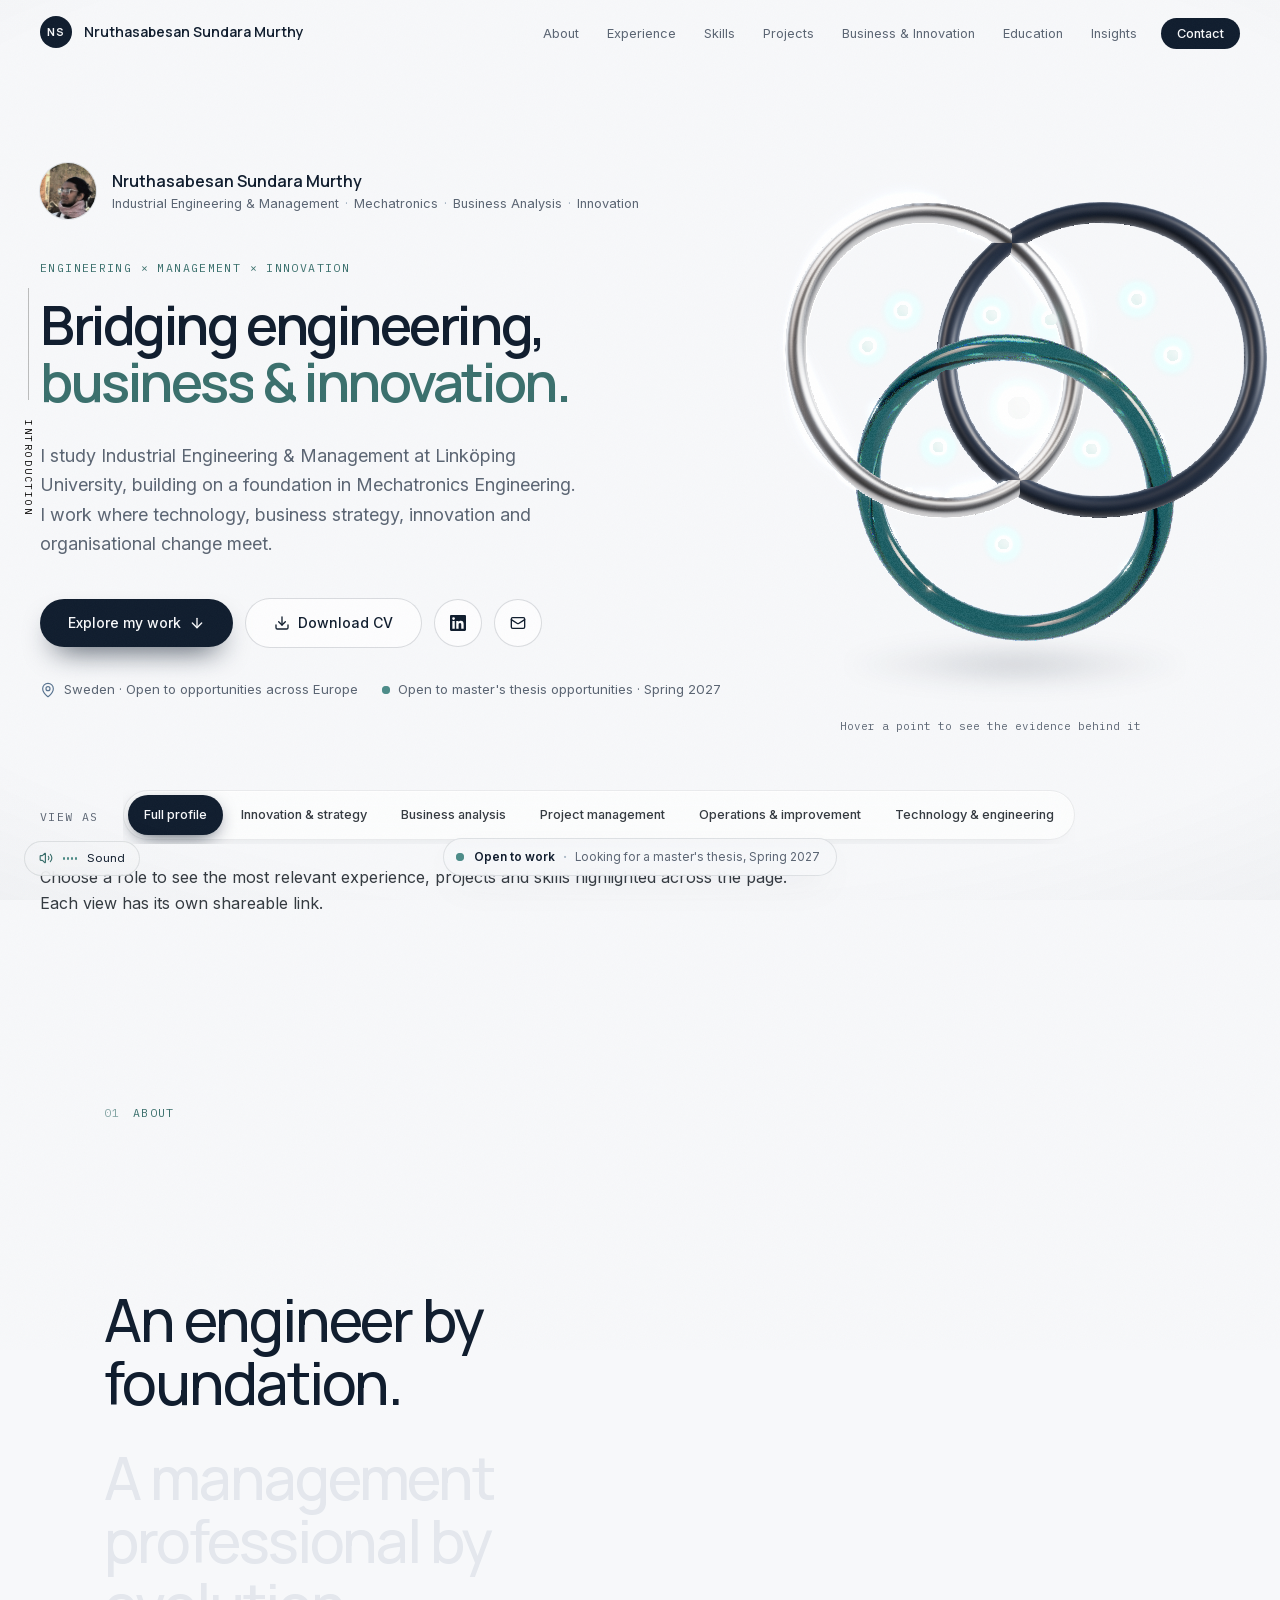
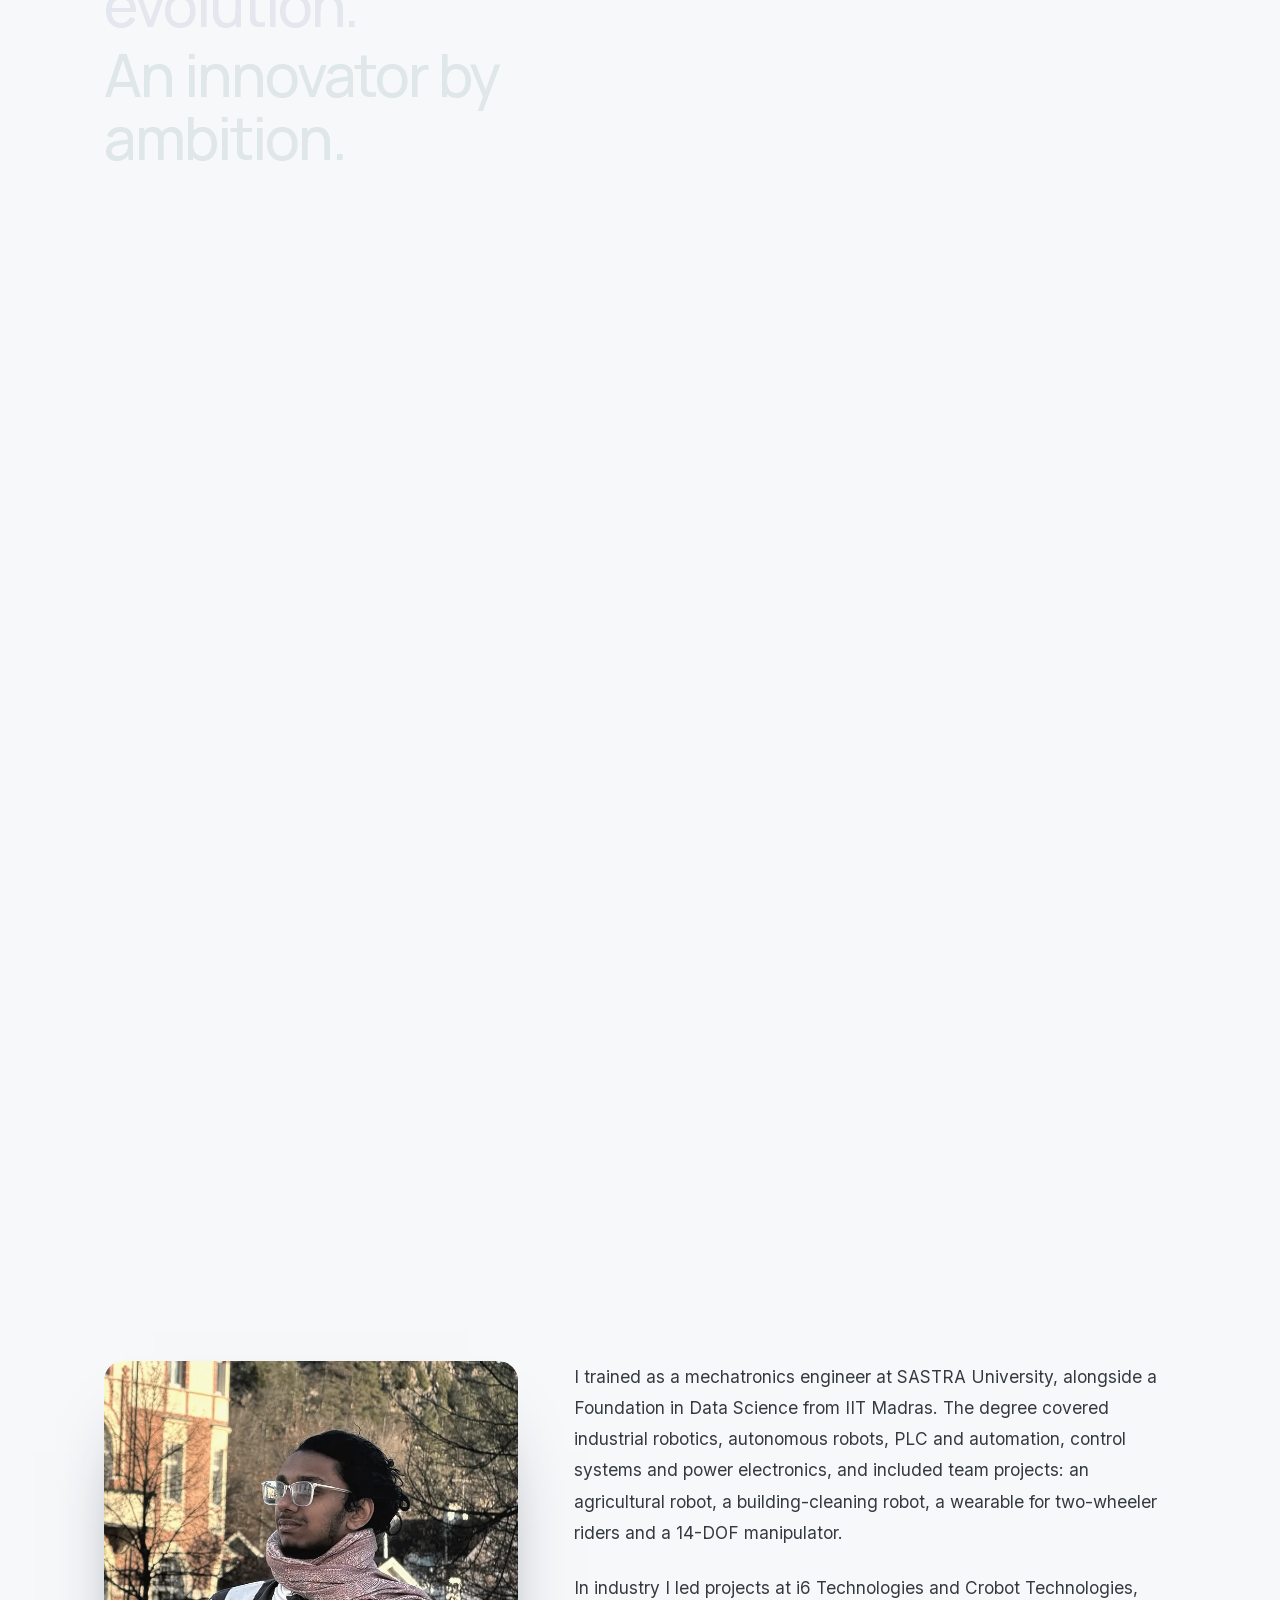
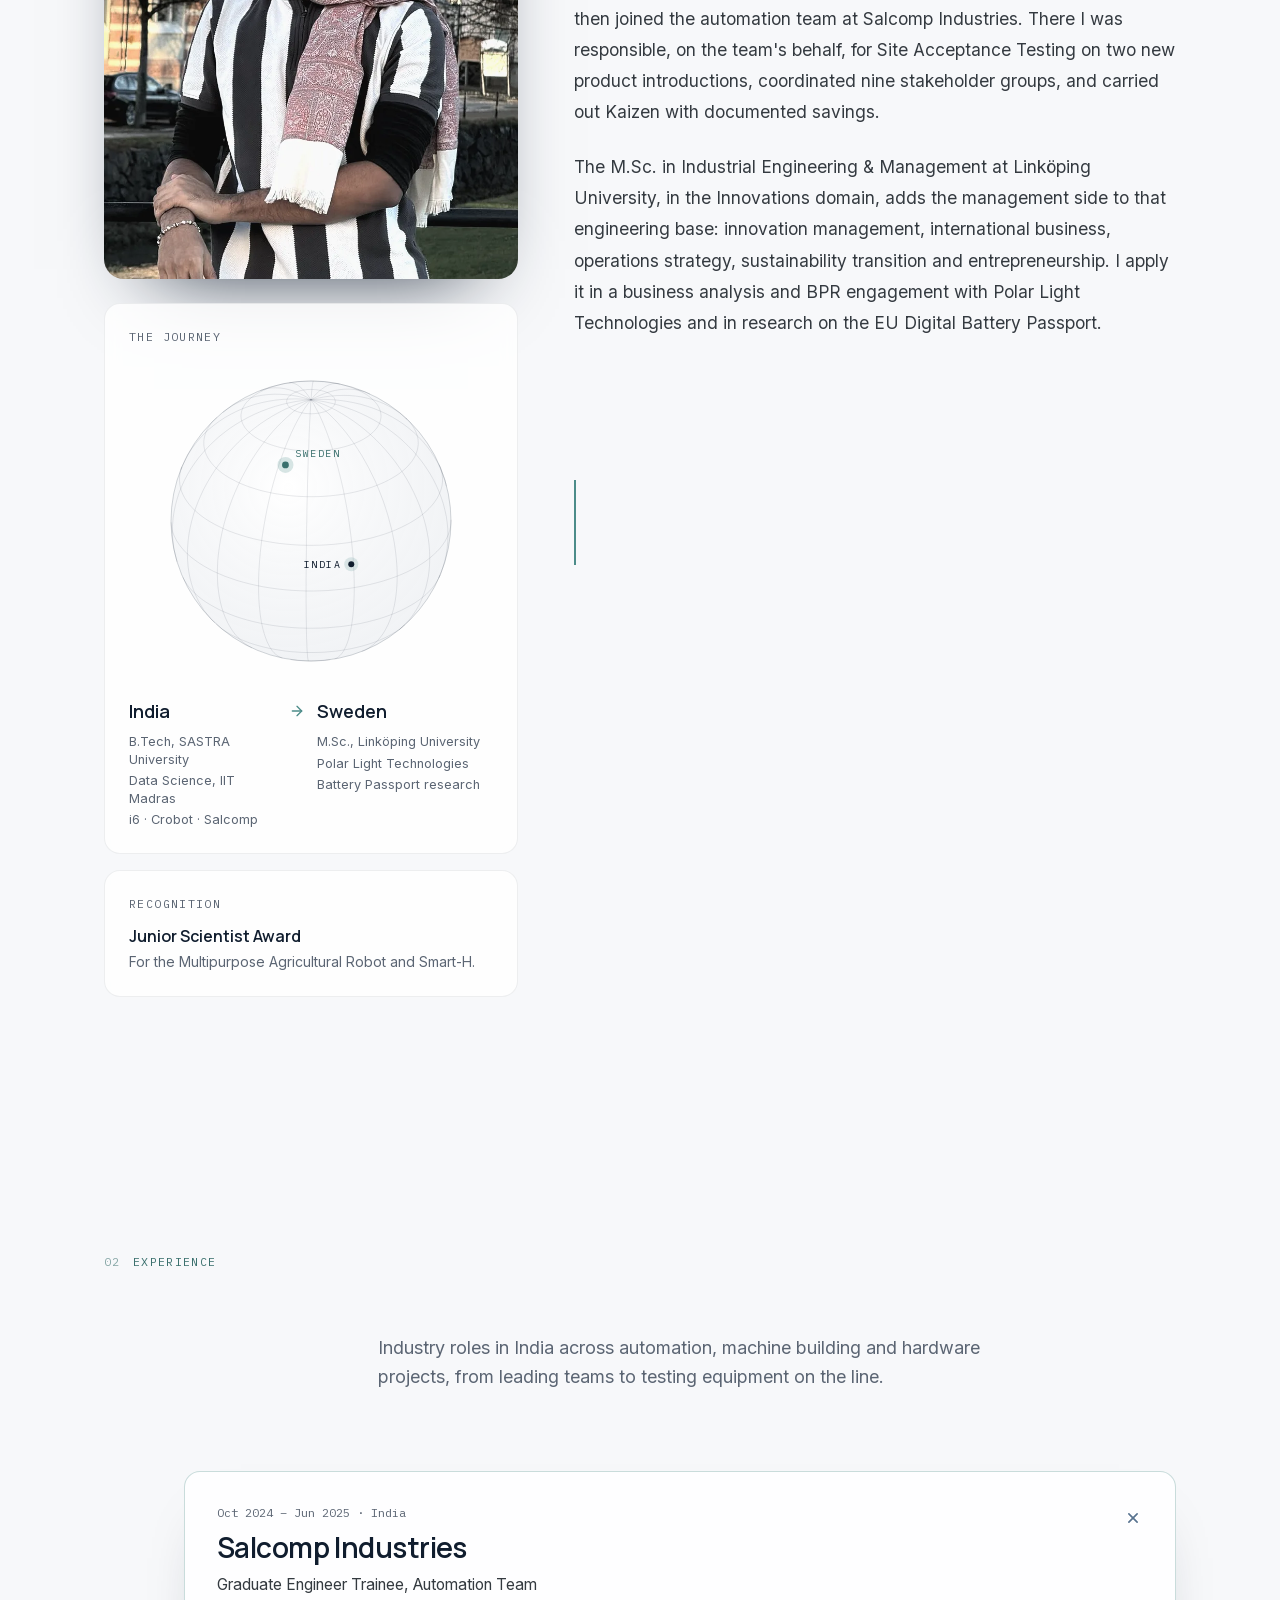
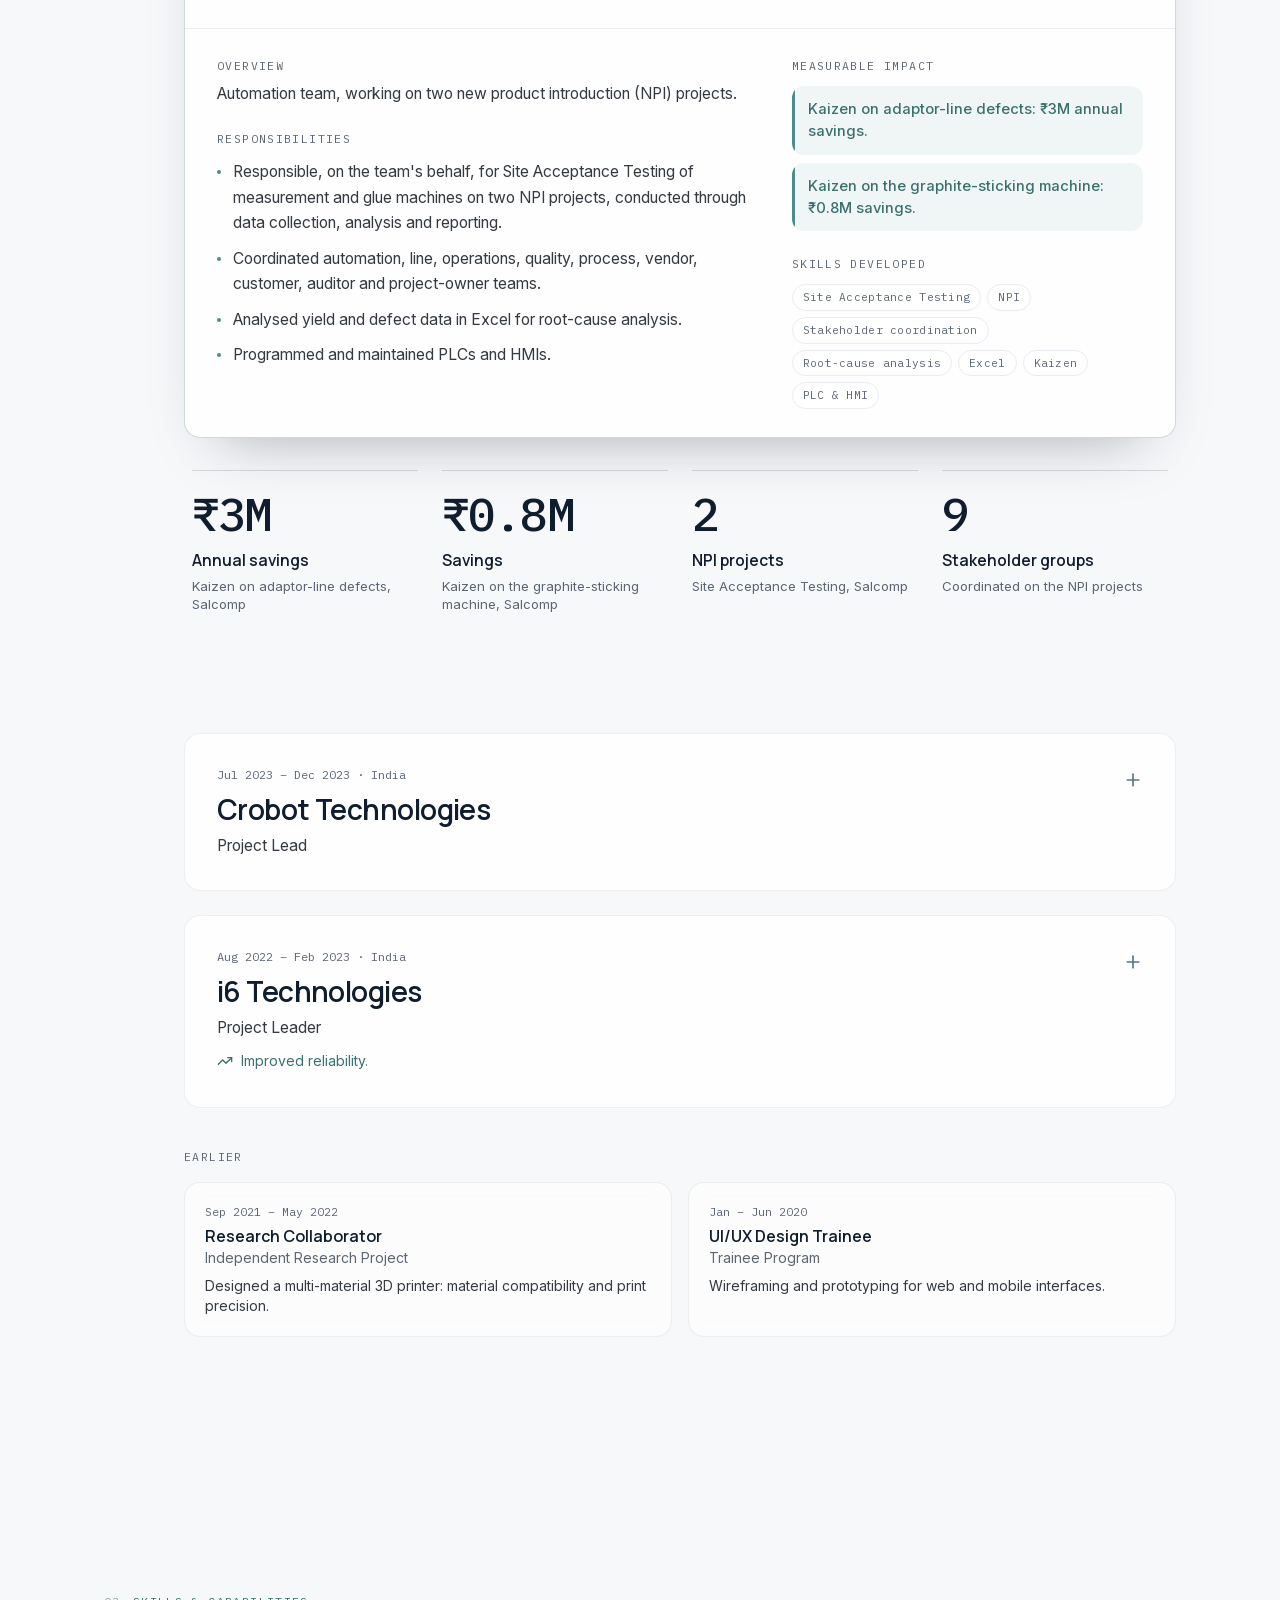
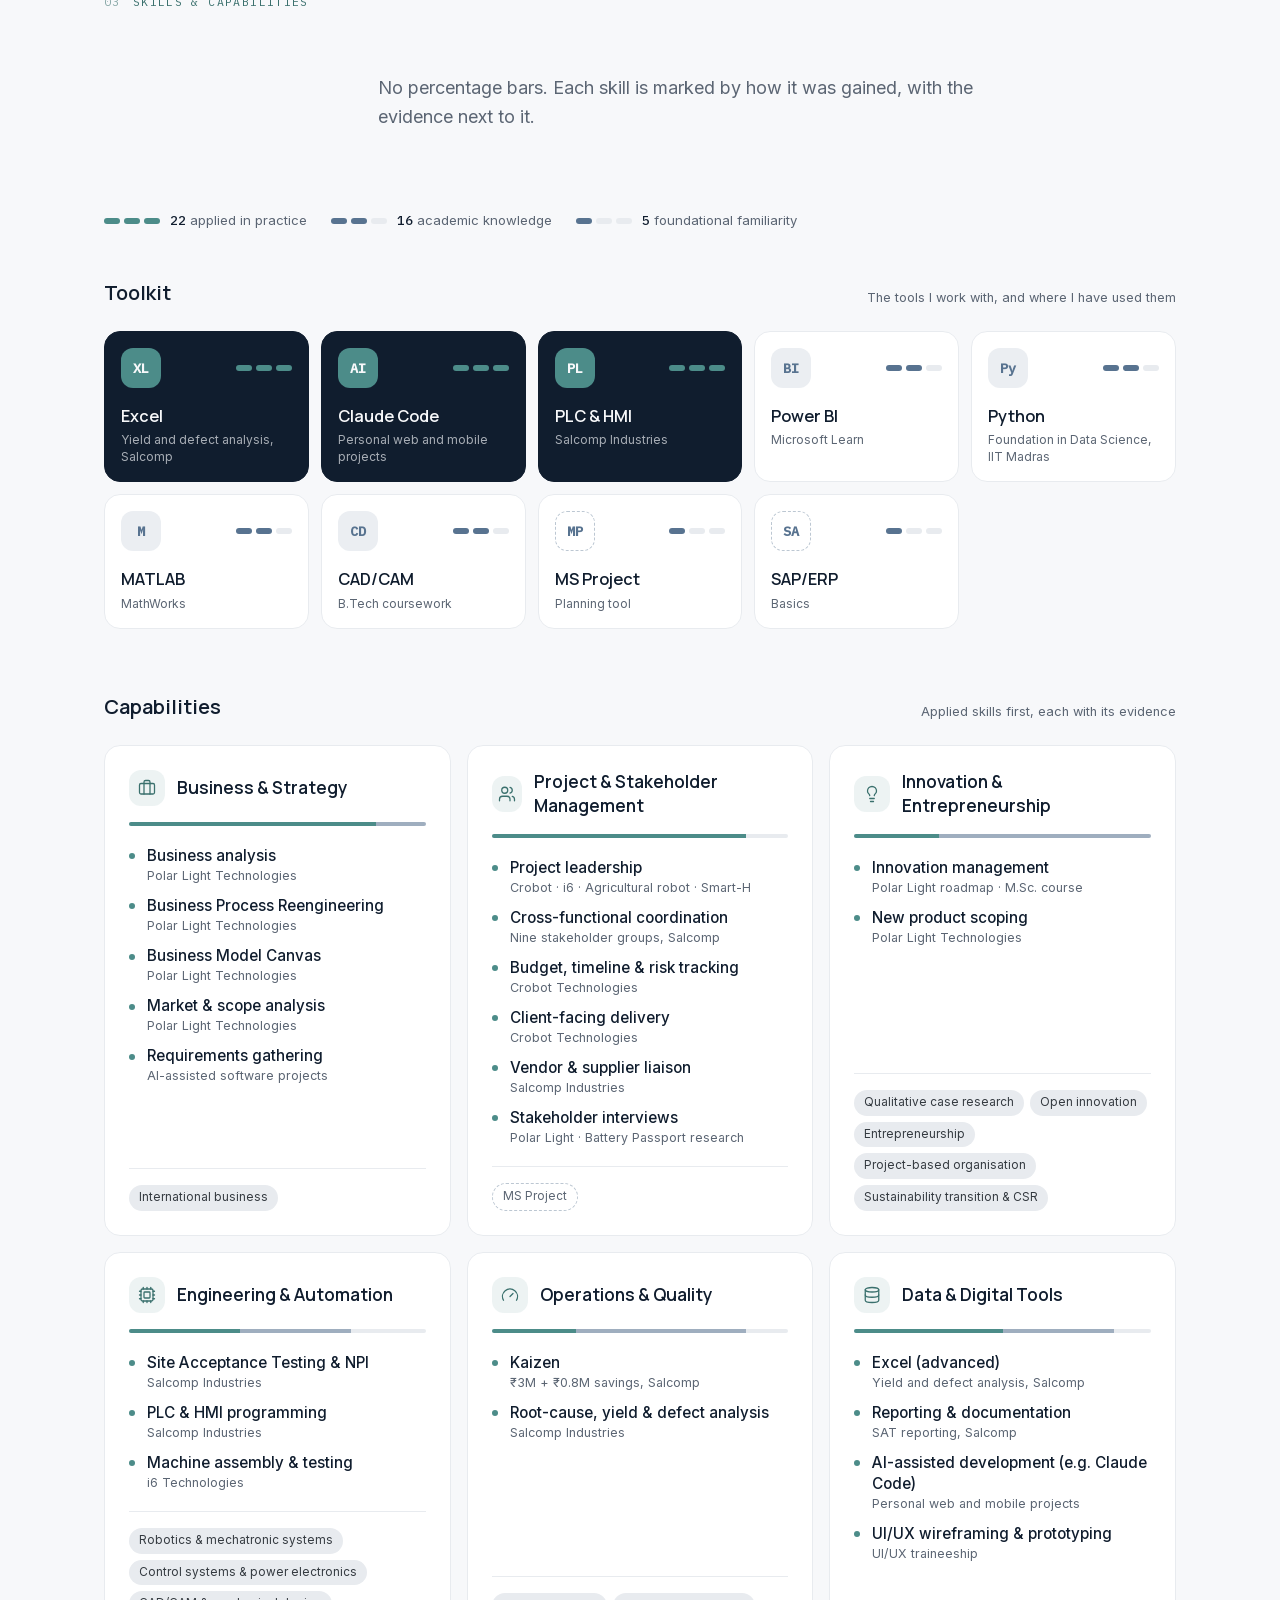
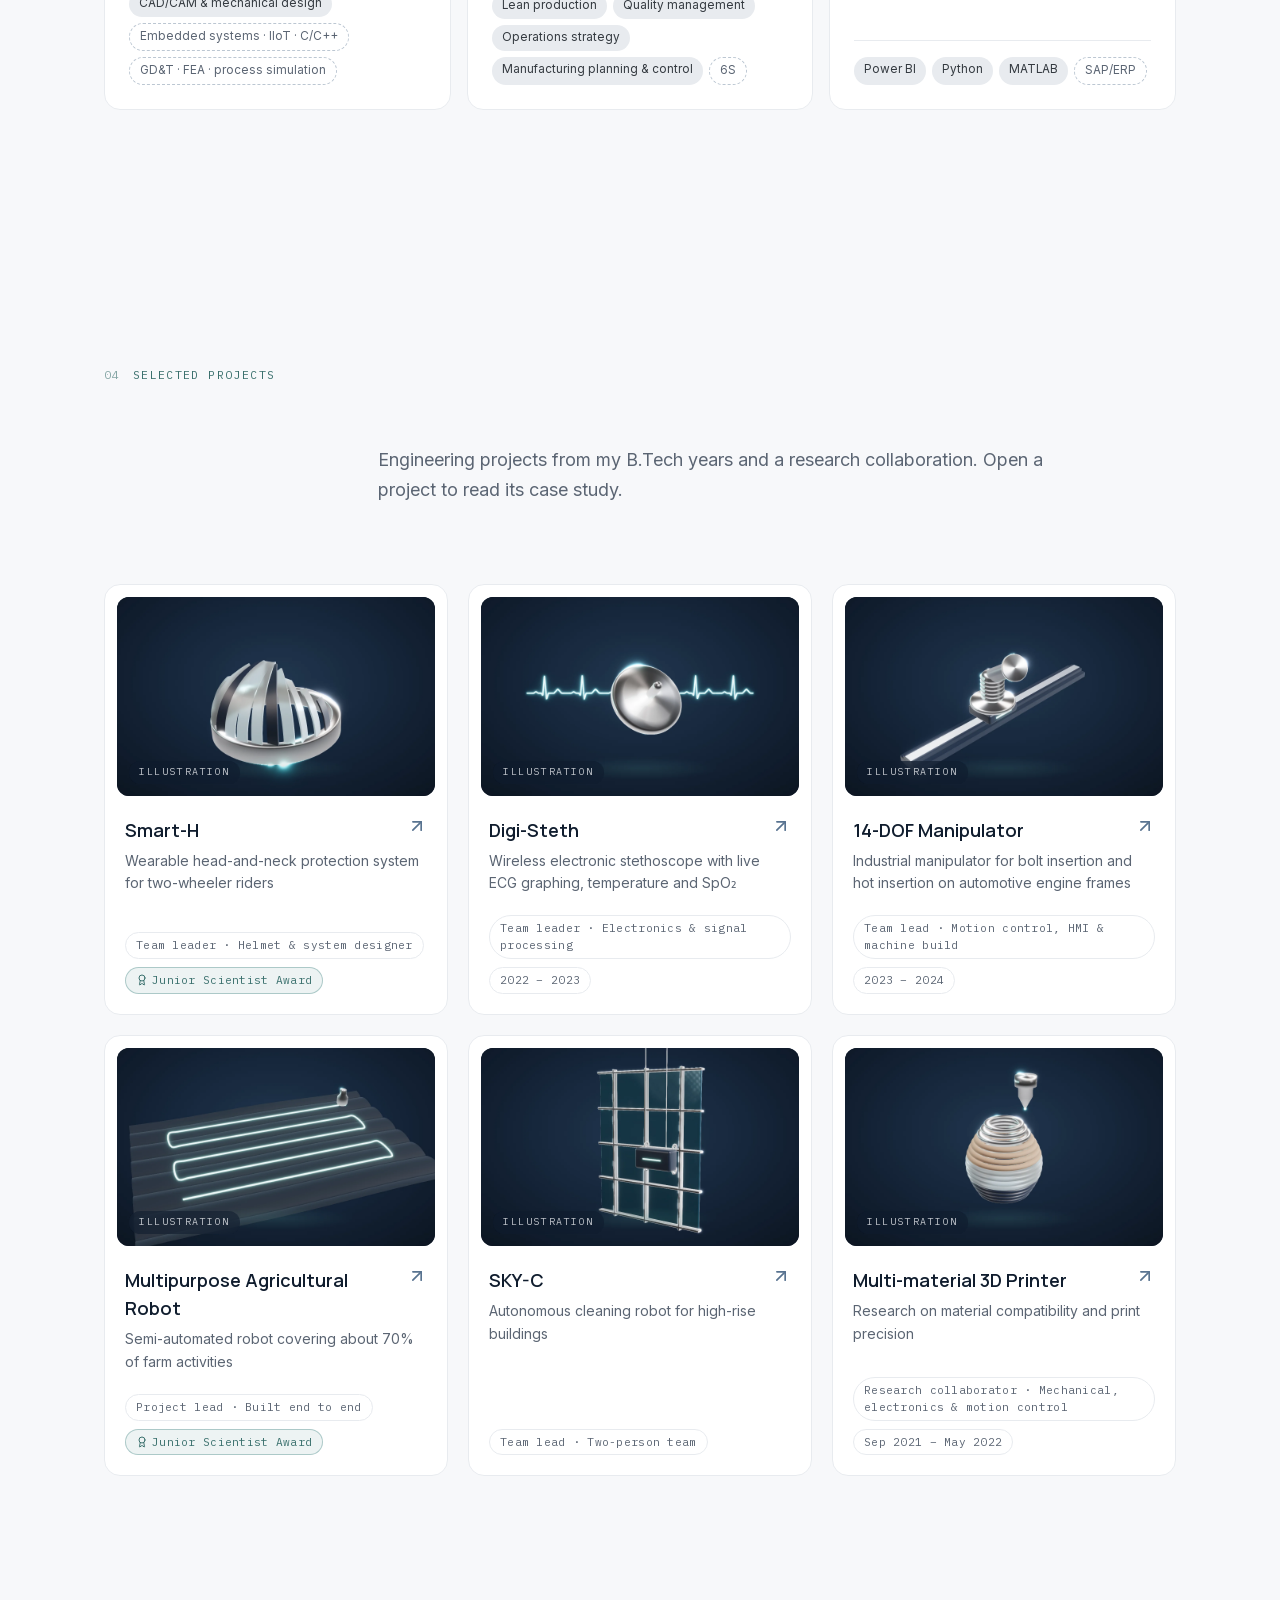
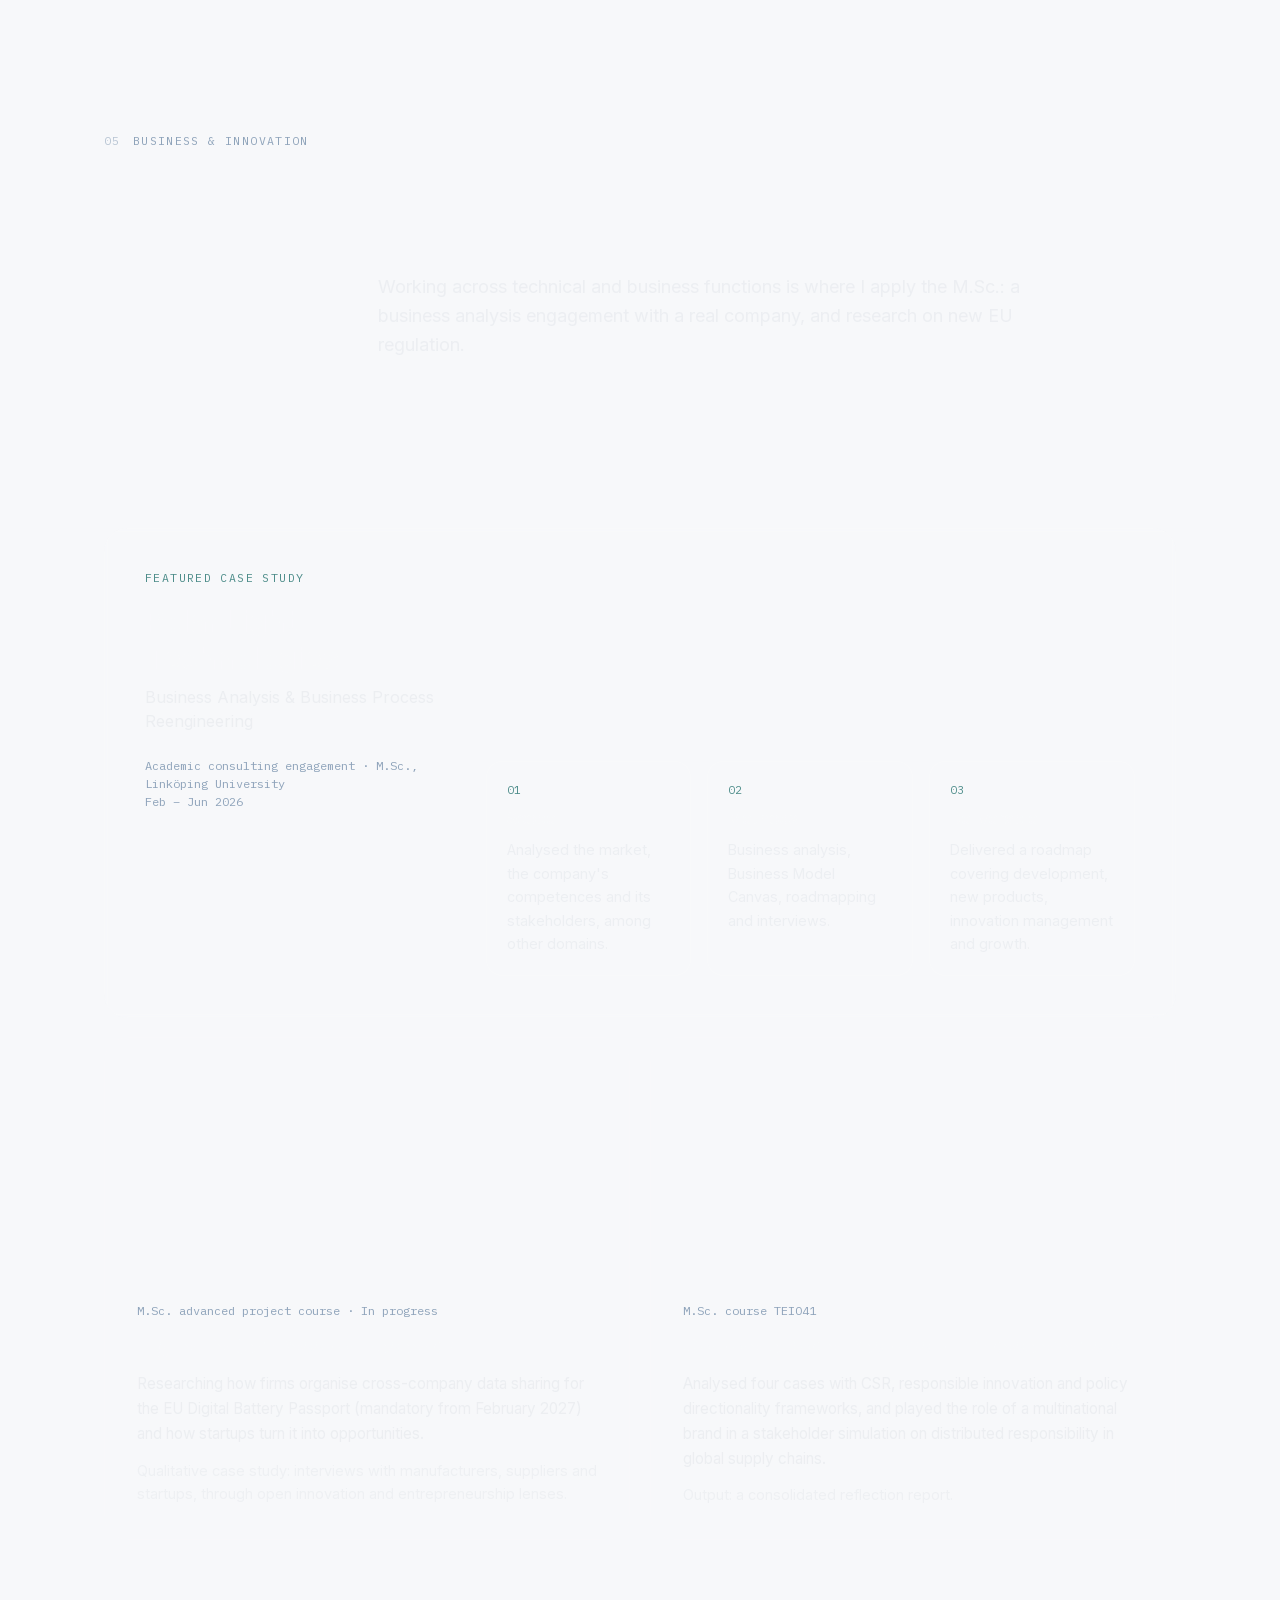
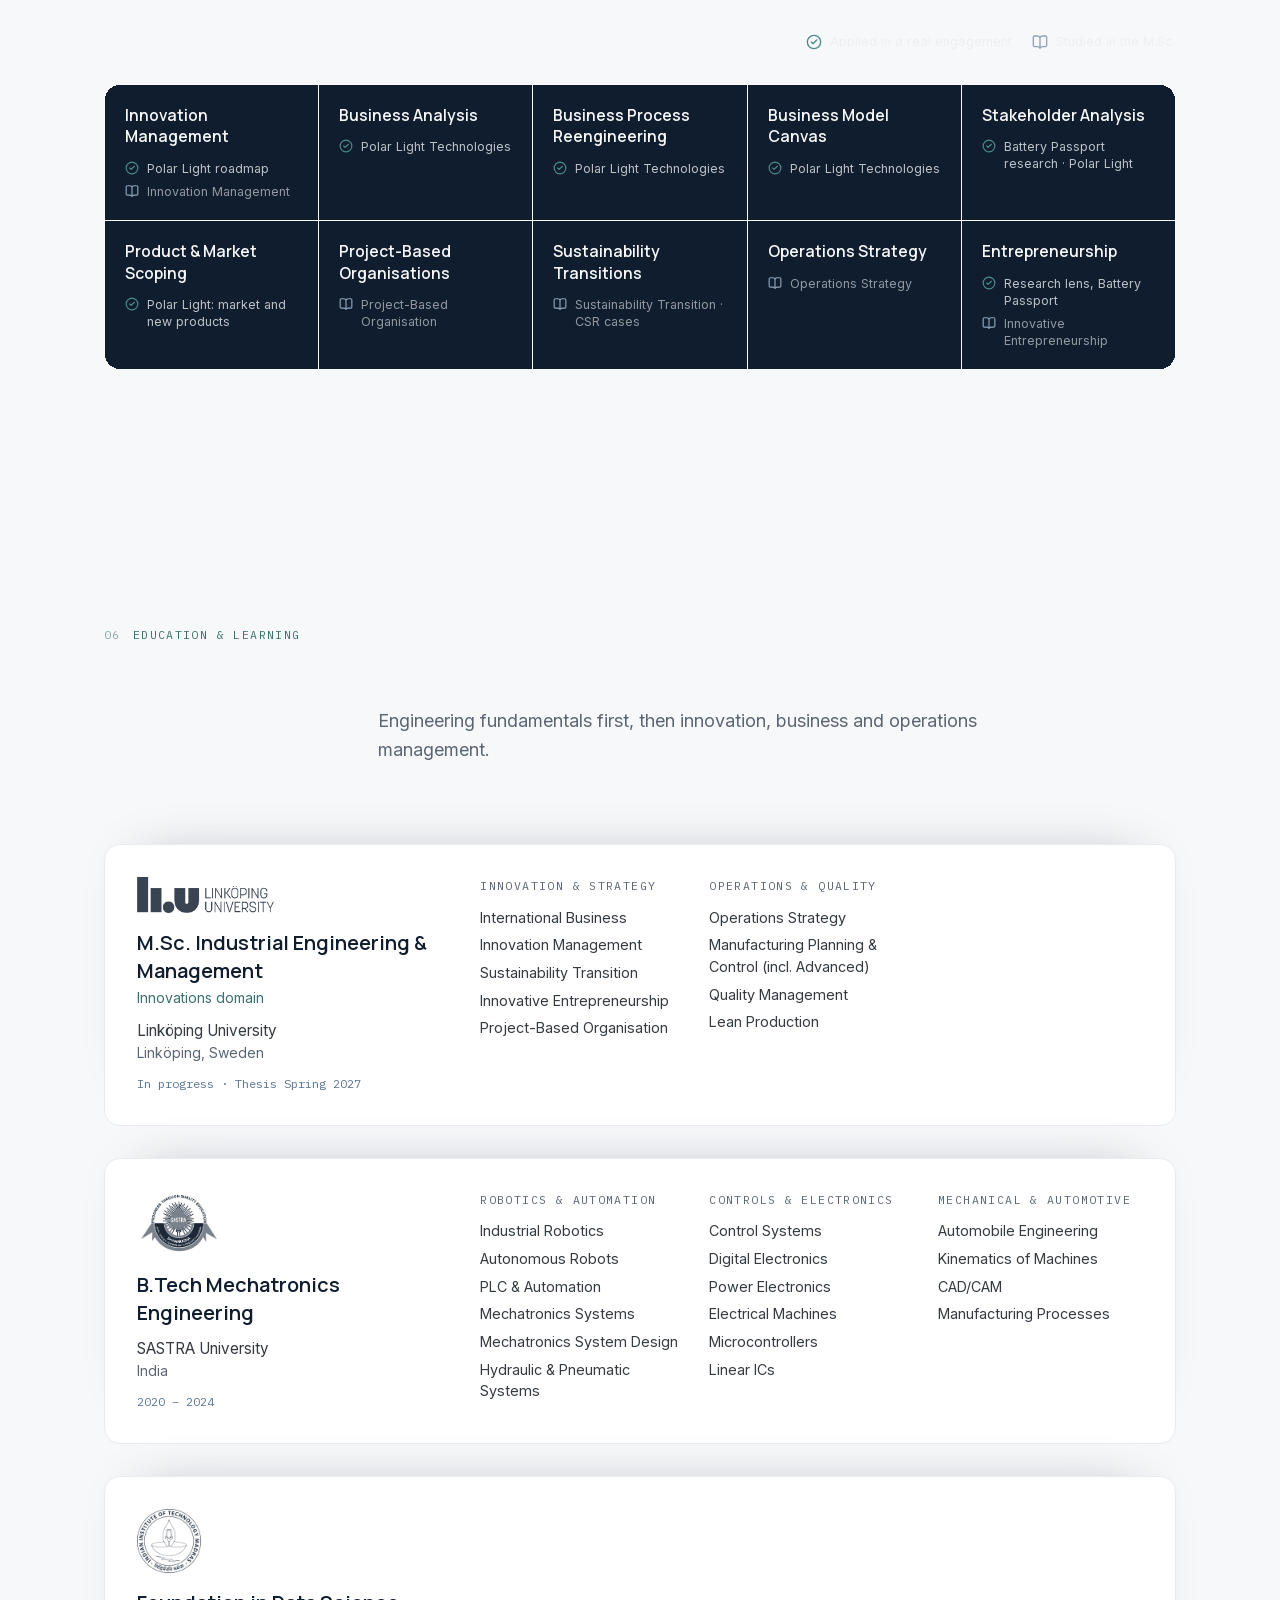
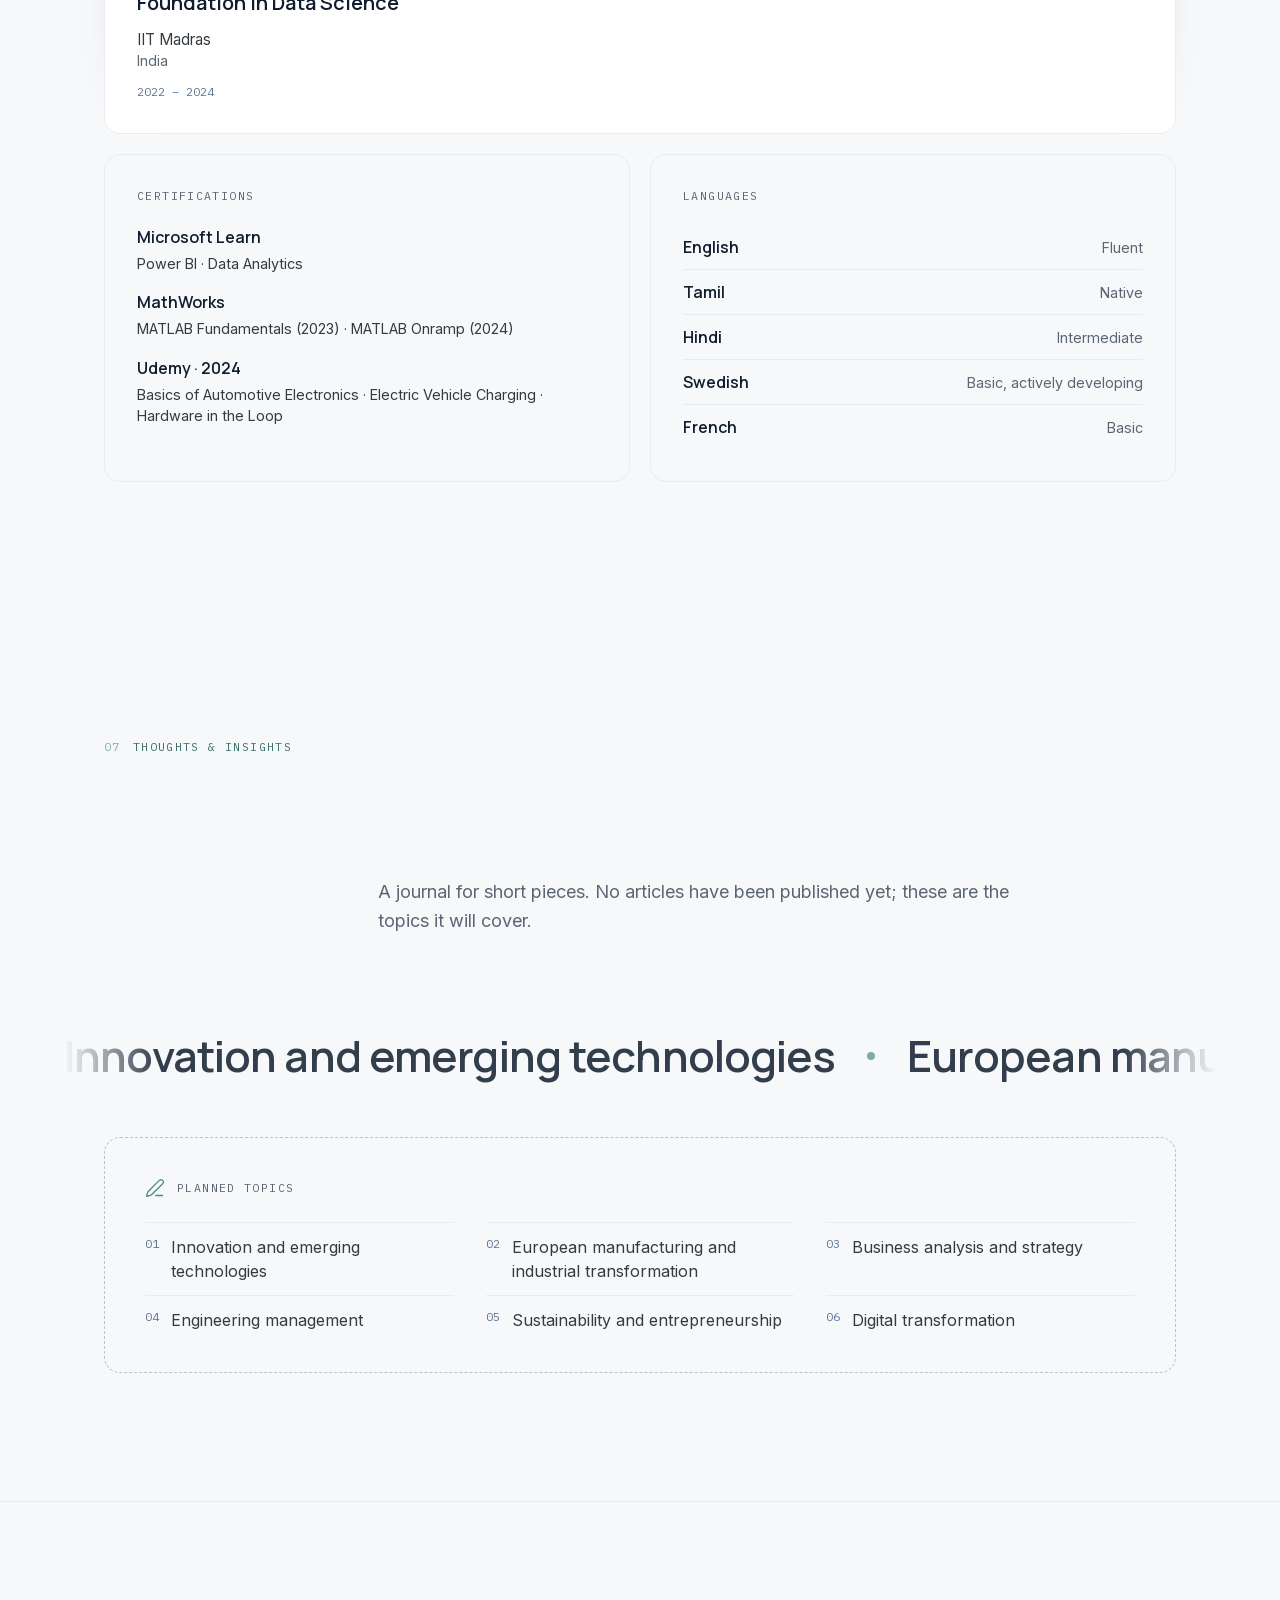
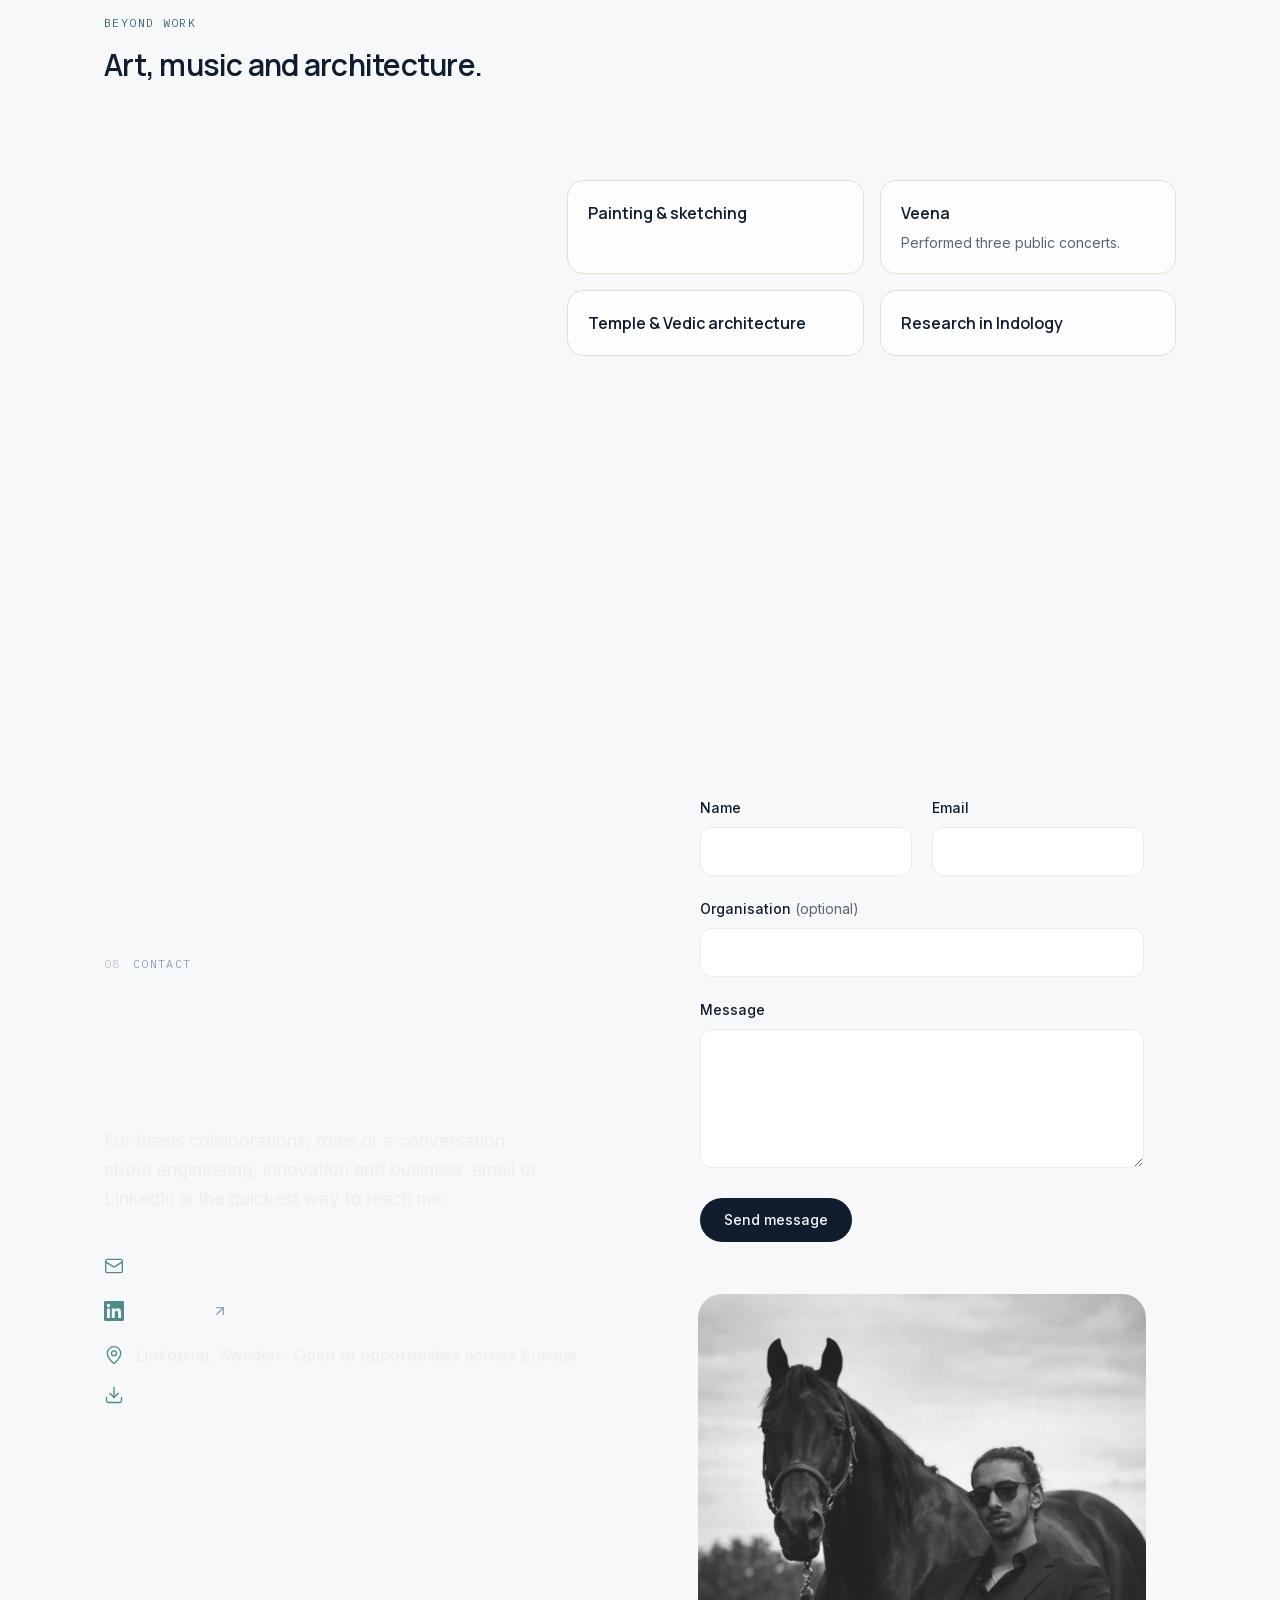
==== index.html @ ad2e7c62 "Publish portfolio website Co-Authored-By: Claude Opus 5.5 <noreply@anthropic.com>" ====
<!DOCTYPE html><html lang="en" class="hJlnFq_variable _0bjUvq_variable dgpupW_variable"><head><meta charSet="utf-8"/><meta name="viewport" content="width=device-width, initial-scale=1"/><link rel="preload" href="/_next/static/media/07c7676b89ed2778-s.p.2bn3s6zvc0dyp.woff2" as="font" crossorigin="" type="font/woff2"/><link rel="preload" href="/_next/static/media/82450a180bcad83c-s.p.0p-wng2nn8o-p.woff2" as="font" crossorigin="" type="font/woff2"/><link rel="preload" href="/_next/static/media/916cd8a3bde3edf8-s.p.0oace-s_gkfks.woff2" as="font" crossorigin="" type="font/woff2"/><link rel="preload" href="/_next/static/media/d6c1ff7e86974212-s.p.40sczeszzbjw1.woff2" as="font" crossorigin="" type="font/woff2"/><link rel="preload" href="/images/portrait-lg.webp" as="image" fetchPriority="high"/><link rel="preload" as="image" href="/images/portrait.webp"/><link rel="preload" as="image" href="/images/logos/liu.png"/><link rel="preload" as="image" href="/images/logos/sastra.png"/><link rel="preload" as="image" href="/images/logos/iitm.png"/><link rel="stylesheet" href="/_next/static/chunks/1fyu6119il3ct.css" data-precedence="next"/><link rel="preload" as="script" fetchPriority="low" href="/_next/static/chunks/13yfvoe-sf31p.js"/><script src="/_next/static/chunks/2wkd0l_l56zu4.js" async=""></script><script src="/_next/static/chunks/3kznbi606ycjy.js" async=""></script><script src="/_next/static/chunks/turbopack-2u1d16houkiyo.js" async=""></script><script src="/_next/static/chunks/1ua2kfq9s-me6.js" async=""></script><script src="/_next/static/chunks/0h8r1y0p_lgin.js" async=""></script><script src="/_next/static/chunks/3tyou1ltu_a_7.js" async=""></script><meta name="theme-color" content="#101D2E"/><title>Nruthasabesan Sundara Murthy · Engineering, Business &amp; Innovation</title><meta name="description" content="Industrial Engineering &amp; Management (Linköping University) with a foundation in Mechatronics Engineering. Business analysis, innovation, project management and engineering experience. Based in Sweden, open to opportunities across Europe."/><meta name="author" content="Nruthasabesan Sundara Murthy"/><meta name="robots" content="index, follow"/><link rel="canonical" href="https://nruthasabesan.site"/><meta property="og:title" content="Nruthasabesan Sundara Murthy · Engineering, Business &amp; Innovation"/><meta property="og:description" content="Industrial Engineering &amp; Management (Linköping University) with a foundation in Mechatronics Engineering. Business analysis, innovation, project management and engineering experience. Based in Sweden, open to opportunities across Europe."/><meta property="og:url" content="https://nruthasabesan.site"/><meta property="og:site_name" content="Nruthasabesan Sundara Murthy"/><meta property="og:locale" content="en_GB"/><meta property="og:type" content="profile"/><meta name="twitter:card" content="summary"/><meta name="twitter:title" content="Nruthasabesan Sundara Murthy"/><meta name="twitter:description" content="Industrial Engineering &amp; Management (Linköping University) with a foundation in Mechatronics Engineering. Business analysis, innovation, project management and engineering experience. Based in Sweden, open to opportunities across Europe."/><link rel="icon" href="/favicon.ico?favicon.117ezoe8m31dk.ico" sizes="48x48" type="image/x-icon"/><meta name="next-size-adjust" content=""/><script src="/_next/static/chunks/0cz1d0mv5g_q7.js" noModule=""></script></head><body><div hidden=""><!--$--><!--/$--></div><noscript><style>.preloader{display:none!important}</style></noscript><script type="application/ld+json">{"@context":"https://schema.org","@type":"Person","name":"Nruthasabesan Sundara Murthy","url":"https://nruthasabesan.site","email":"mailto:sabesannat359c@gmail.com","sameAs":["https://www.linkedin.com/in/nruthasabesan-sundara-murthy-09a334269/"],"address":{"@type":"PostalAddress","addressLocality":"Linköping","addressCountry":"SE"},"alumniOf":["Linköping University","SASTRA University","IIT Madras"]}</script><div class="preloader fixed inset-0 z-[100] bg-paper" aria-hidden="false"><p class="sr-only" role="status">Loading</p><div class="pl-meta absolute inset-x-0 bottom-8 flex items-center justify-center gap-3 font-mono text-[0.68rem] uppercase tracking-[0.22em] text-slate"><span class="tabular-nums">000</span><span class="h-px w-8 bg-slate/40"></span><span>Nruthasabesan Sundara Murthy</span></div></div><div aria-hidden="true" class="preloader pointer-events-none fixed left-0 top-0 z-[100] overflow-hidden" style="visibility:hidden"><p class="font-display text-[clamp(1.6rem,3.9vw,4rem)] font-semibold leading-[1.05] tracking-[-0.035em] text-navy md:whitespace-nowrap">Nruthasabesan Sundara Murthy</p></div><div aria-hidden="true" class="preloader intro-disc fixed z-[101]" style="left:50%;top:46%;width:min(15rem, 52vw);height:min(15rem, 52vw);transform:translate(-50%, -50%)"><div class="h-full w-full overflow-hidden rounded-full shadow-[0_30px_70px_-30px_#101d2e66]"><img src="/images/portrait-lg.webp" alt="" class="h-full w-full object-cover" style="filter:blur(18px) saturate(0.5);transform:scale(1.06)"/></div><svg class="pl-ring pointer-events-none absolute -inset-4 h-[calc(100%+2rem)] w-[calc(100%+2rem)] -rotate-90" viewBox="0 0 100 100"><circle cx="50" cy="50" r="49" fill="none" stroke="#647f9c33" stroke-width="0.5"></circle><circle cx="50" cy="50" r="49" fill="none" stroke="#4c8c89" stroke-width="0.8" stroke-linecap="round" stroke-dasharray="307.8760800517997" stroke-dashoffset="307.8760800517997"></circle></svg></div><header class="fixed inset-x-0 top-0 z-50 transition-[transform,background-color,border-color] duration-500 ease-[cubic-bezier(.22,1,.36,1)]  border-b border-transparent"><a href="#main" class="sr-only focus:not-sr-only focus:absolute focus:left-4 focus:top-4 focus:rounded focus:bg-navy focus:px-3 focus:py-2 focus:text-paper">Skip to content</a><nav aria-label="Main" class="relative z-10 mx-auto flex h-16 max-w-7xl items-center justify-between px-6 md:px-10"><a href="#top" class="group flex items-center gap-3"><span aria-hidden="true" class="grid h-8 w-8 place-items-center rounded-full font-display text-[0.7rem] font-bold tracking-wider transition-[transform,background-color,color] duration-500 group-hover:scale-105 bg-navy text-paper">NS</span><span class="hidden font-display text-sm font-semibold transition-colors duration-500 sm:inline text-navy">Nruthasabesan Sundara Murthy</span><span class="sr-only sm:hidden">Nruthasabesan Sundara Murthy</span><span class="sr-only">, back to top</span></a><ul class="hidden items-center gap-1 lg:flex"><li><a href="#about" class="relative rounded-full px-3 py-1.5 text-[0.8rem] transition-colors text-muted hover:text-navy">About</a></li><li><a href="#experience" class="relative rounded-full px-3 py-1.5 text-[0.8rem] transition-colors text-muted hover:text-navy">Experience</a></li><li><a href="#skills" class="relative rounded-full px-3 py-1.5 text-[0.8rem] transition-colors text-muted hover:text-navy">Skills</a></li><li><a href="#projects" class="relative rounded-full px-3 py-1.5 text-[0.8rem] transition-colors text-muted hover:text-navy">Projects</a></li><li><a href="#business" class="relative rounded-full px-3 py-1.5 text-[0.8rem] transition-colors text-muted hover:text-navy">Business &amp; Innovation</a></li><li><a href="#education" class="relative rounded-full px-3 py-1.5 text-[0.8rem] transition-colors text-muted hover:text-navy">Education</a></li><li><a href="#insights" class="relative rounded-full px-3 py-1.5 text-[0.8rem] transition-colors text-muted hover:text-navy">Insights</a></li><li><a href="#contact" class="ml-2 rounded-full bg-navy px-4 py-2 text-[0.8rem] font-medium text-paper transition-colors hover:bg-navy-2">Contact</a></li></ul><button class="grid h-10 w-10 place-items-center rounded-full transition-colors lg:hidden text-navy" aria-expanded="false" aria-controls="mobile-menu" aria-label="Open menu"><svg xmlns="http://www.w3.org/2000/svg" width="24" height="24" viewBox="0 0 24 24" fill="none" stroke="currentColor" stroke-width="2" stroke-linecap="round" stroke-linejoin="round" class="lucide lucide-menu h-5 w-5" aria-hidden="true"><path d="M4 5h16"></path><path d="M4 12h16"></path><path d="M4 19h16"></path></svg></button></nav></header><main id="main" class="relative z-10"><section id="top" aria-label="Introduction" class="relative"><div aria-hidden="true" class="pointer-events-none absolute inset-x-0 bottom-0 h-24"></div><div class="relative mx-auto max-w-7xl px-6 pb-14 pt-28 md:px-10 md:pt-32"><div class="grid items-center gap-y-6 lg:grid-cols-12"><div class="relative z-10 lg:col-span-7"><div class="flex items-center gap-4"><div data-intro-avatar="true" class="relative z-10 h-14 w-14 shrink-0" style="opacity:0"><img alt="Portrait of Nruthasabesan Sundara Murthy" width="56" height="56" decoding="async" data-nimg="1" class="h-14 w-14 rounded-full object-cover ring-1 ring-navy/10" style="color:transparent" src="/images/portrait.webp"/></div><div><div><p data-intro-name="true" class="font-display text-base font-semibold text-navy" style="opacity:0">Nruthasabesan Sundara Murthy</p><div style="opacity:0"><p class="mt-0.5 flex flex-wrap gap-x-1.5 text-[0.8rem] leading-snug text-muted"><span class="whitespace-nowrap">Industrial Engineering &amp; Management<span class="ml-1.5 text-slate/60">·</span></span><span class="whitespace-nowrap">Mechatronics<span class="ml-1.5 text-slate/60">·</span></span><span class="whitespace-nowrap">Business Analysis<span class="ml-1.5 text-slate/60">·</span></span><span class="whitespace-nowrap">Innovation</span></p></div></div></div></div><p class="label mt-10 text-teal-deep" style="opacity:0;transform:translateY(18px)">Engineering × Management × Innovation</p><h1 class="hero-title mt-5 font-display font-semibold text-navy"><span class="block ">Bridging engineering,</span><span class="block text-teal-deep">business &amp; innovation.</span></h1><p class="mt-8 max-w-[34rem] text-[1.12rem] leading-relaxed text-muted" style="opacity:0;transform:translateY(18px)">I study Industrial Engineering &amp; Management at Linköping University, building on a foundation in Mechatronics Engineering. I work where technology, business strategy, innovation and organisational change meet.</p><div class="mt-10 flex flex-wrap items-center gap-3" style="opacity:0;transform:translateY(18px)"><span class="inline-block will-change-transform "><a href="#experience" class="group inline-flex items-center gap-2 rounded-full bg-navy px-7 py-3.5 text-sm font-medium text-paper shadow-[0_14px_30px_-14px_#101d2e] transition hover:bg-navy-2">Explore my work<svg xmlns="http://www.w3.org/2000/svg" width="24" height="24" viewBox="0 0 24 24" fill="none" stroke="currentColor" stroke-width="2" stroke-linecap="round" stroke-linejoin="round" class="lucide lucide-arrow-down h-4 w-4 transition-transform group-hover:translate-y-0.5" aria-hidden="true"><path d="M12 5v14"></path><path d="m19 12-7 7-7-7"></path></svg></a></span><span class="inline-block will-change-transform "><a href="/cv/Nruthasabesan-Sundara-Murthy-CV.pdf" download="" class="inline-flex items-center gap-2 rounded-full border border-navy/15 bg-white/70 px-7 py-3.5 text-sm font-medium text-navy backdrop-blur transition hover:border-navy/40"><svg xmlns="http://www.w3.org/2000/svg" width="24" height="24" viewBox="0 0 24 24" fill="none" stroke="currentColor" stroke-width="2" stroke-linecap="round" stroke-linejoin="round" class="lucide lucide-download h-4 w-4" aria-hidden="true"><path d="M12 15V3"></path><path d="M21 15v4a2 2 0 0 1-2 2H5a2 2 0 0 1-2-2v-4"></path><path d="m7 10 5 5 5-5"></path></svg>Download CV</a></span><span class="inline-block will-change-transform "><a href="https://www.linkedin.com/in/nruthasabesan-sundara-murthy-09a334269/" target="_blank" rel="noopener noreferrer" aria-label="LinkedIn profile (opens in a new tab)" class="grid h-12 w-12 place-items-center rounded-full border border-navy/15 bg-white/70 text-navy backdrop-blur transition hover:border-navy/40"><svg viewBox="0 0 24 24" fill="currentColor" class="h-4 w-4" aria-hidden="true"><path d="M20.45 20.45h-3.56v-5.57c0-1.33-.02-3.04-1.85-3.04-1.86 0-2.14 1.45-2.14 2.94v5.67H9.35V9h3.41v1.56h.05c.48-.9 1.64-1.85 3.37-1.85 3.6 0 4.27 2.37 4.27 5.46v6.28zM5.34 7.43a2.06 2.06 0 1 1 0-4.13 2.06 2.06 0 0 1 0 4.13zM7.12 20.45H3.56V9h3.56v11.45zM22.22 0H1.77C.79 0 0 .77 0 1.73v20.54C0 23.23.79 24 1.77 24h20.45c.98 0 1.78-.77 1.78-1.73V1.73C24 .77 23.2 0 22.22 0z"></path></svg></a></span><span class="inline-block will-change-transform "><a href="mailto:sabesannat359c@gmail.com" aria-label="Email sabesannat359c@gmail.com" class="grid h-12 w-12 place-items-center rounded-full border border-navy/15 bg-white/70 text-navy backdrop-blur transition hover:border-navy/40"><svg xmlns="http://www.w3.org/2000/svg" width="24" height="24" viewBox="0 0 24 24" fill="none" stroke="currentColor" stroke-width="2" stroke-linecap="round" stroke-linejoin="round" class="lucide lucide-mail h-4 w-4" aria-hidden="true"><path d="m22 7-8.991 5.727a2 2 0 0 1-2.009 0L2 7"></path><rect x="2" y="4" width="20" height="16" rx="2"></rect></svg></a></span></div><div class="mt-8 flex flex-wrap items-center gap-x-6 gap-y-3 text-[0.82rem] text-muted" style="opacity:0;transform:translateY(18px)"><span class="inline-flex items-center gap-2"><svg xmlns="http://www.w3.org/2000/svg" width="24" height="24" viewBox="0 0 24 24" fill="none" stroke="currentColor" stroke-width="1.75" stroke-linecap="round" stroke-linejoin="round" class="lucide lucide-map-pin h-4 w-4 text-slate" aria-hidden="true"><path d="M20 10c0 4.993-5.539 10.193-7.399 11.799a1 1 0 0 1-1.202 0C9.539 20.193 4 14.993 4 10a8 8 0 0 1 16 0"></path><circle cx="12" cy="10" r="3"></circle></svg>Sweden · <!-- -->Open to opportunities across Europe</span><span class="inline-flex items-center gap-2"><span class="relative flex h-2 w-2"><span class="absolute inline-flex h-full w-full animate-ping rounded-full bg-teal opacity-60 motion-reduce:hidden"></span><span class="relative inline-flex h-2 w-2 rounded-full bg-teal"></span></span>Open to master&#x27;s thesis opportunities · Spring 2027</span></div></div><div class="relative lg:col-span-5"><div class="hero-anchor relative mx-auto aspect-square w-full max-w-[34rem] lg:-mr-6 lg:w-[110%] lg:max-w-none"><div aria-hidden="true" class="hero-floor"></div></div></div></div><div class="mt-14" style="opacity:0;transform:translateY(18px)"><div class="flex flex-col gap-4 lg:flex-row lg:items-center lg:gap-6"><p class="label shrink-0 text-muted">View as</p><div class="-mx-6 overflow-x-auto px-6 pb-1 [scrollbar-width:none] lg:mx-0 lg:px-0"><div role="radiogroup" aria-label="Tailor this page to a role" class="segmented"><button role="radio" aria-checked="true" tabindex="0" class="relative z-0 whitespace-nowrap rounded-full px-4 py-2.5 text-[0.8rem] font-medium transition-colors duration-300 text-paper"><span class="absolute inset-0 -z-10 rounded-full bg-navy shadow-[0_6px_20px_-8px_#101d2e]"></span>Full profile</button><button role="radio" aria-checked="false" tabindex="-1" class="relative z-0 whitespace-nowrap rounded-full px-4 py-2.5 text-[0.8rem] font-medium transition-colors duration-300 text-graphite hover:text-navy">Innovation &amp; strategy</button><button role="radio" aria-checked="false" tabindex="-1" class="relative z-0 whitespace-nowrap rounded-full px-4 py-2.5 text-[0.8rem] font-medium transition-colors duration-300 text-graphite hover:text-navy">Business analysis</button><button role="radio" aria-checked="false" tabindex="-1" class="relative z-0 whitespace-nowrap rounded-full px-4 py-2.5 text-[0.8rem] font-medium transition-colors duration-300 text-graphite hover:text-navy">Project management</button><button role="radio" aria-checked="false" tabindex="-1" class="relative z-0 whitespace-nowrap rounded-full px-4 py-2.5 text-[0.8rem] font-medium transition-colors duration-300 text-graphite hover:text-navy">Operations &amp; improvement</button><button role="radio" aria-checked="false" tabindex="-1" class="relative z-0 whitespace-nowrap rounded-full px-4 py-2.5 text-[0.8rem] font-medium transition-colors duration-300 text-graphite hover:text-navy">Technology &amp; engineering</button></div></div></div><div class="mt-5 min-h-[3.5rem] max-w-3xl"><p class="text-[1rem] leading-relaxed text-graphite" aria-live="polite" style="opacity:0;filter:blur(4px);transform:translateY(8px)">Choose a role to see the most relevant experience, projects and skills highlighted across the page. Each view has its own shareable link.</p></div></div></div></section><section id="about" aria-labelledby="about-title" class=""><div class="mx-auto max-w-6xl px-6 py-24 md:px-10 md:py-32"><div class="" style="opacity:0;transform:translateY(18px)"><div class="grid gap-6 md:grid-cols-12"><p class="label md:col-span-3 text-teal-deep"><span class="mr-3 opacity-60">01</span>About</p><div class="md:col-span-9"><h2 class="section-title font-display font-semibold text-navy" id="about-title">Who I am.</h2></div></div></div><div class="mt-14 md:mt-20"><div class="relative grid items-center gap-8 py-4 md:min-h-[62svh] md:grid-cols-12"><p class="font-display font-medium md:col-span-7"><span class="stmt-line block text-[clamp(2.1rem,4.6vw,4.4rem)] leading-[1.08] tracking-[-0.035em] text-navy ">An engineer by foundation.</span><span class="stmt-line block text-[clamp(2.1rem,4.6vw,4.4rem)] leading-[1.08] tracking-[-0.035em] text-slate mt-3">A management professional by evolution.</span><span class="stmt-line block text-[clamp(2.1rem,4.6vw,4.4rem)] leading-[1.08] tracking-[-0.035em] text-teal-deep mt-3">An innovator by ambition.</span></p><div class="md:col-span-5"><div class="relative mx-auto aspect-square w-full max-w-[26rem]" aria-hidden="true"></div></div></div><div class="mt-16 grid gap-14 md:mt-20 md:grid-cols-12"><div class="md:col-span-5"><div class="" style="opacity:0;transform:translateY(18px)"><figure class="relative mb-6 aspect-[4/5] overflow-hidden rounded-[1.25rem] shadow-[0_40px_80px_-50px_#101d2e]"><img alt="Portrait of Nruthasabesan Sundara Murthy outdoors, in a striped top and a patterned scarf" loading="lazy" decoding="async" data-nimg="fill" class="object-cover" style="position:absolute;height:100%;width:100%;left:0;top:0;right:0;bottom:0;color:transparent" src="/images/about-pro.webp"/></figure></div><div class="" style="opacity:0;transform:translateY(18px)"><div class="rounded-2xl border border-navy/[0.07] bg-white/80 p-6 backdrop-blur"><p class="label text-muted">The journey</p><div class="mx-auto mt-4 max-w-[20rem]"><svg viewBox="0 0 320 320" class="h-auto w-full" aria-hidden="true"><defs><radialGradient id="globe-shade" cx="42%" cy="38%" r="65%"><stop offset="0%" stop-color="#ffffff" stop-opacity="0.9"></stop><stop offset="100%" stop-color="#e8ebef" stop-opacity="0.6"></stop></radialGradient></defs><circle cx="160" cy="160" r="140" fill="url(#globe-shade)" stroke="#101d2e" stroke-opacity="0.18"></circle><path fill="none" stroke="#101d2e" stroke-opacity="0.12" stroke-width="0.8"></path><path fill="none" stroke="#3a706d" stroke-width="1.8" stroke-linecap="round"></path><g><circle r="7" fill="#4c8c89" fill-opacity="0.18"></circle><circle r="3" fill="#101d2e"></circle><text x="-10" y="4" text-anchor="end" class="font-mono" font-size="10" letter-spacing="1.5" fill="#101d2e">INDIA</text></g><g><circle r="8" fill="#4c8c89" fill-opacity="0.22"></circle><circle r="3.4" fill="#3a706d"></circle><text x="10" y="-8" class="font-mono" font-size="10" letter-spacing="1.5" fill="#3a706d">SWEDEN</text></g></svg></div><ol class="mt-4 flex items-stretch gap-3"><li class="flex flex-1 items-stretch gap-3"><div class="flex-1"><p class="font-display text-lg font-semibold text-navy">India</p><ul class="mt-2 space-y-1 text-[0.8rem] leading-snug text-muted"><li>B.Tech, SASTRA University</li><li>Data Science, IIT Madras</li><li>i6 · Crobot · Salcomp</li></ul></div><svg xmlns="http://www.w3.org/2000/svg" width="24" height="24" viewBox="0 0 24 24" fill="none" stroke="currentColor" stroke-width="2" stroke-linecap="round" stroke-linejoin="round" class="lucide lucide-arrow-right mt-1.5 h-4 w-4 shrink-0 text-teal" aria-label="then"><path d="M5 12h14"></path><path d="m12 5 7 7-7 7"></path></svg></li><li class="flex flex-1 items-stretch gap-3"><div class="flex-1"><p class="font-display text-lg font-semibold text-navy">Sweden</p><ul class="mt-2 space-y-1 text-[0.8rem] leading-snug text-muted"><li>M.Sc., Linköping University</li><li>Polar Light Technologies</li><li>Battery Passport research</li></ul></div></li></ol></div></div><div class="" style="opacity:0;transform:translateY(18px)"><div class="mt-4 rounded-2xl border border-navy/[0.07] bg-white/80 p-6 backdrop-blur"><p class="label text-muted">Recognition</p><p class="mt-3 font-display font-semibold text-navy">Junior Scientist Award</p><p class="mt-1 text-sm text-muted">For the <!-- -->Multipurpose Agricultural Robot and Smart-H<!-- -->.</p></div></div></div><div class="md:col-span-7"><div class="space-y-6 text-[1.08rem] leading-[1.8] text-graphite"><div class="" style="opacity:0;transform:translateY(18px)"><p>I trained as a mechatronics engineer at SASTRA University, alongside a Foundation in Data Science from IIT Madras. The degree covered industrial robotics, autonomous robots, PLC and automation, control systems and power electronics, and included team projects: an agricultural robot, a building-cleaning robot, a wearable for two-wheeler riders and a 14-DOF manipulator.</p></div><div class="" style="opacity:0;transform:translateY(18px)"><p>In industry I led projects at i6 Technologies and Crobot Technologies, then joined the automation team at Salcomp Industries. There I was responsible, on the team&#x27;s behalf, for Site Acceptance Testing on two new product introductions, coordinated nine stakeholder groups, and carried out Kaizen with documented savings.</p></div><div class="" style="opacity:0;transform:translateY(18px)"><p>The M.Sc. in Industrial Engineering &amp; Management at Linköping University, in the Innovations domain, adds the management side to that engineering base: innovation management, international business, operations strategy, sustainability transition and entrepreneurship. I apply it in a business analysis and BPR engagement with Polar Light Technologies and in research on the EU Digital Battery Passport.</p></div><div class="" style="opacity:0;transform:translateY(18px)"><p>I am building my career in Europe, with Sweden first, in roles that connect engineering, business strategy, innovation and management.</p></div></div><p class="mt-14 border-l-2 border-teal pl-6 font-display text-[clamp(1.6rem,2.6vw,2.3rem)] font-medium leading-[1.2] tracking-[-0.025em] text-navy">Not a move away from engineering. An expansion of it.</p></div></div></div></div></section><section id="experience" aria-labelledby="experience-title" class=""><div class="mx-auto max-w-6xl px-6 py-24 md:px-10 md:py-32"><div class="" style="opacity:0;transform:translateY(18px)"><div class="grid gap-6 md:grid-cols-12"><p class="label md:col-span-3 text-teal-deep"><span class="mr-3 opacity-60">02</span>Experience</p><div class="md:col-span-9"><h2 class="section-title font-display font-semibold text-navy" id="experience-title">Where I have worked.</h2><p class="mt-5 max-w-2xl text-lg leading-relaxed text-muted">Industry roles in India across automation, machine building and hardware projects, from leading teams to testing equipment on the line.</p></div></div></div><div class="mt-14 md:mt-20"><div class="relative"><div aria-hidden="true" class="absolute bottom-0 left-0 top-0 w-8 md:w-12 border-l border-mist"></div><ol class="relative"><li data-rail-stop="true" class="relative pb-6 pl-12 md:pl-20 lens-on"><span class="absolute -left-[5px] top-7 h-[9px] w-[9px] rounded-full border-2 border-teal bg-teal" aria-hidden="true"></span><div class="" style="opacity:0;transform:translateY(18px)"><div class="overflow-hidden rounded-2xl border bg-white/85 backdrop-blur transition-[box-shadow,border-color] duration-500 border-teal/30 shadow-[0_30px_60px_-36px_#101d2e66]" style="border-radius:16px"><button aria-expanded="true" aria-controls="exp-salcomp" class="flex w-full items-start justify-between gap-6 p-6 text-left md:p-8"><div><p class="font-mono text-[0.75rem] text-muted">Oct 2024 – Jun 2025<!-- --> · <!-- -->India</p><h3 class="mt-1 font-display text-[clamp(1.35rem,2.2vw,1.9rem)] font-semibold tracking-[-0.02em] text-navy">Salcomp Industries</h3><p class="mt-1 text-[0.98rem] text-graphite">Graduate Engineer Trainee, Automation Team</p></div><svg xmlns="http://www.w3.org/2000/svg" width="24" height="24" viewBox="0 0 24 24" fill="none" stroke="currentColor" stroke-width="2" stroke-linecap="round" stroke-linejoin="round" class="lucide lucide-plus mt-1 h-5 w-5 shrink-0 text-slate transition-transform duration-500 rotate-45" aria-hidden="true"><path d="M5 12h14"></path><path d="M12 5v14"></path></svg></button><div id="exp-salcomp" style="opacity:1"><div class="grid gap-8 border-t border-navy/[0.07] px-6 py-7 md:grid-cols-5 md:px-8"><div class="md:col-span-3"><p class="label text-muted">Overview</p><p class="mt-2 text-[0.98rem] text-graphite">Automation team, working on two new product introduction (NPI) projects.</p><p class="label mt-6 text-muted">Responsibilities</p><ul class="mt-3 space-y-2.5"><li class="relative pl-4 text-[0.98rem] leading-relaxed text-graphite before:absolute before:left-0 before:top-[0.7em] before:h-1 before:w-1 before:rounded-full before:bg-teal" style="opacity:1;transform:none">Responsible, on the team&#x27;s behalf, for Site Acceptance Testing of measurement and glue machines on two NPI projects, conducted through data collection, analysis and reporting.</li><li class="relative pl-4 text-[0.98rem] leading-relaxed text-graphite before:absolute before:left-0 before:top-[0.7em] before:h-1 before:w-1 before:rounded-full before:bg-teal" style="opacity:1;transform:none">Coordinated automation, line, operations, quality, process, vendor, customer, auditor and project-owner teams.</li><li class="relative pl-4 text-[0.98rem] leading-relaxed text-graphite before:absolute before:left-0 before:top-[0.7em] before:h-1 before:w-1 before:rounded-full before:bg-teal" style="opacity:1;transform:none">Analysed yield and defect data in Excel for root-cause analysis.</li><li class="relative pl-4 text-[0.98rem] leading-relaxed text-graphite before:absolute before:left-0 before:top-[0.7em] before:h-1 before:w-1 before:rounded-full before:bg-teal" style="opacity:1;transform:none">Programmed and maintained PLCs and HMIs.</li></ul></div><div class="md:col-span-2"><p class="label text-muted">Measurable impact</p><ul class="mt-3 space-y-2"><li class="relative overflow-hidden rounded-xl bg-teal/[0.08] px-4 py-3 text-[0.92rem] font-medium text-teal-deep" style="opacity:1;transform:none"><span aria-hidden="true" class="absolute inset-y-0 left-0 w-[3px] origin-top bg-teal" style="transform:none"></span>Kaizen on adaptor-line defects: ₹3M annual savings.</li><li class="relative overflow-hidden rounded-xl bg-teal/[0.08] px-4 py-3 text-[0.92rem] font-medium text-teal-deep" style="opacity:1;transform:none"><span aria-hidden="true" class="absolute inset-y-0 left-0 w-[3px] origin-top bg-teal" style="transform:none"></span>Kaizen on the graphite-sticking machine: ₹0.8M savings.</li></ul><p class="label mt-6 text-muted">Skills developed</p><div class="mt-3 flex flex-wrap gap-1.5"><span class="inline-flex items-center rounded-full border px-2.5 py-1 font-mono text-[0.7rem] tracking-wide border-mist bg-white text-muted">Site Acceptance Testing</span><span class="inline-flex items-center rounded-full border px-2.5 py-1 font-mono text-[0.7rem] tracking-wide border-mist bg-white text-muted">NPI</span><span class="inline-flex items-center rounded-full border px-2.5 py-1 font-mono text-[0.7rem] tracking-wide border-mist bg-white text-muted">Stakeholder coordination</span><span class="inline-flex items-center rounded-full border px-2.5 py-1 font-mono text-[0.7rem] tracking-wide border-mist bg-white text-muted">Root-cause analysis</span><span class="inline-flex items-center rounded-full border px-2.5 py-1 font-mono text-[0.7rem] tracking-wide border-mist bg-white text-muted">Excel</span><span class="inline-flex items-center rounded-full border px-2.5 py-1 font-mono text-[0.7rem] tracking-wide border-mist bg-white text-muted">Kaizen</span><span class="inline-flex items-center rounded-full border px-2.5 py-1 font-mono text-[0.7rem] tracking-wide border-mist bg-white text-muted">PLC &amp; HMI</span></div></div></div></div></div></div><div class="relative mt-4 px-1 pb-24 pt-4 md:px-2"><div aria-hidden="true" class="pointer-events-none absolute inset-x-0 bottom-2 h-16"></div><dl class="relative grid grid-cols-2 gap-x-6 gap-y-8 md:grid-cols-4" aria-label="Key figures at Salcomp"><div class="border-t border-navy/15 pt-5" style="opacity:0;transform:translateY(16px)"><dt class="sr-only">Annual savings</dt><dd class="font-mono text-[clamp(2.3rem,3.6vw,3.4rem)] font-medium leading-none tracking-[-0.04em] text-navy"><span class="sr-only">₹3M</span><span aria-hidden="true">₹0M</span></dd><dd class="mt-3 font-display text-[0.98rem] font-semibold text-navy">Annual savings</dd><dd class="mt-1 text-[0.82rem] leading-snug text-muted">Kaizen on adaptor-line defects, Salcomp</dd></div><div class="border-t border-navy/15 pt-5" style="opacity:0;transform:translateY(16px)"><dt class="sr-only">Savings</dt><dd class="font-mono text-[clamp(2.3rem,3.6vw,3.4rem)] font-medium leading-none tracking-[-0.04em] text-navy"><span class="sr-only">₹0.8M</span><span aria-hidden="true">₹0.0M</span></dd><dd class="mt-3 font-display text-[0.98rem] font-semibold text-navy">Savings</dd><dd class="mt-1 text-[0.82rem] leading-snug text-muted">Kaizen on the graphite-sticking machine, Salcomp</dd></div><div class="border-t border-navy/15 pt-5" style="opacity:0;transform:translateY(16px)"><dt class="sr-only">NPI projects</dt><dd class="font-mono text-[clamp(2.3rem,3.6vw,3.4rem)] font-medium leading-none tracking-[-0.04em] text-navy"><span class="sr-only">2</span><span aria-hidden="true">0</span></dd><dd class="mt-3 font-display text-[0.98rem] font-semibold text-navy">NPI projects</dd><dd class="mt-1 text-[0.82rem] leading-snug text-muted">Site Acceptance Testing, Salcomp</dd></div><div class="border-t border-navy/15 pt-5" style="opacity:0;transform:translateY(16px)"><dt class="sr-only">Stakeholder groups</dt><dd class="font-mono text-[clamp(2.3rem,3.6vw,3.4rem)] font-medium leading-none tracking-[-0.04em] text-navy"><span class="sr-only">9</span><span aria-hidden="true">0</span></dd><dd class="mt-3 font-display text-[0.98rem] font-semibold text-navy">Stakeholder groups</dd><dd class="mt-1 text-[0.82rem] leading-snug text-muted">Coordinated on the NPI projects</dd></div></dl></div></li><li data-rail-stop="true" class="relative pb-6 pl-12 md:pl-20 lens-on"><span class="absolute -left-[5px] top-7 h-[9px] w-[9px] rounded-full border-2 border-slate bg-paper" aria-hidden="true"></span><div class="" style="opacity:0;transform:translateY(18px)"><div class="overflow-hidden rounded-2xl border bg-white/85 backdrop-blur transition-[box-shadow,border-color] duration-500 border-navy/[0.07] hover:shadow-[0_18px_44px_-30px_#101d2e66]" style="border-radius:16px"><button aria-expanded="false" aria-controls="exp-crobot" class="flex w-full items-start justify-between gap-6 p-6 text-left md:p-8"><div><p class="font-mono text-[0.75rem] text-muted">Jul 2023 – Dec 2023<!-- --> · <!-- -->India</p><h3 class="mt-1 font-display text-[clamp(1.35rem,2.2vw,1.9rem)] font-semibold tracking-[-0.02em] text-navy">Crobot Technologies</h3><p class="mt-1 text-[0.98rem] text-graphite">Project Lead</p></div><svg xmlns="http://www.w3.org/2000/svg" width="24" height="24" viewBox="0 0 24 24" fill="none" stroke="currentColor" stroke-width="2" stroke-linecap="round" stroke-linejoin="round" class="lucide lucide-plus mt-1 h-5 w-5 shrink-0 text-slate transition-transform duration-500" aria-hidden="true"><path d="M5 12h14"></path><path d="M12 5v14"></path></svg></button></div></div></li><li data-rail-stop="true" class="relative pb-6 pl-12 md:pl-20 lens-on"><span class="absolute -left-[5px] top-7 h-[9px] w-[9px] rounded-full border-2 border-slate bg-paper" aria-hidden="true"></span><div class="" style="opacity:0;transform:translateY(18px)"><div class="overflow-hidden rounded-2xl border bg-white/85 backdrop-blur transition-[box-shadow,border-color] duration-500 border-navy/[0.07] hover:shadow-[0_18px_44px_-30px_#101d2e66]" style="border-radius:16px"><button aria-expanded="false" aria-controls="exp-i6" class="flex w-full items-start justify-between gap-6 p-6 text-left md:p-8"><div><p class="font-mono text-[0.75rem] text-muted">Aug 2022 – Feb 2023<!-- --> · <!-- -->India</p><h3 class="mt-1 font-display text-[clamp(1.35rem,2.2vw,1.9rem)] font-semibold tracking-[-0.02em] text-navy">i6 Technologies</h3><p class="mt-1 text-[0.98rem] text-graphite">Project Leader</p><p class="mt-3 inline-flex items-center gap-2 text-sm text-teal-deep"><svg xmlns="http://www.w3.org/2000/svg" width="24" height="24" viewBox="0 0 24 24" fill="none" stroke="currentColor" stroke-width="2" stroke-linecap="round" stroke-linejoin="round" class="lucide lucide-trending-up h-4 w-4" aria-hidden="true"><path d="M16 7h6v6"></path><path d="m22 7-8.5 8.5-5-5L2 17"></path></svg> <!-- -->Improved reliability.</p></div><svg xmlns="http://www.w3.org/2000/svg" width="24" height="24" viewBox="0 0 24 24" fill="none" stroke="currentColor" stroke-width="2" stroke-linecap="round" stroke-linejoin="round" class="lucide lucide-plus mt-1 h-5 w-5 shrink-0 text-slate transition-transform duration-500" aria-hidden="true"><path d="M5 12h14"></path><path d="M12 5v14"></path></svg></button></div></div></li><li data-rail-stop="true" class="relative pl-12 pt-4 md:pl-20"><p class="label text-muted">Earlier</p><ul class="mt-4 grid gap-4 sm:grid-cols-2"><li class="rounded-2xl border border-navy/[0.07] bg-white/60 p-5 backdrop-blur"><p class="font-mono text-[0.72rem] text-muted">Sep 2021 – May 2022</p><p class="mt-1 font-display font-semibold text-navy">Research Collaborator</p><p class="text-sm text-muted">Independent Research Project</p><p class="mt-2 text-sm text-graphite">Designed a multi-material 3D printer: material compatibility and print precision.</p></li><li class="rounded-2xl border border-navy/[0.07] bg-white/60 p-5 backdrop-blur"><p class="font-mono text-[0.72rem] text-muted">Jan – Jun 2020</p><p class="mt-1 font-display font-semibold text-navy">UI/UX Design Trainee</p><p class="text-sm text-muted">Trainee Program</p><p class="mt-2 text-sm text-graphite">Wireframing and prototyping for web and mobile interfaces.</p></li></ul></li></ol></div></div></div></section><section id="skills" aria-labelledby="skills-title" class=""><div class="mx-auto max-w-6xl px-6 py-24 md:px-10 md:py-32"><div class="" style="opacity:0;transform:translateY(18px)"><div class="grid gap-6 md:grid-cols-12"><p class="label md:col-span-3 text-teal-deep"><span class="mr-3 opacity-60">03</span>Skills &amp; capabilities</p><div class="md:col-span-9"><h2 class="section-title font-display font-semibold text-navy" id="skills-title">What I can contribute.</h2><p class="mt-5 max-w-2xl text-lg leading-relaxed text-muted">No percentage bars. Each skill is marked by how it was gained, with the evidence next to it.</p></div></div></div><div class="mt-14 md:mt-20"><div class="" style="opacity:0;transform:translateY(18px)"><p class="mb-12 flex flex-wrap items-center gap-x-6 gap-y-3 text-[0.82rem] text-muted"><span class="inline-flex items-center gap-2.5"><span class="flex gap-1" role="img" aria-label="Applied in practice" title="Applied in practice"><span class="h-1.5 w-4 rounded-full bg-teal"></span><span class="h-1.5 w-4 rounded-full bg-teal"></span><span class="h-1.5 w-4 rounded-full bg-teal"></span></span><span><span class="font-mono font-medium text-navy">22</span> <!-- -->applied in practice</span></span><span class="inline-flex items-center gap-2.5"><span class="flex gap-1" role="img" aria-label="Academic knowledge" title="Academic knowledge"><span class="h-1.5 w-4 rounded-full bg-slate"></span><span class="h-1.5 w-4 rounded-full bg-slate"></span><span class="h-1.5 w-4 rounded-full bg-mist"></span></span><span><span class="font-mono font-medium text-navy">16</span> <!-- -->academic knowledge</span></span><span class="inline-flex items-center gap-2.5"><span class="flex gap-1" role="img" aria-label="Foundational familiarity" title="Foundational familiarity"><span class="h-1.5 w-4 rounded-full bg-slate"></span><span class="h-1.5 w-4 rounded-full bg-mist"></span><span class="h-1.5 w-4 rounded-full bg-mist"></span></span><span><span class="font-mono font-medium text-navy">5</span> <!-- -->foundational familiarity</span></span></p></div><div><div class="flex flex-wrap items-end justify-between gap-3"><h3 class="font-display text-xl font-semibold text-navy">Toolkit</h3><p class="text-[0.8rem] text-muted">The tools I work with, and where I have used them</p></div><ul class="mt-6 grid grid-cols-2 gap-3 sm:grid-cols-3 lg:grid-cols-5"><li class="group relative flex flex-col rounded-2xl border p-4 transition duration-300 hover:-translate-y-0.5 hover:shadow-[0_18px_40px_-28px_#101d2e88] border-navy bg-navy text-paper" style="opacity:0;transform:translateY(14px)"><div class="flex items-center justify-between"><span aria-hidden="true" class="grid h-10 w-10 place-items-center rounded-xl font-mono text-[0.85rem] font-semibold bg-teal text-paper">XL</span><span class="flex gap-1" role="img" aria-label="Applied in practice" title="Applied in practice"><span class="h-1.5 w-4 rounded-full bg-teal"></span><span class="h-1.5 w-4 rounded-full bg-teal"></span><span class="h-1.5 w-4 rounded-full bg-teal"></span></span></div><p class="mt-4 font-display text-[1.02rem] font-semibold">Excel</p><p class="mt-1 text-[0.75rem] leading-snug text-mist/70">Yield and defect analysis, Salcomp</p></li><li class="group relative flex flex-col rounded-2xl border p-4 transition duration-300 hover:-translate-y-0.5 hover:shadow-[0_18px_40px_-28px_#101d2e88] border-navy bg-navy text-paper" style="opacity:0;transform:translateY(14px)"><div class="flex items-center justify-between"><span aria-hidden="true" class="grid h-10 w-10 place-items-center rounded-xl font-mono text-[0.85rem] font-semibold bg-teal text-paper">AI</span><span class="flex gap-1" role="img" aria-label="Applied in practice" title="Applied in practice"><span class="h-1.5 w-4 rounded-full bg-teal"></span><span class="h-1.5 w-4 rounded-full bg-teal"></span><span class="h-1.5 w-4 rounded-full bg-teal"></span></span></div><p class="mt-4 font-display text-[1.02rem] font-semibold">Claude Code</p><p class="mt-1 text-[0.75rem] leading-snug text-mist/70">Personal web and mobile projects</p></li><li class="group relative flex flex-col rounded-2xl border p-4 transition duration-300 hover:-translate-y-0.5 hover:shadow-[0_18px_40px_-28px_#101d2e88] border-navy bg-navy text-paper" style="opacity:0;transform:translateY(14px)"><div class="flex items-center justify-between"><span aria-hidden="true" class="grid h-10 w-10 place-items-center rounded-xl font-mono text-[0.85rem] font-semibold bg-teal text-paper">PL</span><span class="flex gap-1" role="img" aria-label="Applied in practice" title="Applied in practice"><span class="h-1.5 w-4 rounded-full bg-teal"></span><span class="h-1.5 w-4 rounded-full bg-teal"></span><span class="h-1.5 w-4 rounded-full bg-teal"></span></span></div><p class="mt-4 font-display text-[1.02rem] font-semibold">PLC &amp; HMI</p><p class="mt-1 text-[0.75rem] leading-snug text-mist/70">Salcomp Industries</p></li><li class="group relative flex flex-col rounded-2xl border p-4 transition duration-300 hover:-translate-y-0.5 hover:shadow-[0_18px_40px_-28px_#101d2e88] border-mist bg-white text-navy hover:border-slate/40" style="opacity:0;transform:translateY(14px)"><div class="flex items-center justify-between"><span aria-hidden="true" class="grid h-10 w-10 place-items-center rounded-xl font-mono text-[0.85rem] font-semibold bg-slate/12 text-slate">BI</span><span class="flex gap-1" role="img" aria-label="Academic knowledge" title="Academic knowledge"><span class="h-1.5 w-4 rounded-full bg-slate"></span><span class="h-1.5 w-4 rounded-full bg-slate"></span><span class="h-1.5 w-4 rounded-full bg-mist"></span></span></div><p class="mt-4 font-display text-[1.02rem] font-semibold">Power BI</p><p class="mt-1 text-[0.75rem] leading-snug text-muted">Microsoft Learn</p></li><li class="group relative flex flex-col rounded-2xl border p-4 transition duration-300 hover:-translate-y-0.5 hover:shadow-[0_18px_40px_-28px_#101d2e88] border-mist bg-white text-navy hover:border-slate/40" style="opacity:0;transform:translateY(14px)"><div class="flex items-center justify-between"><span aria-hidden="true" class="grid h-10 w-10 place-items-center rounded-xl font-mono text-[0.85rem] font-semibold bg-slate/12 text-slate">Py</span><span class="flex gap-1" role="img" aria-label="Academic knowledge" title="Academic knowledge"><span class="h-1.5 w-4 rounded-full bg-slate"></span><span class="h-1.5 w-4 rounded-full bg-slate"></span><span class="h-1.5 w-4 rounded-full bg-mist"></span></span></div><p class="mt-4 font-display text-[1.02rem] font-semibold">Python</p><p class="mt-1 text-[0.75rem] leading-snug text-muted">Foundation in Data Science, IIT Madras</p></li><li class="group relative flex flex-col rounded-2xl border p-4 transition duration-300 hover:-translate-y-0.5 hover:shadow-[0_18px_40px_-28px_#101d2e88] border-mist bg-white text-navy hover:border-slate/40" style="opacity:0;transform:translateY(14px)"><div class="flex items-center justify-between"><span aria-hidden="true" class="grid h-10 w-10 place-items-center rounded-xl font-mono text-[0.85rem] font-semibold bg-slate/12 text-slate">M</span><span class="flex gap-1" role="img" aria-label="Academic knowledge" title="Academic knowledge"><span class="h-1.5 w-4 rounded-full bg-slate"></span><span class="h-1.5 w-4 rounded-full bg-slate"></span><span class="h-1.5 w-4 rounded-full bg-mist"></span></span></div><p class="mt-4 font-display text-[1.02rem] font-semibold">MATLAB</p><p class="mt-1 text-[0.75rem] leading-snug text-muted">MathWorks</p></li><li class="group relative flex flex-col rounded-2xl border p-4 transition duration-300 hover:-translate-y-0.5 hover:shadow-[0_18px_40px_-28px_#101d2e88] border-mist bg-white text-navy hover:border-slate/40" style="opacity:0;transform:translateY(14px)"><div class="flex items-center justify-between"><span aria-hidden="true" class="grid h-10 w-10 place-items-center rounded-xl font-mono text-[0.85rem] font-semibold bg-slate/12 text-slate">CD</span><span class="flex gap-1" role="img" aria-label="Academic knowledge" title="Academic knowledge"><span class="h-1.5 w-4 rounded-full bg-slate"></span><span class="h-1.5 w-4 rounded-full bg-slate"></span><span class="h-1.5 w-4 rounded-full bg-mist"></span></span></div><p class="mt-4 font-display text-[1.02rem] font-semibold">CAD/CAM</p><p class="mt-1 text-[0.75rem] leading-snug text-muted">B.Tech coursework</p></li><li class="group relative flex flex-col rounded-2xl border p-4 transition duration-300 hover:-translate-y-0.5 hover:shadow-[0_18px_40px_-28px_#101d2e88] border-mist bg-white text-navy hover:border-slate/40" style="opacity:0;transform:translateY(14px)"><div class="flex items-center justify-between"><span aria-hidden="true" class="grid h-10 w-10 place-items-center rounded-xl font-mono text-[0.85rem] font-semibold border border-dashed border-slate/40 text-slate">MP</span><span class="flex gap-1" role="img" aria-label="Foundational familiarity" title="Foundational familiarity"><span class="h-1.5 w-4 rounded-full bg-slate"></span><span class="h-1.5 w-4 rounded-full bg-mist"></span><span class="h-1.5 w-4 rounded-full bg-mist"></span></span></div><p class="mt-4 font-display text-[1.02rem] font-semibold">MS Project</p><p class="mt-1 text-[0.75rem] leading-snug text-muted">Planning tool</p></li><li class="group relative flex flex-col rounded-2xl border p-4 transition duration-300 hover:-translate-y-0.5 hover:shadow-[0_18px_40px_-28px_#101d2e88] border-mist bg-white text-navy hover:border-slate/40" style="opacity:0;transform:translateY(14px)"><div class="flex items-center justify-between"><span aria-hidden="true" class="grid h-10 w-10 place-items-center rounded-xl font-mono text-[0.85rem] font-semibold border border-dashed border-slate/40 text-slate">SA</span><span class="flex gap-1" role="img" aria-label="Foundational familiarity" title="Foundational familiarity"><span class="h-1.5 w-4 rounded-full bg-slate"></span><span class="h-1.5 w-4 rounded-full bg-mist"></span><span class="h-1.5 w-4 rounded-full bg-mist"></span></span></div><p class="mt-4 font-display text-[1.02rem] font-semibold">SAP/ERP</p><p class="mt-1 text-[0.75rem] leading-snug text-muted">Basics</p></li></ul></div><div class="mt-16 flex flex-wrap items-end justify-between gap-3"><h3 class="font-display text-xl font-semibold text-navy">Capabilities</h3><p class="text-[0.8rem] text-muted">Applied skills first, each with its evidence</p></div><div class="mt-6 grid gap-4 md:grid-cols-2 lg:grid-cols-3"><article class="flex h-full flex-col rounded-2xl border bg-white p-6 transition duration-300 hover:border-teal/30 hover:shadow-[0_24px_50px_-34px_#101d2e80] border-mist" style="opacity:0;transform:translateY(20px)"><div class="flex items-center gap-3"><span class="grid h-9 w-9 place-items-center rounded-xl bg-teal/10 text-teal-deep"><svg xmlns="http://www.w3.org/2000/svg" width="24" height="24" viewBox="0 0 24 24" fill="none" stroke="currentColor" stroke-width="1.7" stroke-linecap="round" stroke-linejoin="round" class="lucide lucide-briefcase h-4.5 w-4.5" aria-hidden="true"><path d="M16 20V4a2 2 0 0 0-2-2h-4a2 2 0 0 0-2 2v16"></path><rect width="20" height="14" x="2" y="6" rx="2"></rect></svg></span><h3 class="font-display text-[1.08rem] font-semibold leading-snug text-navy">Business &amp; Strategy</h3></div><div class="mt-4 flex h-1 overflow-hidden rounded-full bg-mist" aria-hidden="true"><span class="bg-teal" style="width:83.33333333333334%"></span><span class="bg-slate/50" style="width:16.666666666666664%"></span></div><ul class="mt-5 space-y-3"><li class="flex gap-3"><span class="mt-[0.45rem] h-1.5 w-1.5 shrink-0 rounded-full bg-teal" aria-hidden="true"></span><div><p class="text-[0.95rem] font-medium leading-snug text-navy">Business analysis</p><p class="text-[0.78rem] leading-snug text-muted">Polar Light Technologies</p></div></li><li class="flex gap-3"><span class="mt-[0.45rem] h-1.5 w-1.5 shrink-0 rounded-full bg-teal" aria-hidden="true"></span><div><p class="text-[0.95rem] font-medium leading-snug text-navy">Business Process Reengineering</p><p class="text-[0.78rem] leading-snug text-muted">Polar Light Technologies</p></div></li><li class="flex gap-3"><span class="mt-[0.45rem] h-1.5 w-1.5 shrink-0 rounded-full bg-teal" aria-hidden="true"></span><div><p class="text-[0.95rem] font-medium leading-snug text-navy">Business Model Canvas</p><p class="text-[0.78rem] leading-snug text-muted">Polar Light Technologies</p></div></li><li class="flex gap-3"><span class="mt-[0.45rem] h-1.5 w-1.5 shrink-0 rounded-full bg-teal" aria-hidden="true"></span><div><p class="text-[0.95rem] font-medium leading-snug text-navy">Market &amp; scope analysis</p><p class="text-[0.78rem] leading-snug text-muted">Polar Light Technologies</p></div></li><li class="flex gap-3"><span class="mt-[0.45rem] h-1.5 w-1.5 shrink-0 rounded-full bg-teal" aria-hidden="true"></span><div><p class="text-[0.95rem] font-medium leading-snug text-navy">Requirements gathering</p><p class="text-[0.78rem] leading-snug text-muted">AI-assisted software projects</p></div></li></ul><div class="mt-auto pt-5"><ul class="flex flex-wrap gap-1.5 border-t border-mist pt-4"><li title="Academic knowledge · M.Sc. course" class="rounded-full px-2.5 py-1 text-[0.74rem] bg-mist text-graphite">International business<span class="sr-only"> (<!-- -->Academic knowledge<!-- -->: <!-- -->M.Sc. course<!-- -->)</span></li></ul></div></article><article class="flex h-full flex-col rounded-2xl border bg-white p-6 transition duration-300 hover:border-teal/30 hover:shadow-[0_24px_50px_-34px_#101d2e80] border-mist" style="opacity:0;transform:translateY(20px)"><div class="flex items-center gap-3"><span class="grid h-9 w-9 place-items-center rounded-xl bg-teal/10 text-teal-deep"><svg xmlns="http://www.w3.org/2000/svg" width="24" height="24" viewBox="0 0 24 24" fill="none" stroke="currentColor" stroke-width="1.7" stroke-linecap="round" stroke-linejoin="round" class="lucide lucide-users h-4.5 w-4.5" aria-hidden="true"><path d="M16 21v-2a4 4 0 0 0-4-4H6a4 4 0 0 0-4 4v2"></path><path d="M16 3.128a4 4 0 0 1 0 7.744"></path><path d="M22 21v-2a4 4 0 0 0-3-3.87"></path><circle cx="9" cy="7" r="4"></circle></svg></span><h3 class="font-display text-[1.08rem] font-semibold leading-snug text-navy">Project &amp; Stakeholder Management</h3></div><div class="mt-4 flex h-1 overflow-hidden rounded-full bg-mist" aria-hidden="true"><span class="bg-teal" style="width:85.71428571428571%"></span><span class="bg-slate/50" style="width:0%"></span></div><ul class="mt-5 space-y-3"><li class="flex gap-3"><span class="mt-[0.45rem] h-1.5 w-1.5 shrink-0 rounded-full bg-teal" aria-hidden="true"></span><div><p class="text-[0.95rem] font-medium leading-snug text-navy">Project leadership</p><p class="text-[0.78rem] leading-snug text-muted">Crobot · i6 · Agricultural robot · Smart-H</p></div></li><li class="flex gap-3"><span class="mt-[0.45rem] h-1.5 w-1.5 shrink-0 rounded-full bg-teal" aria-hidden="true"></span><div><p class="text-[0.95rem] font-medium leading-snug text-navy">Cross-functional coordination</p><p class="text-[0.78rem] leading-snug text-muted">Nine stakeholder groups, Salcomp</p></div></li><li class="flex gap-3"><span class="mt-[0.45rem] h-1.5 w-1.5 shrink-0 rounded-full bg-teal" aria-hidden="true"></span><div><p class="text-[0.95rem] font-medium leading-snug text-navy">Budget, timeline &amp; risk tracking</p><p class="text-[0.78rem] leading-snug text-muted">Crobot Technologies</p></div></li><li class="flex gap-3"><span class="mt-[0.45rem] h-1.5 w-1.5 shrink-0 rounded-full bg-teal" aria-hidden="true"></span><div><p class="text-[0.95rem] font-medium leading-snug text-navy">Client-facing delivery</p><p class="text-[0.78rem] leading-snug text-muted">Crobot Technologies</p></div></li><li class="flex gap-3"><span class="mt-[0.45rem] h-1.5 w-1.5 shrink-0 rounded-full bg-teal" aria-hidden="true"></span><div><p class="text-[0.95rem] font-medium leading-snug text-navy">Vendor &amp; supplier liaison</p><p class="text-[0.78rem] leading-snug text-muted">Salcomp Industries</p></div></li><li class="flex gap-3"><span class="mt-[0.45rem] h-1.5 w-1.5 shrink-0 rounded-full bg-teal" aria-hidden="true"></span><div><p class="text-[0.95rem] font-medium leading-snug text-navy">Stakeholder interviews</p><p class="text-[0.78rem] leading-snug text-muted">Polar Light · Battery Passport research</p></div></li></ul><div class="mt-auto pt-5"><ul class="flex flex-wrap gap-1.5 border-t border-mist pt-4"><li title="Foundational familiarity · Planning tool" class="rounded-full px-2.5 py-1 text-[0.74rem] border border-dashed border-slate/40 text-muted">MS Project<span class="sr-only"> (<!-- -->Foundational familiarity<!-- -->: <!-- -->Planning tool<!-- -->)</span></li></ul></div></article><article class="flex h-full flex-col rounded-2xl border bg-white p-6 transition duration-300 hover:border-teal/30 hover:shadow-[0_24px_50px_-34px_#101d2e80] border-mist" style="opacity:0;transform:translateY(20px)"><div class="flex items-center gap-3"><span class="grid h-9 w-9 place-items-center rounded-xl bg-teal/10 text-teal-deep"><svg xmlns="http://www.w3.org/2000/svg" width="24" height="24" viewBox="0 0 24 24" fill="none" stroke="currentColor" stroke-width="1.7" stroke-linecap="round" stroke-linejoin="round" class="lucide lucide-lightbulb h-4.5 w-4.5" aria-hidden="true"><path d="M15 14c.2-1 .7-1.7 1.5-2.5 1-.9 1.5-2.2 1.5-3.5A6 6 0 0 0 6 8c0 1 .2 2.2 1.5 3.5.7.7 1.3 1.5 1.5 2.5"></path><path d="M9 18h6"></path><path d="M10 22h4"></path></svg></span><h3 class="font-display text-[1.08rem] font-semibold leading-snug text-navy">Innovation &amp; Entrepreneurship</h3></div><div class="mt-4 flex h-1 overflow-hidden rounded-full bg-mist" aria-hidden="true"><span class="bg-teal" style="width:28.57142857142857%"></span><span class="bg-slate/50" style="width:71.42857142857143%"></span></div><ul class="mt-5 space-y-3"><li class="flex gap-3"><span class="mt-[0.45rem] h-1.5 w-1.5 shrink-0 rounded-full bg-teal" aria-hidden="true"></span><div><p class="text-[0.95rem] font-medium leading-snug text-navy">Innovation management</p><p class="text-[0.78rem] leading-snug text-muted">Polar Light roadmap · M.Sc. course</p></div></li><li class="flex gap-3"><span class="mt-[0.45rem] h-1.5 w-1.5 shrink-0 rounded-full bg-teal" aria-hidden="true"></span><div><p class="text-[0.95rem] font-medium leading-snug text-navy">New product scoping</p><p class="text-[0.78rem] leading-snug text-muted">Polar Light Technologies</p></div></li></ul><div class="mt-auto pt-5"><ul class="flex flex-wrap gap-1.5 border-t border-mist pt-4"><li title="Academic knowledge · Battery Passport research" class="rounded-full px-2.5 py-1 text-[0.74rem] bg-mist text-graphite">Qualitative case research<span class="sr-only"> (<!-- -->Academic knowledge<!-- -->: <!-- -->Battery Passport research<!-- -->)</span></li><li title="Academic knowledge · Battery Passport research" class="rounded-full px-2.5 py-1 text-[0.74rem] bg-mist text-graphite">Open innovation<span class="sr-only"> (<!-- -->Academic knowledge<!-- -->: <!-- -->Battery Passport research<!-- -->)</span></li><li title="Academic knowledge · Innovative Entrepreneurship" class="rounded-full px-2.5 py-1 text-[0.74rem] bg-mist text-graphite">Entrepreneurship<span class="sr-only"> (<!-- -->Academic knowledge<!-- -->: <!-- -->Innovative Entrepreneurship<!-- -->)</span></li><li title="Academic knowledge · M.Sc. course" class="rounded-full px-2.5 py-1 text-[0.74rem] bg-mist text-graphite">Project-based organisation<span class="sr-only"> (<!-- -->Academic knowledge<!-- -->: <!-- -->M.Sc. course<!-- -->)</span></li><li title="Academic knowledge · M.Sc. courses · CSR case analysis" class="rounded-full px-2.5 py-1 text-[0.74rem] bg-mist text-graphite">Sustainability transition &amp; CSR<span class="sr-only"> (<!-- -->Academic knowledge<!-- -->: <!-- -->M.Sc. courses · CSR case analysis<!-- -->)</span></li></ul></div></article><article class="flex h-full flex-col rounded-2xl border bg-white p-6 transition duration-300 hover:border-teal/30 hover:shadow-[0_24px_50px_-34px_#101d2e80] border-mist" style="opacity:0;transform:translateY(20px)"><div class="flex items-center gap-3"><span class="grid h-9 w-9 place-items-center rounded-xl bg-teal/10 text-teal-deep"><svg xmlns="http://www.w3.org/2000/svg" width="24" height="24" viewBox="0 0 24 24" fill="none" stroke="currentColor" stroke-width="1.7" stroke-linecap="round" stroke-linejoin="round" class="lucide lucide-cpu h-4.5 w-4.5" aria-hidden="true"><path d="M12 20v2"></path><path d="M12 2v2"></path><path d="M17 20v2"></path><path d="M17 2v2"></path><path d="M2 12h2"></path><path d="M2 17h2"></path><path d="M2 7h2"></path><path d="M20 12h2"></path><path d="M20 17h2"></path><path d="M20 7h2"></path><path d="M7 20v2"></path><path d="M7 2v2"></path><rect x="4" y="4" width="16" height="16" rx="2"></rect><rect x="8" y="8" width="8" height="8" rx="1"></rect></svg></span><h3 class="font-display text-[1.08rem] font-semibold leading-snug text-navy">Engineering &amp; Automation</h3></div><div class="mt-4 flex h-1 overflow-hidden rounded-full bg-mist" aria-hidden="true"><span class="bg-teal" style="width:37.5%"></span><span class="bg-slate/50" style="width:37.5%"></span></div><ul class="mt-5 space-y-3"><li class="flex gap-3"><span class="mt-[0.45rem] h-1.5 w-1.5 shrink-0 rounded-full bg-teal" aria-hidden="true"></span><div><p class="text-[0.95rem] font-medium leading-snug text-navy">Site Acceptance Testing &amp; NPI</p><p class="text-[0.78rem] leading-snug text-muted">Salcomp Industries</p></div></li><li class="flex gap-3"><span class="mt-[0.45rem] h-1.5 w-1.5 shrink-0 rounded-full bg-teal" aria-hidden="true"></span><div><p class="text-[0.95rem] font-medium leading-snug text-navy">PLC &amp; HMI programming</p><p class="text-[0.78rem] leading-snug text-muted">Salcomp Industries</p></div></li><li class="flex gap-3"><span class="mt-[0.45rem] h-1.5 w-1.5 shrink-0 rounded-full bg-teal" aria-hidden="true"></span><div><p class="text-[0.95rem] font-medium leading-snug text-navy">Machine assembly &amp; testing</p><p class="text-[0.78rem] leading-snug text-muted">i6 Technologies</p></div></li></ul><div class="mt-auto pt-5"><ul class="flex flex-wrap gap-1.5 border-t border-mist pt-4"><li title="Academic knowledge · B.Tech projects and coursework" class="rounded-full px-2.5 py-1 text-[0.74rem] bg-mist text-graphite">Robotics &amp; mechatronic systems<span class="sr-only"> (<!-- -->Academic knowledge<!-- -->: <!-- -->B.Tech projects and coursework<!-- -->)</span></li><li title="Academic knowledge · B.Tech coursework" class="rounded-full px-2.5 py-1 text-[0.74rem] bg-mist text-graphite">Control systems &amp; power electronics<span class="sr-only"> (<!-- -->Academic knowledge<!-- -->: <!-- -->B.Tech coursework<!-- -->)</span></li><li title="Academic knowledge · B.Tech coursework" class="rounded-full px-2.5 py-1 text-[0.74rem] bg-mist text-graphite">CAD/CAM &amp; mechanical design<span class="sr-only"> (<!-- -->Academic knowledge<!-- -->: <!-- -->B.Tech coursework<!-- -->)</span></li><li title="Foundational familiarity · Technical tools" class="rounded-full px-2.5 py-1 text-[0.74rem] border border-dashed border-slate/40 text-muted">Embedded systems · IIoT · C/C++<span class="sr-only"> (<!-- -->Foundational familiarity<!-- -->: <!-- -->Technical tools<!-- -->)</span></li><li title="Foundational familiarity · Technical tools" class="rounded-full px-2.5 py-1 text-[0.74rem] border border-dashed border-slate/40 text-muted">GD&amp;T · FEA · process simulation<span class="sr-only"> (<!-- -->Foundational familiarity<!-- -->: <!-- -->Technical tools<!-- -->)</span></li></ul></div></article><article class="flex h-full flex-col rounded-2xl border bg-white p-6 transition duration-300 hover:border-teal/30 hover:shadow-[0_24px_50px_-34px_#101d2e80] border-mist" style="opacity:0;transform:translateY(20px)"><div class="flex items-center gap-3"><span class="grid h-9 w-9 place-items-center rounded-xl bg-teal/10 text-teal-deep"><svg xmlns="http://www.w3.org/2000/svg" width="24" height="24" viewBox="0 0 24 24" fill="none" stroke="currentColor" stroke-width="1.7" stroke-linecap="round" stroke-linejoin="round" class="lucide lucide-gauge h-4.5 w-4.5" aria-hidden="true"><path d="m12 14 4-4"></path><path d="M3.34 19a10 10 0 1 1 17.32 0"></path></svg></span><h3 class="font-display text-[1.08rem] font-semibold leading-snug text-navy">Operations &amp; Quality</h3></div><div class="mt-4 flex h-1 overflow-hidden rounded-full bg-mist" aria-hidden="true"><span class="bg-teal" style="width:28.57142857142857%"></span><span class="bg-slate/50" style="width:57.14285714285714%"></span></div><ul class="mt-5 space-y-3"><li class="flex gap-3"><span class="mt-[0.45rem] h-1.5 w-1.5 shrink-0 rounded-full bg-teal" aria-hidden="true"></span><div><p class="text-[0.95rem] font-medium leading-snug text-navy">Kaizen</p><p class="text-[0.78rem] leading-snug text-muted">₹3M + ₹0.8M savings, Salcomp</p></div></li><li class="flex gap-3"><span class="mt-[0.45rem] h-1.5 w-1.5 shrink-0 rounded-full bg-teal" aria-hidden="true"></span><div><p class="text-[0.95rem] font-medium leading-snug text-navy">Root-cause, yield &amp; defect analysis</p><p class="text-[0.78rem] leading-snug text-muted">Salcomp Industries</p></div></li></ul><div class="mt-auto pt-5"><ul class="flex flex-wrap gap-1.5 border-t border-mist pt-4"><li title="Academic knowledge · M.Sc. course" class="rounded-full px-2.5 py-1 text-[0.74rem] bg-mist text-graphite">Lean production<span class="sr-only"> (<!-- -->Academic knowledge<!-- -->: <!-- -->M.Sc. course<!-- -->)</span></li><li title="Academic knowledge · M.Sc. course" class="rounded-full px-2.5 py-1 text-[0.74rem] bg-mist text-graphite">Quality management<span class="sr-only"> (<!-- -->Academic knowledge<!-- -->: <!-- -->M.Sc. course<!-- -->)</span></li><li title="Academic knowledge · M.Sc. course" class="rounded-full px-2.5 py-1 text-[0.74rem] bg-mist text-graphite">Operations strategy<span class="sr-only"> (<!-- -->Academic knowledge<!-- -->: <!-- -->M.Sc. course<!-- -->)</span></li><li title="Academic knowledge · M.Sc. courses, incl. advanced" class="rounded-full px-2.5 py-1 text-[0.74rem] bg-mist text-graphite">Manufacturing planning &amp; control<span class="sr-only"> (<!-- -->Academic knowledge<!-- -->: <!-- -->M.Sc. courses, incl. advanced<!-- -->)</span></li><li title="Foundational familiarity · Process improvement" class="rounded-full px-2.5 py-1 text-[0.74rem] border border-dashed border-slate/40 text-muted">6S<span class="sr-only"> (<!-- -->Foundational familiarity<!-- -->: <!-- -->Process improvement<!-- -->)</span></li></ul></div></article><article class="flex h-full flex-col rounded-2xl border bg-white p-6 transition duration-300 hover:border-teal/30 hover:shadow-[0_24px_50px_-34px_#101d2e80] border-mist" style="opacity:0;transform:translateY(20px)"><div class="flex items-center gap-3"><span class="grid h-9 w-9 place-items-center rounded-xl bg-teal/10 text-teal-deep"><svg xmlns="http://www.w3.org/2000/svg" width="24" height="24" viewBox="0 0 24 24" fill="none" stroke="currentColor" stroke-width="1.7" stroke-linecap="round" stroke-linejoin="round" class="lucide lucide-database h-4.5 w-4.5" aria-hidden="true"><ellipse cx="12" cy="5" rx="9" ry="3"></ellipse><path d="M3 5V19A9 3 0 0 0 21 19V5"></path><path d="M3 12A9 3 0 0 0 21 12"></path></svg></span><h3 class="font-display text-[1.08rem] font-semibold leading-snug text-navy">Data &amp; Digital Tools</h3></div><div class="mt-4 flex h-1 overflow-hidden rounded-full bg-mist" aria-hidden="true"><span class="bg-teal" style="width:50%"></span><span class="bg-slate/50" style="width:37.5%"></span></div><ul class="mt-5 space-y-3"><li class="flex gap-3"><span class="mt-[0.45rem] h-1.5 w-1.5 shrink-0 rounded-full bg-teal" aria-hidden="true"></span><div><p class="text-[0.95rem] font-medium leading-snug text-navy">Excel (advanced)</p><p class="text-[0.78rem] leading-snug text-muted">Yield and defect analysis, Salcomp</p></div></li><li class="flex gap-3"><span class="mt-[0.45rem] h-1.5 w-1.5 shrink-0 rounded-full bg-teal" aria-hidden="true"></span><div><p class="text-[0.95rem] font-medium leading-snug text-navy">Reporting &amp; documentation</p><p class="text-[0.78rem] leading-snug text-muted">SAT reporting, Salcomp</p></div></li><li class="flex gap-3"><span class="mt-[0.45rem] h-1.5 w-1.5 shrink-0 rounded-full bg-teal" aria-hidden="true"></span><div><p class="text-[0.95rem] font-medium leading-snug text-navy">AI-assisted development (e.g. Claude Code)</p><p class="text-[0.78rem] leading-snug text-muted">Personal web and mobile projects</p></div></li><li class="flex gap-3"><span class="mt-[0.45rem] h-1.5 w-1.5 shrink-0 rounded-full bg-teal" aria-hidden="true"></span><div><p class="text-[0.95rem] font-medium leading-snug text-navy">UI/UX wireframing &amp; prototyping</p><p class="text-[0.78rem] leading-snug text-muted">UI/UX traineeship</p></div></li></ul><div class="mt-auto pt-5"><ul class="flex flex-wrap gap-1.5 border-t border-mist pt-4"><li title="Academic knowledge · Microsoft Learn" class="rounded-full px-2.5 py-1 text-[0.74rem] bg-mist text-graphite">Power BI<span class="sr-only"> (<!-- -->Academic knowledge<!-- -->: <!-- -->Microsoft Learn<!-- -->)</span></li><li title="Academic knowledge · Foundation in Data Science, IIT Madras" class="rounded-full px-2.5 py-1 text-[0.74rem] bg-mist text-graphite">Python<span class="sr-only"> (<!-- -->Academic knowledge<!-- -->: <!-- -->Foundation in Data Science, IIT Madras<!-- -->)</span></li><li title="Academic knowledge · MathWorks" class="rounded-full px-2.5 py-1 text-[0.74rem] bg-mist text-graphite">MATLAB<span class="sr-only"> (<!-- -->Academic knowledge<!-- -->: <!-- -->MathWorks<!-- -->)</span></li><li title="Foundational familiarity · Basics" class="rounded-full px-2.5 py-1 text-[0.74rem] border border-dashed border-slate/40 text-muted">SAP/ERP<span class="sr-only"> (<!-- -->Foundational familiarity<!-- -->: <!-- -->Basics<!-- -->)</span></li></ul></div></article></div></div></div></section><section id="projects" aria-labelledby="projects-title" class=""><div class="mx-auto max-w-6xl px-6 py-24 md:px-10 md:py-32"><div class="" style="opacity:0;transform:translateY(18px)"><div class="grid gap-6 md:grid-cols-12"><p class="label md:col-span-3 text-teal-deep"><span class="mr-3 opacity-60">04</span>Selected projects</p><div class="md:col-span-9"><h2 class="section-title font-display font-semibold text-navy" id="projects-title">What I have built.</h2><p class="mt-5 max-w-2xl text-lg leading-relaxed text-muted">Engineering projects from my B.Tech years and a research collaboration. Open a project to read its case study.</p></div></div></div><div class="mt-14 md:mt-20"><ul class="grid gap-5 sm:grid-cols-2 lg:grid-cols-3"><li class="lens-on"><div class="h-full [perspective:1100px]" style="opacity:0;transform:translateY(18px)"><button class="group flex h-full w-full flex-col rounded-2xl border border-mist bg-white p-3 text-left transition-[box-shadow,border-color] duration-500 hover:border-teal/30 hover:shadow-[0_30px_60px_-34px_#101d2e80]" aria-haspopup="dialog" style="transform:none"><div class="aspect-[16/10] w-full"><div class="cover relative overflow-hidden bg-navy h-full w-full" style="border-radius:12px"><img src="/renders/projects/smart-h.webp" alt="Illustration for Smart-H" class="absolute inset-0 h-full w-full object-cover" loading="lazy" decoding="async"/><span class="absolute bottom-3 left-3 z-10 rounded-full bg-navy/55 px-2.5 py-1 font-mono text-[0.62rem] uppercase tracking-[0.16em] text-mist/80 backdrop-blur">Illustration</span></div></div><div class="flex flex-1 flex-col px-2 pb-2 pt-5"><div class="flex items-start justify-between gap-3"><h3 class="font-display text-lg font-semibold text-navy">Smart-H</h3><svg xmlns="http://www.w3.org/2000/svg" width="24" height="24" viewBox="0 0 24 24" fill="none" stroke="currentColor" stroke-width="2" stroke-linecap="round" stroke-linejoin="round" class="lucide lucide-arrow-up-right h-5 w-5 shrink-0 text-slate transition-transform duration-300 group-hover:-translate-y-0.5 group-hover:translate-x-0.5 group-hover:text-teal" aria-hidden="true"><path d="M7 7h10v10"></path><path d="M7 17 17 7"></path></svg></div><p class="mt-1.5 text-sm leading-relaxed text-muted">Wearable head-and-neck protection system for two-wheeler riders</p><div class="mt-auto flex flex-wrap items-center gap-2 pt-5"><span class="inline-flex items-center rounded-full border px-2.5 py-1 font-mono text-[0.7rem] tracking-wide border-mist bg-white text-muted">Team leader · Helmet &amp; system designer</span><span class="inline-flex items-center rounded-full border px-2.5 py-1 font-mono text-[0.7rem] tracking-wide border-teal/40 bg-teal/10 text-teal-deep"><svg xmlns="http://www.w3.org/2000/svg" width="24" height="24" viewBox="0 0 24 24" fill="none" stroke="currentColor" stroke-width="2" stroke-linecap="round" stroke-linejoin="round" class="lucide lucide-award mr-1 h-3 w-3" aria-hidden="true"><path d="m15.477 12.89 1.515 8.526a.5.5 0 0 1-.81.47l-3.58-2.687a1 1 0 0 0-1.197 0l-3.586 2.686a.5.5 0 0 1-.81-.469l1.514-8.526"></path><circle cx="12" cy="8" r="6"></circle></svg>Junior Scientist Award</span></div></div></button></div></li><li class="lens-on"><div class="h-full [perspective:1100px]" style="opacity:0;transform:translateY(18px)"><button class="group flex h-full w-full flex-col rounded-2xl border border-mist bg-white p-3 text-left transition-[box-shadow,border-color] duration-500 hover:border-teal/30 hover:shadow-[0_30px_60px_-34px_#101d2e80]" aria-haspopup="dialog" style="transform:none"><div class="aspect-[16/10] w-full"><div class="cover relative overflow-hidden bg-navy h-full w-full" style="border-radius:12px"><img src="/renders/projects/digi-steth.webp" alt="Illustration for Digi-Steth" class="absolute inset-0 h-full w-full object-cover" loading="lazy" decoding="async"/><span class="absolute bottom-3 left-3 z-10 rounded-full bg-navy/55 px-2.5 py-1 font-mono text-[0.62rem] uppercase tracking-[0.16em] text-mist/80 backdrop-blur">Illustration</span></div></div><div class="flex flex-1 flex-col px-2 pb-2 pt-5"><div class="flex items-start justify-between gap-3"><h3 class="font-display text-lg font-semibold text-navy">Digi-Steth</h3><svg xmlns="http://www.w3.org/2000/svg" width="24" height="24" viewBox="0 0 24 24" fill="none" stroke="currentColor" stroke-width="2" stroke-linecap="round" stroke-linejoin="round" class="lucide lucide-arrow-up-right h-5 w-5 shrink-0 text-slate transition-transform duration-300 group-hover:-translate-y-0.5 group-hover:translate-x-0.5 group-hover:text-teal" aria-hidden="true"><path d="M7 7h10v10"></path><path d="M7 17 17 7"></path></svg></div><p class="mt-1.5 text-sm leading-relaxed text-muted">Wireless electronic stethoscope with live ECG graphing, temperature and SpO₂</p><div class="mt-auto flex flex-wrap items-center gap-2 pt-5"><span class="inline-flex items-center rounded-full border px-2.5 py-1 font-mono text-[0.7rem] tracking-wide border-mist bg-white text-muted">Team leader · Electronics &amp; signal processing</span><span class="inline-flex items-center rounded-full border px-2.5 py-1 font-mono text-[0.7rem] tracking-wide border-mist bg-white text-muted">2022 – 2023</span></div></div></button></div></li><li class="lens-on"><div class="h-full [perspective:1100px]" style="opacity:0;transform:translateY(18px)"><button class="group flex h-full w-full flex-col rounded-2xl border border-mist bg-white p-3 text-left transition-[box-shadow,border-color] duration-500 hover:border-teal/30 hover:shadow-[0_30px_60px_-34px_#101d2e80]" aria-haspopup="dialog" style="transform:none"><div class="aspect-[16/10] w-full"><div class="cover relative overflow-hidden bg-navy h-full w-full" style="border-radius:12px"><img src="/renders/projects/manipulator.webp" alt="Illustration for 14-DOF Manipulator" class="absolute inset-0 h-full w-full object-cover" loading="lazy" decoding="async"/><span class="absolute bottom-3 left-3 z-10 rounded-full bg-navy/55 px-2.5 py-1 font-mono text-[0.62rem] uppercase tracking-[0.16em] text-mist/80 backdrop-blur">Illustration</span></div></div><div class="flex flex-1 flex-col px-2 pb-2 pt-5"><div class="flex items-start justify-between gap-3"><h3 class="font-display text-lg font-semibold text-navy">14-DOF Manipulator</h3><svg xmlns="http://www.w3.org/2000/svg" width="24" height="24" viewBox="0 0 24 24" fill="none" stroke="currentColor" stroke-width="2" stroke-linecap="round" stroke-linejoin="round" class="lucide lucide-arrow-up-right h-5 w-5 shrink-0 text-slate transition-transform duration-300 group-hover:-translate-y-0.5 group-hover:translate-x-0.5 group-hover:text-teal" aria-hidden="true"><path d="M7 7h10v10"></path><path d="M7 17 17 7"></path></svg></div><p class="mt-1.5 text-sm leading-relaxed text-muted">Industrial manipulator for bolt insertion and hot insertion on automotive engine frames</p><div class="mt-auto flex flex-wrap items-center gap-2 pt-5"><span class="inline-flex items-center rounded-full border px-2.5 py-1 font-mono text-[0.7rem] tracking-wide border-mist bg-white text-muted">Team lead · Motion control, HMI &amp; machine build</span><span class="inline-flex items-center rounded-full border px-2.5 py-1 font-mono text-[0.7rem] tracking-wide border-mist bg-white text-muted">2023 – 2024</span></div></div></button></div></li><li class="lens-on"><div class="h-full [perspective:1100px]" style="opacity:0;transform:translateY(18px)"><button class="group flex h-full w-full flex-col rounded-2xl border border-mist bg-white p-3 text-left transition-[box-shadow,border-color] duration-500 hover:border-teal/30 hover:shadow-[0_30px_60px_-34px_#101d2e80]" aria-haspopup="dialog" style="transform:none"><div class="aspect-[16/10] w-full"><div class="cover relative overflow-hidden bg-navy h-full w-full" style="border-radius:12px"><img src="/renders/projects/agri-robot.webp" alt="Illustration for Multipurpose Agricultural Robot" class="absolute inset-0 h-full w-full object-cover" loading="lazy" decoding="async"/><span class="absolute bottom-3 left-3 z-10 rounded-full bg-navy/55 px-2.5 py-1 font-mono text-[0.62rem] uppercase tracking-[0.16em] text-mist/80 backdrop-blur">Illustration</span></div></div><div class="flex flex-1 flex-col px-2 pb-2 pt-5"><div class="flex items-start justify-between gap-3"><h3 class="font-display text-lg font-semibold text-navy">Multipurpose Agricultural Robot</h3><svg xmlns="http://www.w3.org/2000/svg" width="24" height="24" viewBox="0 0 24 24" fill="none" stroke="currentColor" stroke-width="2" stroke-linecap="round" stroke-linejoin="round" class="lucide lucide-arrow-up-right h-5 w-5 shrink-0 text-slate transition-transform duration-300 group-hover:-translate-y-0.5 group-hover:translate-x-0.5 group-hover:text-teal" aria-hidden="true"><path d="M7 7h10v10"></path><path d="M7 17 17 7"></path></svg></div><p class="mt-1.5 text-sm leading-relaxed text-muted">Semi-automated robot covering about 70% of farm activities</p><div class="mt-auto flex flex-wrap items-center gap-2 pt-5"><span class="inline-flex items-center rounded-full border px-2.5 py-1 font-mono text-[0.7rem] tracking-wide border-mist bg-white text-muted">Project lead · Built end to end</span><span class="inline-flex items-center rounded-full border px-2.5 py-1 font-mono text-[0.7rem] tracking-wide border-teal/40 bg-teal/10 text-teal-deep"><svg xmlns="http://www.w3.org/2000/svg" width="24" height="24" viewBox="0 0 24 24" fill="none" stroke="currentColor" stroke-width="2" stroke-linecap="round" stroke-linejoin="round" class="lucide lucide-award mr-1 h-3 w-3" aria-hidden="true"><path d="m15.477 12.89 1.515 8.526a.5.5 0 0 1-.81.47l-3.58-2.687a1 1 0 0 0-1.197 0l-3.586 2.686a.5.5 0 0 1-.81-.469l1.514-8.526"></path><circle cx="12" cy="8" r="6"></circle></svg>Junior Scientist Award</span></div></div></button></div></li><li class="lens-on"><div class="h-full [perspective:1100px]" style="opacity:0;transform:translateY(18px)"><button class="group flex h-full w-full flex-col rounded-2xl border border-mist bg-white p-3 text-left transition-[box-shadow,border-color] duration-500 hover:border-teal/30 hover:shadow-[0_30px_60px_-34px_#101d2e80]" aria-haspopup="dialog" style="transform:none"><div class="aspect-[16/10] w-full"><div class="cover relative overflow-hidden bg-navy h-full w-full" style="border-radius:12px"><img src="/renders/projects/sky-c.webp" alt="Illustration for SKY-C" class="absolute inset-0 h-full w-full object-cover" loading="lazy" decoding="async"/><span class="absolute bottom-3 left-3 z-10 rounded-full bg-navy/55 px-2.5 py-1 font-mono text-[0.62rem] uppercase tracking-[0.16em] text-mist/80 backdrop-blur">Illustration</span></div></div><div class="flex flex-1 flex-col px-2 pb-2 pt-5"><div class="flex items-start justify-between gap-3"><h3 class="font-display text-lg font-semibold text-navy">SKY-C</h3><svg xmlns="http://www.w3.org/2000/svg" width="24" height="24" viewBox="0 0 24 24" fill="none" stroke="currentColor" stroke-width="2" stroke-linecap="round" stroke-linejoin="round" class="lucide lucide-arrow-up-right h-5 w-5 shrink-0 text-slate transition-transform duration-300 group-hover:-translate-y-0.5 group-hover:translate-x-0.5 group-hover:text-teal" aria-hidden="true"><path d="M7 7h10v10"></path><path d="M7 17 17 7"></path></svg></div><p class="mt-1.5 text-sm leading-relaxed text-muted">Autonomous cleaning robot for high-rise buildings</p><div class="mt-auto flex flex-wrap items-center gap-2 pt-5"><span class="inline-flex items-center rounded-full border px-2.5 py-1 font-mono text-[0.7rem] tracking-wide border-mist bg-white text-muted">Team lead · Two-person team</span></div></div></button></div></li><li class="lens-on"><div class="h-full [perspective:1100px]" style="opacity:0;transform:translateY(18px)"><button class="group flex h-full w-full flex-col rounded-2xl border border-mist bg-white p-3 text-left transition-[box-shadow,border-color] duration-500 hover:border-teal/30 hover:shadow-[0_30px_60px_-34px_#101d2e80]" aria-haspopup="dialog" style="transform:none"><div class="aspect-[16/10] w-full"><div class="cover relative overflow-hidden bg-navy h-full w-full" style="border-radius:12px"><img src="/renders/projects/printer.webp" alt="Illustration for Multi-material 3D Printer" class="absolute inset-0 h-full w-full object-cover" loading="lazy" decoding="async"/><span class="absolute bottom-3 left-3 z-10 rounded-full bg-navy/55 px-2.5 py-1 font-mono text-[0.62rem] uppercase tracking-[0.16em] text-mist/80 backdrop-blur">Illustration</span></div></div><div class="flex flex-1 flex-col px-2 pb-2 pt-5"><div class="flex items-start justify-between gap-3"><h3 class="font-display text-lg font-semibold text-navy">Multi-material 3D Printer</h3><svg xmlns="http://www.w3.org/2000/svg" width="24" height="24" viewBox="0 0 24 24" fill="none" stroke="currentColor" stroke-width="2" stroke-linecap="round" stroke-linejoin="round" class="lucide lucide-arrow-up-right h-5 w-5 shrink-0 text-slate transition-transform duration-300 group-hover:-translate-y-0.5 group-hover:translate-x-0.5 group-hover:text-teal" aria-hidden="true"><path d="M7 7h10v10"></path><path d="M7 17 17 7"></path></svg></div><p class="mt-1.5 text-sm leading-relaxed text-muted">Research on material compatibility and print precision</p><div class="mt-auto flex flex-wrap items-center gap-2 pt-5"><span class="inline-flex items-center rounded-full border px-2.5 py-1 font-mono text-[0.7rem] tracking-wide border-mist bg-white text-muted">Research collaborator · Mechanical, electronics &amp; motion control</span><span class="inline-flex items-center rounded-full border px-2.5 py-1 font-mono text-[0.7rem] tracking-wide border-mist bg-white text-muted">Sep 2021 – May 2022</span></div></div></button></div></li></ul></div></div></section><section id="business" aria-labelledby="business-title" data-world="dark" class="world-dark text-mist"><div class="mx-auto max-w-6xl px-6 py-24 md:px-10 md:py-32"><div class="" style="opacity:0;transform:translateY(18px)"><div class="grid gap-6 md:grid-cols-12"><p class="label md:col-span-3 text-slate-lt"><span class="mr-3 opacity-60">05</span>Business &amp; Innovation</p><div class="md:col-span-9"><h2 class="section-title font-display font-semibold text-paper" id="business-title">Beyond conventional engineering.</h2><p class="mt-5 max-w-2xl text-lg leading-relaxed text-mist/75">Working across technical and business functions is where I apply the M.Sc.: a business analysis engagement with a real company, and research on new EU regulation.</p></div></div></div><div class="mt-14 md:mt-20"><div aria-hidden="true" class="pointer-events-none -mt-8 mb-6 h-24 md:-mt-12 md:h-28"></div><div class="lens-on"><div class="" style="opacity:0;transform:translateY(18px)"><article class="overflow-hidden rounded-3xl border border-white/10 bg-white/[0.03] backdrop-blur-[2px]"><div class="grid gap-8 p-7 md:grid-cols-12 md:p-10"><div class="md:col-span-4"><p class="label text-teal">Featured case study</p><h3 class="mt-4 font-display text-2xl font-semibold leading-tight text-paper md:text-3xl">Polar Light Technologies</h3><p class="mt-2 text-mist/80">Business Analysis &amp; Business Process Reengineering</p><p class="mt-6 font-mono text-[0.75rem] text-slate-lt">Academic consulting engagement · M.Sc., Linköping University</p><p class="font-mono text-[0.75rem] text-slate-lt">Feb – Jun 2026</p></div><div class="md:col-span-8"><div aria-hidden="true" class="h-36 md:h-48"></div><ol class="relative grid gap-4 md:grid-cols-3"><li data-milestone="true" class="relative rounded-2xl border border-white/10 bg-white/[0.04] p-5" style="opacity:0;transform:translateY(16px)"><p class="font-mono text-[0.7rem] text-teal">0<!-- -->1</p><p class="mt-2 font-display font-semibold text-paper">Scope</p><p class="mt-2 text-[0.9rem] leading-relaxed text-mist/75">Analysed the market, the company&#x27;s competences and its stakeholders, among other domains.</p></li><li data-milestone="true" class="relative rounded-2xl border border-white/10 bg-white/[0.04] p-5" style="opacity:0;transform:translateY(16px)"><p class="font-mono text-[0.7rem] text-teal">0<!-- -->2</p><p class="mt-2 font-display font-semibold text-paper">Methods</p><p class="mt-2 text-[0.9rem] leading-relaxed text-mist/75">Business analysis, Business Model Canvas, roadmapping and interviews.</p></li><li data-milestone="true" class="relative rounded-2xl border border-white/10 bg-white/[0.04] p-5" style="opacity:0;transform:translateY(16px)"><p class="font-mono text-[0.7rem] text-teal">0<!-- -->3</p><p class="mt-2 font-display font-semibold text-paper">Deliverable</p><p class="mt-2 text-[0.9rem] leading-relaxed text-mist/75">Delivered a roadmap covering development, new products, innovation management and growth.</p></li></ol></div></div></article></div><div class="mt-5 grid gap-5 md:grid-cols-2"><div class="h-full" style="opacity:0;transform:translateY(18px)"><article class="h-full rounded-3xl border border-white/10 bg-white/[0.02] p-7 md:p-8"><div aria-hidden="true" class="-mx-2 mb-6 h-44 md:h-52"></div><p class="font-mono text-[0.75rem] text-slate-lt">M.Sc. advanced project course · In progress</p><h3 class="mt-3 font-display text-xl font-semibold text-paper">Digital Battery Passport research</h3><p class="mt-3 text-[0.95rem] leading-relaxed text-mist/80">Researching how firms organise cross-company data sharing for the EU Digital Battery Passport (mandatory from February 2027) and how startups turn it into opportunities.</p><p class="mt-3 text-[0.9rem] leading-relaxed text-mist/60">Qualitative case study: interviews with manufacturers, suppliers and startups, through open innovation and entrepreneurship lenses.</p></article></div><div class="h-full" style="opacity:0;transform:translateY(18px)"><article class="h-full rounded-3xl border border-white/10 bg-white/[0.02] p-7 md:p-8"><div aria-hidden="true" class="-mx-2 mb-6 h-44 md:h-52"></div><p class="font-mono text-[0.75rem] text-slate-lt">M.Sc. course TEIO41</p><h3 class="mt-3 font-display text-xl font-semibold text-paper">Corporate Social Responsibility case analysis</h3><p class="mt-3 text-[0.95rem] leading-relaxed text-mist/80">Analysed four cases with CSR, responsible innovation and policy directionality frameworks, and played the role of a multinational brand in a stakeholder simulation on distributed responsibility in global supply chains.</p><p class="mt-3 text-[0.9rem] leading-relaxed text-mist/60">Output: a consolidated reflection report.</p></article></div></div></div><div class="" style="opacity:0;transform:translateY(18px)"><div class="mt-20 flex flex-wrap items-end justify-between gap-4"><h3 class="font-display text-2xl font-semibold text-paper">Areas of understanding</h3><p class="flex flex-wrap gap-5 text-[0.8rem] text-mist/70"><span class="inline-flex items-center gap-2"><svg xmlns="http://www.w3.org/2000/svg" width="24" height="24" viewBox="0 0 24 24" fill="none" stroke="currentColor" stroke-width="2" stroke-linecap="round" stroke-linejoin="round" class="lucide lucide-circle-check lucide-check-circle-2 h-4 w-4 text-teal" aria-hidden="true"><circle cx="12" cy="12" r="10"></circle><path d="m16 9-5.5 5.5L8 12"></path></svg> Applied in a real engagement</span><span class="inline-flex items-center gap-2"><svg xmlns="http://www.w3.org/2000/svg" width="24" height="24" viewBox="0 0 24 24" fill="none" stroke="currentColor" stroke-width="2" stroke-linecap="round" stroke-linejoin="round" class="lucide lucide-book-open h-4 w-4 text-slate-lt" aria-hidden="true"><path d="M12 5v16"></path><path d="M20.001 19A2 2 0 0022 17V5a2 2 0 00-1.999-2L16 3.002A5 5 0 0012 5a5 5 0 00-4-2H4a2 2 0 00-2 2v12a2 2 0 001.999 2H8a5 5 0 014 2 5 5 0 014-2z"></path></svg> Studied in the M.Sc.</span></p></div></div><ul class="mt-8 grid gap-px overflow-hidden rounded-2xl border border-white/10 bg-white/10 sm:grid-cols-2 lg:grid-cols-5"><li class="group bg-navy p-5 transition-colors hover:bg-navy-2" style="opacity:0"><p class="font-display text-[0.98rem] font-semibold leading-snug text-paper">Innovation Management</p><div class="mt-3 space-y-1.5 text-[0.78rem] leading-snug"><p class="flex gap-2 text-mist/80"><svg xmlns="http://www.w3.org/2000/svg" width="24" height="24" viewBox="0 0 24 24" fill="none" stroke="currentColor" stroke-width="2" stroke-linecap="round" stroke-linejoin="round" class="lucide lucide-circle-check lucide-check-circle-2 mt-px h-3.5 w-3.5 shrink-0 text-teal" aria-label="Applied"><circle cx="12" cy="12" r="10"></circle><path d="m16 9-5.5 5.5L8 12"></path></svg>Polar Light roadmap</p><p class="flex gap-2 text-mist/60"><svg xmlns="http://www.w3.org/2000/svg" width="24" height="24" viewBox="0 0 24 24" fill="none" stroke="currentColor" stroke-width="2" stroke-linecap="round" stroke-linejoin="round" class="lucide lucide-book-open mt-px h-3.5 w-3.5 shrink-0 text-slate-lt" aria-label="Studied"><path d="M12 5v16"></path><path d="M20.001 19A2 2 0 0022 17V5a2 2 0 00-1.999-2L16 3.002A5 5 0 0012 5a5 5 0 00-4-2H4a2 2 0 00-2 2v12a2 2 0 001.999 2H8a5 5 0 014 2 5 5 0 014-2z"></path></svg>Innovation Management</p></div></li><li class="group bg-navy p-5 transition-colors hover:bg-navy-2" style="opacity:0"><p class="font-display text-[0.98rem] font-semibold leading-snug text-paper">Business Analysis</p><div class="mt-3 space-y-1.5 text-[0.78rem] leading-snug"><p class="flex gap-2 text-mist/80"><svg xmlns="http://www.w3.org/2000/svg" width="24" height="24" viewBox="0 0 24 24" fill="none" stroke="currentColor" stroke-width="2" stroke-linecap="round" stroke-linejoin="round" class="lucide lucide-circle-check lucide-check-circle-2 mt-px h-3.5 w-3.5 shrink-0 text-teal" aria-label="Applied"><circle cx="12" cy="12" r="10"></circle><path d="m16 9-5.5 5.5L8 12"></path></svg>Polar Light Technologies</p></div></li><li class="group bg-navy p-5 transition-colors hover:bg-navy-2" style="opacity:0"><p class="font-display text-[0.98rem] font-semibold leading-snug text-paper">Business Process Reengineering</p><div class="mt-3 space-y-1.5 text-[0.78rem] leading-snug"><p class="flex gap-2 text-mist/80"><svg xmlns="http://www.w3.org/2000/svg" width="24" height="24" viewBox="0 0 24 24" fill="none" stroke="currentColor" stroke-width="2" stroke-linecap="round" stroke-linejoin="round" class="lucide lucide-circle-check lucide-check-circle-2 mt-px h-3.5 w-3.5 shrink-0 text-teal" aria-label="Applied"><circle cx="12" cy="12" r="10"></circle><path d="m16 9-5.5 5.5L8 12"></path></svg>Polar Light Technologies</p></div></li><li class="group bg-navy p-5 transition-colors hover:bg-navy-2" style="opacity:0"><p class="font-display text-[0.98rem] font-semibold leading-snug text-paper">Business Model Canvas</p><div class="mt-3 space-y-1.5 text-[0.78rem] leading-snug"><p class="flex gap-2 text-mist/80"><svg xmlns="http://www.w3.org/2000/svg" width="24" height="24" viewBox="0 0 24 24" fill="none" stroke="currentColor" stroke-width="2" stroke-linecap="round" stroke-linejoin="round" class="lucide lucide-circle-check lucide-check-circle-2 mt-px h-3.5 w-3.5 shrink-0 text-teal" aria-label="Applied"><circle cx="12" cy="12" r="10"></circle><path d="m16 9-5.5 5.5L8 12"></path></svg>Polar Light Technologies</p></div></li><li class="group bg-navy p-5 transition-colors hover:bg-navy-2" style="opacity:0"><p class="font-display text-[0.98rem] font-semibold leading-snug text-paper">Stakeholder Analysis</p><div class="mt-3 space-y-1.5 text-[0.78rem] leading-snug"><p class="flex gap-2 text-mist/80"><svg xmlns="http://www.w3.org/2000/svg" width="24" height="24" viewBox="0 0 24 24" fill="none" stroke="currentColor" stroke-width="2" stroke-linecap="round" stroke-linejoin="round" class="lucide lucide-circle-check lucide-check-circle-2 mt-px h-3.5 w-3.5 shrink-0 text-teal" aria-label="Applied"><circle cx="12" cy="12" r="10"></circle><path d="m16 9-5.5 5.5L8 12"></path></svg>Battery Passport research · Polar Light</p></div></li><li class="group bg-navy p-5 transition-colors hover:bg-navy-2" style="opacity:0"><p class="font-display text-[0.98rem] font-semibold leading-snug text-paper">Product &amp; Market Scoping</p><div class="mt-3 space-y-1.5 text-[0.78rem] leading-snug"><p class="flex gap-2 text-mist/80"><svg xmlns="http://www.w3.org/2000/svg" width="24" height="24" viewBox="0 0 24 24" fill="none" stroke="currentColor" stroke-width="2" stroke-linecap="round" stroke-linejoin="round" class="lucide lucide-circle-check lucide-check-circle-2 mt-px h-3.5 w-3.5 shrink-0 text-teal" aria-label="Applied"><circle cx="12" cy="12" r="10"></circle><path d="m16 9-5.5 5.5L8 12"></path></svg>Polar Light: market and new products</p></div></li><li class="group bg-navy p-5 transition-colors hover:bg-navy-2" style="opacity:0"><p class="font-display text-[0.98rem] font-semibold leading-snug text-paper">Project-Based Organisations</p><div class="mt-3 space-y-1.5 text-[0.78rem] leading-snug"><p class="flex gap-2 text-mist/60"><svg xmlns="http://www.w3.org/2000/svg" width="24" height="24" viewBox="0 0 24 24" fill="none" stroke="currentColor" stroke-width="2" stroke-linecap="round" stroke-linejoin="round" class="lucide lucide-book-open mt-px h-3.5 w-3.5 shrink-0 text-slate-lt" aria-label="Studied"><path d="M12 5v16"></path><path d="M20.001 19A2 2 0 0022 17V5a2 2 0 00-1.999-2L16 3.002A5 5 0 0012 5a5 5 0 00-4-2H4a2 2 0 00-2 2v12a2 2 0 001.999 2H8a5 5 0 014 2 5 5 0 014-2z"></path></svg>Project-Based Organisation</p></div></li><li class="group bg-navy p-5 transition-colors hover:bg-navy-2" style="opacity:0"><p class="font-display text-[0.98rem] font-semibold leading-snug text-paper">Sustainability Transitions</p><div class="mt-3 space-y-1.5 text-[0.78rem] leading-snug"><p class="flex gap-2 text-mist/60"><svg xmlns="http://www.w3.org/2000/svg" width="24" height="24" viewBox="0 0 24 24" fill="none" stroke="currentColor" stroke-width="2" stroke-linecap="round" stroke-linejoin="round" class="lucide lucide-book-open mt-px h-3.5 w-3.5 shrink-0 text-slate-lt" aria-label="Studied"><path d="M12 5v16"></path><path d="M20.001 19A2 2 0 0022 17V5a2 2 0 00-1.999-2L16 3.002A5 5 0 0012 5a5 5 0 00-4-2H4a2 2 0 00-2 2v12a2 2 0 001.999 2H8a5 5 0 014 2 5 5 0 014-2z"></path></svg>Sustainability Transition · CSR cases</p></div></li><li class="group bg-navy p-5 transition-colors hover:bg-navy-2" style="opacity:0"><p class="font-display text-[0.98rem] font-semibold leading-snug text-paper">Operations Strategy</p><div class="mt-3 space-y-1.5 text-[0.78rem] leading-snug"><p class="flex gap-2 text-mist/60"><svg xmlns="http://www.w3.org/2000/svg" width="24" height="24" viewBox="0 0 24 24" fill="none" stroke="currentColor" stroke-width="2" stroke-linecap="round" stroke-linejoin="round" class="lucide lucide-book-open mt-px h-3.5 w-3.5 shrink-0 text-slate-lt" aria-label="Studied"><path d="M12 5v16"></path><path d="M20.001 19A2 2 0 0022 17V5a2 2 0 00-1.999-2L16 3.002A5 5 0 0012 5a5 5 0 00-4-2H4a2 2 0 00-2 2v12a2 2 0 001.999 2H8a5 5 0 014 2 5 5 0 014-2z"></path></svg>Operations Strategy</p></div></li><li class="group bg-navy p-5 transition-colors hover:bg-navy-2" style="opacity:0"><p class="font-display text-[0.98rem] font-semibold leading-snug text-paper">Entrepreneurship</p><div class="mt-3 space-y-1.5 text-[0.78rem] leading-snug"><p class="flex gap-2 text-mist/80"><svg xmlns="http://www.w3.org/2000/svg" width="24" height="24" viewBox="0 0 24 24" fill="none" stroke="currentColor" stroke-width="2" stroke-linecap="round" stroke-linejoin="round" class="lucide lucide-circle-check lucide-check-circle-2 mt-px h-3.5 w-3.5 shrink-0 text-teal" aria-label="Applied"><circle cx="12" cy="12" r="10"></circle><path d="m16 9-5.5 5.5L8 12"></path></svg>Research lens, Battery Passport</p><p class="flex gap-2 text-mist/60"><svg xmlns="http://www.w3.org/2000/svg" width="24" height="24" viewBox="0 0 24 24" fill="none" stroke="currentColor" stroke-width="2" stroke-linecap="round" stroke-linejoin="round" class="lucide lucide-book-open mt-px h-3.5 w-3.5 shrink-0 text-slate-lt" aria-label="Studied"><path d="M12 5v16"></path><path d="M20.001 19A2 2 0 0022 17V5a2 2 0 00-1.999-2L16 3.002A5 5 0 0012 5a5 5 0 00-4-2H4a2 2 0 00-2 2v12a2 2 0 001.999 2H8a5 5 0 014 2 5 5 0 014-2z"></path></svg>Innovative Entrepreneurship</p></div></li></ul></div></div></section><section id="education" aria-labelledby="education-title" class=""><div class="mx-auto max-w-6xl px-6 py-24 md:px-10 md:py-32"><div class="" style="opacity:0;transform:translateY(18px)"><div class="grid gap-6 md:grid-cols-12"><p class="label md:col-span-3 text-teal-deep"><span class="mr-3 opacity-60">06</span>Education &amp; learning</p><div class="md:col-span-9"><h2 class="section-title font-display font-semibold text-navy" id="education-title">An interdisciplinary education.</h2><p class="mt-5 max-w-2xl text-lg leading-relaxed text-muted">Engineering fundamentals first, then innovation, business and operations management.</p></div></div></div><div class="mt-14 md:mt-20"><ol class="space-y-5 md:space-y-8"><li class="md:sticky" style="top:96px"><div class="relative origin-top grid gap-6 overflow-hidden rounded-2xl border border-mist bg-white p-6 shadow-[0_-20px_50px_-40px_#101d2e66] md:grid-cols-12 md:p-8" style="transform:none"><div aria-hidden="true" class="pointer-events-none absolute inset-0 bg-paper" style="opacity:0"></div><div class="md:col-span-4"><img src="/images/logos/liu.png" alt="" aria-hidden="true" class="h-9 w-auto opacity-95"/><h3 class="mt-4 font-display text-xl font-semibold leading-snug text-navy">M.Sc. Industrial Engineering &amp; Management</h3><p class="mt-1 text-sm text-teal-deep">Innovations domain</p><p class="mt-3 text-[0.95rem] text-graphite">Linköping University</p><p class="text-sm text-muted">Linköping, Sweden</p><p class="mt-3 font-mono text-[0.75rem] text-slate">In progress · Thesis Spring 2027</p></div><div class="grid gap-6 sm:grid-cols-2 md:col-span-8 lg:grid-cols-3"><div><p class="label text-muted">Innovation &amp; Strategy</p><ul class="mt-3 space-y-1.5 text-[0.9rem] text-graphite"><li>International Business</li><li>Innovation Management</li><li>Sustainability Transition</li><li>Innovative Entrepreneurship</li><li>Project-Based Organisation</li></ul></div><div><p class="label text-muted">Operations &amp; Quality</p><ul class="mt-3 space-y-1.5 text-[0.9rem] text-graphite"><li>Operations Strategy</li><li>Manufacturing Planning &amp; Control (incl. Advanced)</li><li>Quality Management</li><li>Lean Production</li></ul></div></div></div></li><li class="md:sticky" style="top:118px"><div class="relative origin-top grid gap-6 overflow-hidden rounded-2xl border border-mist bg-white p-6 shadow-[0_-20px_50px_-40px_#101d2e66] md:grid-cols-12 md:p-8" style="transform:none"><div aria-hidden="true" class="pointer-events-none absolute inset-0 bg-paper" style="opacity:0"></div><div class="md:col-span-4"><img src="/images/logos/sastra.png" alt="" aria-hidden="true" class="h-16 w-auto opacity-95"/><h3 class="mt-4 font-display text-xl font-semibold leading-snug text-navy">B.Tech Mechatronics Engineering</h3><p class="mt-3 text-[0.95rem] text-graphite">SASTRA University</p><p class="text-sm text-muted">India</p><p class="mt-3 font-mono text-[0.75rem] text-slate">2020 – 2024</p></div><div class="grid gap-6 sm:grid-cols-2 md:col-span-8 lg:grid-cols-3"><div><p class="label text-muted">Robotics &amp; Automation</p><ul class="mt-3 space-y-1.5 text-[0.9rem] text-graphite"><li>Industrial Robotics</li><li>Autonomous Robots</li><li>PLC &amp; Automation</li><li>Mechatronics Systems</li><li>Mechatronics System Design</li><li>Hydraulic &amp; Pneumatic Systems</li></ul></div><div><p class="label text-muted">Controls &amp; Electronics</p><ul class="mt-3 space-y-1.5 text-[0.9rem] text-graphite"><li>Control Systems</li><li>Digital Electronics</li><li>Power Electronics</li><li>Electrical Machines</li><li>Microcontrollers</li><li>Linear ICs</li></ul></div><div><p class="label text-muted">Mechanical &amp; Automotive</p><ul class="mt-3 space-y-1.5 text-[0.9rem] text-graphite"><li>Automobile Engineering</li><li>Kinematics of Machines</li><li>CAD/CAM</li><li>Manufacturing Processes</li></ul></div></div></div></li><li class="md:sticky" style="top:140px"><div class="relative origin-top grid gap-6 overflow-hidden rounded-2xl border border-mist bg-white p-6 shadow-[0_-20px_50px_-40px_#101d2e66] md:grid-cols-12 md:p-8" style="transform:none"><div aria-hidden="true" class="pointer-events-none absolute inset-0 bg-paper" style="opacity:0"></div><div class="md:col-span-4"><img src="/images/logos/iitm.png" alt="" aria-hidden="true" class="h-16 w-auto opacity-95"/><h3 class="mt-4 font-display text-xl font-semibold leading-snug text-navy">Foundation in Data Science</h3><p class="mt-3 text-[0.95rem] text-graphite">IIT Madras</p><p class="text-sm text-muted">India</p><p class="mt-3 font-mono text-[0.75rem] text-slate">2022 – 2024</p></div></div></li></ol><div class="mt-5 grid gap-5 md:grid-cols-2"><div class="" style="opacity:0;transform:translateY(18px)"><div class="h-full rounded-2xl border border-mist p-6 md:p-8"><p class="label text-muted">Certifications</p><dl class="mt-5 space-y-4"><div><dt class="font-display font-semibold text-navy">Microsoft Learn</dt><dd class="mt-1 text-[0.9rem] text-graphite">Power BI · Data Analytics</dd></div><div><dt class="font-display font-semibold text-navy">MathWorks</dt><dd class="mt-1 text-[0.9rem] text-graphite">MATLAB Fundamentals (2023) · MATLAB Onramp (2024)</dd></div><div><dt class="font-display font-semibold text-navy">Udemy · 2024</dt><dd class="mt-1 text-[0.9rem] text-graphite">Basics of Automotive Electronics · Electric Vehicle Charging · Hardware in the Loop</dd></div></dl></div></div><div class="" style="opacity:0;transform:translateY(18px)"><div class="h-full rounded-2xl border border-mist p-6 md:p-8"><p class="label text-muted">Languages</p><dl class="mt-5 divide-y divide-mist"><div class="flex items-baseline justify-between gap-4 py-2.5"><dt class="font-display font-semibold text-navy">English</dt><dd class="text-right text-[0.9rem] text-muted">Fluent</dd></div><div class="flex items-baseline justify-between gap-4 py-2.5"><dt class="font-display font-semibold text-navy">Tamil</dt><dd class="text-right text-[0.9rem] text-muted">Native</dd></div><div class="flex items-baseline justify-between gap-4 py-2.5"><dt class="font-display font-semibold text-navy">Hindi</dt><dd class="text-right text-[0.9rem] text-muted">Intermediate</dd></div><div class="flex items-baseline justify-between gap-4 py-2.5"><dt class="font-display font-semibold text-navy">Swedish</dt><dd class="text-right text-[0.9rem] text-muted">Basic, actively developing</dd></div><div class="flex items-baseline justify-between gap-4 py-2.5"><dt class="font-display font-semibold text-navy">French</dt><dd class="text-right text-[0.9rem] text-muted">Basic</dd></div></dl></div></div></div></div></div></section><section id="insights" aria-labelledby="insights-title" class=""><div class="mx-auto max-w-6xl px-6 py-24 md:px-10 md:py-32"><div class="" style="opacity:0;transform:translateY(18px)"><div class="grid gap-6 md:grid-cols-12"><p class="label md:col-span-3 text-teal-deep"><span class="mr-3 opacity-60">07</span>Thoughts &amp; insights</p><div class="md:col-span-9"><h2 class="section-title font-display font-semibold text-navy" id="insights-title">Notes on innovation, industry and strategy.</h2><p class="mt-5 max-w-2xl text-lg leading-relaxed text-muted">A journal for short pieces. No articles have been published yet; these are the topics it will cover.</p></div></div></div><div class="mt-14 md:mt-20"><div class="" style="opacity:0;transform:translateY(18px)"><div aria-hidden="true" class="marquee -mx-6 mb-10 overflow-hidden py-2 md:-mx-10"><div class="marquee-track"><div class="flex shrink-0 items-center"><span class="flex items-center whitespace-nowrap font-display text-[clamp(1.8rem,3.4vw,3rem)] font-semibold tracking-[-0.02em] text-navy/85">Innovation and emerging technologies<span class="mx-8 inline-block h-2 w-2 rounded-full bg-teal/70"></span></span><span class="flex items-center whitespace-nowrap font-display text-[clamp(1.8rem,3.4vw,3rem)] font-semibold tracking-[-0.02em] text-navy/85">European manufacturing and industrial transformation<span class="mx-8 inline-block h-2 w-2 rounded-full bg-teal/70"></span></span><span class="flex items-center whitespace-nowrap font-display text-[clamp(1.8rem,3.4vw,3rem)] font-semibold tracking-[-0.02em] text-navy/85">Business analysis and strategy<span class="mx-8 inline-block h-2 w-2 rounded-full bg-teal/70"></span></span><span class="flex items-center whitespace-nowrap font-display text-[clamp(1.8rem,3.4vw,3rem)] font-semibold tracking-[-0.02em] text-navy/85">Engineering management<span class="mx-8 inline-block h-2 w-2 rounded-full bg-teal/70"></span></span><span class="flex items-center whitespace-nowrap font-display text-[clamp(1.8rem,3.4vw,3rem)] font-semibold tracking-[-0.02em] text-navy/85">Sustainability and entrepreneurship<span class="mx-8 inline-block h-2 w-2 rounded-full bg-teal/70"></span></span><span class="flex items-center whitespace-nowrap font-display text-[clamp(1.8rem,3.4vw,3rem)] font-semibold tracking-[-0.02em] text-navy/85">Digital transformation<span class="mx-8 inline-block h-2 w-2 rounded-full bg-teal/70"></span></span></div><div class="flex shrink-0 items-center"><span class="flex items-center whitespace-nowrap font-display text-[clamp(1.8rem,3.4vw,3rem)] font-semibold tracking-[-0.02em] text-navy/85">Innovation and emerging technologies<span class="mx-8 inline-block h-2 w-2 rounded-full bg-teal/70"></span></span><span class="flex items-center whitespace-nowrap font-display text-[clamp(1.8rem,3.4vw,3rem)] font-semibold tracking-[-0.02em] text-navy/85">European manufacturing and industrial transformation<span class="mx-8 inline-block h-2 w-2 rounded-full bg-teal/70"></span></span><span class="flex items-center whitespace-nowrap font-display text-[clamp(1.8rem,3.4vw,3rem)] font-semibold tracking-[-0.02em] text-navy/85">Business analysis and strategy<span class="mx-8 inline-block h-2 w-2 rounded-full bg-teal/70"></span></span><span class="flex items-center whitespace-nowrap font-display text-[clamp(1.8rem,3.4vw,3rem)] font-semibold tracking-[-0.02em] text-navy/85">Engineering management<span class="mx-8 inline-block h-2 w-2 rounded-full bg-teal/70"></span></span><span class="flex items-center whitespace-nowrap font-display text-[clamp(1.8rem,3.4vw,3rem)] font-semibold tracking-[-0.02em] text-navy/85">Sustainability and entrepreneurship<span class="mx-8 inline-block h-2 w-2 rounded-full bg-teal/70"></span></span><span class="flex items-center whitespace-nowrap font-display text-[clamp(1.8rem,3.4vw,3rem)] font-semibold tracking-[-0.02em] text-navy/85">Digital transformation<span class="mx-8 inline-block h-2 w-2 rounded-full bg-teal/70"></span></span></div></div></div><div class="rounded-2xl border border-dashed border-slate/40 p-7 md:p-10"><div class="flex items-center gap-3"><svg xmlns="http://www.w3.org/2000/svg" width="24" height="24" viewBox="0 0 24 24" fill="none" stroke="currentColor" stroke-width="1.6" stroke-linecap="round" stroke-linejoin="round" class="lucide lucide-pen-line lucide-edit-3 h-5 w-5 text-teal" aria-hidden="true"><path d="M13 21h8"></path><path d="M21.174 6.812a1 1 0 0 0-3.986-3.987L3.842 16.174a2 2 0 0 0-.5.83l-1.321 4.352a.5.5 0 0 0 .623.622l4.353-1.32a2 2 0 0 0 .83-.497z"></path></svg><p class="label text-muted">Planned topics</p></div><ul class="mt-6 grid gap-x-8 gap-y-3 sm:grid-cols-2 lg:grid-cols-3"><li class="flex gap-3 border-t border-mist pt-3 text-graphite"><span class="font-mono text-[0.75rem] text-slate">01</span>Innovation and emerging technologies</li><li class="flex gap-3 border-t border-mist pt-3 text-graphite"><span class="font-mono text-[0.75rem] text-slate">02</span>European manufacturing and industrial transformation</li><li class="flex gap-3 border-t border-mist pt-3 text-graphite"><span class="font-mono text-[0.75rem] text-slate">03</span>Business analysis and strategy</li><li class="flex gap-3 border-t border-mist pt-3 text-graphite"><span class="font-mono text-[0.75rem] text-slate">04</span>Engineering management</li><li class="flex gap-3 border-t border-mist pt-3 text-graphite"><span class="font-mono text-[0.75rem] text-slate">05</span>Sustainability and entrepreneurship</li><li class="flex gap-3 border-t border-mist pt-3 text-graphite"><span class="font-mono text-[0.75rem] text-slate">06</span>Digital transformation</li></ul></div></div></div></div></section><section aria-labelledby="beyond-title" data-world="warm" class="border-t border-mist"><div class="mx-auto max-w-6xl px-6 py-20 md:px-10 md:py-28"><div class="grid items-center gap-10 md:grid-cols-12"><div class="md:col-span-5" style="opacity:0;transform:translateY(18px)"><p class="label text-teal-deep">Beyond work</p><h2 id="beyond-title" class="mt-4 font-display text-2xl font-semibold tracking-tight text-navy md:text-3xl">Art, music and architecture.</h2><div aria-hidden="true" class="mt-6 h-[22rem] md:h-[26rem]"></div></div><ul class="grid gap-4 sm:grid-cols-2 md:col-span-7"><li><div class="h-full rounded-2xl border border-[#e7dccd] bg-white/80 p-5 backdrop-blur" style="opacity:0;transform:translateY(18px)"><p class="font-display font-semibold text-navy">Painting &amp; sketching</p></div></li><li><div class="h-full rounded-2xl border border-[#e7dccd] bg-white/80 p-5 backdrop-blur" style="opacity:0;transform:translateY(18px)"><p class="font-display font-semibold text-navy">Veena</p><p class="mt-2 text-sm text-muted">Performed three public concerts.</p></div></li><li><div class="h-full rounded-2xl border border-[#e7dccd] bg-white/80 p-5 backdrop-blur" style="opacity:0;transform:translateY(18px)"><p class="font-display font-semibold text-navy">Temple &amp; Vedic architecture</p></div></li><li><div class="h-full rounded-2xl border border-[#e7dccd] bg-white/80 p-5 backdrop-blur" style="opacity:0;transform:translateY(18px)"><p class="font-display font-semibold text-navy">Research in Indology</p></div></li></ul></div></div></section><section id="contact" aria-labelledby="contact-title" data-world="dark" class="world-dark text-mist"><div class="mx-auto max-w-6xl px-6 py-24 md:px-10 md:py-32"><div class="grid gap-14 lg:grid-cols-12"><div class="lg:col-span-6" style="opacity:0;transform:translateY(18px)"><div aria-hidden="true" class="mb-4 h-32 w-32 md:-ml-6 md:h-44 md:w-44"></div><p class="label text-slate-lt"><span class="mr-3 opacity-60">08</span>Contact</p><h2 id="contact-title" class="mt-6 font-display text-4xl font-semibold leading-[1.1] tracking-tight text-paper md:text-5xl">Let&#x27;s explore what we can build together.</h2><p class="mt-6 max-w-md text-lg leading-relaxed text-mist/75">For thesis collaborations, roles or a conversation about engineering, innovation and business, email or LinkedIn is the quickest way to reach me.</p><ul class="mt-10 space-y-4"><li><a href="mailto:sabesannat359c@gmail.com" class="group inline-flex items-center gap-3 text-paper"><svg xmlns="http://www.w3.org/2000/svg" width="24" height="24" viewBox="0 0 24 24" fill="none" stroke="currentColor" stroke-width="1.6" stroke-linecap="round" stroke-linejoin="round" class="lucide lucide-mail h-5 w-5 text-teal" aria-hidden="true"><path d="m22 7-8.991 5.727a2 2 0 0 1-2.009 0L2 7"></path><rect x="2" y="4" width="20" height="16" rx="2"></rect></svg><span class="border-b border-transparent group-hover:border-teal">sabesannat359c@gmail.com</span></a></li><li><a href="https://www.linkedin.com/in/nruthasabesan-sundara-murthy-09a334269/" target="_blank" rel="noopener noreferrer" class="group inline-flex items-center gap-3 text-paper"><svg viewBox="0 0 24 24" fill="currentColor" class="h-5 w-5 text-teal" aria-hidden="true"><path d="M20.45 20.45h-3.56v-5.57c0-1.33-.02-3.04-1.85-3.04-1.86 0-2.14 1.45-2.14 2.94v5.67H9.35V9h3.41v1.56h.05c.48-.9 1.64-1.85 3.37-1.85 3.6 0 4.27 2.37 4.27 5.46v6.28zM5.34 7.43a2.06 2.06 0 1 1 0-4.13 2.06 2.06 0 0 1 0 4.13zM7.12 20.45H3.56V9h3.56v11.45zM22.22 0H1.77C.79 0 0 .77 0 1.73v20.54C0 23.23.79 24 1.77 24h20.45c.98 0 1.78-.77 1.78-1.73V1.73C24 .77 23.2 0 22.22 0z"></path></svg><span class="border-b border-transparent group-hover:border-teal">LinkedIn</span><svg xmlns="http://www.w3.org/2000/svg" width="24" height="24" viewBox="0 0 24 24" fill="none" stroke="currentColor" stroke-width="2" stroke-linecap="round" stroke-linejoin="round" class="lucide lucide-arrow-up-right h-4 w-4 text-slate-lt" aria-hidden="true"><path d="M7 7h10v10"></path><path d="M7 17 17 7"></path></svg><span class="sr-only">(opens in a new tab)</span></a></li><li class="inline-flex items-center gap-3 text-mist/80"><svg xmlns="http://www.w3.org/2000/svg" width="24" height="24" viewBox="0 0 24 24" fill="none" stroke="currentColor" stroke-width="1.6" stroke-linecap="round" stroke-linejoin="round" class="lucide lucide-map-pin h-5 w-5 text-teal" aria-hidden="true"><path d="M20 10c0 4.993-5.539 10.193-7.399 11.799a1 1 0 0 1-1.202 0C9.539 20.193 4 14.993 4 10a8 8 0 0 1 16 0"></path><circle cx="12" cy="10" r="3"></circle></svg>Linköping, Sweden<!-- --> · <!-- -->Open to opportunities across Europe</li><li><a href="/cv/Nruthasabesan-Sundara-Murthy-CV.pdf" download="" class="group inline-flex items-center gap-3 text-paper"><svg xmlns="http://www.w3.org/2000/svg" width="24" height="24" viewBox="0 0 24 24" fill="none" stroke="currentColor" stroke-width="1.6" stroke-linecap="round" stroke-linejoin="round" class="lucide lucide-download h-5 w-5 text-teal" aria-hidden="true"><path d="M12 15V3"></path><path d="M21 15v4a2 2 0 0 1-2 2H5a2 2 0 0 1-2-2v-4"></path><path d="m7 10 5 5 5-5"></path></svg><span class="border-b border-transparent group-hover:border-teal">Download CV (PDF)</span></a></li></ul></div><div class="lg:col-span-6" style="opacity:0;transform:translateY(18px)"><form name="contact" data-netlify="true" netlify-honeypot="company-website" noValidate="" class="rounded-3xl bg-paper p-6 text-graphite md:p-8" method="POST"><input type="hidden" name="form-name" value="contact"/><p class="hidden"><label>Leave this empty <input tabindex="-1" autoComplete="off" name="company-website"/></label></p><div class="grid gap-5 sm:grid-cols-2"><div><label for="c-name" class="text-sm font-medium text-navy">Name</label><input id="c-name" autoComplete="name" class="mt-2 w-full rounded-xl border bg-white px-4 py-3 text-[0.95rem] text-navy outline-none transition placeholder:text-slate/60 focus:border-teal focus:ring-2 focus:ring-teal/20 border-mist" aria-invalid="false" name="name"/></div><div><label for="c-email" class="text-sm font-medium text-navy">Email</label><input id="c-email" type="email" autoComplete="email" class="mt-2 w-full rounded-xl border bg-white px-4 py-3 text-[0.95rem] text-navy outline-none transition placeholder:text-slate/60 focus:border-teal focus:ring-2 focus:ring-teal/20 border-mist" aria-invalid="false" name="email"/></div></div><div class="mt-5"><label for="c-org" class="text-sm font-medium text-navy">Organisation <span class="font-normal text-muted">(optional)</span></label><input id="c-org" autoComplete="organization" class="mt-2 w-full rounded-xl border bg-white px-4 py-3 text-[0.95rem] text-navy outline-none transition placeholder:text-slate/60 focus:border-teal focus:ring-2 focus:ring-teal/20 border-mist" name="organisation"/></div><div class="mt-5"><label for="c-msg" class="text-sm font-medium text-navy">Message</label><textarea id="c-msg" name="message" rows="5" class="mt-2 w-full rounded-xl border bg-white px-4 py-3 text-[0.95rem] text-navy outline-none transition placeholder:text-slate/60 focus:border-teal focus:ring-2 focus:ring-teal/20 resize-y border-mist" aria-invalid="false"></textarea></div><div class="mt-6 flex flex-wrap items-center gap-4"><button type="submit" class="inline-flex items-center gap-2 rounded-full bg-navy px-6 py-3 text-sm font-medium text-paper transition hover:bg-navy-2 disabled:opacity-60">Send message</button></div></form><figure class="relative mx-auto mt-5 aspect-[2/3] max-w-md overflow-hidden rounded-3xl"><img alt="Black-and-white portrait of Nruthasabesan Sundara Murthy, seated in an armchair beside a black horse" loading="lazy" decoding="async" data-nimg="fill" class="object-contain opacity-90" style="position:absolute;height:100%;width:100%;left:0;top:0;right:0;bottom:0;color:transparent" src="/images/about-portrait.webp"/><div aria-hidden="true" class="absolute inset-0 bg-gradient-to-t from-navy/50 via-transparent to-transparent"></div></figure></div></div></div><div aria-hidden="true" class="pointer-events-none h-28"></div><footer class="border-t border-white/10"><div class="mx-auto flex max-w-6xl flex-wrap items-center justify-between gap-4 px-6 py-8 text-[0.8rem] text-mist/80 md:px-10"><p>© <!-- -->2026<!-- --> <!-- -->Nruthasabesan Sundara Murthy</p><p class="font-mono text-[0.72rem]">Engineering × Management × Innovation</p></div></footer></section></main><div aria-hidden="true" class="pointer-events-none fixed left-5 top-1/2 z-40 hidden -translate-y-1/2 flex-col items-center gap-5 mix-blend-difference xl:flex"><div class="h-28 w-px bg-white/25"><div class="w-px origin-top bg-white" style="height:100%;transform:scaleY(0)"></div></div><div class="relative h-48 w-4 overflow-hidden font-mono text-[0.62rem] uppercase tracking-[0.2em] text-white"><span class="absolute left-0 top-0 whitespace-nowrap [writing-mode:vertical-rl]" style="transform:none">Introduction</span></div></div><div aria-hidden="true" class="pointer-events-none fixed inset-x-0 top-0 z-[60] h-[2px] xl:hidden"><div class="h-full origin-left bg-teal" style="transform:scaleX(0)"></div></div><button aria-pressed="true" aria-label="Sound (generated ambience)" title="Sound (generated ambience)" class="sound-toggle group fixed bottom-6 left-6 z-40 inline-flex h-11 items-center gap-2.5 rounded-full border border-navy/10 bg-paper/85 px-3.5 text-[0.72rem] text-navy shadow-[0_10px_30px_-18px_#101d2e88] backdrop-blur transition duration-500 hover:bg-white md:h-auto md:py-2 max-md:pointer-events-none max-md:translate-y-20 max-md:opacity-0"><svg xmlns="http://www.w3.org/2000/svg" width="24" height="24" viewBox="0 0 24 24" fill="none" stroke="currentColor" stroke-width="2" stroke-linecap="round" stroke-linejoin="round" class="lucide lucide-volume-2 h-3.5 w-3.5 text-teal-deep" aria-hidden="true"><path d="M11 4.702a.705.705 0 0 0-1.203-.498L6.413 7.587A1.4 1.4 0 0 1 5.416 8H3a1 1 0 0 0-1 1v6a1 1 0 0 0 1 1h2.416a1.4 1.4 0 0 1 .997.413l3.383 3.384A.705.705 0 0 0 11 19.298z"></path><path d="M16 9a5 5 0 0 1 0 6"></path><path d="M19.364 18.364a9 9 0 0 0 0-12.728"></path></svg><span class="flex items-end gap-[2px]" aria-hidden="true"><span class="sound-bar w-[2px] rounded-full bg-teal " style="animation-delay:0s"></span><span class="sound-bar w-[2px] rounded-full bg-teal " style="animation-delay:0.25s"></span><span class="sound-bar w-[2px] rounded-full bg-teal " style="animation-delay:0.5s"></span><span class="sound-bar w-[2px] rounded-full bg-teal " style="animation-delay:0.75s"></span></span><span aria-hidden="true" class="hidden md:inline">Sound<span class="inline-grid align-bottom transition-[grid-template-columns] duration-500 grid-cols-[0fr] group-hover:grid-cols-[1fr] group-focus-visible:grid-cols-[1fr]"><span class="overflow-hidden whitespace-nowrap text-muted"> (generated ambience)</span></span></span></button><a href="#contact" class="fixed bottom-[4.6rem] left-1/2 z-40 flex w-max max-w-[calc(100vw-2rem)] -translate-x-1/2 md:bottom-6 items-center gap-2.5 rounded-full border border-navy/10 bg-paper/90 py-2 pl-3 pr-4 text-navy max-md:gap-2 max-md:pl-2.5 max-md:pr-3 shadow-[0_14px_34px_-18px_#101d2e88] backdrop-blur transition-colors hover:bg-white md:max-w-none" style="opacity:0;transform:translateY(16px)"><span class="relative flex h-2 w-2 shrink-0" aria-hidden="true"><span class="absolute inline-flex h-full w-full animate-ping rounded-full bg-teal opacity-60 motion-reduce:hidden"></span><span class="relative inline-flex h-2 w-2 rounded-full bg-teal"></span></span><span class="flex items-center gap-2 leading-tight"><span class="whitespace-nowrap text-[0.74rem] font-semibold">Open to work</span><span class="text-slate/50" aria-hidden="true">·</span><span class="whitespace-nowrap text-[0.7rem] text-muted md:text-[0.74rem]">Looking for a master&#x27;s thesis, Spring 2027</span></span></a><div aria-hidden="true" class="grain"></div><!--$--><!--/$--><script id="_R_">(globalThis["TURBOPACK"] || (globalThis["TURBOPACK"] = [])).push({"otherChunks":["static/chunks/13yfvoe-sf31p.js","static/chunks/2wkd0l_l56zu4.js","static/chunks/3kznbi606ycjy.js"],"runtimeModuleIds":[94553]});</script><script src="/_next/static/chunks/13yfvoe-sf31p.js" async=""></script><script>(self.__next_f=self.__next_f||[]).push([0])</script><script>self.__next_f.push([1,"1:\"$Sreact.fragment\"\n3:\"/_next/static/chunks/1ua2kfq9s-me6.js\"\n4:I[39756,[\"$3\"],\"default\"]\n5:I[37457,[\"$3\"],\"default\"]\n7:\"/_next/static/chunks/0h8r1y0p_lgin.js\"\n8:\"/_next/static/chunks/3tyou1ltu_a_7.js\"\n9:I[4714,[\"$3\",\"$7\",\"$8\"],\"LensProvider\"]\na:I[51461,[\"$3\",\"$7\",\"$8\"],\"default\"]\nb:I[91060,[\"$3\",\"$7\",\"$8\"],\"default\"]\nc:I[11737,[\"$3\",\"$7\",\"$8\"],\"default\"]\nd:I[30407,[\"$3\",\"$7\",\"$8\"],\"default\"]\ne:I[42724,[\"$3\",\"$7\",\"$8\"],\"default\"]\nf:I[92349,[\"$3\",\"$7\",\"$8\"],\"default\"]\n10:I[79356,[\"$3\",\"$7\",\"$8\"],\"default\"]\n11:I[8128,[\"$3\",\"$7\",\"$8\"],\"default\"]\n12:I[78369,[\"$3\",\"$7\",\"$8\"],\"default\"]\n13:I[44413,[\"$3\",\"$7\",\"$8\"],\"default\"]\n14:I[16649,[\"$3\",\"$7\",\"$8\"],\"default\"]\n15:I[23348,[\"$3\",\"$7\",\"$8\"],\"default\"]\n16:I[97836,[\"$3\",\"$7\",\"$8\"],\"Insights\"]\n17:I[97836,[\"$3\",\"$7\",\"$8\"],\"Beyond\"]\n18:I[63971,[\"$3\",\"$7\",\"$8\"],\"default\"]\n19:I[63971,[\"$3\",\"$7\",\"$8\"],\"BackToTop\"]\n1a:I[80928,[\"$3\",\"$7\",\"$8\"],\"default\"]\n1b:I[94912,[\"$3\",\"$7\",\"$8\"],\"default\"]\n1c:I[41298,[\"$3\",\"$7\",\"$8\"],\"default\"]\n1d:I[97367,[\"$3\"],\"OutletBoundary\"]\n1e:\"$Sreact.suspense\"\n20:\"ViewportBoundary\"\n21:I[97367,[\"$3\"],\"$20\"]\n23:\"MetadataBoundary\"\n24:I[97367,[\"$3\"],\"$23\"]\n26:I[68027,[\"$3\"],\"default\",1]\n:HL[\"/_next/static/chunks/1fyu6119il3ct.css\",\"style\"]\n:HL[\"/_next/static/media/07c7676b89ed2778-s.p.2bn3s6zvc0dyp.woff2\",\"font\",{\"crossOrigin\":\"\",\"type\":\"font/woff2\"}]\n:HL[\"/_next/static/media/82450a180bcad83c-s.p.0p-wng2nn8o-p.woff2\",\"font\",{\"crossOrigin\":\"\",\"type\":\"font/woff2\"}]\n:HL[\"/_next/static/media/916cd8a3bde3edf8-s.p.0oace-s_gkfks.woff2\",\"font\",{\"crossOrigin\":\"\",\"type\":\"font/woff2\"}]\n:HL[\"/_next/static/media/d6c1ff7e86974212-s.p.40sczeszzbjw1.woff2\",\"font\",{\"crossOrigin\":\"\",\"type\":\"font/woff2\"}]\n2:[\"$\",\"style\",null,{\"children\":\".preloader{display:none!important}\"}]\n6:[[\"children\",{\"s\":\"__PAGE__\",\"h\":512,\"d\":{\"r\":[\"$\",\"$1\",\"c\",{\"children\":[[\"$\",\"$L9\",null,{\"children\":[[\"$\",\"$La\",null,{}],[\"$\",\"$Lb\",null,{}],[\"$\",\"$Lc\",null,{}],[\"$\",\"$Ld\",null,{}],[\"$\",\"$Le\",null,{}],[\"$\",\"main\",null,{\"id\":\"main\",\"className\":\"relative z-10\",\"children\":[[\"$\",\"$Lf\",null,{}],[\"$\",\"$L10\",null,{}],[\"$\",\"$L11\",null,{}],[\"$\",\"$L12\",null,{}],[\"$\",\"$L13\",null,{}],[\"$\",\"$L14\",null,{}],[\"$\",\"$L15\",null,{}],[\"$\",\"$L16\",null,{}],[\"$\",\"$L17\",null,{}],[\"$\",\"$L18\",null,{}]]}],[\"$\",\"$L19\",null,{}],[\"$\",\"$L1a\",null,{}],[\"$\",\"$L1b\",null,{}],[\"$\",\"$L1c\",null,{}],[\"$\",\"div\",null,{\"aria-hidden\":true,\"className\":\"grain\"}]]}],[[\"$\",\"script\",\"script-0\",{\"src\":\"/_next/static/chunks/0h8r1y0p_lgin.js\",\"async\":true,\"nonce\":\"$undefined\"}],[\"$\",\"script\",\"script-1\",{\"src\":\"/_next/static/chunks/3tyou1ltu_a_7.js\",\"async\":true,\"nonce\":\"$undefined\"}]],[\"$\",\"$L1d\",null,{\"children\":[\"$\",\"$1e\",null,{\"name\":\"Next.MetadataOutlet\",\"children\":\"$@1f\"}]}]]}],\"p\":false,\"v\":null}}]]\n0:{\"P\":null,\"c\":[\"\",\"\"],\"q\":\"\",\"i\":false,\"t\":{\"t\":{\"s\":\"\",\"h\":528,\"d\":{\"r\":[\"$\",\"$1\",\"c\",{\"children\":[[[\"$\",\"link\",\"0\",{\"rel\":\"stylesheet\",\"href\":\"/_next/static/chunks/1fyu6119il3ct.css\",\"precedence\":\"next\",\"crossOrigin\":\"$undefined\",\"nonce\":\"$undefined\"}],[\"$\",\"script\",\"script-0\",{\"src\":\"/_next/static/chunks/1ua2kfq9s-me6.js\",\"async\":true,\"nonce\":\"$undefined\"}]],[\"$\",\"html\",null,{\"lang\":\"en\",\"className\":\"hJlnFq_variable _0bjUvq_variable dgpupW_variable\",\"children\":[\"$\",\"body\",null,{\"children\":[[\"$\",\"noscript\",null,{\"children\":\"$2\"}],[\"$\",\"script\",null,{\"type\":\"application/ld+json\",\"dangerouslySetInnerHTML\":{\"__html\":\"{\\\"@context\\\":\\\"https://schema.org\\\",\\\"@type\\\":\\\"Person\\\",\\\"name\\\":\\\"Nruthasabesan Sundara Murthy\\\",\\\"url\\\":\\\"https://nruthasabesan.site\\\",\\\"email\\\":\\\"mailto:sabesannat359c@gmail.com\\\",\\\"sameAs\\\":[\\\"https://www.linkedin.com/in/nruthasabesan-sundara-murthy-09a334269/\\\"],\\\"address\\\":{\\\"@type\\\":\\\"PostalAddress\\\",\\\"addressLocality\\\":\\\"Linköping\\\",\\\"addressCountry\\\":\\\"SE\\\"},\\\"alumniOf\\\":[\\\"Linköping University\\\",\\\"SASTRA University\\\",\\\"IIT Madras\\\"]}\"}}],[\"$\",\"$L4\",null,{\"parallelRouterKey\":\"children\",\"error\":\"$undefined\",\"errorStyles\":\"$undefined\",\"errorScripts\":\"$undefined\",\"template\":[\"$\",\"$L5\",null,{}],\"templateStyles\":\"$undefined\",\"templateScripts\":\"$undefined\",\"notFound\":[[[\"$\",\"title\",null,{\"children\":\"404: This page could not be found.\"}],[\"$\",\"div\",null,{\"style\":{\"fontFamily\":\"system-ui,\\\"Segoe UI\\\",Roboto,Helvetica,Arial,sans-serif,\\\"Apple Color Emoji\\\",\\\"Segoe UI Emoji\\\"\",\"height\":\"100vh\",\"textAlign\":\"center\",\"display\":\"flex\",\"flexDirection\":\"column\",\"alignItems\":\"center\",\"justifyContent\":\"center\"},\"children\":[\"$\",\"div\",null,{\"children\":[[\"$\",\"style\",null,{\"dangerouslySetInnerHTML\":{\"__html\":\"body{color:#000;background:#fff;margin:0}.next-error-h1{border-right:1px solid rgba(0,0,0,.3)}@media (prefers-color-scheme:dark){body{color:#fff;background:#000}.next-error-h1{border-right:1px solid rgba(255,255,255,.3)}}\"}}],[\"$\",\"h1\",null,{\"className\":\"next-error-h1\",\"style\":{\"display\":\"inline-block\",\"margin\":\"0 20px 0 0\",\"padding\":\"0 23px 0 0\",\"fontSize\":24,\"fontWeight\":500,\"verticalAlign\":\"top\",\"lineHeight\":\"49px\"},\"children\":404}],[\"$\",\"div\",null,{\"style\":{\"display\":\"inline-block\"},\"children\":[\"$\",\"h2\",null,{\"style\":{\"fontSize\":14,\"fontWeight\":400,\"lineHeight\":\"49px\",\"margin\":0},\"children\":\"This page could not be found.\"}]}]]}]}]],[]],\"forbidden\":\"$undefined\",\"unauthorized\":\"$undefined\"}]]}]}]]}],\"p\":false,\"v\":null},\"c\":\"$Q6\"},\"h\":{\"r\":[\"$\",\"$1\",\"h\",{\"children\":[null,[\"$\",\"$L21\",null,{\"children\":\"$L22\"}],[\"$\",\"$L24\",null,{\"children\":[[\"$\",\"div\",null,{\"hidden\":true,\"children\":[\"$\",\"$1e\",null,{\"name\":\"Next.Metadata\",\"children\":\"$L25\"}]}],null]}],[\"$\",\"meta\",null,{\"name\":\"next-size-adjust\",\"content\":\"\"}]]}],\"p\":false,\"v\":null}},\"m\":\"$undefined\",\"G\":[\"$26\",[[\"$\",\"link\",\"0\",{\"rel\":\"stylesheet\",\"href\":\"/_next/static/chunks/1fyu6119il3ct.css\",\"precedence\":\"next\",\"crossOrigin\":\"$undefined\",\"nonce\":\"$undefined\"}]]],\"S\":true,\"r\":\"$undefined\",\"s\":\"$undefined\",\"a\":\"$undefined\",\"l\":\"$undefined\",\"p\":\"$undefined\",\"d\":\"$undefined\",\"b\":\"wTYZ2JVAvfTq9IHe2gOhR\"}\n22:[[\"$\",\"meta\",\"0\",{\"charSet\":\"utf-8\"}],[\"$\",\"meta\",\"1\",{\"name\":\"viewport\",\"content\":\"width=device-width, initial-scale=1\"}],[\"$\",\"meta\",\"2\",{\"name\":\"theme-color\",\"content\":\"#101D2E\"}]]\n27:I[27201,[\"$3\"],\"IconMark\"]\n1f:null\n25:[[\"$\",\"title\",\"0\",{\"children\":\"Nruthasabesan Sundara Murthy · Engineering, Business \u0026 Innovation\"}],[\"$\",\"meta\",\"1\",{\"name\":\"description\",\"content\":\"Industrial Engineering \u0026 Management (Linköping University) with a foundation in Mechatronics Engineering. Business analysis, innovation, project management and engineering experience. Based in Sweden, open to opportunities across Europe.\"}],[\"$\",\"meta\",\"2\",{\"name\":\"author\",\"content\":\"Nruthasabesan Sundara Murthy\"}],[\"$\",\"meta\",\"3\",{\"name\":\"robots\",\"content\":\"index, follow\"}],[\"$\",\"link\",\"4\",{\"rel\":\"canonical\",\"href\":\"https://nruthasabesan.site\"}],[\"$\",\"meta\",\"5\",{\"property\":\"og:title\",\"content\":\"Nruthasabesan Sundara Murthy · Engineering, Business \u0026 Innovation\"}],[\"$\",\"meta\",\"6\",{\"property\":\"og:description\",\"content\":\"Industrial Engineering \u0026 Management (Linköping University) with a foundation in Mechatronics Engineering. Business analysis, innovation, project management and engineering experience. Based in Sweden, open to opportunities across Europe.\"}],[\"$\",\"meta\",\"7\",{\"property\":\"og:url\",\"content\":\"https://nruthasabesan.site\"}],[\"$\",\"meta\",\"8\",{\"property\":\"og:site_name\",\"content\":\"Nruthasabesan Sundara Murthy\"}],[\"$\",\"meta\",\"9\",{\"property\":\"og:locale\",\"content\":\"en_GB\"}],[\"$\",\"meta\",\"10\",{\"property\":\"og:type\",\"content\":\"profile\"}],[\"$\",\"meta\",\"11\",{\"name\":\"twitter:card\",\"content\":\"summary\"}],[\"$\",\"meta\",\"12\",{\"name\":\"twitter:title\",\"content\":\"Nruthasabesan Sundara Murthy\"}],[\"$\",\"meta\",\"13\",{\"name\":\"twitter:description\",\"content\":\"Industrial Engineering \u0026 Management (Linköping University) with a foundation in Mechatronics Engineering. Business analysis, innovation, project management and engineering experience. Based in Sweden, open to opportunities across Europe.\"}],[\"$\",\"link\",\"14\",{\"rel\":\"icon\",\"href\":\"/favicon.ico?favicon.117ezoe8m31dk.ico\",\"sizes\":\"48x48\",\"type\":\"image/x-icon\"}],[\"$\",\"$L27\",\"15\",{}]]\n"])</script></body></html>
---- _next/static/chunks/1fyu6119il3ct.css ----
@font-face{font-family:Manrope;font-style:normal;font-weight:200 800;font-display:swap;src:url(../media/ffc7b595a48b6846-s.3q9gh2jvntrwt.woff2)format("woff2");unicode-range:U+460-52F,U+1C80-1C8A,U+20B4,U+2DE0-2DFF,U+A640-A69F,U+FE2E-FE2F}@font-face{font-family:Manrope;font-style:normal;font-weight:200 800;font-display:swap;src:url(../media/276a8f4fe816cb6b-s.2v2sz4qlut9s1.woff2)format("woff2");unicode-range:U+301,U+400-45F,U+490-491,U+4B0-4B1,U+2116}@font-face{font-family:Manrope;font-style:normal;font-weight:200 800;font-display:swap;src:url(../media/82b67ad56d243b47-s.09bkcrcuv-0po.woff2)format("woff2");unicode-range:U+370-377,U+37A-37F,U+384-38A,U+38C,U+38E-3A1,U+3A3-3FF}@font-face{font-family:Manrope;font-style:normal;font-weight:200 800;font-display:swap;src:url(../media/33ee198db9637ef4-s.23qr8woi9ij9e.woff2)format("woff2");unicode-range:U+102-103,U+110-111,U+128-129,U+168-169,U+1A0-1A1,U+1AF-1B0,U+300-301,U+303-304,U+308-309,U+323,U+329,U+1EA0-1EF9,U+20AB}@font-face{font-family:Manrope;font-style:normal;font-weight:200 800;font-display:swap;src:url(../media/fbb7028efdf70529-s.1_0gbi-gsbqmd.woff2)format("woff2");unicode-range:U+100-2BA,U+2BD-2C5,U+2C7-2CC,U+2CE-2D7,U+2DD-2FF,U+304,U+308,U+329,U+1D00-1DBF,U+1E00-1E9F,U+1EF2-1EFF,U+2020,U+20A0-20AB,U+20AD-20C4,U+2113,U+2C60-2C7F,U+A720-A7FF}@font-face{font-family:Manrope;font-style:normal;font-weight:200 800;font-display:swap;src:url(../media/82450a180bcad83c-s.p.0p-wng2nn8o-p.woff2)format("woff2");unicode-range:U+??,U+131,U+152-153,U+2BB-2BC,U+2C6,U+2DA,U+2DC,U+304,U+308,U+329,U+2000-206F,U+20AC,U+2122,U+2191,U+2193,U+2212,U+2215,U+FEFF,U+FFFD}@font-face{font-family:Manrope Fallback;src:local(Arial);ascent-override:103.31%;descent-override:29.07%;line-gap-override:0.0%;size-adjust:103.19%}.hJlnFq_className{font-family:Manrope,Manrope Fallback;font-style:normal}.hJlnFq_variable{--font-manrope:"Manrope", "Manrope Fallback"}
@font-face{font-family:Inter;font-style:normal;font-weight:100 900;font-display:swap;src:url(../media/46a9e2f250689b4a-s.0-dom-5bn10r2.woff2)format("woff2");unicode-range:U+460-52F,U+1C80-1C8A,U+20B4,U+2DE0-2DFF,U+A640-A69F,U+FE2E-FE2F}@font-face{font-family:Inter;font-style:normal;font-weight:100 900;font-display:swap;src:url(../media/76b70a1dbe058eb5-s.1y4-pdgsjb-pw.woff2)format("woff2");unicode-range:U+301,U+400-45F,U+490-491,U+4B0-4B1,U+2116}@font-face{font-family:Inter;font-style:normal;font-weight:100 900;font-display:swap;src:url(../media/2fb76073e23fd9e4-s.3lvt2whj97whp.woff2)format("woff2");unicode-range:U+1F??}@font-face{font-family:Inter;font-style:normal;font-weight:100 900;font-display:swap;src:url(../media/6131cbbf5549afa2-s.2uwcyprjm3xu3.woff2)format("woff2");unicode-range:U+370-377,U+37A-37F,U+384-38A,U+38C,U+38E-3A1,U+3A3-3FF}@font-face{font-family:Inter;font-style:normal;font-weight:100 900;font-display:swap;src:url(../media/45462fd7b7c12654-s.0k62hbripvv8p.woff2)format("woff2");unicode-range:U+102-103,U+110-111,U+128-129,U+168-169,U+1A0-1A1,U+1AF-1B0,U+300-301,U+303-304,U+308-309,U+323,U+329,U+1EA0-1EF9,U+20AB}@font-face{font-family:Inter;font-style:normal;font-weight:100 900;font-display:swap;src:url(../media/ba63f6a0e436df8e-s.3-6t-g6q0vh0a.woff2)format("woff2");unicode-range:U+100-2BA,U+2BD-2C5,U+2C7-2CC,U+2CE-2D7,U+2DD-2FF,U+304,U+308,U+329,U+1D00-1DBF,U+1E00-1E9F,U+1EF2-1EFF,U+2020,U+20A0-20AB,U+20AD-20C4,U+2113,U+2C60-2C7F,U+A720-A7FF}@font-face{font-family:Inter;font-style:normal;font-weight:100 900;font-display:swap;src:url(../media/07c7676b89ed2778-s.p.2bn3s6zvc0dyp.woff2)format("woff2");unicode-range:U+??,U+131,U+152-153,U+2BB-2BC,U+2C6,U+2DA,U+2DC,U+304,U+308,U+329,U+2000-206F,U+20AC,U+2122,U+2191,U+2193,U+2212,U+2215,U+FEFF,U+FFFD}@font-face{font-family:Inter Fallback;src:local(Arial);ascent-override:90.44%;descent-override:22.52%;line-gap-override:0.0%;size-adjust:107.12%}._0bjUvq_className{font-family:Inter,Inter Fallback;font-style:normal}._0bjUvq_variable{--font-inter:"Inter", "Inter Fallback"}
@font-face{font-family:IBM Plex Mono;font-style:normal;font-weight:400;font-display:swap;src:url(../media/faab88e4be272d29-s.0rgnxg2b64rzs.woff2)format("woff2");unicode-range:U+460-52F,U+1C80-1C8A,U+20B4,U+2DE0-2DFF,U+A640-A69F,U+FE2E-FE2F}@font-face{font-family:IBM Plex Mono;font-style:normal;font-weight:400;font-display:swap;src:url(../media/a45aa1001bf9176f-s.2vemzm0itqzfy.woff2)format("woff2");unicode-range:U+301,U+400-45F,U+490-491,U+4B0-4B1,U+2116}@font-face{font-family:IBM Plex Mono;font-style:normal;font-weight:400;font-display:swap;src:url(../media/41ba59f553543ecf-s.3cb5lpr2l6xud.woff2)format("woff2");unicode-range:U+102-103,U+110-111,U+128-129,U+168-169,U+1A0-1A1,U+1AF-1B0,U+300-301,U+303-304,U+308-309,U+323,U+329,U+1EA0-1EF9,U+20AB}@font-face{font-family:IBM Plex Mono;font-style:normal;font-weight:400;font-display:swap;src:url(../media/67bba87670b402d1-s.1u30mmyq6lnsd.woff2)format("woff2");unicode-range:U+100-2BA,U+2BD-2C5,U+2C7-2CC,U+2CE-2D7,U+2DD-2FF,U+304,U+308,U+329,U+1D00-1DBF,U+1E00-1E9F,U+1EF2-1EFF,U+2020,U+20A0-20AB,U+20AD-20C4,U+2113,U+2C60-2C7F,U+A720-A7FF}@font-face{font-family:IBM Plex Mono;font-style:normal;font-weight:400;font-display:swap;src:url(../media/d6c1ff7e86974212-s.p.40sczeszzbjw1.woff2)format("woff2");unicode-range:U+??,U+131,U+152-153,U+2BB-2BC,U+2C6,U+2DA,U+2DC,U+304,U+308,U+329,U+2000-206F,U+20AC,U+2122,U+2191,U+2193,U+2212,U+2215,U+FEFF,U+FFFD}@font-face{font-family:IBM Plex Mono;font-style:normal;font-weight:500;font-display:swap;src:url(../media/49b1d53681a91a99-s.1yd4_i3e35931.woff2)format("woff2");unicode-range:U+460-52F,U+1C80-1C8A,U+20B4,U+2DE0-2DFF,U+A640-A69F,U+FE2E-FE2F}@font-face{font-family:IBM Plex Mono;font-style:normal;font-weight:500;font-display:swap;src:url(../media/123d516c9baeb953-s.1qc6dx89jd2qv.woff2)format("woff2");unicode-range:U+301,U+400-45F,U+490-491,U+4B0-4B1,U+2116}@font-face{font-family:IBM Plex Mono;font-style:normal;font-weight:500;font-display:swap;src:url(../media/a74d2542cc4c775f-s.29yke99gs9qpn.woff2)format("woff2");unicode-range:U+102-103,U+110-111,U+128-129,U+168-169,U+1A0-1A1,U+1AF-1B0,U+300-301,U+303-304,U+308-309,U+323,U+329,U+1EA0-1EF9,U+20AB}@font-face{font-family:IBM Plex Mono;font-style:normal;font-weight:500;font-display:swap;src:url(../media/7ac0b1cd3e695dd0-s.1i-sca43-qwng.woff2)format("woff2");unicode-range:U+100-2BA,U+2BD-2C5,U+2C7-2CC,U+2CE-2D7,U+2DD-2FF,U+304,U+308,U+329,U+1D00-1DBF,U+1E00-1E9F,U+1EF2-1EFF,U+2020,U+20A0-20AB,U+20AD-20C4,U+2113,U+2C60-2C7F,U+A720-A7FF}@font-face{font-family:IBM Plex Mono;font-style:normal;font-weight:500;font-display:swap;src:url(../media/916cd8a3bde3edf8-s.p.0oace-s_gkfks.woff2)format("woff2");unicode-range:U+??,U+131,U+152-153,U+2BB-2BC,U+2C6,U+2DA,U+2DC,U+304,U+308,U+329,U+2000-206F,U+20AC,U+2122,U+2191,U+2193,U+2212,U+2215,U+FEFF,U+FFFD}@font-face{font-family:IBM Plex Mono Fallback;src:local(Arial);ascent-override:76.16%;descent-override:20.43%;line-gap-override:0.0%;size-adjust:134.59%}.dgpupW_className{font-family:IBM Plex Mono,IBM Plex Mono Fallback;font-style:normal}.dgpupW_variable{--font-plex-mono:"IBM Plex Mono", "IBM Plex Mono Fallback"}
@layer properties{@supports (((-webkit-hyphens:none)) and (not (margin-trim:inline))) or ((-moz-orient:inline) and (not (color:rgb(from red r g b)))){*,:before,:after,::backdrop{--tw-translate-x:0;--tw-translate-y:0;--tw-translate-z:0;--tw-rotate-x:initial;--tw-rotate-y:initial;--tw-rotate-z:initial;--tw-skew-x:initial;--tw-skew-y:initial;--tw-space-y-reverse:0;--tw-divide-y-reverse:0;--tw-border-style:solid;--tw-gradient-position:initial;--tw-gradient-from:#0000;--tw-gradient-via:#0000;--tw-gradient-to:#0000;--tw-gradient-stops:initial;--tw-gradient-via-stops:initial;--tw-gradient-from-position:0%;--tw-gradient-via-position:50%;--tw-gradient-to-position:100%;--tw-leading:initial;--tw-font-weight:initial;--tw-tracking:initial;--tw-ordinal:initial;--tw-slashed-zero:initial;--tw-numeric-figure:initial;--tw-numeric-spacing:initial;--tw-numeric-fraction:initial;--tw-shadow:0 0 #0000;--tw-shadow-color:initial;--tw-shadow-alpha:100%;--tw-inset-shadow:0 0 #0000;--tw-inset-shadow-color:initial;--tw-inset-shadow-alpha:100%;--tw-ring-color:initial;--tw-ring-shadow:0 0 #0000;--tw-inset-ring-color:initial;--tw-inset-ring-shadow:0 0 #0000;--tw-ring-inset:initial;--tw-ring-offset-width:0px;--tw-ring-offset-color:#fff;--tw-ring-offset-shadow:0 0 #0000;--tw-outline-style:solid;--tw-blur:initial;--tw-brightness:initial;--tw-contrast:initial;--tw-grayscale:initial;--tw-hue-rotate:initial;--tw-invert:initial;--tw-opacity:initial;--tw-saturate:initial;--tw-sepia:initial;--tw-drop-shadow:initial;--tw-drop-shadow-color:initial;--tw-drop-shadow-alpha:100%;--tw-drop-shadow-size:initial;--tw-backdrop-blur:initial;--tw-backdrop-brightness:initial;--tw-backdrop-contrast:initial;--tw-backdrop-grayscale:initial;--tw-backdrop-hue-rotate:initial;--tw-backdrop-invert:initial;--tw-backdrop-opacity:initial;--tw-backdrop-saturate:initial;--tw-backdrop-sepia:initial;--tw-duration:initial;--tw-ease:initial;--tw-scale-x:1;--tw-scale-y:1;--tw-scale-z:1;--tw-content:""}}}@layer theme{:root,:host{--font-sans:var(--font-inter), ui-sans-serif, system-ui, sans-serif;--font-mono:var(--font-plex-mono), ui-monospace, monospace;--color-red-400:#ff6568;--color-red-700:#bf000f;--color-white:#fff;--spacing:.25rem;--container-md:28rem;--container-2xl:42rem;--container-3xl:48rem;--container-4xl:56rem;--container-6xl:72rem;--container-7xl:80rem;--text-sm:.875rem;--text-sm--line-height:calc(1.25 / .875);--text-base:1rem;--text-base--line-height:calc(1.5 / 1);--text-lg:1.125rem;--text-lg--line-height:calc(1.75 / 1.125);--text-xl:1.25rem;--text-xl--line-height:calc(1.75 / 1.25);--text-2xl:1.5rem;--text-2xl--line-height:calc(2 / 1.5);--text-3xl:1.875rem;--text-3xl--line-height:calc(2.25 / 1.875);--text-4xl:2.25rem;--text-4xl--line-height:calc(2.5 / 2.25);--text-5xl:3rem;--text-5xl--line-height:1;--font-weight-normal:400;--font-weight-medium:500;--font-weight-semibold:600;--font-weight-bold:700;--tracking-tight:-.025em;--tracking-wide:.025em;--tracking-wider:.05em;--leading-tight:1.25;--leading-snug:1.375;--leading-relaxed:1.625;--radius-xl:.75rem;--radius-2xl:1rem;--radius-3xl:1.5rem;--animate-spin:spin 1s linear infinite;--animate-ping:ping 1s cubic-bezier(0, 0, .2, 1) infinite;--blur-md:12px;--blur-xl:24px;--default-transition-duration:.15s;--default-transition-timing-function:cubic-bezier(.4, 0, .2, 1);--default-font-family:var(--font-sans);--default-mono-font-family:var(--font-mono);--color-navy:#101d2e;--color-navy-2:#18293f;--color-paper:#f7f8fa;--color-graphite:#343a40;--color-slate:#587390;--color-slate-lt:#8ea3ba;--color-teal:#4c8c89;--color-teal-deep:#3a706d;--color-mist:#e8ebef;--color-muted:#5b6573;--font-display:var(--font-manrope), ui-sans-serif, system-ui, sans-serif}@supports (color:lab(0% 0 0)){:root,:host{--color-red-400:lab(63.7053% 60.745 31.3109);--color-red-700:lab(40.4273% 67.2623 53.7441)}}}@layer base{*,:after,:before,::backdrop{box-sizing:border-box;border:0 solid;margin:0;padding:0}::file-selector-button{box-sizing:border-box;border:0 solid;margin:0;padding:0}html,:host{-webkit-text-size-adjust:100%;tab-size:4;line-height:1.5;font-family:var(--default-font-family,-apple-system, BlinkMacSystemFont, "Segoe UI", Roboto, "Helvetica Neue", "Noto Sans", Arial, sans-serif, "Apple Color Emoji", "Segoe UI Emoji", "Segoe UI Symbol", "Noto Color Emoji");font-feature-settings:var(--default-font-feature-settings,normal);font-variation-settings:var(--default-font-variation-settings,normal);-webkit-tap-highlight-color:transparent}hr{height:0;color:inherit;border-top-width:1px}abbr:where([title]){-webkit-text-decoration:underline dotted;text-decoration:underline dotted}h1,h2,h3,h4,h5,h6{font-size:inherit;font-weight:inherit}a{color:inherit;-webkit-text-decoration:inherit;-webkit-text-decoration:inherit;-webkit-text-decoration:inherit;-webkit-text-decoration:inherit;text-decoration:inherit}b,strong{font-weight:bolder}code,kbd,samp,pre{font-family:var(--default-mono-font-family,ui-monospace, SFMono-Regular, Menlo, Monaco, Consolas, "Liberation Mono", "Courier New", monospace);font-feature-settings:var(--default-mono-font-feature-settings,normal);font-variation-settings:var(--default-mono-font-variation-settings,normal);font-size:1em}small{font-size:80%}sub,sup{vertical-align:baseline;font-size:75%;line-height:0;position:relative}sub{bottom:-.25em}sup{top:-.5em}table{text-indent:0;border-color:inherit;border-collapse:collapse}:-moz-focusring:where(:not(iframe)){outline:auto}progress{vertical-align:baseline}summary{display:list-item}ol,ul,menu{list-style:none}img,svg,video,canvas,audio,iframe,embed,object{vertical-align:middle;display:block}img,video{max-width:100%;height:auto}button,input,select,optgroup,textarea{font:inherit;font-feature-settings:inherit;font-variation-settings:inherit;letter-spacing:inherit;color:inherit;opacity:1;background-color:#0000;border-radius:0}::file-selector-button{font:inherit;font-feature-settings:inherit;font-variation-settings:inherit;letter-spacing:inherit;color:inherit;opacity:1;background-color:#0000;border-radius:0}:where(select:is([multiple],[size])) optgroup{font-weight:bolder}:where(select:is([multiple],[size])) optgroup option{padding-inline-start:20px}::file-selector-button{margin-inline-end:4px}::placeholder{opacity:1}@supports (not ((-webkit-appearance:-apple-pay-button))) or (contain-intrinsic-size:1px){::placeholder{color:currentColor}@supports (color:color-mix(in lab, red, red)){::placeholder{color:color-mix(in oklab, currentcolor 50%, transparent)}}}textarea{resize:vertical}::-webkit-search-decoration{-webkit-appearance:none}::-webkit-date-and-time-value{min-height:1lh;text-align:inherit}::-webkit-datetime-edit{display:inline-flex}::-webkit-datetime-edit-fields-wrapper{padding:0}::-webkit-datetime-edit{padding-block:0}::-webkit-datetime-edit-year-field{padding-block:0}::-webkit-datetime-edit-month-field{padding-block:0}::-webkit-datetime-edit-day-field{padding-block:0}::-webkit-datetime-edit-hour-field{padding-block:0}::-webkit-datetime-edit-minute-field{padding-block:0}::-webkit-datetime-edit-second-field{padding-block:0}::-webkit-datetime-edit-millisecond-field{padding-block:0}::-webkit-datetime-edit-meridiem-field{padding-block:0}::-webkit-calendar-picker-indicator{line-height:1}:-moz-ui-invalid{box-shadow:none}button,input:where([type=button],[type=reset],[type=submit]){appearance:button}::file-selector-button{appearance:button}::-webkit-inner-spin-button{height:auto}::-webkit-outer-spin-button{height:auto}[hidden]:where(:not([hidden=until-found])){display:none!important}}@layer components;@layer utilities{.pointer-events-auto{pointer-events:auto}.pointer-events-none{pointer-events:none}.visible{visibility:visible}.sr-only{clip-path:inset(50%);white-space:nowrap;border-width:0;width:1px;height:1px;margin:-1px;padding:0;position:absolute;overflow:hidden}.absolute{position:absolute}.fixed{position:fixed}.relative{position:relative}.static{position:static}.-inset-4{inset:calc(var(--spacing) * -4)}.inset-0{inset:0}.inset-x-0{inset-inline:0}.inset-y-0{inset-block:0}.top-0{top:0}.top-1\/2{top:50%}.top-7{top:calc(var(--spacing) * 7)}.-right-3{right:calc(var(--spacing) * -3)}.right-6{right:calc(var(--spacing) * 6)}.bottom-0{bottom:0}.bottom-2{bottom:calc(var(--spacing) * 2)}.bottom-3{bottom:calc(var(--spacing) * 3)}.bottom-6{bottom:calc(var(--spacing) * 6)}.bottom-8{bottom:calc(var(--spacing) * 8)}.bottom-\[4\.6rem\]{bottom:4.6rem}.-left-\[5px\]{left:-5px}.left-0{left:0}.left-1\/2{left:50%}.left-3{left:calc(var(--spacing) * 3)}.left-5{left:calc(var(--spacing) * 5)}.left-6{left:calc(var(--spacing) * 6)}.-z-10{z-index:calc(10 * -1)}.z-0{z-index:0}.z-10{z-index:10}.z-20{z-index:20}.z-40{z-index:40}.z-50{z-index:50}.z-\[60\]{z-index:60}.z-\[85\]{z-index:85}.z-\[100\]{z-index:100}.z-\[101\]{z-index:101}.-mx-2{margin-inline:calc(var(--spacing) * -2)}.-mx-6{margin-inline:calc(var(--spacing) * -6)}.mx-8{margin-inline:calc(var(--spacing) * 8)}.mx-auto{margin-inline:auto}.-mt-5{margin-top:calc(var(--spacing) * -5)}.-mt-8{margin-top:calc(var(--spacing) * -8)}.mt-0\.5{margin-top:calc(var(--spacing) * .5)}.mt-1{margin-top:var(--spacing)}.mt-1\.5{margin-top:calc(var(--spacing) * 1.5)}.mt-2{margin-top:calc(var(--spacing) * 2)}.mt-3{margin-top:calc(var(--spacing) * 3)}.mt-4{margin-top:calc(var(--spacing) * 4)}.mt-5{margin-top:calc(var(--spacing) * 5)}.mt-6{margin-top:calc(var(--spacing) * 6)}.mt-8{margin-top:calc(var(--spacing) * 8)}.mt-10{margin-top:calc(var(--spacing) * 10)}.mt-14{margin-top:calc(var(--spacing) * 14)}.mt-16{margin-top:calc(var(--spacing) * 16)}.mt-20{margin-top:calc(var(--spacing) * 20)}.mt-\[0\.45rem\]{margin-top:.45rem}.mt-auto{margin-top:auto}.mt-px{margin-top:1px}.mr-1{margin-right:var(--spacing)}.mr-2{margin-right:calc(var(--spacing) * 2)}.mr-3{margin-right:calc(var(--spacing) * 3)}.mb-4{margin-bottom:calc(var(--spacing) * 4)}.mb-6{margin-bottom:calc(var(--spacing) * 6)}.mb-10{margin-bottom:calc(var(--spacing) * 10)}.mb-12{margin-bottom:calc(var(--spacing) * 12)}.ml-1\.5{margin-left:calc(var(--spacing) * 1.5)}.ml-2{margin-left:calc(var(--spacing) * 2)}.block{display:block}.flex{display:flex}.grid{display:grid}.hidden{display:none}.inline-block{display:inline-block}.inline-flex{display:inline-flex}.inline-grid{display:inline-grid}.aspect-\[2\/3\]{aspect-ratio:2/3}.aspect-\[4\/5\]{aspect-ratio:4/5}.aspect-\[16\/9\]{aspect-ratio:16/9}.aspect-\[16\/10\]{aspect-ratio:16/10}.aspect-square{aspect-ratio:1}.h-1{height:var(--spacing)}.h-1\.5{height:calc(var(--spacing) * 1.5)}.h-2{height:calc(var(--spacing) * 2)}.h-3{height:calc(var(--spacing) * 3)}.h-3\.5{height:calc(var(--spacing) * 3.5)}.h-4{height:calc(var(--spacing) * 4)}.h-4\.5{height:calc(var(--spacing) * 4.5)}.h-5{height:calc(var(--spacing) * 5)}.h-8{height:calc(var(--spacing) * 8)}.h-9{height:calc(var(--spacing) * 9)}.h-10{height:calc(var(--spacing) * 10)}.h-11{height:calc(var(--spacing) * 11)}.h-12{height:calc(var(--spacing) * 12)}.h-14{height:calc(var(--spacing) * 14)}.h-16{height:calc(var(--spacing) * 16)}.h-24{height:calc(var(--spacing) * 24)}.h-28{height:calc(var(--spacing) * 28)}.h-32{height:calc(var(--spacing) * 32)}.h-36{height:calc(var(--spacing) * 36)}.h-44{height:calc(var(--spacing) * 44)}.h-48{height:calc(var(--spacing) * 48)}.h-\[2px\]{height:2px}.h-\[9px\]{height:9px}.h-\[22rem\]{height:22rem}.h-\[calc\(100\%\+2rem\)\]{height:calc(100% + 2rem)}.h-auto{height:auto}.h-full{height:100%}.h-px{height:1px}.min-h-5{min-height:calc(var(--spacing) * 5)}.min-h-\[3\.5rem\]{min-height:3.5rem}.w-1\.5{width:calc(var(--spacing) * 1.5)}.w-2{width:calc(var(--spacing) * 2)}.w-3{width:calc(var(--spacing) * 3)}.w-3\.5{width:calc(var(--spacing) * 3.5)}.w-4{width:calc(var(--spacing) * 4)}.w-4\.5{width:calc(var(--spacing) * 4.5)}.w-5{width:calc(var(--spacing) * 5)}.w-8{width:calc(var(--spacing) * 8)}.w-9{width:calc(var(--spacing) * 9)}.w-10{width:calc(var(--spacing) * 10)}.w-11{width:calc(var(--spacing) * 11)}.w-12{width:calc(var(--spacing) * 12)}.w-14{width:calc(var(--spacing) * 14)}.w-32{width:calc(var(--spacing) * 32)}.w-\[2px\]{width:2px}.w-\[3px\]{width:3px}.w-\[9px\]{width:9px}.w-\[calc\(100\%\+2rem\)\]{width:calc(100% + 2rem)}.w-auto{width:auto}.w-full{width:100%}.w-max{width:max-content}.w-px{width:1px}.max-w-2xl{max-width:var(--container-2xl)}.max-w-3xl{max-width:var(--container-3xl)}.max-w-4xl{max-width:var(--container-4xl)}.max-w-6xl{max-width:var(--container-6xl)}.max-w-7xl{max-width:var(--container-7xl)}.max-w-\[16rem\]{max-width:16rem}.max-w-\[20rem\]{max-width:20rem}.max-w-\[26rem\]{max-width:26rem}.max-w-\[34rem\]{max-width:34rem}.max-w-\[calc\(100vw-2rem\)\]{max-width:calc(100vw - 2rem)}.max-w-md{max-width:var(--container-md)}.flex-1{flex:1}.shrink-0{flex-shrink:0}.origin-left{transform-origin:0}.origin-top{transform-origin:top}.-translate-x-1\/2{--tw-translate-x:calc(calc(1 / 2 * 100%) * -1);translate:var(--tw-translate-x) var(--tw-translate-y)}.-translate-y-1\/2{--tw-translate-y:calc(calc(1 / 2 * 100%) * -1);translate:var(--tw-translate-x) var(--tw-translate-y)}.-translate-y-full{--tw-translate-y:-100%;translate:var(--tw-translate-x) var(--tw-translate-y)}.-rotate-90{rotate:-90deg}.rotate-45{rotate:45deg}.transform{transform:var(--tw-rotate-x,) var(--tw-rotate-y,) var(--tw-rotate-z,) var(--tw-skew-x,) var(--tw-skew-y,)}.animate-ping{animation:var(--animate-ping)}.animate-spin{animation:var(--animate-spin)}.cursor-default{cursor:default}.resize-y{resize:vertical}.\[scrollbar-width\:none\]{scrollbar-width:none}.list-disc{list-style-type:disc}.grid-cols-2{grid-template-columns:repeat(2,minmax(0,1fr))}.grid-cols-\[0fr\]{grid-template-columns:0fr}.grid-cols-\[1fr\]{grid-template-columns:1fr}.flex-col{flex-direction:column}.flex-wrap{flex-wrap:wrap}.place-items-center{place-items:center}.items-baseline{align-items:baseline}.items-center{align-items:center}.items-end{align-items:flex-end}.items-start{align-items:flex-start}.items-stretch{align-items:stretch}.justify-between{justify-content:space-between}.justify-center{justify-content:center}.gap-1{gap:var(--spacing)}.gap-1\.5{gap:calc(var(--spacing) * 1.5)}.gap-2{gap:calc(var(--spacing) * 2)}.gap-2\.5{gap:calc(var(--spacing) * 2.5)}.gap-3{gap:calc(var(--spacing) * 3)}.gap-4{gap:calc(var(--spacing) * 4)}.gap-5{gap:calc(var(--spacing) * 5)}.gap-6{gap:calc(var(--spacing) * 6)}.gap-8{gap:calc(var(--spacing) * 8)}.gap-10{gap:calc(var(--spacing) * 10)}.gap-14{gap:calc(var(--spacing) * 14)}.gap-\[2px\]{gap:2px}.gap-px{gap:1px}:where(.space-y-1>:not(:last-child)){--tw-space-y-reverse:0;margin-block-start:calc(var(--spacing) * var(--tw-space-y-reverse));margin-block-end:calc(var(--spacing) * calc(1 - var(--tw-space-y-reverse)))}:where(.space-y-1\.5>:not(:last-child)){--tw-space-y-reverse:0;margin-block-start:calc(calc(var(--spacing) * 1.5) * var(--tw-space-y-reverse));margin-block-end:calc(calc(var(--spacing) * 1.5) * calc(1 - var(--tw-space-y-reverse)))}:where(.space-y-2>:not(:last-child)){--tw-space-y-reverse:0;margin-block-start:calc(calc(var(--spacing) * 2) * var(--tw-space-y-reverse));margin-block-end:calc(calc(var(--spacing) * 2) * calc(1 - var(--tw-space-y-reverse)))}:where(.space-y-2\.5>:not(:last-child)){--tw-space-y-reverse:0;margin-block-start:calc(calc(var(--spacing) * 2.5) * var(--tw-space-y-reverse));margin-block-end:calc(calc(var(--spacing) * 2.5) * calc(1 - var(--tw-space-y-reverse)))}:where(.space-y-3>:not(:last-child)){--tw-space-y-reverse:0;margin-block-start:calc(calc(var(--spacing) * 3) * var(--tw-space-y-reverse));margin-block-end:calc(calc(var(--spacing) * 3) * calc(1 - var(--tw-space-y-reverse)))}:where(.space-y-4>:not(:last-child)){--tw-space-y-reverse:0;margin-block-start:calc(calc(var(--spacing) * 4) * var(--tw-space-y-reverse));margin-block-end:calc(calc(var(--spacing) * 4) * calc(1 - var(--tw-space-y-reverse)))}:where(.space-y-5>:not(:last-child)){--tw-space-y-reverse:0;margin-block-start:calc(calc(var(--spacing) * 5) * var(--tw-space-y-reverse));margin-block-end:calc(calc(var(--spacing) * 5) * calc(1 - var(--tw-space-y-reverse)))}:where(.space-y-6>:not(:last-child)){--tw-space-y-reverse:0;margin-block-start:calc(calc(var(--spacing) * 6) * var(--tw-space-y-reverse));margin-block-end:calc(calc(var(--spacing) * 6) * calc(1 - var(--tw-space-y-reverse)))}.gap-x-1\.5{column-gap:calc(var(--spacing) * 1.5)}.gap-x-6{column-gap:calc(var(--spacing) * 6)}.gap-x-8{column-gap:calc(var(--spacing) * 8)}.gap-y-3{row-gap:calc(var(--spacing) * 3)}.gap-y-6{row-gap:calc(var(--spacing) * 6)}.gap-y-8{row-gap:calc(var(--spacing) * 8)}:where(.divide-y>:not(:last-child)){--tw-divide-y-reverse:0;border-bottom-style:var(--tw-border-style);border-top-style:var(--tw-border-style);border-top-width:calc(1px * var(--tw-divide-y-reverse));border-bottom-width:calc(1px * calc(1 - var(--tw-divide-y-reverse)))}:where(.divide-mist>:not(:last-child)){border-color:var(--color-mist)}.overflow-hidden{overflow:hidden}.overflow-visible{overflow:visible}.overflow-x-auto{overflow-x:auto}.overflow-y-auto{overflow-y:auto}.overscroll-contain{overscroll-behavior:contain}.rounded{border-radius:.25rem}.rounded-2xl{border-radius:var(--radius-2xl)}.rounded-3xl{border-radius:var(--radius-3xl)}.rounded-\[1\.25rem\]{border-radius:1.25rem}.rounded-full{border-radius:2147483647px}.rounded-xl{border-radius:var(--radius-xl)}.border{border-style:var(--tw-border-style);border-width:1px}.border-2{border-style:var(--tw-border-style);border-width:2px}.border-t{border-top-style:var(--tw-border-style);border-top-width:1px}.border-b{border-bottom-style:var(--tw-border-style);border-bottom-width:1px}.border-l{border-left-style:var(--tw-border-style);border-left-width:1px}.border-l-2{border-left-style:var(--tw-border-style);border-left-width:2px}.border-dashed{--tw-border-style:dashed;border-style:dashed}.border-\[\#e7dccd\]{border-color:#e7dccd}.border-mist{border-color:var(--color-mist)}.border-navy{border-color:var(--color-navy)}.border-navy\/10{border-color:#101d2e1a}@supports (color:color-mix(in lab, red, red)){.border-navy\/10{border-color:color-mix(in oklab, var(--color-navy) 10%, transparent)}}.border-navy\/15{border-color:#101d2e26}@supports (color:color-mix(in lab, red, red)){.border-navy\/15{border-color:color-mix(in oklab, var(--color-navy) 15%, transparent)}}.border-navy\/\[0\.06\]{border-color:#101d2e0f}@supports (color:color-mix(in lab, red, red)){.border-navy\/\[0\.06\]{border-color:color-mix(in oklab, var(--color-navy) 6%, transparent)}}.border-navy\/\[0\.07\]{border-color:#101d2e12}@supports (color:color-mix(in lab, red, red)){.border-navy\/\[0\.07\]{border-color:color-mix(in oklab, var(--color-navy) 7.0%, transparent)}}.border-red-400{border-color:var(--color-red-400)}.border-slate{border-color:var(--color-slate)}.border-slate\/40{border-color:#58739066}@supports (color:color-mix(in lab, red, red)){.border-slate\/40{border-color:color-mix(in oklab, var(--color-slate) 40%, transparent)}}.border-teal{border-color:var(--color-teal)}.border-teal\/30{border-color:#4c8c894d}@supports (color:color-mix(in lab, red, red)){.border-teal\/30{border-color:color-mix(in oklab, var(--color-teal) 30%, transparent)}}.border-teal\/40{border-color:#4c8c8966}@supports (color:color-mix(in lab, red, red)){.border-teal\/40{border-color:color-mix(in oklab, var(--color-teal) 40%, transparent)}}.border-transparent{border-color:#0000}.border-white\/10{border-color:#ffffff1a}@supports (color:color-mix(in lab, red, red)){.border-white\/10{border-color:color-mix(in oklab, var(--color-white) 10%, transparent)}}.bg-mist{background-color:var(--color-mist)}.bg-navy{background-color:var(--color-navy)}.bg-navy\/45{background-color:#101d2e73}@supports (color:color-mix(in lab, red, red)){.bg-navy\/45{background-color:color-mix(in oklab, var(--color-navy) 45%, transparent)}}.bg-navy\/55{background-color:#101d2e8c}@supports (color:color-mix(in lab, red, red)){.bg-navy\/55{background-color:color-mix(in oklab, var(--color-navy) 55%, transparent)}}.bg-navy\/\[0\.06\]{background-color:#101d2e0f}@supports (color:color-mix(in lab, red, red)){.bg-navy\/\[0\.06\]{background-color:color-mix(in oklab, var(--color-navy) 6%, transparent)}}.bg-paper{background-color:var(--color-paper)}.bg-paper\/75{background-color:#f7f8fabf}@supports (color:color-mix(in lab, red, red)){.bg-paper\/75{background-color:color-mix(in oklab, var(--color-paper) 75%, transparent)}}.bg-paper\/85{background-color:#f7f8fad9}@supports (color:color-mix(in lab, red, red)){.bg-paper\/85{background-color:color-mix(in oklab, var(--color-paper) 85%, transparent)}}.bg-paper\/90{background-color:#f7f8fae6}@supports (color:color-mix(in lab, red, red)){.bg-paper\/90{background-color:color-mix(in oklab, var(--color-paper) 90%, transparent)}}.bg-slate{background-color:var(--color-slate)}.bg-slate\/12{background-color:#5873901f}@supports (color:color-mix(in lab, red, red)){.bg-slate\/12{background-color:color-mix(in oklab, var(--color-slate) 12%, transparent)}}.bg-slate\/40{background-color:#58739066}@supports (color:color-mix(in lab, red, red)){.bg-slate\/40{background-color:color-mix(in oklab, var(--color-slate) 40%, transparent)}}.bg-slate\/50{background-color:#58739080}@supports (color:color-mix(in lab, red, red)){.bg-slate\/50{background-color:color-mix(in oklab, var(--color-slate) 50%, transparent)}}.bg-teal{background-color:var(--color-teal)}.bg-teal\/10{background-color:#4c8c891a}@supports (color:color-mix(in lab, red, red)){.bg-teal\/10{background-color:color-mix(in oklab, var(--color-teal) 10%, transparent)}}.bg-teal\/60{background-color:#4c8c8999}@supports (color:color-mix(in lab, red, red)){.bg-teal\/60{background-color:color-mix(in oklab, var(--color-teal) 60%, transparent)}}.bg-teal\/70{background-color:#4c8c89b3}@supports (color:color-mix(in lab, red, red)){.bg-teal\/70{background-color:color-mix(in oklab, var(--color-teal) 70%, transparent)}}.bg-teal\/\[0\.08\]{background-color:#4c8c8914}@supports (color:color-mix(in lab, red, red)){.bg-teal\/\[0\.08\]{background-color:color-mix(in oklab, var(--color-teal) 8%, transparent)}}.bg-white{background-color:var(--color-white)}.bg-white\/10{background-color:#ffffff1a}@supports (color:color-mix(in lab, red, red)){.bg-white\/10{background-color:color-mix(in oklab, var(--color-white) 10%, transparent)}}.bg-white\/15{background-color:#ffffff26}@supports (color:color-mix(in lab, red, red)){.bg-white\/15{background-color:color-mix(in oklab, var(--color-white) 15%, transparent)}}.bg-white\/25{background-color:#ffffff40}@supports (color:color-mix(in lab, red, red)){.bg-white\/25{background-color:color-mix(in oklab, var(--color-white) 25%, transparent)}}.bg-white\/60{background-color:#fff9}@supports (color:color-mix(in lab, red, red)){.bg-white\/60{background-color:color-mix(in oklab, var(--color-white) 60%, transparent)}}.bg-white\/70{background-color:#ffffffb3}@supports (color:color-mix(in lab, red, red)){.bg-white\/70{background-color:color-mix(in oklab, var(--color-white) 70%, transparent)}}.bg-white\/80{background-color:#fffc}@supports (color:color-mix(in lab, red, red)){.bg-white\/80{background-color:color-mix(in oklab, var(--color-white) 80%, transparent)}}.bg-white\/85{background-color:#ffffffd9}@supports (color:color-mix(in lab, red, red)){.bg-white\/85{background-color:color-mix(in oklab, var(--color-white) 85%, transparent)}}.bg-white\/\[0\.02\]{background-color:#ffffff05}@supports (color:color-mix(in lab, red, red)){.bg-white\/\[0\.02\]{background-color:color-mix(in oklab, var(--color-white) 2%, transparent)}}.bg-white\/\[0\.03\]{background-color:#ffffff08}@supports (color:color-mix(in lab, red, red)){.bg-white\/\[0\.03\]{background-color:color-mix(in oklab, var(--color-white) 3%, transparent)}}.bg-white\/\[0\.04\]{background-color:#ffffff0a}@supports (color:color-mix(in lab, red, red)){.bg-white\/\[0\.04\]{background-color:color-mix(in oklab, var(--color-white) 4%, transparent)}}.bg-gradient-to-t{--tw-gradient-position:to top in oklab;background-image:linear-gradient(var(--tw-gradient-stops))}.from-navy\/50{--tw-gradient-from:#101d2e80}@supports (color:color-mix(in lab, red, red)){.from-navy\/50{--tw-gradient-from:color-mix(in oklab, var(--color-navy) 50%, transparent)}}.from-navy\/50{--tw-gradient-stops:var(--tw-gradient-via-stops,var(--tw-gradient-position), var(--tw-gradient-from) var(--tw-gradient-from-position), var(--tw-gradient-to) var(--tw-gradient-to-position))}.via-transparent{--tw-gradient-via:transparent;--tw-gradient-via-stops:var(--tw-gradient-position), var(--tw-gradient-from) var(--tw-gradient-from-position), var(--tw-gradient-via) var(--tw-gradient-via-position), var(--tw-gradient-to) var(--tw-gradient-to-position);--tw-gradient-stops:var(--tw-gradient-via-stops)}.to-transparent{--tw-gradient-to:transparent;--tw-gradient-stops:var(--tw-gradient-via-stops,var(--tw-gradient-position), var(--tw-gradient-from) var(--tw-gradient-from-position), var(--tw-gradient-to) var(--tw-gradient-to-position))}.object-contain{object-fit:contain}.object-cover{object-fit:cover}.p-2{padding:calc(var(--spacing) * 2)}.p-3{padding:calc(var(--spacing) * 3)}.p-4{padding:calc(var(--spacing) * 4)}.p-5{padding:calc(var(--spacing) * 5)}.p-6{padding:calc(var(--spacing) * 6)}.p-7{padding:calc(var(--spacing) * 7)}.px-1{padding-inline:var(--spacing)}.px-2{padding-inline:calc(var(--spacing) * 2)}.px-2\.5{padding-inline:calc(var(--spacing) * 2.5)}.px-3{padding-inline:calc(var(--spacing) * 3)}.px-3\.5{padding-inline:calc(var(--spacing) * 3.5)}.px-4{padding-inline:calc(var(--spacing) * 4)}.px-5{padding-inline:calc(var(--spacing) * 5)}.px-6{padding-inline:calc(var(--spacing) * 6)}.px-7{padding-inline:calc(var(--spacing) * 7)}.px-8{padding-inline:calc(var(--spacing) * 8)}.py-1{padding-block:var(--spacing)}.py-1\.5{padding-block:calc(var(--spacing) * 1.5)}.py-2{padding-block:calc(var(--spacing) * 2)}.py-2\.5{padding-block:calc(var(--spacing) * 2.5)}.py-3{padding-block:calc(var(--spacing) * 3)}.py-3\.5{padding-block:calc(var(--spacing) * 3.5)}.py-4{padding-block:calc(var(--spacing) * 4)}.py-6{padding-block:calc(var(--spacing) * 6)}.py-7{padding-block:calc(var(--spacing) * 7)}.py-8{padding-block:calc(var(--spacing) * 8)}.py-20{padding-block:calc(var(--spacing) * 20)}.py-24{padding-block:calc(var(--spacing) * 24)}.pt-1{padding-top:var(--spacing)}.pt-3{padding-top:calc(var(--spacing) * 3)}.pt-4{padding-top:calc(var(--spacing) * 4)}.pt-5{padding-top:calc(var(--spacing) * 5)}.pt-8{padding-top:calc(var(--spacing) * 8)}.pt-16{padding-top:calc(var(--spacing) * 16)}.pt-28{padding-top:calc(var(--spacing) * 28)}.pr-4{padding-right:calc(var(--spacing) * 4)}.pb-1{padding-bottom:var(--spacing)}.pb-2{padding-bottom:calc(var(--spacing) * 2)}.pb-6{padding-bottom:calc(var(--spacing) * 6)}.pb-12{padding-bottom:calc(var(--spacing) * 12)}.pb-14{padding-bottom:calc(var(--spacing) * 14)}.pb-24{padding-bottom:calc(var(--spacing) * 24)}.pl-3{padding-left:calc(var(--spacing) * 3)}.pl-4{padding-left:calc(var(--spacing) * 4)}.pl-5{padding-left:calc(var(--spacing) * 5)}.pl-6{padding-left:calc(var(--spacing) * 6)}.pl-12{padding-left:calc(var(--spacing) * 12)}.text-center{text-align:center}.text-left{text-align:left}.text-right{text-align:right}.align-bottom{vertical-align:bottom}.font-display{font-family:var(--font-display)}.font-mono{font-family:var(--font-mono)}.text-2xl{font-size:var(--text-2xl);line-height:var(--tw-leading,var(--text-2xl--line-height))}.text-3xl{font-size:var(--text-3xl);line-height:var(--tw-leading,var(--text-3xl--line-height))}.text-4xl{font-size:var(--text-4xl);line-height:var(--tw-leading,var(--text-4xl--line-height))}.text-5xl{font-size:var(--text-5xl);line-height:var(--tw-leading,var(--text-5xl--line-height))}.text-base{font-size:var(--text-base);line-height:var(--tw-leading,var(--text-base--line-height))}.text-lg{font-size:var(--text-lg);line-height:var(--tw-leading,var(--text-lg--line-height))}.text-sm{font-size:var(--text-sm);line-height:var(--tw-leading,var(--text-sm--line-height))}.text-xl{font-size:var(--text-xl);line-height:var(--tw-leading,var(--text-xl--line-height))}.text-\[0\.7rem\]{font-size:.7rem}.text-\[0\.8rem\]{font-size:.8rem}.text-\[0\.9rem\]{font-size:.9rem}.text-\[0\.62rem\]{font-size:.62rem}.text-\[0\.65rem\]{font-size:.65rem}.text-\[0\.68rem\]{font-size:.68rem}.text-\[0\.72rem\]{font-size:.72rem}.text-\[0\.74rem\]{font-size:.74rem}.text-\[0\.75rem\]{font-size:.75rem}.text-\[0\.78rem\]{font-size:.78rem}.text-\[0\.82rem\]{font-size:.82rem}.text-\[0\.85rem\]{font-size:.85rem}.text-\[0\.92rem\]{font-size:.92rem}.text-\[0\.95rem\]{font-size:.95rem}.text-\[0\.98rem\]{font-size:.98rem}.text-\[1\.02rem\]{font-size:1.02rem}.text-\[1\.08rem\]{font-size:1.08rem}.text-\[1\.12rem\]{font-size:1.12rem}.text-\[1rem\]{font-size:1rem}.text-\[2rem\]{font-size:2rem}.text-\[clamp\(1\.6rem\,2\.6vw\,2\.3rem\)\]{font-size:clamp(1.6rem,2.6vw,2.3rem)}.text-\[clamp\(1\.6rem\,3\.9vw\,4rem\)\]{font-size:clamp(1.6rem,3.9vw,4rem)}.text-\[clamp\(1\.8rem\,3\.4vw\,3rem\)\]{font-size:clamp(1.8rem,3.4vw,3rem)}.text-\[clamp\(1\.35rem\,2\.2vw\,1\.9rem\)\]{font-size:clamp(1.35rem,2.2vw,1.9rem)}.text-\[clamp\(2\.1rem\,4\.6vw\,4\.4rem\)\]{font-size:clamp(2.1rem,4.6vw,4.4rem)}.text-\[clamp\(2\.3rem\,3\.6vw\,3\.4rem\)\]{font-size:clamp(2.3rem,3.6vw,3.4rem)}.leading-\[1\.1\]{--tw-leading:1.1;line-height:1.1}.leading-\[1\.2\]{--tw-leading:1.2;line-height:1.2}.leading-\[1\.05\]{--tw-leading:1.05;line-height:1.05}.leading-\[1\.08\]{--tw-leading:1.08;line-height:1.08}.leading-\[1\.8\]{--tw-leading:1.8;line-height:1.8}.leading-none{--tw-leading:1;line-height:1}.leading-relaxed{--tw-leading:var(--leading-relaxed);line-height:var(--leading-relaxed)}.leading-snug{--tw-leading:var(--leading-snug);line-height:var(--leading-snug)}.leading-tight{--tw-leading:var(--leading-tight);line-height:var(--leading-tight)}.font-bold{--tw-font-weight:var(--font-weight-bold);font-weight:var(--font-weight-bold)}.font-medium{--tw-font-weight:var(--font-weight-medium);font-weight:var(--font-weight-medium)}.font-normal{--tw-font-weight:var(--font-weight-normal);font-weight:var(--font-weight-normal)}.font-semibold{--tw-font-weight:var(--font-weight-semibold);font-weight:var(--font-weight-semibold)}.tracking-\[-0\.02em\]{--tw-tracking:-.02em;letter-spacing:-.02em}.tracking-\[-0\.04em\]{--tw-tracking:-.04em;letter-spacing:-.04em}.tracking-\[-0\.025em\]{--tw-tracking:-.025em;letter-spacing:-.025em}.tracking-\[-0\.035em\]{--tw-tracking:-.035em;letter-spacing:-.035em}.tracking-\[0\.2em\]{--tw-tracking:.2em;letter-spacing:.2em}.tracking-\[0\.16em\]{--tw-tracking:.16em;letter-spacing:.16em}.tracking-\[0\.22em\]{--tw-tracking:.22em;letter-spacing:.22em}.tracking-tight{--tw-tracking:var(--tracking-tight);letter-spacing:var(--tracking-tight)}.tracking-wide{--tw-tracking:var(--tracking-wide);letter-spacing:var(--tracking-wide)}.tracking-wider{--tw-tracking:var(--tracking-wider);letter-spacing:var(--tracking-wider)}.whitespace-nowrap{white-space:nowrap}.text-graphite{color:var(--color-graphite)}.text-mist{color:var(--color-mist)}.text-mist\/60{color:#e8ebef99}@supports (color:color-mix(in lab, red, red)){.text-mist\/60{color:color-mix(in oklab, var(--color-mist) 60%, transparent)}}.text-mist\/70{color:#e8ebefb3}@supports (color:color-mix(in lab, red, red)){.text-mist\/70{color:color-mix(in oklab, var(--color-mist) 70%, transparent)}}.text-mist\/75{color:#e8ebefbf}@supports (color:color-mix(in lab, red, red)){.text-mist\/75{color:color-mix(in oklab, var(--color-mist) 75%, transparent)}}.text-mist\/80{color:#e8ebefcc}@supports (color:color-mix(in lab, red, red)){.text-mist\/80{color:color-mix(in oklab, var(--color-mist) 80%, transparent)}}.text-muted{color:var(--color-muted)}.text-navy{color:var(--color-navy)}.text-navy\/85{color:#101d2ed9}@supports (color:color-mix(in lab, red, red)){.text-navy\/85{color:color-mix(in oklab, var(--color-navy) 85%, transparent)}}.text-paper{color:var(--color-paper)}.text-red-700{color:var(--color-red-700)}.text-slate{color:var(--color-slate)}.text-slate-lt{color:var(--color-slate-lt)}.text-slate\/50{color:#58739080}@supports (color:color-mix(in lab, red, red)){.text-slate\/50{color:color-mix(in oklab, var(--color-slate) 50%, transparent)}}.text-slate\/60{color:#58739099}@supports (color:color-mix(in lab, red, red)){.text-slate\/60{color:color-mix(in oklab, var(--color-slate) 60%, transparent)}}.text-slate\/80{color:#587390cc}@supports (color:color-mix(in lab, red, red)){.text-slate\/80{color:color-mix(in oklab, var(--color-slate) 80%, transparent)}}.text-teal{color:var(--color-teal)}.text-teal-deep{color:var(--color-teal-deep)}.text-white{color:var(--color-white)}.uppercase{text-transform:uppercase}.tabular-nums{--tw-numeric-spacing:tabular-nums;font-variant-numeric:var(--tw-ordinal,) var(--tw-slashed-zero,) var(--tw-numeric-figure,) var(--tw-numeric-spacing,) var(--tw-numeric-fraction,)}.opacity-0{opacity:0}.opacity-45{opacity:.45}.opacity-60{opacity:.6}.opacity-90{opacity:.9}.opacity-95{opacity:.95}.mix-blend-difference{mix-blend-mode:difference}.mix-blend-multiply{mix-blend-mode:multiply}.shadow{--tw-shadow:0 1px 3px 0 var(--tw-shadow-color,#0000001a), 0 1px 2px -1px var(--tw-shadow-color,#0000001a);box-shadow:var(--tw-inset-shadow), var(--tw-inset-ring-shadow), var(--tw-ring-offset-shadow), var(--tw-ring-shadow), var(--tw-shadow)}.shadow-\[0_-20px_50px_-40px_\#101d2e66\]{--tw-shadow:0 -20px 50px -40px var(--tw-shadow-color,#101d2e66);box-shadow:var(--tw-inset-shadow), var(--tw-inset-ring-shadow), var(--tw-ring-offset-shadow), var(--tw-ring-shadow), var(--tw-shadow)}.shadow-\[0_6px_20px_-8px_\#101d2e\]{--tw-shadow:0 6px 20px -8px var(--tw-shadow-color,#101d2e);box-shadow:var(--tw-inset-shadow), var(--tw-inset-ring-shadow), var(--tw-ring-offset-shadow), var(--tw-ring-shadow), var(--tw-shadow)}.shadow-\[0_10px_30px_-18px_\#101d2e88\]{--tw-shadow:0 10px 30px -18px var(--tw-shadow-color,#101d2e88);box-shadow:var(--tw-inset-shadow), var(--tw-inset-ring-shadow), var(--tw-ring-offset-shadow), var(--tw-ring-shadow), var(--tw-shadow)}.shadow-\[0_14px_30px_-14px_\#101d2e\]{--tw-shadow:0 14px 30px -14px var(--tw-shadow-color,#101d2e);box-shadow:var(--tw-inset-shadow), var(--tw-inset-ring-shadow), var(--tw-ring-offset-shadow), var(--tw-ring-shadow), var(--tw-shadow)}.shadow-\[0_14px_34px_-18px_\#101d2e88\]{--tw-shadow:0 14px 34px -18px var(--tw-shadow-color,#101d2e88);box-shadow:var(--tw-inset-shadow), var(--tw-inset-ring-shadow), var(--tw-ring-offset-shadow), var(--tw-ring-shadow), var(--tw-shadow)}.shadow-\[0_30px_60px_-36px_\#101d2e66\]{--tw-shadow:0 30px 60px -36px var(--tw-shadow-color,#101d2e66);box-shadow:var(--tw-inset-shadow), var(--tw-inset-ring-shadow), var(--tw-ring-offset-shadow), var(--tw-ring-shadow), var(--tw-shadow)}.shadow-\[0_30px_70px_-30px_\#101d2e66\]{--tw-shadow:0 30px 70px -30px var(--tw-shadow-color,#101d2e66);box-shadow:var(--tw-inset-shadow), var(--tw-inset-ring-shadow), var(--tw-ring-offset-shadow), var(--tw-ring-shadow), var(--tw-shadow)}.shadow-\[0_40px_80px_-50px_\#101d2e\]{--tw-shadow:0 40px 80px -50px var(--tw-shadow-color,#101d2e);box-shadow:var(--tw-inset-shadow), var(--tw-inset-ring-shadow), var(--tw-ring-offset-shadow), var(--tw-ring-shadow), var(--tw-shadow)}.shadow-\[0_60px_120px_-40px_\#0b1422\]{--tw-shadow:0 60px 120px -40px var(--tw-shadow-color,#0b1422);box-shadow:var(--tw-inset-shadow), var(--tw-inset-ring-shadow), var(--tw-ring-offset-shadow), var(--tw-ring-shadow), var(--tw-shadow)}.shadow-lg{--tw-shadow:0 10px 15px -3px var(--tw-shadow-color,#0000001a), 0 4px 6px -4px var(--tw-shadow-color,#0000001a);box-shadow:var(--tw-inset-shadow), var(--tw-inset-ring-shadow), var(--tw-ring-offset-shadow), var(--tw-ring-shadow), var(--tw-shadow)}.ring,.ring-1{--tw-ring-shadow:var(--tw-ring-inset,) 0 0 0 calc(1px + var(--tw-ring-offset-width)) var(--tw-ring-color,currentcolor);box-shadow:var(--tw-inset-shadow), var(--tw-inset-ring-shadow), var(--tw-ring-offset-shadow), var(--tw-ring-shadow), var(--tw-shadow)}.ring-navy\/10{--tw-ring-color:#101d2e1a}@supports (color:color-mix(in lab, red, red)){.ring-navy\/10{--tw-ring-color:color-mix(in oklab, var(--color-navy) 10%, transparent)}}.outline{outline-style:var(--tw-outline-style);outline-width:1px}.blur{--tw-blur:blur(8px);filter:var(--tw-blur,) var(--tw-brightness,) var(--tw-contrast,) var(--tw-grayscale,) var(--tw-hue-rotate,) var(--tw-invert,) var(--tw-saturate,) var(--tw-sepia,) var(--tw-drop-shadow,)}.filter{filter:var(--tw-blur,) var(--tw-brightness,) var(--tw-contrast,) var(--tw-grayscale,) var(--tw-hue-rotate,) var(--tw-invert,) var(--tw-saturate,) var(--tw-sepia,) var(--tw-drop-shadow,)}.backdrop-blur{--tw-backdrop-blur:blur(8px);-webkit-backdrop-filter:var(--tw-backdrop-blur,) var(--tw-backdrop-brightness,) var(--tw-backdrop-contrast,) var(--tw-backdrop-grayscale,) var(--tw-backdrop-hue-rotate,) var(--tw-backdrop-invert,) var(--tw-backdrop-opacity,) var(--tw-backdrop-saturate,) var(--tw-backdrop-sepia,);backdrop-filter:var(--tw-backdrop-blur,) var(--tw-backdrop-brightness,) var(--tw-backdrop-contrast,) var(--tw-backdrop-grayscale,) var(--tw-backdrop-hue-rotate,) var(--tw-backdrop-invert,) var(--tw-backdrop-opacity,) var(--tw-backdrop-saturate,) var(--tw-backdrop-sepia,)}.backdrop-blur-\[2px\]{--tw-backdrop-blur:blur(2px);-webkit-backdrop-filter:var(--tw-backdrop-blur,) var(--tw-backdrop-brightness,) var(--tw-backdrop-contrast,) var(--tw-backdrop-grayscale,) var(--tw-backdrop-hue-rotate,) var(--tw-backdrop-invert,) var(--tw-backdrop-opacity,) var(--tw-backdrop-saturate,) var(--tw-backdrop-sepia,);backdrop-filter:var(--tw-backdrop-blur,) var(--tw-backdrop-brightness,) var(--tw-backdrop-contrast,) var(--tw-backdrop-grayscale,) var(--tw-backdrop-hue-rotate,) var(--tw-backdrop-invert,) var(--tw-backdrop-opacity,) var(--tw-backdrop-saturate,) var(--tw-backdrop-sepia,)}.backdrop-blur-md{--tw-backdrop-blur:blur(var(--blur-md));-webkit-backdrop-filter:var(--tw-backdrop-blur,) var(--tw-backdrop-brightness,) var(--tw-backdrop-contrast,) var(--tw-backdrop-grayscale,) var(--tw-backdrop-hue-rotate,) var(--tw-backdrop-invert,) var(--tw-backdrop-opacity,) var(--tw-backdrop-saturate,) var(--tw-backdrop-sepia,);backdrop-filter:var(--tw-backdrop-blur,) var(--tw-backdrop-brightness,) var(--tw-backdrop-contrast,) var(--tw-backdrop-grayscale,) var(--tw-backdrop-hue-rotate,) var(--tw-backdrop-invert,) var(--tw-backdrop-opacity,) var(--tw-backdrop-saturate,) var(--tw-backdrop-sepia,)}.backdrop-blur-xl{--tw-backdrop-blur:blur(var(--blur-xl));-webkit-backdrop-filter:var(--tw-backdrop-blur,) var(--tw-backdrop-brightness,) var(--tw-backdrop-contrast,) var(--tw-backdrop-grayscale,) var(--tw-backdrop-hue-rotate,) var(--tw-backdrop-invert,) var(--tw-backdrop-opacity,) var(--tw-backdrop-saturate,) var(--tw-backdrop-sepia,);backdrop-filter:var(--tw-backdrop-blur,) var(--tw-backdrop-brightness,) var(--tw-backdrop-contrast,) var(--tw-backdrop-grayscale,) var(--tw-backdrop-hue-rotate,) var(--tw-backdrop-invert,) var(--tw-backdrop-opacity,) var(--tw-backdrop-saturate,) var(--tw-backdrop-sepia,)}.transition{transition-property:color,background-color,border-color,outline-color,text-decoration-color,fill,stroke,--tw-gradient-from,--tw-gradient-via,--tw-gradient-to,opacity,box-shadow,transform,translate,scale,rotate,filter,-webkit-backdrop-filter,backdrop-filter,display,content-visibility,overlay,pointer-events;transition-timing-function:var(--tw-ease,var(--default-transition-timing-function));transition-duration:var(--tw-duration,var(--default-transition-duration))}.transition-\[box-shadow\,border-color\]{transition-property:box-shadow,border-color;transition-timing-function:var(--tw-ease,var(--default-transition-timing-function));transition-duration:var(--tw-duration,var(--default-transition-duration))}.transition-\[grid-template-columns\]{transition-property:grid-template-columns;transition-timing-function:var(--tw-ease,var(--default-transition-timing-function));transition-duration:var(--tw-duration,var(--default-transition-duration))}.transition-\[transform\,background-color\,border-color\]{transition-property:transform,background-color,border-color;transition-timing-function:var(--tw-ease,var(--default-transition-timing-function));transition-duration:var(--tw-duration,var(--default-transition-duration))}.transition-\[transform\,background-color\,color\]{transition-property:transform,background-color,color;transition-timing-function:var(--tw-ease,var(--default-transition-timing-function));transition-duration:var(--tw-duration,var(--default-transition-duration))}.transition-colors{transition-property:color,background-color,border-color,outline-color,text-decoration-color,fill,stroke,--tw-gradient-from,--tw-gradient-via,--tw-gradient-to;transition-timing-function:var(--tw-ease,var(--default-transition-timing-function));transition-duration:var(--tw-duration,var(--default-transition-duration))}.transition-transform{transition-property:transform,translate,scale,rotate;transition-timing-function:var(--tw-ease,var(--default-transition-timing-function));transition-duration:var(--tw-duration,var(--default-transition-duration))}.duration-300{--tw-duration:.3s;transition-duration:.3s}.duration-500{--tw-duration:.5s;transition-duration:.5s}.ease-\[cubic-bezier\(\.22\,1\,\.36\,1\)\]{--tw-ease:cubic-bezier(.22,1,.36,1);transition-timing-function:cubic-bezier(.22,1,.36,1)}.will-change-transform{will-change:transform}.outline-none{--tw-outline-style:none;outline-style:none}.\[perspective\:1100px\]{perspective:1100px}.\[writing-mode\:vertical-rl\]{writing-mode:vertical-rl}@media (hover:hover){.group-hover\:translate-x-0\.5:is(:where(.group):hover *){--tw-translate-x:calc(var(--spacing) * .5);translate:var(--tw-translate-x) var(--tw-translate-y)}.group-hover\:-translate-y-0\.5:is(:where(.group):hover *){--tw-translate-y:calc(var(--spacing) * -.5);translate:var(--tw-translate-x) var(--tw-translate-y)}.group-hover\:translate-y-0\.5:is(:where(.group):hover *){--tw-translate-y:calc(var(--spacing) * .5);translate:var(--tw-translate-x) var(--tw-translate-y)}.group-hover\:scale-105:is(:where(.group):hover *){--tw-scale-x:105%;--tw-scale-y:105%;--tw-scale-z:105%;scale:var(--tw-scale-x) var(--tw-scale-y)}.group-hover\:grid-cols-\[1fr\]:is(:where(.group):hover *){grid-template-columns:1fr}.group-hover\:border-teal:is(:where(.group):hover *){border-color:var(--color-teal)}.group-hover\:text-teal:is(:where(.group):hover *){color:var(--color-teal)}}.group-focus-visible\:grid-cols-\[1fr\]:is(:where(.group):focus-visible *){grid-template-columns:1fr}.placeholder\:text-slate\/60::placeholder{color:#58739099}@supports (color:color-mix(in lab, red, red)){.placeholder\:text-slate\/60::placeholder{color:color-mix(in oklab, var(--color-slate) 60%, transparent)}}.before\:absolute:before{content:var(--tw-content);position:absolute}.before\:top-\[0\.7em\]:before{content:var(--tw-content);top:.7em}.before\:left-0:before{content:var(--tw-content);left:0}.before\:h-1:before{content:var(--tw-content);height:var(--spacing)}.before\:w-1:before{content:var(--tw-content);width:var(--spacing)}.before\:rounded-full:before{content:var(--tw-content);border-radius:2147483647px}.before\:bg-teal:before{content:var(--tw-content);background-color:var(--color-teal)}@media (hover:hover){.hover\:-translate-y-0\.5:hover{--tw-translate-y:calc(var(--spacing) * -.5);translate:var(--tw-translate-x) var(--tw-translate-y)}.hover\:border-navy\/40:hover{border-color:#101d2e66}@supports (color:color-mix(in lab, red, red)){.hover\:border-navy\/40:hover{border-color:color-mix(in oklab, var(--color-navy) 40%, transparent)}}.hover\:border-slate\/40:hover{border-color:#58739066}@supports (color:color-mix(in lab, red, red)){.hover\:border-slate\/40:hover{border-color:color-mix(in oklab, var(--color-slate) 40%, transparent)}}.hover\:border-teal\/30:hover{border-color:#4c8c894d}@supports (color:color-mix(in lab, red, red)){.hover\:border-teal\/30:hover{border-color:color-mix(in oklab, var(--color-teal) 30%, transparent)}}.hover\:bg-mist:hover{background-color:var(--color-mist)}.hover\:bg-navy-2:hover{background-color:var(--color-navy-2)}.hover\:bg-white:hover{background-color:var(--color-white)}.hover\:text-navy:hover{color:var(--color-navy)}.hover\:shadow-\[0_18px_40px_-28px_\#101d2e88\]:hover{--tw-shadow:0 18px 40px -28px var(--tw-shadow-color,#101d2e88);box-shadow:var(--tw-inset-shadow), var(--tw-inset-ring-shadow), var(--tw-ring-offset-shadow), var(--tw-ring-shadow), var(--tw-shadow)}.hover\:shadow-\[0_18px_44px_-30px_\#101d2e66\]:hover{--tw-shadow:0 18px 44px -30px var(--tw-shadow-color,#101d2e66);box-shadow:var(--tw-inset-shadow), var(--tw-inset-ring-shadow), var(--tw-ring-offset-shadow), var(--tw-ring-shadow), var(--tw-shadow)}.hover\:shadow-\[0_24px_50px_-34px_\#101d2e80\]:hover{--tw-shadow:0 24px 50px -34px var(--tw-shadow-color,#101d2e80);box-shadow:var(--tw-inset-shadow), var(--tw-inset-ring-shadow), var(--tw-ring-offset-shadow), var(--tw-ring-shadow), var(--tw-shadow)}.hover\:shadow-\[0_30px_60px_-34px_\#101d2e80\]:hover{--tw-shadow:0 30px 60px -34px var(--tw-shadow-color,#101d2e80);box-shadow:var(--tw-inset-shadow), var(--tw-inset-ring-shadow), var(--tw-ring-offset-shadow), var(--tw-ring-shadow), var(--tw-shadow)}}.focus\:not-sr-only:focus{clip-path:none;white-space:normal;width:auto;height:auto;margin:0;padding:0;position:static;overflow:visible}.focus\:absolute:focus{position:absolute}.focus\:top-4:focus{top:calc(var(--spacing) * 4)}.focus\:left-4:focus{left:calc(var(--spacing) * 4)}.focus\:rounded:focus{border-radius:.25rem}.focus\:border-teal:focus{border-color:var(--color-teal)}.focus\:bg-navy:focus{background-color:var(--color-navy)}.focus\:px-3:focus{padding-inline:calc(var(--spacing) * 3)}.focus\:py-2:focus{padding-block:calc(var(--spacing) * 2)}.focus\:text-paper:focus{color:var(--color-paper)}.focus\:ring-2:focus{--tw-ring-shadow:var(--tw-ring-inset,) 0 0 0 calc(2px + var(--tw-ring-offset-width)) var(--tw-ring-color,currentcolor);box-shadow:var(--tw-inset-shadow), var(--tw-inset-ring-shadow), var(--tw-ring-offset-shadow), var(--tw-ring-shadow), var(--tw-shadow)}.focus\:ring-teal\/20:focus{--tw-ring-color:#4c8c8933}@supports (color:color-mix(in lab, red, red)){.focus\:ring-teal\/20:focus{--tw-ring-color:color-mix(in oklab, var(--color-teal) 20%, transparent)}}.disabled\:opacity-60:disabled{opacity:.6}@media (prefers-reduced-motion:reduce){.motion-reduce\:hidden{display:none}}@media not all and (min-width:48rem){.max-md\:pointer-events-none{pointer-events:none}.max-md\:translate-y-20{--tw-translate-y:calc(var(--spacing) * 20);translate:var(--tw-translate-x) var(--tw-translate-y)}.max-md\:gap-2{gap:calc(var(--spacing) * 2)}.max-md\:pr-3{padding-right:calc(var(--spacing) * 3)}.max-md\:pl-2\.5{padding-left:calc(var(--spacing) * 2.5)}.max-md\:opacity-0{opacity:0}}@media (min-width:40rem){.sm\:hidden{display:none}.sm\:inline{display:inline}.sm\:grid-cols-2{grid-template-columns:repeat(2,minmax(0,1fr))}.sm\:grid-cols-3{grid-template-columns:repeat(3,minmax(0,1fr))}}@media (min-width:48rem){.md\:sticky{position:sticky}.md\:bottom-6{bottom:calc(var(--spacing) * 6)}.md\:col-span-2{grid-column:span 2/span 2}.md\:col-span-3{grid-column:span 3/span 3}.md\:col-span-4{grid-column:span 4/span 4}.md\:col-span-5{grid-column:span 5/span 5}.md\:col-span-7{grid-column:span 7/span 7}.md\:col-span-8{grid-column:span 8/span 8}.md\:col-span-9{grid-column:span 9/span 9}.md\:-mx-10{margin-inline:calc(var(--spacing) * -10)}.md\:-mt-12{margin-top:calc(var(--spacing) * -12)}.md\:mt-20{margin-top:calc(var(--spacing) * 20)}.md\:-ml-6{margin-left:calc(var(--spacing) * -6)}.md\:block{display:block}.md\:inline{display:inline}.md\:h-28{height:calc(var(--spacing) * 28)}.md\:h-44{height:calc(var(--spacing) * 44)}.md\:h-48{height:calc(var(--spacing) * 48)}.md\:h-52{height:calc(var(--spacing) * 52)}.md\:h-\[26rem\]{height:26rem}.md\:h-auto{height:auto}.md\:min-h-\[62svh\]{min-height:62svh}.md\:w-12{width:calc(var(--spacing) * 12)}.md\:w-44{width:calc(var(--spacing) * 44)}.md\:max-w-none{max-width:none}.md\:grid-cols-2{grid-template-columns:repeat(2,minmax(0,1fr))}.md\:grid-cols-3{grid-template-columns:repeat(3,minmax(0,1fr))}.md\:grid-cols-4{grid-template-columns:repeat(4,minmax(0,1fr))}.md\:grid-cols-5{grid-template-columns:repeat(5,minmax(0,1fr))}.md\:grid-cols-12{grid-template-columns:repeat(12,minmax(0,1fr))}.md\:grid-cols-\[11rem_1fr\]{grid-template-columns:11rem 1fr}.md\:gap-8{gap:calc(var(--spacing) * 8)}:where(.md\:space-y-8>:not(:last-child)){--tw-space-y-reverse:0;margin-block-start:calc(calc(var(--spacing) * 8) * var(--tw-space-y-reverse));margin-block-end:calc(calc(var(--spacing) * 8) * calc(1 - var(--tw-space-y-reverse)))}.md\:p-8{padding:calc(var(--spacing) * 8)}.md\:p-10{padding:calc(var(--spacing) * 10)}.md\:px-2{padding-inline:calc(var(--spacing) * 2)}.md\:px-5{padding-inline:calc(var(--spacing) * 5)}.md\:px-6{padding-inline:calc(var(--spacing) * 6)}.md\:px-8{padding-inline:calc(var(--spacing) * 8)}.md\:px-10{padding-inline:calc(var(--spacing) * 10)}.md\:px-12{padding-inline:calc(var(--spacing) * 12)}.md\:py-2{padding-block:calc(var(--spacing) * 2)}.md\:py-14{padding-block:calc(var(--spacing) * 14)}.md\:py-28{padding-block:calc(var(--spacing) * 28)}.md\:py-32{padding-block:calc(var(--spacing) * 32)}.md\:pt-32{padding-top:calc(var(--spacing) * 32)}.md\:pl-20{padding-left:calc(var(--spacing) * 20)}.md\:text-3xl{font-size:var(--text-3xl);line-height:var(--tw-leading,var(--text-3xl--line-height))}.md\:text-5xl{font-size:var(--text-5xl);line-height:var(--tw-leading,var(--text-5xl--line-height))}.md\:text-\[0\.74rem\]{font-size:.74rem}.md\:text-\[2\.6rem\]{font-size:2.6rem}.md\:whitespace-nowrap{white-space:nowrap}}@media (min-width:64rem){.lg\:col-span-5{grid-column:span 5/span 5}.lg\:col-span-6{grid-column:span 6/span 6}.lg\:col-span-7{grid-column:span 7/span 7}.lg\:mx-0{margin-inline:0}.lg\:mt-10{margin-top:calc(var(--spacing) * 10)}.lg\:-mr-6{margin-right:calc(var(--spacing) * -6)}.lg\:flex{display:flex}.lg\:hidden{display:none}.lg\:w-\[110\%\]{width:110%}.lg\:max-w-none{max-width:none}.lg\:grid-cols-3{grid-template-columns:repeat(3,minmax(0,1fr))}.lg\:grid-cols-5{grid-template-columns:repeat(5,minmax(0,1fr))}.lg\:grid-cols-12{grid-template-columns:repeat(12,minmax(0,1fr))}.lg\:flex-row{flex-direction:row}.lg\:items-center{align-items:center}.lg\:gap-6{gap:calc(var(--spacing) * 6)}.lg\:px-0{padding-inline:0}}@media (min-width:80rem){.xl\:flex{display:flex}.xl\:hidden{display:none}}@media (hover:hover){.\[\@media\(hover\:hover\)\]\:block{display:block}}[data-side=left]>.\[\[data-side\=left\]\>\&\]\:-translate-x-\[calc\(100\%\+1\.25rem\)\]{--tw-translate-x:calc(calc(100% + 1.25rem) * -1);translate:var(--tw-translate-x) var(--tw-translate-y)}[data-side=right]>.\[\[data-side\=right\]\>\&\]\:ml-5{margin-left:calc(var(--spacing) * 5)}}html{scroll-padding-top:5rem}@media (prefers-reduced-motion:reduce){html{scroll-behavior:smooth}}html.is-loading,html.is-loading body{overflow:hidden}html.lenis,html.lenis body{height:auto}.lenis:not(.lenis-autoToggle).lenis-stopped{overflow:clip}.lenis [data-lenis-prevent]{overscroll-behavior:contain}body{background:#f7f8fa}@supports (color:color-mix(in lab, red, red)){body{background:color-mix(in oklab, color-mix(in oklab, var(--color-paper), #f1e6d6 calc(var(--warm,0) * 100%)), var(--color-navy) calc(var(--world,0) * 100%))}}body{color:var(--color-graphite);font-family:var(--font-sans);-webkit-font-smoothing:antialiased;text-rendering:optimizelegibility}::selection{color:var(--color-navy);background:#4c8c8933}:focus-visible{outline:2px solid var(--color-teal);outline-offset:3px;border-radius:4px}.grid-bg{background-image:linear-gradient(90deg,#101d2e0a 1px,#0000 1px),linear-gradient(#101d2e0a 1px,#0000 1px);background-size:56px 56px;-webkit-mask-image:radial-gradient(80% 70% at 60% 40%,#000 30%,#0000 75%);mask-image:radial-gradient(80% 70% at 60% 40%,#000 30%,#0000 75%)}.label{font-family:var(--font-mono);letter-spacing:.12em;text-transform:uppercase;font-size:.72rem}.placeholder-stripes{background-image:repeating-linear-gradient(135deg,#e8ebef 0 10px,#eef0f3 10px 20px)}.lens-dim{opacity:.38;filter:saturate(.4);transition:opacity .5s,filter .5s}.lens-on{opacity:1;transition:opacity .5s,filter .5s}.hero-title{letter-spacing:-.045em;font-size:clamp(2.6rem,4.25vw,4.6rem);line-height:1.04}.split-word-mask,.split-line-mask{margin-bottom:-.14em;padding-bottom:.14em}.section-title{letter-spacing:-.035em;font-size:clamp(2.1rem,4.4vw,4rem);line-height:1.06}@media (max-width:767px){.ring-label{letter-spacing:.16em;padding:.25rem .5rem;font-size:.56rem}}.ring-label{font-family:var(--font-mono);letter-spacing:.22em;text-transform:uppercase;color:var(--color-navy);background:#f7f8fab3;border-radius:999px;padding:.35rem .7rem;font-size:.68rem}@supports (color:color-mix(in lab, red, red)){.ring-label{background:color-mix(in srgb, var(--color-paper) 70%, transparent)}}.ring-label{-webkit-backdrop-filter:blur(8px);backdrop-filter:blur(8px);border:1px solid #101d2e14}@supports (color:color-mix(in lab, red, red)){.ring-label{border:1px solid color-mix(in srgb, var(--color-navy) 8%, transparent)}}.ring-label{white-space:nowrap;will-change:transform}.tooltip{-webkit-backdrop-filter:blur(14px)saturate(1.4);backdrop-filter:blur(14px)saturate(1.4);background:#ffffffd1;border:1px solid #101d2e14;border-radius:.9rem;padding:.7rem .9rem}@supports (color:color-mix(in lab, red, red)){.tooltip{border:1px solid color-mix(in srgb, var(--color-navy) 8%, transparent)}}.tooltip{box-shadow:0 18px 40px -22px #101d2e80}.segmented{background:#ffffffa6;border:1px solid #101d2e14;border-radius:999px;gap:2px;padding:4px;display:inline-flex}@supports (color:color-mix(in lab, red, red)){.segmented{border:1px solid color-mix(in srgb, var(--color-navy) 8%, transparent)}}.segmented{-webkit-backdrop-filter:blur(12px);backdrop-filter:blur(12px);box-shadow:inset 0 1px #fffc,0 10px 30px -22px #101d2e66}.grain{z-index:80;pointer-events:none;opacity:.028;background-image:url("data:image/svg+xml;utf8,<svg xmlns='http://www.w3.org/2000/svg' width='220' height='220'><filter id='n'><feTurbulence type='fractalNoise' baseFrequency='0.9' numOctaves='3' stitchTiles='stitch'/></filter><rect width='100%' height='100%' filter='url(%23n)'/></svg>");animation:1.2s steps(6,end) infinite grain;position:fixed;inset:-50%}body:after{content:"";z-index:79;pointer-events:none;background:radial-gradient(120% 90% at 50% 45%,#0000 60%,#101d2e14 100%);position:fixed;inset:0}@keyframes grain{0%{transform:translate(0)}20%{transform:translate(-3%,2%)}40%{transform:translate(2%,-4%)}60%{transform:translate(-4%,-1%)}80%{transform:translate(3%,3%)}to{transform:translate(0)}}@media (prefers-reduced-motion:reduce){.grain{animation:none}}.hero-floor{filter:blur(10px);pointer-events:none;background:radial-gradient(closest-side,#101d2e2e,#101d2e10 55%,#0000);border-radius:50%;height:9%;position:absolute;bottom:-2%;left:18%;right:18%}.num-big{font-size:clamp(3.2rem,5.2vw,5.2rem);line-height:.95}.world-dark{background:var(--color-navy)}html.tinted .world-dark{background:0 0}html.modal-open{overflow:hidden}.marquee{-webkit-mask-image:linear-gradient(90deg,#0000,#000 8% 92%,#0000);mask-image:linear-gradient(90deg,#0000,#000 8% 92%,#0000)}.marquee-track{width:max-content;animation:48s linear infinite marquee;display:flex}.marquee:hover .marquee-track{animation-play-state:paused}@keyframes marquee{to{transform:translate(-50%)}}@media (prefers-reduced-motion:reduce){.marquee-track{animation:none}}.sound-bar{height:3px;transition:height .3s}.sound-bar.is-on{animation:2.4s ease-in-out infinite alternate sound-bar}@keyframes sound-bar{0%{height:3px}to{height:11px}}@media (prefers-reduced-motion:reduce){.sound-bar.is-on{height:8px;animation:none}}@property --tw-translate-x{syntax:"*";inherits:false;initial-value:0}@property --tw-translate-y{syntax:"*";inherits:false;initial-value:0}@property --tw-translate-z{syntax:"*";inherits:false;initial-value:0}@property --tw-rotate-x{syntax:"*";inherits:false}@property --tw-rotate-y{syntax:"*";inherits:false}@property --tw-rotate-z{syntax:"*";inherits:false}@property --tw-skew-x{syntax:"*";inherits:false}@property --tw-skew-y{syntax:"*";inherits:false}@property --tw-space-y-reverse{syntax:"*";inherits:false;initial-value:0}@property --tw-divide-y-reverse{syntax:"*";inherits:false;initial-value:0}@property --tw-border-style{syntax:"*";inherits:false;initial-value:solid}@property --tw-gradient-position{syntax:"*";inherits:false}@property --tw-gradient-from{syntax:"<color>";inherits:false;initial-value:#0000}@property --tw-gradient-via{syntax:"<color>";inherits:false;initial-value:#0000}@property --tw-gradient-to{syntax:"<color>";inherits:false;initial-value:#0000}@property --tw-gradient-stops{syntax:"*";inherits:false}@property --tw-gradient-via-stops{syntax:"*";inherits:false}@property --tw-gradient-from-position{syntax:"<length-percentage>";inherits:false;initial-value:0%}@property --tw-gradient-via-position{syntax:"<length-percentage>";inherits:false;initial-value:50%}@property --tw-gradient-to-position{syntax:"<length-percentage>";inherits:false;initial-value:100%}@property --tw-leading{syntax:"*";inherits:false}@property --tw-font-weight{syntax:"*";inherits:false}@property --tw-tracking{syntax:"*";inherits:false}@property --tw-ordinal{syntax:"*";inherits:false}@property --tw-slashed-zero{syntax:"*";inherits:false}@property --tw-numeric-figure{syntax:"*";inherits:false}@property --tw-numeric-spacing{syntax:"*";inherits:false}@property --tw-numeric-fraction{syntax:"*";inherits:false}@property --tw-shadow{syntax:"*";inherits:false;initial-value:0 0 #0000}@property --tw-shadow-color{syntax:"*";inherits:false}@property --tw-shadow-alpha{syntax:"<percentage>";inherits:false;initial-value:100%}@property --tw-inset-shadow{syntax:"*";inherits:false;initial-value:0 0 #0000}@property --tw-inset-shadow-color{syntax:"*";inherits:false}@property --tw-inset-shadow-alpha{syntax:"<percentage>";inherits:false;initial-value:100%}@property --tw-ring-color{syntax:"*";inherits:false}@property --tw-ring-shadow{syntax:"*";inherits:false;initial-value:0 0 #0000}@property --tw-inset-ring-color{syntax:"*";inherits:false}@property --tw-inset-ring-shadow{syntax:"*";inherits:false;initial-value:0 0 #0000}@property --tw-ring-inset{syntax:"*";inherits:false}@property --tw-ring-offset-width{syntax:"<length>";inherits:false;initial-value:0}@property --tw-ring-offset-color{syntax:"*";inherits:false;initial-value:#fff}@property --tw-ring-offset-shadow{syntax:"*";inherits:false;initial-value:0 0 #0000}@property --tw-outline-style{syntax:"*";inherits:false;initial-value:solid}@property --tw-blur{syntax:"*";inherits:false}@property --tw-brightness{syntax:"*";inherits:false}@property --tw-contrast{syntax:"*";inherits:false}@property --tw-grayscale{syntax:"*";inherits:false}@property --tw-hue-rotate{syntax:"*";inherits:false}@property --tw-invert{syntax:"*";inherits:false}@property --tw-opacity{syntax:"*";inherits:false}@property --tw-saturate{syntax:"*";inherits:false}@property --tw-sepia{syntax:"*";inherits:false}@property --tw-drop-shadow{syntax:"*";inherits:false}@property --tw-drop-shadow-color{syntax:"*";inherits:false}@property --tw-drop-shadow-alpha{syntax:"<percentage>";inherits:false;initial-value:100%}@property --tw-drop-shadow-size{syntax:"*";inherits:false}@property --tw-backdrop-blur{syntax:"*";inherits:false}@property --tw-backdrop-brightness{syntax:"*";inherits:false}@property --tw-backdrop-contrast{syntax:"*";inherits:false}@property --tw-backdrop-grayscale{syntax:"*";inherits:false}@property --tw-backdrop-hue-rotate{syntax:"*";inherits:false}@property --tw-backdrop-invert{syntax:"*";inherits:false}@property --tw-backdrop-opacity{syntax:"*";inherits:false}@property --tw-backdrop-saturate{syntax:"*";inherits:false}@property --tw-backdrop-sepia{syntax:"*";inherits:false}@property --tw-duration{syntax:"*";inherits:false}@property --tw-ease{syntax:"*";inherits:false}@property --tw-scale-x{syntax:"*";inherits:false;initial-value:1}@property --tw-scale-y{syntax:"*";inherits:false;initial-value:1}@property --tw-scale-z{syntax:"*";inherits:false;initial-value:1}@property --tw-content{syntax:"*";inherits:false;initial-value:""}@keyframes spin{to{transform:rotate(360deg)}}@keyframes ping{75%,to{opacity:0;transform:scale(2)}}
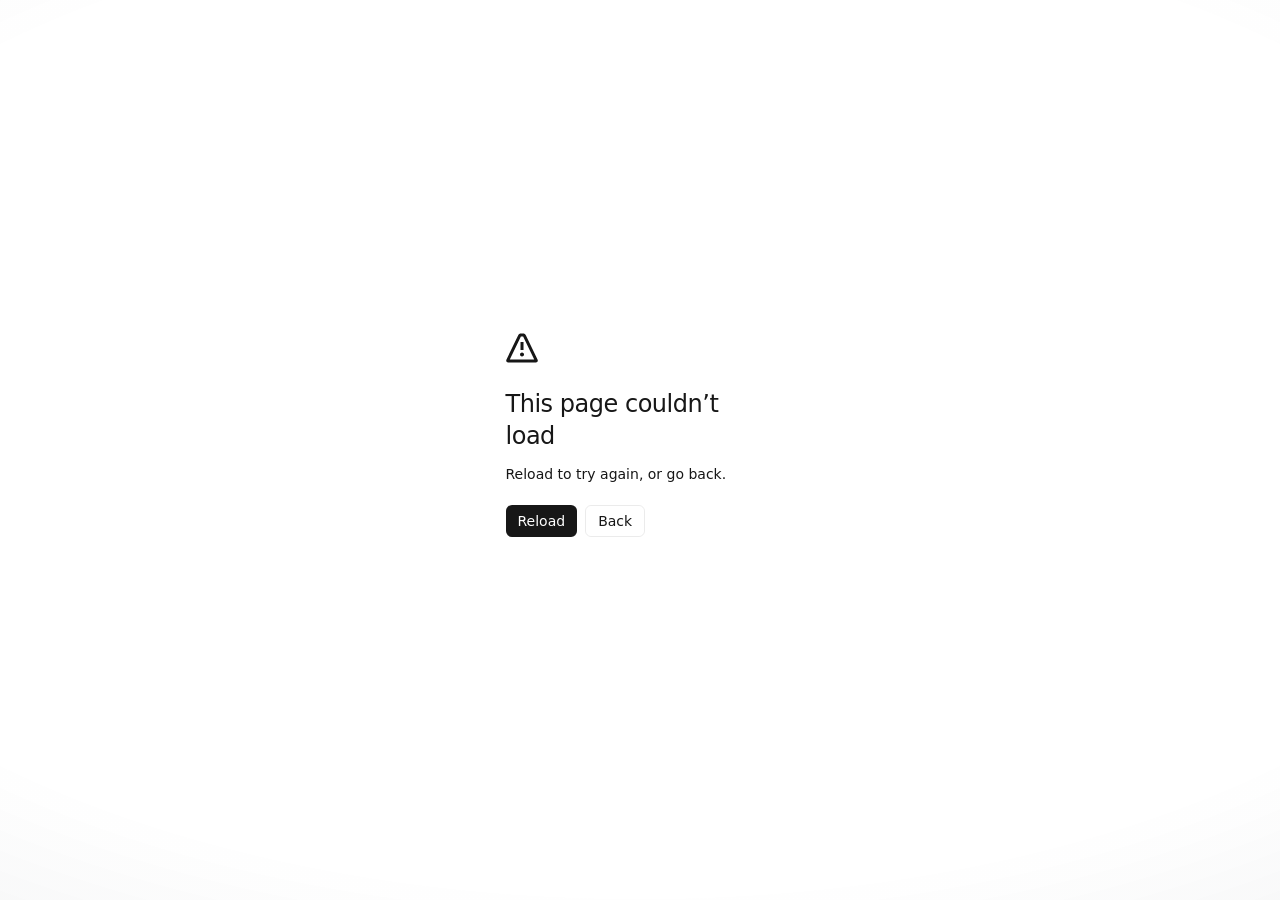
==== commit af72d660: "Update site: new opening, skills order, availability badge, Tally contact form Co-Authored-By: Claud" ====
--- a/index.html
+++ b/index.html
@@ -1 +1 @@
-<!DOCTYPE html><html lang="en" class="hJlnFq_variable _0bjUvq_variable dgpupW_variable"><head><meta charSet="utf-8"/><meta name="viewport" content="width=device-width, initial-scale=1"/><link rel="preload" href="/_next/static/media/07c7676b89ed2778-s.p.2bn3s6zvc0dyp.woff2" as="font" crossorigin="" type="font/woff2"/><link rel="preload" href="/_next/static/media/82450a180bcad83c-s.p.0p-wng2nn8o-p.woff2" as="font" crossorigin="" type="font/woff2"/><link rel="preload" href="/_next/static/media/916cd8a3bde3edf8-s.p.0oace-s_gkfks.woff2" as="font" crossorigin="" type="font/woff2"/><link rel="preload" href="/_next/static/media/d6c1ff7e86974212-s.p.40sczeszzbjw1.woff2" as="font" crossorigin="" type="font/woff2"/><link rel="preload" href="/images/portrait-lg.webp" as="image" fetchPriority="high"/><link rel="preload" as="image" href="/images/portrait.webp"/><link rel="preload" as="image" href="/images/logos/liu.png"/><link rel="preload" as="image" href="/images/logos/sastra.png"/><link rel="preload" as="image" href="/images/logos/iitm.png"/><link rel="stylesheet" href="/_next/static/chunks/1fyu6119il3ct.css" data-precedence="next"/><link rel="preload" as="script" fetchPriority="low" href="/_next/static/chunks/13yfvoe-sf31p.js"/><script src="/_next/static/chunks/2wkd0l_l56zu4.js" async=""></script><script src="/_next/static/chunks/3kznbi606ycjy.js" async=""></script><script src="/_next/static/chunks/turbopack-2u1d16houkiyo.js" async=""></script><script src="/_next/static/chunks/1ua2kfq9s-me6.js" async=""></script><script src="/_next/static/chunks/0h8r1y0p_lgin.js" async=""></script><script src="/_next/static/chunks/3tyou1ltu_a_7.js" async=""></script><meta name="theme-color" content="#101D2E"/><title>Nruthasabesan Sundara Murthy · Engineering, Business &amp; Innovation</title><meta name="description" content="Industrial Engineering &amp; Management (Linköping University) with a foundation in Mechatronics Engineering. Business analysis, innovation, project management and engineering experience. Based in Sweden, open to opportunities across Europe."/><meta name="author" content="Nruthasabesan Sundara Murthy"/><meta name="robots" content="index, follow"/><link rel="canonical" href="https://nruthasabesan.site"/><meta property="og:title" content="Nruthasabesan Sundara Murthy · Engineering, Business &amp; Innovation"/><meta property="og:description" content="Industrial Engineering &amp; Management (Linköping University) with a foundation in Mechatronics Engineering. Business analysis, innovation, project management and engineering experience. Based in Sweden, open to opportunities across Europe."/><meta property="og:url" content="https://nruthasabesan.site"/><meta property="og:site_name" content="Nruthasabesan Sundara Murthy"/><meta property="og:locale" content="en_GB"/><meta property="og:type" content="profile"/><meta name="twitter:card" content="summary"/><meta name="twitter:title" content="Nruthasabesan Sundara Murthy"/><meta name="twitter:description" content="Industrial Engineering &amp; Management (Linköping University) with a foundation in Mechatronics Engineering. Business analysis, innovation, project management and engineering experience. Based in Sweden, open to opportunities across Europe."/><link rel="icon" href="/favicon.ico?favicon.117ezoe8m31dk.ico" sizes="48x48" type="image/x-icon"/><meta name="next-size-adjust" content=""/><script src="/_next/static/chunks/0cz1d0mv5g_q7.js" noModule=""></script></head><body><div hidden=""><!--$--><!--/$--></div><noscript><style>.preloader{display:none!important}</style></noscript><script type="application/ld+json">{"@context":"https://schema.org","@type":"Person","name":"Nruthasabesan Sundara Murthy","url":"https://nruthasabesan.site","email":"mailto:sabesannat359c@gmail.com","sameAs":["https://www.linkedin.com/in/nruthasabesan-sundara-murthy-09a334269/"],"address":{"@type":"PostalAddress","addressLocality":"Linköping","addressCountry":"SE"},"alumniOf":["Linköping University","SASTRA University","IIT Madras"]}</script><div class="preloader fixed inset-0 z-[100] bg-paper" aria-hidden="false"><p class="sr-only" role="status">Loading</p><div class="pl-meta absolute inset-x-0 bottom-8 flex items-center justify-center gap-3 font-mono text-[0.68rem] uppercase tracking-[0.22em] text-slate"><span class="tabular-nums">000</span><span class="h-px w-8 bg-slate/40"></span><span>Nruthasabesan Sundara Murthy</span></div></div><div aria-hidden="true" class="preloader pointer-events-none fixed left-0 top-0 z-[100] overflow-hidden" style="visibility:hidden"><p class="font-display text-[clamp(1.6rem,3.9vw,4rem)] font-semibold leading-[1.05] tracking-[-0.035em] text-navy md:whitespace-nowrap">Nruthasabesan Sundara Murthy</p></div><div aria-hidden="true" class="preloader intro-disc fixed z-[101]" style="left:50%;top:46%;width:min(15rem, 52vw);height:min(15rem, 52vw);transform:translate(-50%, -50%)"><div class="h-full w-full overflow-hidden rounded-full shadow-[0_30px_70px_-30px_#101d2e66]"><img src="/images/portrait-lg.webp" alt="" class="h-full w-full object-cover" style="filter:blur(18px) saturate(0.5);transform:scale(1.06)"/></div><svg class="pl-ring pointer-events-none absolute -inset-4 h-[calc(100%+2rem)] w-[calc(100%+2rem)] -rotate-90" viewBox="0 0 100 100"><circle cx="50" cy="50" r="49" fill="none" stroke="#647f9c33" stroke-width="0.5"></circle><circle cx="50" cy="50" r="49" fill="none" stroke="#4c8c89" stroke-width="0.8" stroke-linecap="round" stroke-dasharray="307.8760800517997" stroke-dashoffset="307.8760800517997"></circle></svg></div><header class="fixed inset-x-0 top-0 z-50 transition-[transform,background-color,border-color] duration-500 ease-[cubic-bezier(.22,1,.36,1)]  border-b border-transparent"><a href="#main" class="sr-only focus:not-sr-only focus:absolute focus:left-4 focus:top-4 focus:rounded focus:bg-navy focus:px-3 focus:py-2 focus:text-paper">Skip to content</a><nav aria-label="Main" class="relative z-10 mx-auto flex h-16 max-w-7xl items-center justify-between px-6 md:px-10"><a href="#top" class="group flex items-center gap-3"><span aria-hidden="true" class="grid h-8 w-8 place-items-center rounded-full font-display text-[0.7rem] font-bold tracking-wider transition-[transform,background-color,color] duration-500 group-hover:scale-105 bg-navy text-paper">NS</span><span class="hidden font-display text-sm font-semibold transition-colors duration-500 sm:inline text-navy">Nruthasabesan Sundara Murthy</span><span class="sr-only sm:hidden">Nruthasabesan Sundara Murthy</span><span class="sr-only">, back to top</span></a><ul class="hidden items-center gap-1 lg:flex"><li><a href="#about" class="relative rounded-full px-3 py-1.5 text-[0.8rem] transition-colors text-muted hover:text-navy">About</a></li><li><a href="#experience" class="relative rounded-full px-3 py-1.5 text-[0.8rem] transition-colors text-muted hover:text-navy">Experience</a></li><li><a href="#skills" class="relative rounded-full px-3 py-1.5 text-[0.8rem] transition-colors text-muted hover:text-navy">Skills</a></li><li><a href="#projects" class="relative rounded-full px-3 py-1.5 text-[0.8rem] transition-colors text-muted hover:text-navy">Projects</a></li><li><a href="#business" class="relative rounded-full px-3 py-1.5 text-[0.8rem] transition-colors text-muted hover:text-navy">Business &amp; Innovation</a></li><li><a href="#education" class="relative rounded-full px-3 py-1.5 text-[0.8rem] transition-colors text-muted hover:text-navy">Education</a></li><li><a href="#insights" class="relative rounded-full px-3 py-1.5 text-[0.8rem] transition-colors text-muted hover:text-navy">Insights</a></li><li><a href="#contact" class="ml-2 rounded-full bg-navy px-4 py-2 text-[0.8rem] font-medium text-paper transition-colors hover:bg-navy-2">Contact</a></li></ul><button class="grid h-10 w-10 place-items-center rounded-full transition-colors lg:hidden text-navy" aria-expanded="false" aria-controls="mobile-menu" aria-label="Open menu"><svg xmlns="http://www.w3.org/2000/svg" width="24" height="24" viewBox="0 0 24 24" fill="none" stroke="currentColor" stroke-width="2" stroke-linecap="round" stroke-linejoin="round" class="lucide lucide-menu h-5 w-5" aria-hidden="true"><path d="M4 5h16"></path><path d="M4 12h16"></path><path d="M4 19h16"></path></svg></button></nav></header><main id="main" class="relative z-10"><section id="top" aria-label="Introduction" class="relative"><div aria-hidden="true" class="pointer-events-none absolute inset-x-0 bottom-0 h-24"></div><div class="relative mx-auto max-w-7xl px-6 pb-14 pt-28 md:px-10 md:pt-32"><div class="grid items-center gap-y-6 lg:grid-cols-12"><div class="relative z-10 lg:col-span-7"><div class="flex items-center gap-4"><div data-intro-avatar="true" class="relative z-10 h-14 w-14 shrink-0" style="opacity:0"><img alt="Portrait of Nruthasabesan Sundara Murthy" width="56" height="56" decoding="async" data-nimg="1" class="h-14 w-14 rounded-full object-cover ring-1 ring-navy/10" style="color:transparent" src="/images/portrait.webp"/></div><div><div><p data-intro-name="true" class="font-display text-base font-semibold text-navy" style="opacity:0">Nruthasabesan Sundara Murthy</p><div style="opacity:0"><p class="mt-0.5 flex flex-wrap gap-x-1.5 text-[0.8rem] leading-snug text-muted"><span class="whitespace-nowrap">Industrial Engineering &amp; Management<span class="ml-1.5 text-slate/60">·</span></span><span class="whitespace-nowrap">Mechatronics<span class="ml-1.5 text-slate/60">·</span></span><span class="whitespace-nowrap">Business Analysis<span class="ml-1.5 text-slate/60">·</span></span><span class="whitespace-nowrap">Innovation</span></p></div></div></div></div><p class="label mt-10 text-teal-deep" style="opacity:0;transform:translateY(18px)">Engineering × Management × Innovation</p><h1 class="hero-title mt-5 font-display font-semibold text-navy"><span class="block ">Bridging engineering,</span><span class="block text-teal-deep">business &amp; innovation.</span></h1><p class="mt-8 max-w-[34rem] text-[1.12rem] leading-relaxed text-muted" style="opacity:0;transform:translateY(18px)">I study Industrial Engineering &amp; Management at Linköping University, building on a foundation in Mechatronics Engineering. I work where technology, business strategy, innovation and organisational change meet.</p><div class="mt-10 flex flex-wrap items-center gap-3" style="opacity:0;transform:translateY(18px)"><span class="inline-block will-change-transform "><a href="#experience" class="group inline-flex items-center gap-2 rounded-full bg-navy px-7 py-3.5 text-sm font-medium text-paper shadow-[0_14px_30px_-14px_#101d2e] transition hover:bg-navy-2">Explore my work<svg xmlns="http://www.w3.org/2000/svg" width="24" height="24" viewBox="0 0 24 24" fill="none" stroke="currentColor" stroke-width="2" stroke-linecap="round" stroke-linejoin="round" class="lucide lucide-arrow-down h-4 w-4 transition-transform group-hover:translate-y-0.5" aria-hidden="true"><path d="M12 5v14"></path><path d="m19 12-7 7-7-7"></path></svg></a></span><span class="inline-block will-change-transform "><a href="/cv/Nruthasabesan-Sundara-Murthy-CV.pdf" download="" class="inline-flex items-center gap-2 rounded-full border border-navy/15 bg-white/70 px-7 py-3.5 text-sm font-medium text-navy backdrop-blur transition hover:border-navy/40"><svg xmlns="http://www.w3.org/2000/svg" width="24" height="24" viewBox="0 0 24 24" fill="none" stroke="currentColor" stroke-width="2" stroke-linecap="round" stroke-linejoin="round" class="lucide lucide-download h-4 w-4" aria-hidden="true"><path d="M12 15V3"></path><path d="M21 15v4a2 2 0 0 1-2 2H5a2 2 0 0 1-2-2v-4"></path><path d="m7 10 5 5 5-5"></path></svg>Download CV</a></span><span class="inline-block will-change-transform "><a href="https://www.linkedin.com/in/nruthasabesan-sundara-murthy-09a334269/" target="_blank" rel="noopener noreferrer" aria-label="LinkedIn profile (opens in a new tab)" class="grid h-12 w-12 place-items-center rounded-full border border-navy/15 bg-white/70 text-navy backdrop-blur transition hover:border-navy/40"><svg viewBox="0 0 24 24" fill="currentColor" class="h-4 w-4" aria-hidden="true"><path d="M20.45 20.45h-3.56v-5.57c0-1.33-.02-3.04-1.85-3.04-1.86 0-2.14 1.45-2.14 2.94v5.67H9.35V9h3.41v1.56h.05c.48-.9 1.64-1.85 3.37-1.85 3.6 0 4.27 2.37 4.27 5.46v6.28zM5.34 7.43a2.06 2.06 0 1 1 0-4.13 2.06 2.06 0 0 1 0 4.13zM7.12 20.45H3.56V9h3.56v11.45zM22.22 0H1.77C.79 0 0 .77 0 1.73v20.54C0 23.23.79 24 1.77 24h20.45c.98 0 1.78-.77 1.78-1.73V1.73C24 .77 23.2 0 22.22 0z"></path></svg></a></span><span class="inline-block will-change-transform "><a href="mailto:sabesannat359c@gmail.com" aria-label="Email sabesannat359c@gmail.com" class="grid h-12 w-12 place-items-center rounded-full border border-navy/15 bg-white/70 text-navy backdrop-blur transition hover:border-navy/40"><svg xmlns="http://www.w3.org/2000/svg" width="24" height="24" viewBox="0 0 24 24" fill="none" stroke="currentColor" stroke-width="2" stroke-linecap="round" stroke-linejoin="round" class="lucide lucide-mail h-4 w-4" aria-hidden="true"><path d="m22 7-8.991 5.727a2 2 0 0 1-2.009 0L2 7"></path><rect x="2" y="4" width="20" height="16" rx="2"></rect></svg></a></span></div><div class="mt-8 flex flex-wrap items-center gap-x-6 gap-y-3 text-[0.82rem] text-muted" style="opacity:0;transform:translateY(18px)"><span class="inline-flex items-center gap-2"><svg xmlns="http://www.w3.org/2000/svg" width="24" height="24" viewBox="0 0 24 24" fill="none" stroke="currentColor" stroke-width="1.75" stroke-linecap="round" stroke-linejoin="round" class="lucide lucide-map-pin h-4 w-4 text-slate" aria-hidden="true"><path d="M20 10c0 4.993-5.539 10.193-7.399 11.799a1 1 0 0 1-1.202 0C9.539 20.193 4 14.993 4 10a8 8 0 0 1 16 0"></path><circle cx="12" cy="10" r="3"></circle></svg>Sweden · <!-- -->Open to opportunities across Europe</span><span class="inline-flex items-center gap-2"><span class="relative flex h-2 w-2"><span class="absolute inline-flex h-full w-full animate-ping rounded-full bg-teal opacity-60 motion-reduce:hidden"></span><span class="relative inline-flex h-2 w-2 rounded-full bg-teal"></span></span>Open to master&#x27;s thesis opportunities · Spring 2027</span></div></div><div class="relative lg:col-span-5"><div class="hero-anchor relative mx-auto aspect-square w-full max-w-[34rem] lg:-mr-6 lg:w-[110%] lg:max-w-none"><div aria-hidden="true" class="hero-floor"></div></div></div></div><div class="mt-14" style="opacity:0;transform:translateY(18px)"><div class="flex flex-col gap-4 lg:flex-row lg:items-center lg:gap-6"><p class="label shrink-0 text-muted">View as</p><div class="-mx-6 overflow-x-auto px-6 pb-1 [scrollbar-width:none] lg:mx-0 lg:px-0"><div role="radiogroup" aria-label="Tailor this page to a role" class="segmented"><button role="radio" aria-checked="true" tabindex="0" class="relative z-0 whitespace-nowrap rounded-full px-4 py-2.5 text-[0.8rem] font-medium transition-colors duration-300 text-paper"><span class="absolute inset-0 -z-10 rounded-full bg-navy shadow-[0_6px_20px_-8px_#101d2e]"></span>Full profile</button><button role="radio" aria-checked="false" tabindex="-1" class="relative z-0 whitespace-nowrap rounded-full px-4 py-2.5 text-[0.8rem] font-medium transition-colors duration-300 text-graphite hover:text-navy">Innovation &amp; strategy</button><button role="radio" aria-checked="false" tabindex="-1" class="relative z-0 whitespace-nowrap rounded-full px-4 py-2.5 text-[0.8rem] font-medium transition-colors duration-300 text-graphite hover:text-navy">Business analysis</button><button role="radio" aria-checked="false" tabindex="-1" class="relative z-0 whitespace-nowrap rounded-full px-4 py-2.5 text-[0.8rem] font-medium transition-colors duration-300 text-graphite hover:text-navy">Project management</button><button role="radio" aria-checked="false" tabindex="-1" class="relative z-0 whitespace-nowrap rounded-full px-4 py-2.5 text-[0.8rem] font-medium transition-colors duration-300 text-graphite hover:text-navy">Operations &amp; improvement</button><button role="radio" aria-checked="false" tabindex="-1" class="relative z-0 whitespace-nowrap rounded-full px-4 py-2.5 text-[0.8rem] font-medium transition-colors duration-300 text-graphite hover:text-navy">Technology &amp; engineering</button></div></div></div><div class="mt-5 min-h-[3.5rem] max-w-3xl"><p class="text-[1rem] leading-relaxed text-graphite" aria-live="polite" style="opacity:0;filter:blur(4px);transform:translateY(8px)">Choose a role to see the most relevant experience, projects and skills highlighted across the page. Each view has its own shareable link.</p></div></div></div></section><section id="about" aria-labelledby="about-title" class=""><div class="mx-auto max-w-6xl px-6 py-24 md:px-10 md:py-32"><div class="" style="opacity:0;transform:translateY(18px)"><div class="grid gap-6 md:grid-cols-12"><p class="label md:col-span-3 text-teal-deep"><span class="mr-3 opacity-60">01</span>About</p><div class="md:col-span-9"><h2 class="section-title font-display font-semibold text-navy" id="about-title">Who I am.</h2></div></div></div><div class="mt-14 md:mt-20"><div class="relative grid items-center gap-8 py-4 md:min-h-[62svh] md:grid-cols-12"><p class="font-display font-medium md:col-span-7"><span class="stmt-line block text-[clamp(2.1rem,4.6vw,4.4rem)] leading-[1.08] tracking-[-0.035em] text-navy ">An engineer by foundation.</span><span class="stmt-line block text-[clamp(2.1rem,4.6vw,4.4rem)] leading-[1.08] tracking-[-0.035em] text-slate mt-3">A management professional by evolution.</span><span class="stmt-line block text-[clamp(2.1rem,4.6vw,4.4rem)] leading-[1.08] tracking-[-0.035em] text-teal-deep mt-3">An innovator by ambition.</span></p><div class="md:col-span-5"><div class="relative mx-auto aspect-square w-full max-w-[26rem]" aria-hidden="true"></div></div></div><div class="mt-16 grid gap-14 md:mt-20 md:grid-cols-12"><div class="md:col-span-5"><div class="" style="opacity:0;transform:translateY(18px)"><figure class="relative mb-6 aspect-[4/5] overflow-hidden rounded-[1.25rem] shadow-[0_40px_80px_-50px_#101d2e]"><img alt="Portrait of Nruthasabesan Sundara Murthy outdoors, in a striped top and a patterned scarf" loading="lazy" decoding="async" data-nimg="fill" class="object-cover" style="position:absolute;height:100%;width:100%;left:0;top:0;right:0;bottom:0;color:transparent" src="/images/about-pro.webp"/></figure></div><div class="" style="opacity:0;transform:translateY(18px)"><div class="rounded-2xl border border-navy/[0.07] bg-white/80 p-6 backdrop-blur"><p class="label text-muted">The journey</p><div class="mx-auto mt-4 max-w-[20rem]"><svg viewBox="0 0 320 320" class="h-auto w-full" aria-hidden="true"><defs><radialGradient id="globe-shade" cx="42%" cy="38%" r="65%"><stop offset="0%" stop-color="#ffffff" stop-opacity="0.9"></stop><stop offset="100%" stop-color="#e8ebef" stop-opacity="0.6"></stop></radialGradient></defs><circle cx="160" cy="160" r="140" fill="url(#globe-shade)" stroke="#101d2e" stroke-opacity="0.18"></circle><path fill="none" stroke="#101d2e" stroke-opacity="0.12" stroke-width="0.8"></path><path fill="none" stroke="#3a706d" stroke-width="1.8" stroke-linecap="round"></path><g><circle r="7" fill="#4c8c89" fill-opacity="0.18"></circle><circle r="3" fill="#101d2e"></circle><text x="-10" y="4" text-anchor="end" class="font-mono" font-size="10" letter-spacing="1.5" fill="#101d2e">INDIA</text></g><g><circle r="8" fill="#4c8c89" fill-opacity="0.22"></circle><circle r="3.4" fill="#3a706d"></circle><text x="10" y="-8" class="font-mono" font-size="10" letter-spacing="1.5" fill="#3a706d">SWEDEN</text></g></svg></div><ol class="mt-4 flex items-stretch gap-3"><li class="flex flex-1 items-stretch gap-3"><div class="flex-1"><p class="font-display text-lg font-semibold text-navy">India</p><ul class="mt-2 space-y-1 text-[0.8rem] leading-snug text-muted"><li>B.Tech, SASTRA University</li><li>Data Science, IIT Madras</li><li>i6 · Crobot · Salcomp</li></ul></div><svg xmlns="http://www.w3.org/2000/svg" width="24" height="24" viewBox="0 0 24 24" fill="none" stroke="currentColor" stroke-width="2" stroke-linecap="round" stroke-linejoin="round" class="lucide lucide-arrow-right mt-1.5 h-4 w-4 shrink-0 text-teal" aria-label="then"><path d="M5 12h14"></path><path d="m12 5 7 7-7 7"></path></svg></li><li class="flex flex-1 items-stretch gap-3"><div class="flex-1"><p class="font-display text-lg font-semibold text-navy">Sweden</p><ul class="mt-2 space-y-1 text-[0.8rem] leading-snug text-muted"><li>M.Sc., Linköping University</li><li>Polar Light Technologies</li><li>Battery Passport research</li></ul></div></li></ol></div></div><div class="" style="opacity:0;transform:translateY(18px)"><div class="mt-4 rounded-2xl border border-navy/[0.07] bg-white/80 p-6 backdrop-blur"><p class="label text-muted">Recognition</p><p class="mt-3 font-display font-semibold text-navy">Junior Scientist Award</p><p class="mt-1 text-sm text-muted">For the <!-- -->Multipurpose Agricultural Robot and Smart-H<!-- -->.</p></div></div></div><div class="md:col-span-7"><div class="space-y-6 text-[1.08rem] leading-[1.8] text-graphite"><div class="" style="opacity:0;transform:translateY(18px)"><p>I trained as a mechatronics engineer at SASTRA University, alongside a Foundation in Data Science from IIT Madras. The degree covered industrial robotics, autonomous robots, PLC and automation, control systems and power electronics, and included team projects: an agricultural robot, a building-cleaning robot, a wearable for two-wheeler riders and a 14-DOF manipulator.</p></div><div class="" style="opacity:0;transform:translateY(18px)"><p>In industry I led projects at i6 Technologies and Crobot Technologies, then joined the automation team at Salcomp Industries. There I was responsible, on the team&#x27;s behalf, for Site Acceptance Testing on two new product introductions, coordinated nine stakeholder groups, and carried out Kaizen with documented savings.</p></div><div class="" style="opacity:0;transform:translateY(18px)"><p>The M.Sc. in Industrial Engineering &amp; Management at Linköping University, in the Innovations domain, adds the management side to that engineering base: innovation management, international business, operations strategy, sustainability transition and entrepreneurship. I apply it in a business analysis and BPR engagement with Polar Light Technologies and in research on the EU Digital Battery Passport.</p></div><div class="" style="opacity:0;transform:translateY(18px)"><p>I am building my career in Europe, with Sweden first, in roles that connect engineering, business strategy, innovation and management.</p></div></div><p class="mt-14 border-l-2 border-teal pl-6 font-display text-[clamp(1.6rem,2.6vw,2.3rem)] font-medium leading-[1.2] tracking-[-0.025em] text-navy">Not a move away from engineering. An expansion of it.</p></div></div></div></div></section><section id="experience" aria-labelledby="experience-title" class=""><div class="mx-auto max-w-6xl px-6 py-24 md:px-10 md:py-32"><div class="" style="opacity:0;transform:translateY(18px)"><div class="grid gap-6 md:grid-cols-12"><p class="label md:col-span-3 text-teal-deep"><span class="mr-3 opacity-60">02</span>Experience</p><div class="md:col-span-9"><h2 class="section-title font-display font-semibold text-navy" id="experience-title">Where I have worked.</h2><p class="mt-5 max-w-2xl text-lg leading-relaxed text-muted">Industry roles in India across automation, machine building and hardware projects, from leading teams to testing equipment on the line.</p></div></div></div><div class="mt-14 md:mt-20"><div class="relative"><div aria-hidden="true" class="absolute bottom-0 left-0 top-0 w-8 md:w-12 border-l border-mist"></div><ol class="relative"><li data-rail-stop="true" class="relative pb-6 pl-12 md:pl-20 lens-on"><span class="absolute -left-[5px] top-7 h-[9px] w-[9px] rounded-full border-2 border-teal bg-teal" aria-hidden="true"></span><div class="" style="opacity:0;transform:translateY(18px)"><div class="overflow-hidden rounded-2xl border bg-white/85 backdrop-blur transition-[box-shadow,border-color] duration-500 border-teal/30 shadow-[0_30px_60px_-36px_#101d2e66]" style="border-radius:16px"><button aria-expanded="true" aria-controls="exp-salcomp" class="flex w-full items-start justify-between gap-6 p-6 text-left md:p-8"><div><p class="font-mono text-[0.75rem] text-muted">Oct 2024 – Jun 2025<!-- --> · <!-- -->India</p><h3 class="mt-1 font-display text-[clamp(1.35rem,2.2vw,1.9rem)] font-semibold tracking-[-0.02em] text-navy">Salcomp Industries</h3><p class="mt-1 text-[0.98rem] text-graphite">Graduate Engineer Trainee, Automation Team</p></div><svg xmlns="http://www.w3.org/2000/svg" width="24" height="24" viewBox="0 0 24 24" fill="none" stroke="currentColor" stroke-width="2" stroke-linecap="round" stroke-linejoin="round" class="lucide lucide-plus mt-1 h-5 w-5 shrink-0 text-slate transition-transform duration-500 rotate-45" aria-hidden="true"><path d="M5 12h14"></path><path d="M12 5v14"></path></svg></button><div id="exp-salcomp" style="opacity:1"><div class="grid gap-8 border-t border-navy/[0.07] px-6 py-7 md:grid-cols-5 md:px-8"><div class="md:col-span-3"><p class="label text-muted">Overview</p><p class="mt-2 text-[0.98rem] text-graphite">Automation team, working on two new product introduction (NPI) projects.</p><p class="label mt-6 text-muted">Responsibilities</p><ul class="mt-3 space-y-2.5"><li class="relative pl-4 text-[0.98rem] leading-relaxed text-graphite before:absolute before:left-0 before:top-[0.7em] before:h-1 before:w-1 before:rounded-full before:bg-teal" style="opacity:1;transform:none">Responsible, on the team&#x27;s behalf, for Site Acceptance Testing of measurement and glue machines on two NPI projects, conducted through data collection, analysis and reporting.</li><li class="relative pl-4 text-[0.98rem] leading-relaxed text-graphite before:absolute before:left-0 before:top-[0.7em] before:h-1 before:w-1 before:rounded-full before:bg-teal" style="opacity:1;transform:none">Coordinated automation, line, operations, quality, process, vendor, customer, auditor and project-owner teams.</li><li class="relative pl-4 text-[0.98rem] leading-relaxed text-graphite before:absolute before:left-0 before:top-[0.7em] before:h-1 before:w-1 before:rounded-full before:bg-teal" style="opacity:1;transform:none">Analysed yield and defect data in Excel for root-cause analysis.</li><li class="relative pl-4 text-[0.98rem] leading-relaxed text-graphite before:absolute before:left-0 before:top-[0.7em] before:h-1 before:w-1 before:rounded-full before:bg-teal" style="opacity:1;transform:none">Programmed and maintained PLCs and HMIs.</li></ul></div><div class="md:col-span-2"><p class="label text-muted">Measurable impact</p><ul class="mt-3 space-y-2"><li class="relative overflow-hidden rounded-xl bg-teal/[0.08] px-4 py-3 text-[0.92rem] font-medium text-teal-deep" style="opacity:1;transform:none"><span aria-hidden="true" class="absolute inset-y-0 left-0 w-[3px] origin-top bg-teal" style="transform:none"></span>Kaizen on adaptor-line defects: ₹3M annual savings.</li><li class="relative overflow-hidden rounded-xl bg-teal/[0.08] px-4 py-3 text-[0.92rem] font-medium text-teal-deep" style="opacity:1;transform:none"><span aria-hidden="true" class="absolute inset-y-0 left-0 w-[3px] origin-top bg-teal" style="transform:none"></span>Kaizen on the graphite-sticking machine: ₹0.8M savings.</li></ul><p class="label mt-6 text-muted">Skills developed</p><div class="mt-3 flex flex-wrap gap-1.5"><span class="inline-flex items-center rounded-full border px-2.5 py-1 font-mono text-[0.7rem] tracking-wide border-mist bg-white text-muted">Site Acceptance Testing</span><span class="inline-flex items-center rounded-full border px-2.5 py-1 font-mono text-[0.7rem] tracking-wide border-mist bg-white text-muted">NPI</span><span class="inline-flex items-center rounded-full border px-2.5 py-1 font-mono text-[0.7rem] tracking-wide border-mist bg-white text-muted">Stakeholder coordination</span><span class="inline-flex items-center rounded-full border px-2.5 py-1 font-mono text-[0.7rem] tracking-wide border-mist bg-white text-muted">Root-cause analysis</span><span class="inline-flex items-center rounded-full border px-2.5 py-1 font-mono text-[0.7rem] tracking-wide border-mist bg-white text-muted">Excel</span><span class="inline-flex items-center rounded-full border px-2.5 py-1 font-mono text-[0.7rem] tracking-wide border-mist bg-white text-muted">Kaizen</span><span class="inline-flex items-center rounded-full border px-2.5 py-1 font-mono text-[0.7rem] tracking-wide border-mist bg-white text-muted">PLC &amp; HMI</span></div></div></div></div></div></div><div class="relative mt-4 px-1 pb-24 pt-4 md:px-2"><div aria-hidden="true" class="pointer-events-none absolute inset-x-0 bottom-2 h-16"></div><dl class="relative grid grid-cols-2 gap-x-6 gap-y-8 md:grid-cols-4" aria-label="Key figures at Salcomp"><div class="border-t border-navy/15 pt-5" style="opacity:0;transform:translateY(16px)"><dt class="sr-only">Annual savings</dt><dd class="font-mono text-[clamp(2.3rem,3.6vw,3.4rem)] font-medium leading-none tracking-[-0.04em] text-navy"><span class="sr-only">₹3M</span><span aria-hidden="true">₹0M</span></dd><dd class="mt-3 font-display text-[0.98rem] font-semibold text-navy">Annual savings</dd><dd class="mt-1 text-[0.82rem] leading-snug text-muted">Kaizen on adaptor-line defects, Salcomp</dd></div><div class="border-t border-navy/15 pt-5" style="opacity:0;transform:translateY(16px)"><dt class="sr-only">Savings</dt><dd class="font-mono text-[clamp(2.3rem,3.6vw,3.4rem)] font-medium leading-none tracking-[-0.04em] text-navy"><span class="sr-only">₹0.8M</span><span aria-hidden="true">₹0.0M</span></dd><dd class="mt-3 font-display text-[0.98rem] font-semibold text-navy">Savings</dd><dd class="mt-1 text-[0.82rem] leading-snug text-muted">Kaizen on the graphite-sticking machine, Salcomp</dd></div><div class="border-t border-navy/15 pt-5" style="opacity:0;transform:translateY(16px)"><dt class="sr-only">NPI projects</dt><dd class="font-mono text-[clamp(2.3rem,3.6vw,3.4rem)] font-medium leading-none tracking-[-0.04em] text-navy"><span class="sr-only">2</span><span aria-hidden="true">0</span></dd><dd class="mt-3 font-display text-[0.98rem] font-semibold text-navy">NPI projects</dd><dd class="mt-1 text-[0.82rem] leading-snug text-muted">Site Acceptance Testing, Salcomp</dd></div><div class="border-t border-navy/15 pt-5" style="opacity:0;transform:translateY(16px)"><dt class="sr-only">Stakeholder groups</dt><dd class="font-mono text-[clamp(2.3rem,3.6vw,3.4rem)] font-medium leading-none tracking-[-0.04em] text-navy"><span class="sr-only">9</span><span aria-hidden="true">0</span></dd><dd class="mt-3 font-display text-[0.98rem] font-semibold text-navy">Stakeholder groups</dd><dd class="mt-1 text-[0.82rem] leading-snug text-muted">Coordinated on the NPI projects</dd></div></dl></div></li><li data-rail-stop="true" class="relative pb-6 pl-12 md:pl-20 lens-on"><span class="absolute -left-[5px] top-7 h-[9px] w-[9px] rounded-full border-2 border-slate bg-paper" aria-hidden="true"></span><div class="" style="opacity:0;transform:translateY(18px)"><div class="overflow-hidden rounded-2xl border bg-white/85 backdrop-blur transition-[box-shadow,border-color] duration-500 border-navy/[0.07] hover:shadow-[0_18px_44px_-30px_#101d2e66]" style="border-radius:16px"><button aria-expanded="false" aria-controls="exp-crobot" class="flex w-full items-start justify-between gap-6 p-6 text-left md:p-8"><div><p class="font-mono text-[0.75rem] text-muted">Jul 2023 – Dec 2023<!-- --> · <!-- -->India</p><h3 class="mt-1 font-display text-[clamp(1.35rem,2.2vw,1.9rem)] font-semibold tracking-[-0.02em] text-navy">Crobot Technologies</h3><p class="mt-1 text-[0.98rem] text-graphite">Project Lead</p></div><svg xmlns="http://www.w3.org/2000/svg" width="24" height="24" viewBox="0 0 24 24" fill="none" stroke="currentColor" stroke-width="2" stroke-linecap="round" stroke-linejoin="round" class="lucide lucide-plus mt-1 h-5 w-5 shrink-0 text-slate transition-transform duration-500" aria-hidden="true"><path d="M5 12h14"></path><path d="M12 5v14"></path></svg></button></div></div></li><li data-rail-stop="true" class="relative pb-6 pl-12 md:pl-20 lens-on"><span class="absolute -left-[5px] top-7 h-[9px] w-[9px] rounded-full border-2 border-slate bg-paper" aria-hidden="true"></span><div class="" style="opacity:0;transform:translateY(18px)"><div class="overflow-hidden rounded-2xl border bg-white/85 backdrop-blur transition-[box-shadow,border-color] duration-500 border-navy/[0.07] hover:shadow-[0_18px_44px_-30px_#101d2e66]" style="border-radius:16px"><button aria-expanded="false" aria-controls="exp-i6" class="flex w-full items-start justify-between gap-6 p-6 text-left md:p-8"><div><p class="font-mono text-[0.75rem] text-muted">Aug 2022 – Feb 2023<!-- --> · <!-- -->India</p><h3 class="mt-1 font-display text-[clamp(1.35rem,2.2vw,1.9rem)] font-semibold tracking-[-0.02em] text-navy">i6 Technologies</h3><p class="mt-1 text-[0.98rem] text-graphite">Project Leader</p><p class="mt-3 inline-flex items-center gap-2 text-sm text-teal-deep"><svg xmlns="http://www.w3.org/2000/svg" width="24" height="24" viewBox="0 0 24 24" fill="none" stroke="currentColor" stroke-width="2" stroke-linecap="round" stroke-linejoin="round" class="lucide lucide-trending-up h-4 w-4" aria-hidden="true"><path d="M16 7h6v6"></path><path d="m22 7-8.5 8.5-5-5L2 17"></path></svg> <!-- -->Improved reliability.</p></div><svg xmlns="http://www.w3.org/2000/svg" width="24" height="24" viewBox="0 0 24 24" fill="none" stroke="currentColor" stroke-width="2" stroke-linecap="round" stroke-linejoin="round" class="lucide lucide-plus mt-1 h-5 w-5 shrink-0 text-slate transition-transform duration-500" aria-hidden="true"><path d="M5 12h14"></path><path d="M12 5v14"></path></svg></button></div></div></li><li data-rail-stop="true" class="relative pl-12 pt-4 md:pl-20"><p class="label text-muted">Earlier</p><ul class="mt-4 grid gap-4 sm:grid-cols-2"><li class="rounded-2xl border border-navy/[0.07] bg-white/60 p-5 backdrop-blur"><p class="font-mono text-[0.72rem] text-muted">Sep 2021 – May 2022</p><p class="mt-1 font-display font-semibold text-navy">Research Collaborator</p><p class="text-sm text-muted">Independent Research Project</p><p class="mt-2 text-sm text-graphite">Designed a multi-material 3D printer: material compatibility and print precision.</p></li><li class="rounded-2xl border border-navy/[0.07] bg-white/60 p-5 backdrop-blur"><p class="font-mono text-[0.72rem] text-muted">Jan – Jun 2020</p><p class="mt-1 font-display font-semibold text-navy">UI/UX Design Trainee</p><p class="text-sm text-muted">Trainee Program</p><p class="mt-2 text-sm text-graphite">Wireframing and prototyping for web and mobile interfaces.</p></li></ul></li></ol></div></div></div></section><section id="skills" aria-labelledby="skills-title" class=""><div class="mx-auto max-w-6xl px-6 py-24 md:px-10 md:py-32"><div class="" style="opacity:0;transform:translateY(18px)"><div class="grid gap-6 md:grid-cols-12"><p class="label md:col-span-3 text-teal-deep"><span class="mr-3 opacity-60">03</span>Skills &amp; capabilities</p><div class="md:col-span-9"><h2 class="section-title font-display font-semibold text-navy" id="skills-title">What I can contribute.</h2><p class="mt-5 max-w-2xl text-lg leading-relaxed text-muted">No percentage bars. Each skill is marked by how it was gained, with the evidence next to it.</p></div></div></div><div class="mt-14 md:mt-20"><div class="" style="opacity:0;transform:translateY(18px)"><p class="mb-12 flex flex-wrap items-center gap-x-6 gap-y-3 text-[0.82rem] text-muted"><span class="inline-flex items-center gap-2.5"><span class="flex gap-1" role="img" aria-label="Applied in practice" title="Applied in practice"><span class="h-1.5 w-4 rounded-full bg-teal"></span><span class="h-1.5 w-4 rounded-full bg-teal"></span><span class="h-1.5 w-4 rounded-full bg-teal"></span></span><span><span class="font-mono font-medium text-navy">22</span> <!-- -->applied in practice</span></span><span class="inline-flex items-center gap-2.5"><span class="flex gap-1" role="img" aria-label="Academic knowledge" title="Academic knowledge"><span class="h-1.5 w-4 rounded-full bg-slate"></span><span class="h-1.5 w-4 rounded-full bg-slate"></span><span class="h-1.5 w-4 rounded-full bg-mist"></span></span><span><span class="font-mono font-medium text-navy">16</span> <!-- -->academic knowledge</span></span><span class="inline-flex items-center gap-2.5"><span class="flex gap-1" role="img" aria-label="Foundational familiarity" title="Foundational familiarity"><span class="h-1.5 w-4 rounded-full bg-slate"></span><span class="h-1.5 w-4 rounded-full bg-mist"></span><span class="h-1.5 w-4 rounded-full bg-mist"></span></span><span><span class="font-mono font-medium text-navy">5</span> <!-- -->foundational familiarity</span></span></p></div><div><div class="flex flex-wrap items-end justify-between gap-3"><h3 class="font-display text-xl font-semibold text-navy">Toolkit</h3><p class="text-[0.8rem] text-muted">The tools I work with, and where I have used them</p></div><ul class="mt-6 grid grid-cols-2 gap-3 sm:grid-cols-3 lg:grid-cols-5"><li class="group relative flex flex-col rounded-2xl border p-4 transition duration-300 hover:-translate-y-0.5 hover:shadow-[0_18px_40px_-28px_#101d2e88] border-navy bg-navy text-paper" style="opacity:0;transform:translateY(14px)"><div class="flex items-center justify-between"><span aria-hidden="true" class="grid h-10 w-10 place-items-center rounded-xl font-mono text-[0.85rem] font-semibold bg-teal text-paper">XL</span><span class="flex gap-1" role="img" aria-label="Applied in practice" title="Applied in practice"><span class="h-1.5 w-4 rounded-full bg-teal"></span><span class="h-1.5 w-4 rounded-full bg-teal"></span><span class="h-1.5 w-4 rounded-full bg-teal"></span></span></div><p class="mt-4 font-display text-[1.02rem] font-semibold">Excel</p><p class="mt-1 text-[0.75rem] leading-snug text-mist/70">Yield and defect analysis, Salcomp</p></li><li class="group relative flex flex-col rounded-2xl border p-4 transition duration-300 hover:-translate-y-0.5 hover:shadow-[0_18px_40px_-28px_#101d2e88] border-navy bg-navy text-paper" style="opacity:0;transform:translateY(14px)"><div class="flex items-center justify-between"><span aria-hidden="true" class="grid h-10 w-10 place-items-center rounded-xl font-mono text-[0.85rem] font-semibold bg-teal text-paper">AI</span><span class="flex gap-1" role="img" aria-label="Applied in practice" title="Applied in practice"><span class="h-1.5 w-4 rounded-full bg-teal"></span><span class="h-1.5 w-4 rounded-full bg-teal"></span><span class="h-1.5 w-4 rounded-full bg-teal"></span></span></div><p class="mt-4 font-display text-[1.02rem] font-semibold">Claude Code</p><p class="mt-1 text-[0.75rem] leading-snug text-mist/70">Personal web and mobile projects</p></li><li class="group relative flex flex-col rounded-2xl border p-4 transition duration-300 hover:-translate-y-0.5 hover:shadow-[0_18px_40px_-28px_#101d2e88] border-navy bg-navy text-paper" style="opacity:0;transform:translateY(14px)"><div class="flex items-center justify-between"><span aria-hidden="true" class="grid h-10 w-10 place-items-center rounded-xl font-mono text-[0.85rem] font-semibold bg-teal text-paper">PL</span><span class="flex gap-1" role="img" aria-label="Applied in practice" title="Applied in practice"><span class="h-1.5 w-4 rounded-full bg-teal"></span><span class="h-1.5 w-4 rounded-full bg-teal"></span><span class="h-1.5 w-4 rounded-full bg-teal"></span></span></div><p class="mt-4 font-display text-[1.02rem] font-semibold">PLC &amp; HMI</p><p class="mt-1 text-[0.75rem] leading-snug text-mist/70">Salcomp Industries</p></li><li class="group relative flex flex-col rounded-2xl border p-4 transition duration-300 hover:-translate-y-0.5 hover:shadow-[0_18px_40px_-28px_#101d2e88] border-mist bg-white text-navy hover:border-slate/40" style="opacity:0;transform:translateY(14px)"><div class="flex items-center justify-between"><span aria-hidden="true" class="grid h-10 w-10 place-items-center rounded-xl font-mono text-[0.85rem] font-semibold bg-slate/12 text-slate">BI</span><span class="flex gap-1" role="img" aria-label="Academic knowledge" title="Academic knowledge"><span class="h-1.5 w-4 rounded-full bg-slate"></span><span class="h-1.5 w-4 rounded-full bg-slate"></span><span class="h-1.5 w-4 rounded-full bg-mist"></span></span></div><p class="mt-4 font-display text-[1.02rem] font-semibold">Power BI</p><p class="mt-1 text-[0.75rem] leading-snug text-muted">Microsoft Learn</p></li><li class="group relative flex flex-col rounded-2xl border p-4 transition duration-300 hover:-translate-y-0.5 hover:shadow-[0_18px_40px_-28px_#101d2e88] border-mist bg-white text-navy hover:border-slate/40" style="opacity:0;transform:translateY(14px)"><div class="flex items-center justify-between"><span aria-hidden="true" class="grid h-10 w-10 place-items-center rounded-xl font-mono text-[0.85rem] font-semibold bg-slate/12 text-slate">Py</span><span class="flex gap-1" role="img" aria-label="Academic knowledge" title="Academic knowledge"><span class="h-1.5 w-4 rounded-full bg-slate"></span><span class="h-1.5 w-4 rounded-full bg-slate"></span><span class="h-1.5 w-4 rounded-full bg-mist"></span></span></div><p class="mt-4 font-display text-[1.02rem] font-semibold">Python</p><p class="mt-1 text-[0.75rem] leading-snug text-muted">Foundation in Data Science, IIT Madras</p></li><li class="group relative flex flex-col rounded-2xl border p-4 transition duration-300 hover:-translate-y-0.5 hover:shadow-[0_18px_40px_-28px_#101d2e88] border-mist bg-white text-navy hover:border-slate/40" style="opacity:0;transform:translateY(14px)"><div class="flex items-center justify-between"><span aria-hidden="true" class="grid h-10 w-10 place-items-center rounded-xl font-mono text-[0.85rem] font-semibold bg-slate/12 text-slate">M</span><span class="flex gap-1" role="img" aria-label="Academic knowledge" title="Academic knowledge"><span class="h-1.5 w-4 rounded-full bg-slate"></span><span class="h-1.5 w-4 rounded-full bg-slate"></span><span class="h-1.5 w-4 rounded-full bg-mist"></span></span></div><p class="mt-4 font-display text-[1.02rem] font-semibold">MATLAB</p><p class="mt-1 text-[0.75rem] leading-snug text-muted">MathWorks</p></li><li class="group relative flex flex-col rounded-2xl border p-4 transition duration-300 hover:-translate-y-0.5 hover:shadow-[0_18px_40px_-28px_#101d2e88] border-mist bg-white text-navy hover:border-slate/40" style="opacity:0;transform:translateY(14px)"><div class="flex items-center justify-between"><span aria-hidden="true" class="grid h-10 w-10 place-items-center rounded-xl font-mono text-[0.85rem] font-semibold bg-slate/12 text-slate">CD</span><span class="flex gap-1" role="img" aria-label="Academic knowledge" title="Academic knowledge"><span class="h-1.5 w-4 rounded-full bg-slate"></span><span class="h-1.5 w-4 rounded-full bg-slate"></span><span class="h-1.5 w-4 rounded-full bg-mist"></span></span></div><p class="mt-4 font-display text-[1.02rem] font-semibold">CAD/CAM</p><p class="mt-1 text-[0.75rem] leading-snug text-muted">B.Tech coursework</p></li><li class="group relative flex flex-col rounded-2xl border p-4 transition duration-300 hover:-translate-y-0.5 hover:shadow-[0_18px_40px_-28px_#101d2e88] border-mist bg-white text-navy hover:border-slate/40" style="opacity:0;transform:translateY(14px)"><div class="flex items-center justify-between"><span aria-hidden="true" class="grid h-10 w-10 place-items-center rounded-xl font-mono text-[0.85rem] font-semibold border border-dashed border-slate/40 text-slate">MP</span><span class="flex gap-1" role="img" aria-label="Foundational familiarity" title="Foundational familiarity"><span class="h-1.5 w-4 rounded-full bg-slate"></span><span class="h-1.5 w-4 rounded-full bg-mist"></span><span class="h-1.5 w-4 rounded-full bg-mist"></span></span></div><p class="mt-4 font-display text-[1.02rem] font-semibold">MS Project</p><p class="mt-1 text-[0.75rem] leading-snug text-muted">Planning tool</p></li><li class="group relative flex flex-col rounded-2xl border p-4 transition duration-300 hover:-translate-y-0.5 hover:shadow-[0_18px_40px_-28px_#101d2e88] border-mist bg-white text-navy hover:border-slate/40" style="opacity:0;transform:translateY(14px)"><div class="flex items-center justify-between"><span aria-hidden="true" class="grid h-10 w-10 place-items-center rounded-xl font-mono text-[0.85rem] font-semibold border border-dashed border-slate/40 text-slate">SA</span><span class="flex gap-1" role="img" aria-label="Foundational familiarity" title="Foundational familiarity"><span class="h-1.5 w-4 rounded-full bg-slate"></span><span class="h-1.5 w-4 rounded-full bg-mist"></span><span class="h-1.5 w-4 rounded-full bg-mist"></span></span></div><p class="mt-4 font-display text-[1.02rem] font-semibold">SAP/ERP</p><p class="mt-1 text-[0.75rem] leading-snug text-muted">Basics</p></li></ul></div><div class="mt-16 flex flex-wrap items-end justify-between gap-3"><h3 class="font-display text-xl font-semibold text-navy">Capabilities</h3><p class="text-[0.8rem] text-muted">Applied skills first, each with its evidence</p></div><div class="mt-6 grid gap-4 md:grid-cols-2 lg:grid-cols-3"><article class="flex h-full flex-col rounded-2xl border bg-white p-6 transition duration-300 hover:border-teal/30 hover:shadow-[0_24px_50px_-34px_#101d2e80] border-mist" style="opacity:0;transform:translateY(20px)"><div class="flex items-center gap-3"><span class="grid h-9 w-9 place-items-center rounded-xl bg-teal/10 text-teal-deep"><svg xmlns="http://www.w3.org/2000/svg" width="24" height="24" viewBox="0 0 24 24" fill="none" stroke="currentColor" stroke-width="1.7" stroke-linecap="round" stroke-linejoin="round" class="lucide lucide-briefcase h-4.5 w-4.5" aria-hidden="true"><path d="M16 20V4a2 2 0 0 0-2-2h-4a2 2 0 0 0-2 2v16"></path><rect width="20" height="14" x="2" y="6" rx="2"></rect></svg></span><h3 class="font-display text-[1.08rem] font-semibold leading-snug text-navy">Business &amp; Strategy</h3></div><div class="mt-4 flex h-1 overflow-hidden rounded-full bg-mist" aria-hidden="true"><span class="bg-teal" style="width:83.33333333333334%"></span><span class="bg-slate/50" style="width:16.666666666666664%"></span></div><ul class="mt-5 space-y-3"><li class="flex gap-3"><span class="mt-[0.45rem] h-1.5 w-1.5 shrink-0 rounded-full bg-teal" aria-hidden="true"></span><div><p class="text-[0.95rem] font-medium leading-snug text-navy">Business analysis</p><p class="text-[0.78rem] leading-snug text-muted">Polar Light Technologies</p></div></li><li class="flex gap-3"><span class="mt-[0.45rem] h-1.5 w-1.5 shrink-0 rounded-full bg-teal" aria-hidden="true"></span><div><p class="text-[0.95rem] font-medium leading-snug text-navy">Business Process Reengineering</p><p class="text-[0.78rem] leading-snug text-muted">Polar Light Technologies</p></div></li><li class="flex gap-3"><span class="mt-[0.45rem] h-1.5 w-1.5 shrink-0 rounded-full bg-teal" aria-hidden="true"></span><div><p class="text-[0.95rem] font-medium leading-snug text-navy">Business Model Canvas</p><p class="text-[0.78rem] leading-snug text-muted">Polar Light Technologies</p></div></li><li class="flex gap-3"><span class="mt-[0.45rem] h-1.5 w-1.5 shrink-0 rounded-full bg-teal" aria-hidden="true"></span><div><p class="text-[0.95rem] font-medium leading-snug text-navy">Market &amp; scope analysis</p><p class="text-[0.78rem] leading-snug text-muted">Polar Light Technologies</p></div></li><li class="flex gap-3"><span class="mt-[0.45rem] h-1.5 w-1.5 shrink-0 rounded-full bg-teal" aria-hidden="true"></span><div><p class="text-[0.95rem] font-medium leading-snug text-navy">Requirements gathering</p><p class="text-[0.78rem] leading-snug text-muted">AI-assisted software projects</p></div></li></ul><div class="mt-auto pt-5"><ul class="flex flex-wrap gap-1.5 border-t border-mist pt-4"><li title="Academic knowledge · M.Sc. course" class="rounded-full px-2.5 py-1 text-[0.74rem] bg-mist text-graphite">International business<span class="sr-only"> (<!-- -->Academic knowledge<!-- -->: <!-- -->M.Sc. course<!-- -->)</span></li></ul></div></article><article class="flex h-full flex-col rounded-2xl border bg-white p-6 transition duration-300 hover:border-teal/30 hover:shadow-[0_24px_50px_-34px_#101d2e80] border-mist" style="opacity:0;transform:translateY(20px)"><div class="flex items-center gap-3"><span class="grid h-9 w-9 place-items-center rounded-xl bg-teal/10 text-teal-deep"><svg xmlns="http://www.w3.org/2000/svg" width="24" height="24" viewBox="0 0 24 24" fill="none" stroke="currentColor" stroke-width="1.7" stroke-linecap="round" stroke-linejoin="round" class="lucide lucide-users h-4.5 w-4.5" aria-hidden="true"><path d="M16 21v-2a4 4 0 0 0-4-4H6a4 4 0 0 0-4 4v2"></path><path d="M16 3.128a4 4 0 0 1 0 7.744"></path><path d="M22 21v-2a4 4 0 0 0-3-3.87"></path><circle cx="9" cy="7" r="4"></circle></svg></span><h3 class="font-display text-[1.08rem] font-semibold leading-snug text-navy">Project &amp; Stakeholder Management</h3></div><div class="mt-4 flex h-1 overflow-hidden rounded-full bg-mist" aria-hidden="true"><span class="bg-teal" style="width:85.71428571428571%"></span><span class="bg-slate/50" style="width:0%"></span></div><ul class="mt-5 space-y-3"><li class="flex gap-3"><span class="mt-[0.45rem] h-1.5 w-1.5 shrink-0 rounded-full bg-teal" aria-hidden="true"></span><div><p class="text-[0.95rem] font-medium leading-snug text-navy">Project leadership</p><p class="text-[0.78rem] leading-snug text-muted">Crobot · i6 · Agricultural robot · Smart-H</p></div></li><li class="flex gap-3"><span class="mt-[0.45rem] h-1.5 w-1.5 shrink-0 rounded-full bg-teal" aria-hidden="true"></span><div><p class="text-[0.95rem] font-medium leading-snug text-navy">Cross-functional coordination</p><p class="text-[0.78rem] leading-snug text-muted">Nine stakeholder groups, Salcomp</p></div></li><li class="flex gap-3"><span class="mt-[0.45rem] h-1.5 w-1.5 shrink-0 rounded-full bg-teal" aria-hidden="true"></span><div><p class="text-[0.95rem] font-medium leading-snug text-navy">Budget, timeline &amp; risk tracking</p><p class="text-[0.78rem] leading-snug text-muted">Crobot Technologies</p></div></li><li class="flex gap-3"><span class="mt-[0.45rem] h-1.5 w-1.5 shrink-0 rounded-full bg-teal" aria-hidden="true"></span><div><p class="text-[0.95rem] font-medium leading-snug text-navy">Client-facing delivery</p><p class="text-[0.78rem] leading-snug text-muted">Crobot Technologies</p></div></li><li class="flex gap-3"><span class="mt-[0.45rem] h-1.5 w-1.5 shrink-0 rounded-full bg-teal" aria-hidden="true"></span><div><p class="text-[0.95rem] font-medium leading-snug text-navy">Vendor &amp; supplier liaison</p><p class="text-[0.78rem] leading-snug text-muted">Salcomp Industries</p></div></li><li class="flex gap-3"><span class="mt-[0.45rem] h-1.5 w-1.5 shrink-0 rounded-full bg-teal" aria-hidden="true"></span><div><p class="text-[0.95rem] font-medium leading-snug text-navy">Stakeholder interviews</p><p class="text-[0.78rem] leading-snug text-muted">Polar Light · Battery Passport research</p></div></li></ul><div class="mt-auto pt-5"><ul class="flex flex-wrap gap-1.5 border-t border-mist pt-4"><li title="Foundational familiarity · Planning tool" class="rounded-full px-2.5 py-1 text-[0.74rem] border border-dashed border-slate/40 text-muted">MS Project<span class="sr-only"> (<!-- -->Foundational familiarity<!-- -->: <!-- -->Planning tool<!-- -->)</span></li></ul></div></article><article class="flex h-full flex-col rounded-2xl border bg-white p-6 transition duration-300 hover:border-teal/30 hover:shadow-[0_24px_50px_-34px_#101d2e80] border-mist" style="opacity:0;transform:translateY(20px)"><div class="flex items-center gap-3"><span class="grid h-9 w-9 place-items-center rounded-xl bg-teal/10 text-teal-deep"><svg xmlns="http://www.w3.org/2000/svg" width="24" height="24" viewBox="0 0 24 24" fill="none" stroke="currentColor" stroke-width="1.7" stroke-linecap="round" stroke-linejoin="round" class="lucide lucide-lightbulb h-4.5 w-4.5" aria-hidden="true"><path d="M15 14c.2-1 .7-1.7 1.5-2.5 1-.9 1.5-2.2 1.5-3.5A6 6 0 0 0 6 8c0 1 .2 2.2 1.5 3.5.7.7 1.3 1.5 1.5 2.5"></path><path d="M9 18h6"></path><path d="M10 22h4"></path></svg></span><h3 class="font-display text-[1.08rem] font-semibold leading-snug text-navy">Innovation &amp; Entrepreneurship</h3></div><div class="mt-4 flex h-1 overflow-hidden rounded-full bg-mist" aria-hidden="true"><span class="bg-teal" style="width:28.57142857142857%"></span><span class="bg-slate/50" style="width:71.42857142857143%"></span></div><ul class="mt-5 space-y-3"><li class="flex gap-3"><span class="mt-[0.45rem] h-1.5 w-1.5 shrink-0 rounded-full bg-teal" aria-hidden="true"></span><div><p class="text-[0.95rem] font-medium leading-snug text-navy">Innovation management</p><p class="text-[0.78rem] leading-snug text-muted">Polar Light roadmap · M.Sc. course</p></div></li><li class="flex gap-3"><span class="mt-[0.45rem] h-1.5 w-1.5 shrink-0 rounded-full bg-teal" aria-hidden="true"></span><div><p class="text-[0.95rem] font-medium leading-snug text-navy">New product scoping</p><p class="text-[0.78rem] leading-snug text-muted">Polar Light Technologies</p></div></li></ul><div class="mt-auto pt-5"><ul class="flex flex-wrap gap-1.5 border-t border-mist pt-4"><li title="Academic knowledge · Battery Passport research" class="rounded-full px-2.5 py-1 text-[0.74rem] bg-mist text-graphite">Qualitative case research<span class="sr-only"> (<!-- -->Academic knowledge<!-- -->: <!-- -->Battery Passport research<!-- -->)</span></li><li title="Academic knowledge · Battery Passport research" class="rounded-full px-2.5 py-1 text-[0.74rem] bg-mist text-graphite">Open innovation<span class="sr-only"> (<!-- -->Academic knowledge<!-- -->: <!-- -->Battery Passport research<!-- -->)</span></li><li title="Academic knowledge · Innovative Entrepreneurship" class="rounded-full px-2.5 py-1 text-[0.74rem] bg-mist text-graphite">Entrepreneurship<span class="sr-only"> (<!-- -->Academic knowledge<!-- -->: <!-- -->Innovative Entrepreneurship<!-- -->)</span></li><li title="Academic knowledge · M.Sc. course" class="rounded-full px-2.5 py-1 text-[0.74rem] bg-mist text-graphite">Project-based organisation<span class="sr-only"> (<!-- -->Academic knowledge<!-- -->: <!-- -->M.Sc. course<!-- -->)</span></li><li title="Academic knowledge · M.Sc. courses · CSR case analysis" class="rounded-full px-2.5 py-1 text-[0.74rem] bg-mist text-graphite">Sustainability transition &amp; CSR<span class="sr-only"> (<!-- -->Academic knowledge<!-- -->: <!-- -->M.Sc. courses · CSR case analysis<!-- -->)</span></li></ul></div></article><article class="flex h-full flex-col rounded-2xl border bg-white p-6 transition duration-300 hover:border-teal/30 hover:shadow-[0_24px_50px_-34px_#101d2e80] border-mist" style="opacity:0;transform:translateY(20px)"><div class="flex items-center gap-3"><span class="grid h-9 w-9 place-items-center rounded-xl bg-teal/10 text-teal-deep"><svg xmlns="http://www.w3.org/2000/svg" width="24" height="24" viewBox="0 0 24 24" fill="none" stroke="currentColor" stroke-width="1.7" stroke-linecap="round" stroke-linejoin="round" class="lucide lucide-cpu h-4.5 w-4.5" aria-hidden="true"><path d="M12 20v2"></path><path d="M12 2v2"></path><path d="M17 20v2"></path><path d="M17 2v2"></path><path d="M2 12h2"></path><path d="M2 17h2"></path><path d="M2 7h2"></path><path d="M20 12h2"></path><path d="M20 17h2"></path><path d="M20 7h2"></path><path d="M7 20v2"></path><path d="M7 2v2"></path><rect x="4" y="4" width="16" height="16" rx="2"></rect><rect x="8" y="8" width="8" height="8" rx="1"></rect></svg></span><h3 class="font-display text-[1.08rem] font-semibold leading-snug text-navy">Engineering &amp; Automation</h3></div><div class="mt-4 flex h-1 overflow-hidden rounded-full bg-mist" aria-hidden="true"><span class="bg-teal" style="width:37.5%"></span><span class="bg-slate/50" style="width:37.5%"></span></div><ul class="mt-5 space-y-3"><li class="flex gap-3"><span class="mt-[0.45rem] h-1.5 w-1.5 shrink-0 rounded-full bg-teal" aria-hidden="true"></span><div><p class="text-[0.95rem] font-medium leading-snug text-navy">Site Acceptance Testing &amp; NPI</p><p class="text-[0.78rem] leading-snug text-muted">Salcomp Industries</p></div></li><li class="flex gap-3"><span class="mt-[0.45rem] h-1.5 w-1.5 shrink-0 rounded-full bg-teal" aria-hidden="true"></span><div><p class="text-[0.95rem] font-medium leading-snug text-navy">PLC &amp; HMI programming</p><p class="text-[0.78rem] leading-snug text-muted">Salcomp Industries</p></div></li><li class="flex gap-3"><span class="mt-[0.45rem] h-1.5 w-1.5 shrink-0 rounded-full bg-teal" aria-hidden="true"></span><div><p class="text-[0.95rem] font-medium leading-snug text-navy">Machine assembly &amp; testing</p><p class="text-[0.78rem] leading-snug text-muted">i6 Technologies</p></div></li></ul><div class="mt-auto pt-5"><ul class="flex flex-wrap gap-1.5 border-t border-mist pt-4"><li title="Academic knowledge · B.Tech projects and coursework" class="rounded-full px-2.5 py-1 text-[0.74rem] bg-mist text-graphite">Robotics &amp; mechatronic systems<span class="sr-only"> (<!-- -->Academic knowledge<!-- -->: <!-- -->B.Tech projects and coursework<!-- -->)</span></li><li title="Academic knowledge · B.Tech coursework" class="rounded-full px-2.5 py-1 text-[0.74rem] bg-mist text-graphite">Control systems &amp; power electronics<span class="sr-only"> (<!-- -->Academic knowledge<!-- -->: <!-- -->B.Tech coursework<!-- -->)</span></li><li title="Academic knowledge · B.Tech coursework" class="rounded-full px-2.5 py-1 text-[0.74rem] bg-mist text-graphite">CAD/CAM &amp; mechanical design<span class="sr-only"> (<!-- -->Academic knowledge<!-- -->: <!-- -->B.Tech coursework<!-- -->)</span></li><li title="Foundational familiarity · Technical tools" class="rounded-full px-2.5 py-1 text-[0.74rem] border border-dashed border-slate/40 text-muted">Embedded systems · IIoT · C/C++<span class="sr-only"> (<!-- -->Foundational familiarity<!-- -->: <!-- -->Technical tools<!-- -->)</span></li><li title="Foundational familiarity · Technical tools" class="rounded-full px-2.5 py-1 text-[0.74rem] border border-dashed border-slate/40 text-muted">GD&amp;T · FEA · process simulation<span class="sr-only"> (<!-- -->Foundational familiarity<!-- -->: <!-- -->Technical tools<!-- -->)</span></li></ul></div></article><article class="flex h-full flex-col rounded-2xl border bg-white p-6 transition duration-300 hover:border-teal/30 hover:shadow-[0_24px_50px_-34px_#101d2e80] border-mist" style="opacity:0;transform:translateY(20px)"><div class="flex items-center gap-3"><span class="grid h-9 w-9 place-items-center rounded-xl bg-teal/10 text-teal-deep"><svg xmlns="http://www.w3.org/2000/svg" width="24" height="24" viewBox="0 0 24 24" fill="none" stroke="currentColor" stroke-width="1.7" stroke-linecap="round" stroke-linejoin="round" class="lucide lucide-gauge h-4.5 w-4.5" aria-hidden="true"><path d="m12 14 4-4"></path><path d="M3.34 19a10 10 0 1 1 17.32 0"></path></svg></span><h3 class="font-display text-[1.08rem] font-semibold leading-snug text-navy">Operations &amp; Quality</h3></div><div class="mt-4 flex h-1 overflow-hidden rounded-full bg-mist" aria-hidden="true"><span class="bg-teal" style="width:28.57142857142857%"></span><span class="bg-slate/50" style="width:57.14285714285714%"></span></div><ul class="mt-5 space-y-3"><li class="flex gap-3"><span class="mt-[0.45rem] h-1.5 w-1.5 shrink-0 rounded-full bg-teal" aria-hidden="true"></span><div><p class="text-[0.95rem] font-medium leading-snug text-navy">Kaizen</p><p class="text-[0.78rem] leading-snug text-muted">₹3M + ₹0.8M savings, Salcomp</p></div></li><li class="flex gap-3"><span class="mt-[0.45rem] h-1.5 w-1.5 shrink-0 rounded-full bg-teal" aria-hidden="true"></span><div><p class="text-[0.95rem] font-medium leading-snug text-navy">Root-cause, yield &amp; defect analysis</p><p class="text-[0.78rem] leading-snug text-muted">Salcomp Industries</p></div></li></ul><div class="mt-auto pt-5"><ul class="flex flex-wrap gap-1.5 border-t border-mist pt-4"><li title="Academic knowledge · M.Sc. course" class="rounded-full px-2.5 py-1 text-[0.74rem] bg-mist text-graphite">Lean production<span class="sr-only"> (<!-- -->Academic knowledge<!-- -->: <!-- -->M.Sc. course<!-- -->)</span></li><li title="Academic knowledge · M.Sc. course" class="rounded-full px-2.5 py-1 text-[0.74rem] bg-mist text-graphite">Quality management<span class="sr-only"> (<!-- -->Academic knowledge<!-- -->: <!-- -->M.Sc. course<!-- -->)</span></li><li title="Academic knowledge · M.Sc. course" class="rounded-full px-2.5 py-1 text-[0.74rem] bg-mist text-graphite">Operations strategy<span class="sr-only"> (<!-- -->Academic knowledge<!-- -->: <!-- -->M.Sc. course<!-- -->)</span></li><li title="Academic knowledge · M.Sc. courses, incl. advanced" class="rounded-full px-2.5 py-1 text-[0.74rem] bg-mist text-graphite">Manufacturing planning &amp; control<span class="sr-only"> (<!-- -->Academic knowledge<!-- -->: <!-- -->M.Sc. courses, incl. advanced<!-- -->)</span></li><li title="Foundational familiarity · Process improvement" class="rounded-full px-2.5 py-1 text-[0.74rem] border border-dashed border-slate/40 text-muted">6S<span class="sr-only"> (<!-- -->Foundational familiarity<!-- -->: <!-- -->Process improvement<!-- -->)</span></li></ul></div></article><article class="flex h-full flex-col rounded-2xl border bg-white p-6 transition duration-300 hover:border-teal/30 hover:shadow-[0_24px_50px_-34px_#101d2e80] border-mist" style="opacity:0;transform:translateY(20px)"><div class="flex items-center gap-3"><span class="grid h-9 w-9 place-items-center rounded-xl bg-teal/10 text-teal-deep"><svg xmlns="http://www.w3.org/2000/svg" width="24" height="24" viewBox="0 0 24 24" fill="none" stroke="currentColor" stroke-width="1.7" stroke-linecap="round" stroke-linejoin="round" class="lucide lucide-database h-4.5 w-4.5" aria-hidden="true"><ellipse cx="12" cy="5" rx="9" ry="3"></ellipse><path d="M3 5V19A9 3 0 0 0 21 19V5"></path><path d="M3 12A9 3 0 0 0 21 12"></path></svg></span><h3 class="font-display text-[1.08rem] font-semibold leading-snug text-navy">Data &amp; Digital Tools</h3></div><div class="mt-4 flex h-1 overflow-hidden rounded-full bg-mist" aria-hidden="true"><span class="bg-teal" style="width:50%"></span><span class="bg-slate/50" style="width:37.5%"></span></div><ul class="mt-5 space-y-3"><li class="flex gap-3"><span class="mt-[0.45rem] h-1.5 w-1.5 shrink-0 rounded-full bg-teal" aria-hidden="true"></span><div><p class="text-[0.95rem] font-medium leading-snug text-navy">Excel (advanced)</p><p class="text-[0.78rem] leading-snug text-muted">Yield and defect analysis, Salcomp</p></div></li><li class="flex gap-3"><span class="mt-[0.45rem] h-1.5 w-1.5 shrink-0 rounded-full bg-teal" aria-hidden="true"></span><div><p class="text-[0.95rem] font-medium leading-snug text-navy">Reporting &amp; documentation</p><p class="text-[0.78rem] leading-snug text-muted">SAT reporting, Salcomp</p></div></li><li class="flex gap-3"><span class="mt-[0.45rem] h-1.5 w-1.5 shrink-0 rounded-full bg-teal" aria-hidden="true"></span><div><p class="text-[0.95rem] font-medium leading-snug text-navy">AI-assisted development (e.g. Claude Code)</p><p class="text-[0.78rem] leading-snug text-muted">Personal web and mobile projects</p></div></li><li class="flex gap-3"><span class="mt-[0.45rem] h-1.5 w-1.5 shrink-0 rounded-full bg-teal" aria-hidden="true"></span><div><p class="text-[0.95rem] font-medium leading-snug text-navy">UI/UX wireframing &amp; prototyping</p><p class="text-[0.78rem] leading-snug text-muted">UI/UX traineeship</p></div></li></ul><div class="mt-auto pt-5"><ul class="flex flex-wrap gap-1.5 border-t border-mist pt-4"><li title="Academic knowledge · Microsoft Learn" class="rounded-full px-2.5 py-1 text-[0.74rem] bg-mist text-graphite">Power BI<span class="sr-only"> (<!-- -->Academic knowledge<!-- -->: <!-- -->Microsoft Learn<!-- -->)</span></li><li title="Academic knowledge · Foundation in Data Science, IIT Madras" class="rounded-full px-2.5 py-1 text-[0.74rem] bg-mist text-graphite">Python<span class="sr-only"> (<!-- -->Academic knowledge<!-- -->: <!-- -->Foundation in Data Science, IIT Madras<!-- -->)</span></li><li title="Academic knowledge · MathWorks" class="rounded-full px-2.5 py-1 text-[0.74rem] bg-mist text-graphite">MATLAB<span class="sr-only"> (<!-- -->Academic knowledge<!-- -->: <!-- -->MathWorks<!-- -->)</span></li><li title="Foundational familiarity · Basics" class="rounded-full px-2.5 py-1 text-[0.74rem] border border-dashed border-slate/40 text-muted">SAP/ERP<span class="sr-only"> (<!-- -->Foundational familiarity<!-- -->: <!-- -->Basics<!-- -->)</span></li></ul></div></article></div></div></div></section><section id="projects" aria-labelledby="projects-title" class=""><div class="mx-auto max-w-6xl px-6 py-24 md:px-10 md:py-32"><div class="" style="opacity:0;transform:translateY(18px)"><div class="grid gap-6 md:grid-cols-12"><p class="label md:col-span-3 text-teal-deep"><span class="mr-3 opacity-60">04</span>Selected projects</p><div class="md:col-span-9"><h2 class="section-title font-display font-semibold text-navy" id="projects-title">What I have built.</h2><p class="mt-5 max-w-2xl text-lg leading-relaxed text-muted">Engineering projects from my B.Tech years and a research collaboration. Open a project to read its case study.</p></div></div></div><div class="mt-14 md:mt-20"><ul class="grid gap-5 sm:grid-cols-2 lg:grid-cols-3"><li class="lens-on"><div class="h-full [perspective:1100px]" style="opacity:0;transform:translateY(18px)"><button class="group flex h-full w-full flex-col rounded-2xl border border-mist bg-white p-3 text-left transition-[box-shadow,border-color] duration-500 hover:border-teal/30 hover:shadow-[0_30px_60px_-34px_#101d2e80]" aria-haspopup="dialog" style="transform:none"><div class="aspect-[16/10] w-full"><div class="cover relative overflow-hidden bg-navy h-full w-full" style="border-radius:12px"><img src="/renders/projects/smart-h.webp" alt="Illustration for Smart-H" class="absolute inset-0 h-full w-full object-cover" loading="lazy" decoding="async"/><span class="absolute bottom-3 left-3 z-10 rounded-full bg-navy/55 px-2.5 py-1 font-mono text-[0.62rem] uppercase tracking-[0.16em] text-mist/80 backdrop-blur">Illustration</span></div></div><div class="flex flex-1 flex-col px-2 pb-2 pt-5"><div class="flex items-start justify-between gap-3"><h3 class="font-display text-lg font-semibold text-navy">Smart-H</h3><svg xmlns="http://www.w3.org/2000/svg" width="24" height="24" viewBox="0 0 24 24" fill="none" stroke="currentColor" stroke-width="2" stroke-linecap="round" stroke-linejoin="round" class="lucide lucide-arrow-up-right h-5 w-5 shrink-0 text-slate transition-transform duration-300 group-hover:-translate-y-0.5 group-hover:translate-x-0.5 group-hover:text-teal" aria-hidden="true"><path d="M7 7h10v10"></path><path d="M7 17 17 7"></path></svg></div><p class="mt-1.5 text-sm leading-relaxed text-muted">Wearable head-and-neck protection system for two-wheeler riders</p><div class="mt-auto flex flex-wrap items-center gap-2 pt-5"><span class="inline-flex items-center rounded-full border px-2.5 py-1 font-mono text-[0.7rem] tracking-wide border-mist bg-white text-muted">Team leader · Helmet &amp; system designer</span><span class="inline-flex items-center rounded-full border px-2.5 py-1 font-mono text-[0.7rem] tracking-wide border-teal/40 bg-teal/10 text-teal-deep"><svg xmlns="http://www.w3.org/2000/svg" width="24" height="24" viewBox="0 0 24 24" fill="none" stroke="currentColor" stroke-width="2" stroke-linecap="round" stroke-linejoin="round" class="lucide lucide-award mr-1 h-3 w-3" aria-hidden="true"><path d="m15.477 12.89 1.515 8.526a.5.5 0 0 1-.81.47l-3.58-2.687a1 1 0 0 0-1.197 0l-3.586 2.686a.5.5 0 0 1-.81-.469l1.514-8.526"></path><circle cx="12" cy="8" r="6"></circle></svg>Junior Scientist Award</span></div></div></button></div></li><li class="lens-on"><div class="h-full [perspective:1100px]" style="opacity:0;transform:translateY(18px)"><button class="group flex h-full w-full flex-col rounded-2xl border border-mist bg-white p-3 text-left transition-[box-shadow,border-color] duration-500 hover:border-teal/30 hover:shadow-[0_30px_60px_-34px_#101d2e80]" aria-haspopup="dialog" style="transform:none"><div class="aspect-[16/10] w-full"><div class="cover relative overflow-hidden bg-navy h-full w-full" style="border-radius:12px"><img src="/renders/projects/digi-steth.webp" alt="Illustration for Digi-Steth" class="absolute inset-0 h-full w-full object-cover" loading="lazy" decoding="async"/><span class="absolute bottom-3 left-3 z-10 rounded-full bg-navy/55 px-2.5 py-1 font-mono text-[0.62rem] uppercase tracking-[0.16em] text-mist/80 backdrop-blur">Illustration</span></div></div><div class="flex flex-1 flex-col px-2 pb-2 pt-5"><div class="flex items-start justify-between gap-3"><h3 class="font-display text-lg font-semibold text-navy">Digi-Steth</h3><svg xmlns="http://www.w3.org/2000/svg" width="24" height="24" viewBox="0 0 24 24" fill="none" stroke="currentColor" stroke-width="2" stroke-linecap="round" stroke-linejoin="round" class="lucide lucide-arrow-up-right h-5 w-5 shrink-0 text-slate transition-transform duration-300 group-hover:-translate-y-0.5 group-hover:translate-x-0.5 group-hover:text-teal" aria-hidden="true"><path d="M7 7h10v10"></path><path d="M7 17 17 7"></path></svg></div><p class="mt-1.5 text-sm leading-relaxed text-muted">Wireless electronic stethoscope with live ECG graphing, temperature and SpO₂</p><div class="mt-auto flex flex-wrap items-center gap-2 pt-5"><span class="inline-flex items-center rounded-full border px-2.5 py-1 font-mono text-[0.7rem] tracking-wide border-mist bg-white text-muted">Team leader · Electronics &amp; signal processing</span><span class="inline-flex items-center rounded-full border px-2.5 py-1 font-mono text-[0.7rem] tracking-wide border-mist bg-white text-muted">2022 – 2023</span></div></div></button></div></li><li class="lens-on"><div class="h-full [perspective:1100px]" style="opacity:0;transform:translateY(18px)"><button class="group flex h-full w-full flex-col rounded-2xl border border-mist bg-white p-3 text-left transition-[box-shadow,border-color] duration-500 hover:border-teal/30 hover:shadow-[0_30px_60px_-34px_#101d2e80]" aria-haspopup="dialog" style="transform:none"><div class="aspect-[16/10] w-full"><div class="cover relative overflow-hidden bg-navy h-full w-full" style="border-radius:12px"><img src="/renders/projects/manipulator.webp" alt="Illustration for 14-DOF Manipulator" class="absolute inset-0 h-full w-full object-cover" loading="lazy" decoding="async"/><span class="absolute bottom-3 left-3 z-10 rounded-full bg-navy/55 px-2.5 py-1 font-mono text-[0.62rem] uppercase tracking-[0.16em] text-mist/80 backdrop-blur">Illustration</span></div></div><div class="flex flex-1 flex-col px-2 pb-2 pt-5"><div class="flex items-start justify-between gap-3"><h3 class="font-display text-lg font-semibold text-navy">14-DOF Manipulator</h3><svg xmlns="http://www.w3.org/2000/svg" width="24" height="24" viewBox="0 0 24 24" fill="none" stroke="currentColor" stroke-width="2" stroke-linecap="round" stroke-linejoin="round" class="lucide lucide-arrow-up-right h-5 w-5 shrink-0 text-slate transition-transform duration-300 group-hover:-translate-y-0.5 group-hover:translate-x-0.5 group-hover:text-teal" aria-hidden="true"><path d="M7 7h10v10"></path><path d="M7 17 17 7"></path></svg></div><p class="mt-1.5 text-sm leading-relaxed text-muted">Industrial manipulator for bolt insertion and hot insertion on automotive engine frames</p><div class="mt-auto flex flex-wrap items-center gap-2 pt-5"><span class="inline-flex items-center rounded-full border px-2.5 py-1 font-mono text-[0.7rem] tracking-wide border-mist bg-white text-muted">Team lead · Motion control, HMI &amp; machine build</span><span class="inline-flex items-center rounded-full border px-2.5 py-1 font-mono text-[0.7rem] tracking-wide border-mist bg-white text-muted">2023 – 2024</span></div></div></button></div></li><li class="lens-on"><div class="h-full [perspective:1100px]" style="opacity:0;transform:translateY(18px)"><button class="group flex h-full w-full flex-col rounded-2xl border border-mist bg-white p-3 text-left transition-[box-shadow,border-color] duration-500 hover:border-teal/30 hover:shadow-[0_30px_60px_-34px_#101d2e80]" aria-haspopup="dialog" style="transform:none"><div class="aspect-[16/10] w-full"><div class="cover relative overflow-hidden bg-navy h-full w-full" style="border-radius:12px"><img src="/renders/projects/agri-robot.webp" alt="Illustration for Multipurpose Agricultural Robot" class="absolute inset-0 h-full w-full object-cover" loading="lazy" decoding="async"/><span class="absolute bottom-3 left-3 z-10 rounded-full bg-navy/55 px-2.5 py-1 font-mono text-[0.62rem] uppercase tracking-[0.16em] text-mist/80 backdrop-blur">Illustration</span></div></div><div class="flex flex-1 flex-col px-2 pb-2 pt-5"><div class="flex items-start justify-between gap-3"><h3 class="font-display text-lg font-semibold text-navy">Multipurpose Agricultural Robot</h3><svg xmlns="http://www.w3.org/2000/svg" width="24" height="24" viewBox="0 0 24 24" fill="none" stroke="currentColor" stroke-width="2" stroke-linecap="round" stroke-linejoin="round" class="lucide lucide-arrow-up-right h-5 w-5 shrink-0 text-slate transition-transform duration-300 group-hover:-translate-y-0.5 group-hover:translate-x-0.5 group-hover:text-teal" aria-hidden="true"><path d="M7 7h10v10"></path><path d="M7 17 17 7"></path></svg></div><p class="mt-1.5 text-sm leading-relaxed text-muted">Semi-automated robot covering about 70% of farm activities</p><div class="mt-auto flex flex-wrap items-center gap-2 pt-5"><span class="inline-flex items-center rounded-full border px-2.5 py-1 font-mono text-[0.7rem] tracking-wide border-mist bg-white text-muted">Project lead · Built end to end</span><span class="inline-flex items-center rounded-full border px-2.5 py-1 font-mono text-[0.7rem] tracking-wide border-teal/40 bg-teal/10 text-teal-deep"><svg xmlns="http://www.w3.org/2000/svg" width="24" height="24" viewBox="0 0 24 24" fill="none" stroke="currentColor" stroke-width="2" stroke-linecap="round" stroke-linejoin="round" class="lucide lucide-award mr-1 h-3 w-3" aria-hidden="true"><path d="m15.477 12.89 1.515 8.526a.5.5 0 0 1-.81.47l-3.58-2.687a1 1 0 0 0-1.197 0l-3.586 2.686a.5.5 0 0 1-.81-.469l1.514-8.526"></path><circle cx="12" cy="8" r="6"></circle></svg>Junior Scientist Award</span></div></div></button></div></li><li class="lens-on"><div class="h-full [perspective:1100px]" style="opacity:0;transform:translateY(18px)"><button class="group flex h-full w-full flex-col rounded-2xl border border-mist bg-white p-3 text-left transition-[box-shadow,border-color] duration-500 hover:border-teal/30 hover:shadow-[0_30px_60px_-34px_#101d2e80]" aria-haspopup="dialog" style="transform:none"><div class="aspect-[16/10] w-full"><div class="cover relative overflow-hidden bg-navy h-full w-full" style="border-radius:12px"><img src="/renders/projects/sky-c.webp" alt="Illustration for SKY-C" class="absolute inset-0 h-full w-full object-cover" loading="lazy" decoding="async"/><span class="absolute bottom-3 left-3 z-10 rounded-full bg-navy/55 px-2.5 py-1 font-mono text-[0.62rem] uppercase tracking-[0.16em] text-mist/80 backdrop-blur">Illustration</span></div></div><div class="flex flex-1 flex-col px-2 pb-2 pt-5"><div class="flex items-start justify-between gap-3"><h3 class="font-display text-lg font-semibold text-navy">SKY-C</h3><svg xmlns="http://www.w3.org/2000/svg" width="24" height="24" viewBox="0 0 24 24" fill="none" stroke="currentColor" stroke-width="2" stroke-linecap="round" stroke-linejoin="round" class="lucide lucide-arrow-up-right h-5 w-5 shrink-0 text-slate transition-transform duration-300 group-hover:-translate-y-0.5 group-hover:translate-x-0.5 group-hover:text-teal" aria-hidden="true"><path d="M7 7h10v10"></path><path d="M7 17 17 7"></path></svg></div><p class="mt-1.5 text-sm leading-relaxed text-muted">Autonomous cleaning robot for high-rise buildings</p><div class="mt-auto flex flex-wrap items-center gap-2 pt-5"><span class="inline-flex items-center rounded-full border px-2.5 py-1 font-mono text-[0.7rem] tracking-wide border-mist bg-white text-muted">Team lead · Two-person team</span></div></div></button></div></li><li class="lens-on"><div class="h-full [perspective:1100px]" style="opacity:0;transform:translateY(18px)"><button class="group flex h-full w-full flex-col rounded-2xl border border-mist bg-white p-3 text-left transition-[box-shadow,border-color] duration-500 hover:border-teal/30 hover:shadow-[0_30px_60px_-34px_#101d2e80]" aria-haspopup="dialog" style="transform:none"><div class="aspect-[16/10] w-full"><div class="cover relative overflow-hidden bg-navy h-full w-full" style="border-radius:12px"><img src="/renders/projects/printer.webp" alt="Illustration for Multi-material 3D Printer" class="absolute inset-0 h-full w-full object-cover" loading="lazy" decoding="async"/><span class="absolute bottom-3 left-3 z-10 rounded-full bg-navy/55 px-2.5 py-1 font-mono text-[0.62rem] uppercase tracking-[0.16em] text-mist/80 backdrop-blur">Illustration</span></div></div><div class="flex flex-1 flex-col px-2 pb-2 pt-5"><div class="flex items-start justify-between gap-3"><h3 class="font-display text-lg font-semibold text-navy">Multi-material 3D Printer</h3><svg xmlns="http://www.w3.org/2000/svg" width="24" height="24" viewBox="0 0 24 24" fill="none" stroke="currentColor" stroke-width="2" stroke-linecap="round" stroke-linejoin="round" class="lucide lucide-arrow-up-right h-5 w-5 shrink-0 text-slate transition-transform duration-300 group-hover:-translate-y-0.5 group-hover:translate-x-0.5 group-hover:text-teal" aria-hidden="true"><path d="M7 7h10v10"></path><path d="M7 17 17 7"></path></svg></div><p class="mt-1.5 text-sm leading-relaxed text-muted">Research on material compatibility and print precision</p><div class="mt-auto flex flex-wrap items-center gap-2 pt-5"><span class="inline-flex items-center rounded-full border px-2.5 py-1 font-mono text-[0.7rem] tracking-wide border-mist bg-white text-muted">Research collaborator · Mechanical, electronics &amp; motion control</span><span class="inline-flex items-center rounded-full border px-2.5 py-1 font-mono text-[0.7rem] tracking-wide border-mist bg-white text-muted">Sep 2021 – May 2022</span></div></div></button></div></li></ul></div></div></section><section id="business" aria-labelledby="business-title" data-world="dark" class="world-dark text-mist"><div class="mx-auto max-w-6xl px-6 py-24 md:px-10 md:py-32"><div class="" style="opacity:0;transform:translateY(18px)"><div class="grid gap-6 md:grid-cols-12"><p class="label md:col-span-3 text-slate-lt"><span class="mr-3 opacity-60">05</span>Business &amp; Innovation</p><div class="md:col-span-9"><h2 class="section-title font-display font-semibold text-paper" id="business-title">Beyond conventional engineering.</h2><p class="mt-5 max-w-2xl text-lg leading-relaxed text-mist/75">Working across technical and business functions is where I apply the M.Sc.: a business analysis engagement with a real company, and research on new EU regulation.</p></div></div></div><div class="mt-14 md:mt-20"><div aria-hidden="true" class="pointer-events-none -mt-8 mb-6 h-24 md:-mt-12 md:h-28"></div><div class="lens-on"><div class="" style="opacity:0;transform:translateY(18px)"><article class="overflow-hidden rounded-3xl border border-white/10 bg-white/[0.03] backdrop-blur-[2px]"><div class="grid gap-8 p-7 md:grid-cols-12 md:p-10"><div class="md:col-span-4"><p class="label text-teal">Featured case study</p><h3 class="mt-4 font-display text-2xl font-semibold leading-tight text-paper md:text-3xl">Polar Light Technologies</h3><p class="mt-2 text-mist/80">Business Analysis &amp; Business Process Reengineering</p><p class="mt-6 font-mono text-[0.75rem] text-slate-lt">Academic consulting engagement · M.Sc., Linköping University</p><p class="font-mono text-[0.75rem] text-slate-lt">Feb – Jun 2026</p></div><div class="md:col-span-8"><div aria-hidden="true" class="h-36 md:h-48"></div><ol class="relative grid gap-4 md:grid-cols-3"><li data-milestone="true" class="relative rounded-2xl border border-white/10 bg-white/[0.04] p-5" style="opacity:0;transform:translateY(16px)"><p class="font-mono text-[0.7rem] text-teal">0<!-- -->1</p><p class="mt-2 font-display font-semibold text-paper">Scope</p><p class="mt-2 text-[0.9rem] leading-relaxed text-mist/75">Analysed the market, the company&#x27;s competences and its stakeholders, among other domains.</p></li><li data-milestone="true" class="relative rounded-2xl border border-white/10 bg-white/[0.04] p-5" style="opacity:0;transform:translateY(16px)"><p class="font-mono text-[0.7rem] text-teal">0<!-- -->2</p><p class="mt-2 font-display font-semibold text-paper">Methods</p><p class="mt-2 text-[0.9rem] leading-relaxed text-mist/75">Business analysis, Business Model Canvas, roadmapping and interviews.</p></li><li data-milestone="true" class="relative rounded-2xl border border-white/10 bg-white/[0.04] p-5" style="opacity:0;transform:translateY(16px)"><p class="font-mono text-[0.7rem] text-teal">0<!-- -->3</p><p class="mt-2 font-display font-semibold text-paper">Deliverable</p><p class="mt-2 text-[0.9rem] leading-relaxed text-mist/75">Delivered a roadmap covering development, new products, innovation management and growth.</p></li></ol></div></div></article></div><div class="mt-5 grid gap-5 md:grid-cols-2"><div class="h-full" style="opacity:0;transform:translateY(18px)"><article class="h-full rounded-3xl border border-white/10 bg-white/[0.02] p-7 md:p-8"><div aria-hidden="true" class="-mx-2 mb-6 h-44 md:h-52"></div><p class="font-mono text-[0.75rem] text-slate-lt">M.Sc. advanced project course · In progress</p><h3 class="mt-3 font-display text-xl font-semibold text-paper">Digital Battery Passport research</h3><p class="mt-3 text-[0.95rem] leading-relaxed text-mist/80">Researching how firms organise cross-company data sharing for the EU Digital Battery Passport (mandatory from February 2027) and how startups turn it into opportunities.</p><p class="mt-3 text-[0.9rem] leading-relaxed text-mist/60">Qualitative case study: interviews with manufacturers, suppliers and startups, through open innovation and entrepreneurship lenses.</p></article></div><div class="h-full" style="opacity:0;transform:translateY(18px)"><article class="h-full rounded-3xl border border-white/10 bg-white/[0.02] p-7 md:p-8"><div aria-hidden="true" class="-mx-2 mb-6 h-44 md:h-52"></div><p class="font-mono text-[0.75rem] text-slate-lt">M.Sc. course TEIO41</p><h3 class="mt-3 font-display text-xl font-semibold text-paper">Corporate Social Responsibility case analysis</h3><p class="mt-3 text-[0.95rem] leading-relaxed text-mist/80">Analysed four cases with CSR, responsible innovation and policy directionality frameworks, and played the role of a multinational brand in a stakeholder simulation on distributed responsibility in global supply chains.</p><p class="mt-3 text-[0.9rem] leading-relaxed text-mist/60">Output: a consolidated reflection report.</p></article></div></div></div><div class="" style="opacity:0;transform:translateY(18px)"><div class="mt-20 flex flex-wrap items-end justify-between gap-4"><h3 class="font-display text-2xl font-semibold text-paper">Areas of understanding</h3><p class="flex flex-wrap gap-5 text-[0.8rem] text-mist/70"><span class="inline-flex items-center gap-2"><svg xmlns="http://www.w3.org/2000/svg" width="24" height="24" viewBox="0 0 24 24" fill="none" stroke="currentColor" stroke-width="2" stroke-linecap="round" stroke-linejoin="round" class="lucide lucide-circle-check lucide-check-circle-2 h-4 w-4 text-teal" aria-hidden="true"><circle cx="12" cy="12" r="10"></circle><path d="m16 9-5.5 5.5L8 12"></path></svg> Applied in a real engagement</span><span class="inline-flex items-center gap-2"><svg xmlns="http://www.w3.org/2000/svg" width="24" height="24" viewBox="0 0 24 24" fill="none" stroke="currentColor" stroke-width="2" stroke-linecap="round" stroke-linejoin="round" class="lucide lucide-book-open h-4 w-4 text-slate-lt" aria-hidden="true"><path d="M12 5v16"></path><path d="M20.001 19A2 2 0 0022 17V5a2 2 0 00-1.999-2L16 3.002A5 5 0 0012 5a5 5 0 00-4-2H4a2 2 0 00-2 2v12a2 2 0 001.999 2H8a5 5 0 014 2 5 5 0 014-2z"></path></svg> Studied in the M.Sc.</span></p></div></div><ul class="mt-8 grid gap-px overflow-hidden rounded-2xl border border-white/10 bg-white/10 sm:grid-cols-2 lg:grid-cols-5"><li class="group bg-navy p-5 transition-colors hover:bg-navy-2" style="opacity:0"><p class="font-display text-[0.98rem] font-semibold leading-snug text-paper">Innovation Management</p><div class="mt-3 space-y-1.5 text-[0.78rem] leading-snug"><p class="flex gap-2 text-mist/80"><svg xmlns="http://www.w3.org/2000/svg" width="24" height="24" viewBox="0 0 24 24" fill="none" stroke="currentColor" stroke-width="2" stroke-linecap="round" stroke-linejoin="round" class="lucide lucide-circle-check lucide-check-circle-2 mt-px h-3.5 w-3.5 shrink-0 text-teal" aria-label="Applied"><circle cx="12" cy="12" r="10"></circle><path d="m16 9-5.5 5.5L8 12"></path></svg>Polar Light roadmap</p><p class="flex gap-2 text-mist/60"><svg xmlns="http://www.w3.org/2000/svg" width="24" height="24" viewBox="0 0 24 24" fill="none" stroke="currentColor" stroke-width="2" stroke-linecap="round" stroke-linejoin="round" class="lucide lucide-book-open mt-px h-3.5 w-3.5 shrink-0 text-slate-lt" aria-label="Studied"><path d="M12 5v16"></path><path d="M20.001 19A2 2 0 0022 17V5a2 2 0 00-1.999-2L16 3.002A5 5 0 0012 5a5 5 0 00-4-2H4a2 2 0 00-2 2v12a2 2 0 001.999 2H8a5 5 0 014 2 5 5 0 014-2z"></path></svg>Innovation Management</p></div></li><li class="group bg-navy p-5 transition-colors hover:bg-navy-2" style="opacity:0"><p class="font-display text-[0.98rem] font-semibold leading-snug text-paper">Business Analysis</p><div class="mt-3 space-y-1.5 text-[0.78rem] leading-snug"><p class="flex gap-2 text-mist/80"><svg xmlns="http://www.w3.org/2000/svg" width="24" height="24" viewBox="0 0 24 24" fill="none" stroke="currentColor" stroke-width="2" stroke-linecap="round" stroke-linejoin="round" class="lucide lucide-circle-check lucide-check-circle-2 mt-px h-3.5 w-3.5 shrink-0 text-teal" aria-label="Applied"><circle cx="12" cy="12" r="10"></circle><path d="m16 9-5.5 5.5L8 12"></path></svg>Polar Light Technologies</p></div></li><li class="group bg-navy p-5 transition-colors hover:bg-navy-2" style="opacity:0"><p class="font-display text-[0.98rem] font-semibold leading-snug text-paper">Business Process Reengineering</p><div class="mt-3 space-y-1.5 text-[0.78rem] leading-snug"><p class="flex gap-2 text-mist/80"><svg xmlns="http://www.w3.org/2000/svg" width="24" height="24" viewBox="0 0 24 24" fill="none" stroke="currentColor" stroke-width="2" stroke-linecap="round" stroke-linejoin="round" class="lucide lucide-circle-check lucide-check-circle-2 mt-px h-3.5 w-3.5 shrink-0 text-teal" aria-label="Applied"><circle cx="12" cy="12" r="10"></circle><path d="m16 9-5.5 5.5L8 12"></path></svg>Polar Light Technologies</p></div></li><li class="group bg-navy p-5 transition-colors hover:bg-navy-2" style="opacity:0"><p class="font-display text-[0.98rem] font-semibold leading-snug text-paper">Business Model Canvas</p><div class="mt-3 space-y-1.5 text-[0.78rem] leading-snug"><p class="flex gap-2 text-mist/80"><svg xmlns="http://www.w3.org/2000/svg" width="24" height="24" viewBox="0 0 24 24" fill="none" stroke="currentColor" stroke-width="2" stroke-linecap="round" stroke-linejoin="round" class="lucide lucide-circle-check lucide-check-circle-2 mt-px h-3.5 w-3.5 shrink-0 text-teal" aria-label="Applied"><circle cx="12" cy="12" r="10"></circle><path d="m16 9-5.5 5.5L8 12"></path></svg>Polar Light Technologies</p></div></li><li class="group bg-navy p-5 transition-colors hover:bg-navy-2" style="opacity:0"><p class="font-display text-[0.98rem] font-semibold leading-snug text-paper">Stakeholder Analysis</p><div class="mt-3 space-y-1.5 text-[0.78rem] leading-snug"><p class="flex gap-2 text-mist/80"><svg xmlns="http://www.w3.org/2000/svg" width="24" height="24" viewBox="0 0 24 24" fill="none" stroke="currentColor" stroke-width="2" stroke-linecap="round" stroke-linejoin="round" class="lucide lucide-circle-check lucide-check-circle-2 mt-px h-3.5 w-3.5 shrink-0 text-teal" aria-label="Applied"><circle cx="12" cy="12" r="10"></circle><path d="m16 9-5.5 5.5L8 12"></path></svg>Battery Passport research · Polar Light</p></div></li><li class="group bg-navy p-5 transition-colors hover:bg-navy-2" style="opacity:0"><p class="font-display text-[0.98rem] font-semibold leading-snug text-paper">Product &amp; Market Scoping</p><div class="mt-3 space-y-1.5 text-[0.78rem] leading-snug"><p class="flex gap-2 text-mist/80"><svg xmlns="http://www.w3.org/2000/svg" width="24" height="24" viewBox="0 0 24 24" fill="none" stroke="currentColor" stroke-width="2" stroke-linecap="round" stroke-linejoin="round" class="lucide lucide-circle-check lucide-check-circle-2 mt-px h-3.5 w-3.5 shrink-0 text-teal" aria-label="Applied"><circle cx="12" cy="12" r="10"></circle><path d="m16 9-5.5 5.5L8 12"></path></svg>Polar Light: market and new products</p></div></li><li class="group bg-navy p-5 transition-colors hover:bg-navy-2" style="opacity:0"><p class="font-display text-[0.98rem] font-semibold leading-snug text-paper">Project-Based Organisations</p><div class="mt-3 space-y-1.5 text-[0.78rem] leading-snug"><p class="flex gap-2 text-mist/60"><svg xmlns="http://www.w3.org/2000/svg" width="24" height="24" viewBox="0 0 24 24" fill="none" stroke="currentColor" stroke-width="2" stroke-linecap="round" stroke-linejoin="round" class="lucide lucide-book-open mt-px h-3.5 w-3.5 shrink-0 text-slate-lt" aria-label="Studied"><path d="M12 5v16"></path><path d="M20.001 19A2 2 0 0022 17V5a2 2 0 00-1.999-2L16 3.002A5 5 0 0012 5a5 5 0 00-4-2H4a2 2 0 00-2 2v12a2 2 0 001.999 2H8a5 5 0 014 2 5 5 0 014-2z"></path></svg>Project-Based Organisation</p></div></li><li class="group bg-navy p-5 transition-colors hover:bg-navy-2" style="opacity:0"><p class="font-display text-[0.98rem] font-semibold leading-snug text-paper">Sustainability Transitions</p><div class="mt-3 space-y-1.5 text-[0.78rem] leading-snug"><p class="flex gap-2 text-mist/60"><svg xmlns="http://www.w3.org/2000/svg" width="24" height="24" viewBox="0 0 24 24" fill="none" stroke="currentColor" stroke-width="2" stroke-linecap="round" stroke-linejoin="round" class="lucide lucide-book-open mt-px h-3.5 w-3.5 shrink-0 text-slate-lt" aria-label="Studied"><path d="M12 5v16"></path><path d="M20.001 19A2 2 0 0022 17V5a2 2 0 00-1.999-2L16 3.002A5 5 0 0012 5a5 5 0 00-4-2H4a2 2 0 00-2 2v12a2 2 0 001.999 2H8a5 5 0 014 2 5 5 0 014-2z"></path></svg>Sustainability Transition · CSR cases</p></div></li><li class="group bg-navy p-5 transition-colors hover:bg-navy-2" style="opacity:0"><p class="font-display text-[0.98rem] font-semibold leading-snug text-paper">Operations Strategy</p><div class="mt-3 space-y-1.5 text-[0.78rem] leading-snug"><p class="flex gap-2 text-mist/60"><svg xmlns="http://www.w3.org/2000/svg" width="24" height="24" viewBox="0 0 24 24" fill="none" stroke="currentColor" stroke-width="2" stroke-linecap="round" stroke-linejoin="round" class="lucide lucide-book-open mt-px h-3.5 w-3.5 shrink-0 text-slate-lt" aria-label="Studied"><path d="M12 5v16"></path><path d="M20.001 19A2 2 0 0022 17V5a2 2 0 00-1.999-2L16 3.002A5 5 0 0012 5a5 5 0 00-4-2H4a2 2 0 00-2 2v12a2 2 0 001.999 2H8a5 5 0 014 2 5 5 0 014-2z"></path></svg>Operations Strategy</p></div></li><li class="group bg-navy p-5 transition-colors hover:bg-navy-2" style="opacity:0"><p class="font-display text-[0.98rem] font-semibold leading-snug text-paper">Entrepreneurship</p><div class="mt-3 space-y-1.5 text-[0.78rem] leading-snug"><p class="flex gap-2 text-mist/80"><svg xmlns="http://www.w3.org/2000/svg" width="24" height="24" viewBox="0 0 24 24" fill="none" stroke="currentColor" stroke-width="2" stroke-linecap="round" stroke-linejoin="round" class="lucide lucide-circle-check lucide-check-circle-2 mt-px h-3.5 w-3.5 shrink-0 text-teal" aria-label="Applied"><circle cx="12" cy="12" r="10"></circle><path d="m16 9-5.5 5.5L8 12"></path></svg>Research lens, Battery Passport</p><p class="flex gap-2 text-mist/60"><svg xmlns="http://www.w3.org/2000/svg" width="24" height="24" viewBox="0 0 24 24" fill="none" stroke="currentColor" stroke-width="2" stroke-linecap="round" stroke-linejoin="round" class="lucide lucide-book-open mt-px h-3.5 w-3.5 shrink-0 text-slate-lt" aria-label="Studied"><path d="M12 5v16"></path><path d="M20.001 19A2 2 0 0022 17V5a2 2 0 00-1.999-2L16 3.002A5 5 0 0012 5a5 5 0 00-4-2H4a2 2 0 00-2 2v12a2 2 0 001.999 2H8a5 5 0 014 2 5 5 0 014-2z"></path></svg>Innovative Entrepreneurship</p></div></li></ul></div></div></section><section id="education" aria-labelledby="education-title" class=""><div class="mx-auto max-w-6xl px-6 py-24 md:px-10 md:py-32"><div class="" style="opacity:0;transform:translateY(18px)"><div class="grid gap-6 md:grid-cols-12"><p class="label md:col-span-3 text-teal-deep"><span class="mr-3 opacity-60">06</span>Education &amp; learning</p><div class="md:col-span-9"><h2 class="section-title font-display font-semibold text-navy" id="education-title">An interdisciplinary education.</h2><p class="mt-5 max-w-2xl text-lg leading-relaxed text-muted">Engineering fundamentals first, then innovation, business and operations management.</p></div></div></div><div class="mt-14 md:mt-20"><ol class="space-y-5 md:space-y-8"><li class="md:sticky" style="top:96px"><div class="relative origin-top grid gap-6 overflow-hidden rounded-2xl border border-mist bg-white p-6 shadow-[0_-20px_50px_-40px_#101d2e66] md:grid-cols-12 md:p-8" style="transform:none"><div aria-hidden="true" class="pointer-events-none absolute inset-0 bg-paper" style="opacity:0"></div><div class="md:col-span-4"><img src="/images/logos/liu.png" alt="" aria-hidden="true" class="h-9 w-auto opacity-95"/><h3 class="mt-4 font-display text-xl font-semibold leading-snug text-navy">M.Sc. Industrial Engineering &amp; Management</h3><p class="mt-1 text-sm text-teal-deep">Innovations domain</p><p class="mt-3 text-[0.95rem] text-graphite">Linköping University</p><p class="text-sm text-muted">Linköping, Sweden</p><p class="mt-3 font-mono text-[0.75rem] text-slate">In progress · Thesis Spring 2027</p></div><div class="grid gap-6 sm:grid-cols-2 md:col-span-8 lg:grid-cols-3"><div><p class="label text-muted">Innovation &amp; Strategy</p><ul class="mt-3 space-y-1.5 text-[0.9rem] text-graphite"><li>International Business</li><li>Innovation Management</li><li>Sustainability Transition</li><li>Innovative Entrepreneurship</li><li>Project-Based Organisation</li></ul></div><div><p class="label text-muted">Operations &amp; Quality</p><ul class="mt-3 space-y-1.5 text-[0.9rem] text-graphite"><li>Operations Strategy</li><li>Manufacturing Planning &amp; Control (incl. Advanced)</li><li>Quality Management</li><li>Lean Production</li></ul></div></div></div></li><li class="md:sticky" style="top:118px"><div class="relative origin-top grid gap-6 overflow-hidden rounded-2xl border border-mist bg-white p-6 shadow-[0_-20px_50px_-40px_#101d2e66] md:grid-cols-12 md:p-8" style="transform:none"><div aria-hidden="true" class="pointer-events-none absolute inset-0 bg-paper" style="opacity:0"></div><div class="md:col-span-4"><img src="/images/logos/sastra.png" alt="" aria-hidden="true" class="h-16 w-auto opacity-95"/><h3 class="mt-4 font-display text-xl font-semibold leading-snug text-navy">B.Tech Mechatronics Engineering</h3><p class="mt-3 text-[0.95rem] text-graphite">SASTRA University</p><p class="text-sm text-muted">India</p><p class="mt-3 font-mono text-[0.75rem] text-slate">2020 – 2024</p></div><div class="grid gap-6 sm:grid-cols-2 md:col-span-8 lg:grid-cols-3"><div><p class="label text-muted">Robotics &amp; Automation</p><ul class="mt-3 space-y-1.5 text-[0.9rem] text-graphite"><li>Industrial Robotics</li><li>Autonomous Robots</li><li>PLC &amp; Automation</li><li>Mechatronics Systems</li><li>Mechatronics System Design</li><li>Hydraulic &amp; Pneumatic Systems</li></ul></div><div><p class="label text-muted">Controls &amp; Electronics</p><ul class="mt-3 space-y-1.5 text-[0.9rem] text-graphite"><li>Control Systems</li><li>Digital Electronics</li><li>Power Electronics</li><li>Electrical Machines</li><li>Microcontrollers</li><li>Linear ICs</li></ul></div><div><p class="label text-muted">Mechanical &amp; Automotive</p><ul class="mt-3 space-y-1.5 text-[0.9rem] text-graphite"><li>Automobile Engineering</li><li>Kinematics of Machines</li><li>CAD/CAM</li><li>Manufacturing Processes</li></ul></div></div></div></li><li class="md:sticky" style="top:140px"><div class="relative origin-top grid gap-6 overflow-hidden rounded-2xl border border-mist bg-white p-6 shadow-[0_-20px_50px_-40px_#101d2e66] md:grid-cols-12 md:p-8" style="transform:none"><div aria-hidden="true" class="pointer-events-none absolute inset-0 bg-paper" style="opacity:0"></div><div class="md:col-span-4"><img src="/images/logos/iitm.png" alt="" aria-hidden="true" class="h-16 w-auto opacity-95"/><h3 class="mt-4 font-display text-xl font-semibold leading-snug text-navy">Foundation in Data Science</h3><p class="mt-3 text-[0.95rem] text-graphite">IIT Madras</p><p class="text-sm text-muted">India</p><p class="mt-3 font-mono text-[0.75rem] text-slate">2022 – 2024</p></div></div></li></ol><div class="mt-5 grid gap-5 md:grid-cols-2"><div class="" style="opacity:0;transform:translateY(18px)"><div class="h-full rounded-2xl border border-mist p-6 md:p-8"><p class="label text-muted">Certifications</p><dl class="mt-5 space-y-4"><div><dt class="font-display font-semibold text-navy">Microsoft Learn</dt><dd class="mt-1 text-[0.9rem] text-graphite">Power BI · Data Analytics</dd></div><div><dt class="font-display font-semibold text-navy">MathWorks</dt><dd class="mt-1 text-[0.9rem] text-graphite">MATLAB Fundamentals (2023) · MATLAB Onramp (2024)</dd></div><div><dt class="font-display font-semibold text-navy">Udemy · 2024</dt><dd class="mt-1 text-[0.9rem] text-graphite">Basics of Automotive Electronics · Electric Vehicle Charging · Hardware in the Loop</dd></div></dl></div></div><div class="" style="opacity:0;transform:translateY(18px)"><div class="h-full rounded-2xl border border-mist p-6 md:p-8"><p class="label text-muted">Languages</p><dl class="mt-5 divide-y divide-mist"><div class="flex items-baseline justify-between gap-4 py-2.5"><dt class="font-display font-semibold text-navy">English</dt><dd class="text-right text-[0.9rem] text-muted">Fluent</dd></div><div class="flex items-baseline justify-between gap-4 py-2.5"><dt class="font-display font-semibold text-navy">Tamil</dt><dd class="text-right text-[0.9rem] text-muted">Native</dd></div><div class="flex items-baseline justify-between gap-4 py-2.5"><dt class="font-display font-semibold text-navy">Hindi</dt><dd class="text-right text-[0.9rem] text-muted">Intermediate</dd></div><div class="flex items-baseline justify-between gap-4 py-2.5"><dt class="font-display font-semibold text-navy">Swedish</dt><dd class="text-right text-[0.9rem] text-muted">Basic, actively developing</dd></div><div class="flex items-baseline justify-between gap-4 py-2.5"><dt class="font-display font-semibold text-navy">French</dt><dd class="text-right text-[0.9rem] text-muted">Basic</dd></div></dl></div></div></div></div></div></section><section id="insights" aria-labelledby="insights-title" class=""><div class="mx-auto max-w-6xl px-6 py-24 md:px-10 md:py-32"><div class="" style="opacity:0;transform:translateY(18px)"><div class="grid gap-6 md:grid-cols-12"><p class="label md:col-span-3 text-teal-deep"><span class="mr-3 opacity-60">07</span>Thoughts &amp; insights</p><div class="md:col-span-9"><h2 class="section-title font-display font-semibold text-navy" id="insights-title">Notes on innovation, industry and strategy.</h2><p class="mt-5 max-w-2xl text-lg leading-relaxed text-muted">A journal for short pieces. No articles have been published yet; these are the topics it will cover.</p></div></div></div><div class="mt-14 md:mt-20"><div class="" style="opacity:0;transform:translateY(18px)"><div aria-hidden="true" class="marquee -mx-6 mb-10 overflow-hidden py-2 md:-mx-10"><div class="marquee-track"><div class="flex shrink-0 items-center"><span class="flex items-center whitespace-nowrap font-display text-[clamp(1.8rem,3.4vw,3rem)] font-semibold tracking-[-0.02em] text-navy/85">Innovation and emerging technologies<span class="mx-8 inline-block h-2 w-2 rounded-full bg-teal/70"></span></span><span class="flex items-center whitespace-nowrap font-display text-[clamp(1.8rem,3.4vw,3rem)] font-semibold tracking-[-0.02em] text-navy/85">European manufacturing and industrial transformation<span class="mx-8 inline-block h-2 w-2 rounded-full bg-teal/70"></span></span><span class="flex items-center whitespace-nowrap font-display text-[clamp(1.8rem,3.4vw,3rem)] font-semibold tracking-[-0.02em] text-navy/85">Business analysis and strategy<span class="mx-8 inline-block h-2 w-2 rounded-full bg-teal/70"></span></span><span class="flex items-center whitespace-nowrap font-display text-[clamp(1.8rem,3.4vw,3rem)] font-semibold tracking-[-0.02em] text-navy/85">Engineering management<span class="mx-8 inline-block h-2 w-2 rounded-full bg-teal/70"></span></span><span class="flex items-center whitespace-nowrap font-display text-[clamp(1.8rem,3.4vw,3rem)] font-semibold tracking-[-0.02em] text-navy/85">Sustainability and entrepreneurship<span class="mx-8 inline-block h-2 w-2 rounded-full bg-teal/70"></span></span><span class="flex items-center whitespace-nowrap font-display text-[clamp(1.8rem,3.4vw,3rem)] font-semibold tracking-[-0.02em] text-navy/85">Digital transformation<span class="mx-8 inline-block h-2 w-2 rounded-full bg-teal/70"></span></span></div><div class="flex shrink-0 items-center"><span class="flex items-center whitespace-nowrap font-display text-[clamp(1.8rem,3.4vw,3rem)] font-semibold tracking-[-0.02em] text-navy/85">Innovation and emerging technologies<span class="mx-8 inline-block h-2 w-2 rounded-full bg-teal/70"></span></span><span class="flex items-center whitespace-nowrap font-display text-[clamp(1.8rem,3.4vw,3rem)] font-semibold tracking-[-0.02em] text-navy/85">European manufacturing and industrial transformation<span class="mx-8 inline-block h-2 w-2 rounded-full bg-teal/70"></span></span><span class="flex items-center whitespace-nowrap font-display text-[clamp(1.8rem,3.4vw,3rem)] font-semibold tracking-[-0.02em] text-navy/85">Business analysis and strategy<span class="mx-8 inline-block h-2 w-2 rounded-full bg-teal/70"></span></span><span class="flex items-center whitespace-nowrap font-display text-[clamp(1.8rem,3.4vw,3rem)] font-semibold tracking-[-0.02em] text-navy/85">Engineering management<span class="mx-8 inline-block h-2 w-2 rounded-full bg-teal/70"></span></span><span class="flex items-center whitespace-nowrap font-display text-[clamp(1.8rem,3.4vw,3rem)] font-semibold tracking-[-0.02em] text-navy/85">Sustainability and entrepreneurship<span class="mx-8 inline-block h-2 w-2 rounded-full bg-teal/70"></span></span><span class="flex items-center whitespace-nowrap font-display text-[clamp(1.8rem,3.4vw,3rem)] font-semibold tracking-[-0.02em] text-navy/85">Digital transformation<span class="mx-8 inline-block h-2 w-2 rounded-full bg-teal/70"></span></span></div></div></div><div class="rounded-2xl border border-dashed border-slate/40 p-7 md:p-10"><div class="flex items-center gap-3"><svg xmlns="http://www.w3.org/2000/svg" width="24" height="24" viewBox="0 0 24 24" fill="none" stroke="currentColor" stroke-width="1.6" stroke-linecap="round" stroke-linejoin="round" class="lucide lucide-pen-line lucide-edit-3 h-5 w-5 text-teal" aria-hidden="true"><path d="M13 21h8"></path><path d="M21.174 6.812a1 1 0 0 0-3.986-3.987L3.842 16.174a2 2 0 0 0-.5.83l-1.321 4.352a.5.5 0 0 0 .623.622l4.353-1.32a2 2 0 0 0 .83-.497z"></path></svg><p class="label text-muted">Planned topics</p></div><ul class="mt-6 grid gap-x-8 gap-y-3 sm:grid-cols-2 lg:grid-cols-3"><li class="flex gap-3 border-t border-mist pt-3 text-graphite"><span class="font-mono text-[0.75rem] text-slate">01</span>Innovation and emerging technologies</li><li class="flex gap-3 border-t border-mist pt-3 text-graphite"><span class="font-mono text-[0.75rem] text-slate">02</span>European manufacturing and industrial transformation</li><li class="flex gap-3 border-t border-mist pt-3 text-graphite"><span class="font-mono text-[0.75rem] text-slate">03</span>Business analysis and strategy</li><li class="flex gap-3 border-t border-mist pt-3 text-graphite"><span class="font-mono text-[0.75rem] text-slate">04</span>Engineering management</li><li class="flex gap-3 border-t border-mist pt-3 text-graphite"><span class="font-mono text-[0.75rem] text-slate">05</span>Sustainability and entrepreneurship</li><li class="flex gap-3 border-t border-mist pt-3 text-graphite"><span class="font-mono text-[0.75rem] text-slate">06</span>Digital transformation</li></ul></div></div></div></div></section><section aria-labelledby="beyond-title" data-world="warm" class="border-t border-mist"><div class="mx-auto max-w-6xl px-6 py-20 md:px-10 md:py-28"><div class="grid items-center gap-10 md:grid-cols-12"><div class="md:col-span-5" style="opacity:0;transform:translateY(18px)"><p class="label text-teal-deep">Beyond work</p><h2 id="beyond-title" class="mt-4 font-display text-2xl font-semibold tracking-tight text-navy md:text-3xl">Art, music and architecture.</h2><div aria-hidden="true" class="mt-6 h-[22rem] md:h-[26rem]"></div></div><ul class="grid gap-4 sm:grid-cols-2 md:col-span-7"><li><div class="h-full rounded-2xl border border-[#e7dccd] bg-white/80 p-5 backdrop-blur" style="opacity:0;transform:translateY(18px)"><p class="font-display font-semibold text-navy">Painting &amp; sketching</p></div></li><li><div class="h-full rounded-2xl border border-[#e7dccd] bg-white/80 p-5 backdrop-blur" style="opacity:0;transform:translateY(18px)"><p class="font-display font-semibold text-navy">Veena</p><p class="mt-2 text-sm text-muted">Performed three public concerts.</p></div></li><li><div class="h-full rounded-2xl border border-[#e7dccd] bg-white/80 p-5 backdrop-blur" style="opacity:0;transform:translateY(18px)"><p class="font-display font-semibold text-navy">Temple &amp; Vedic architecture</p></div></li><li><div class="h-full rounded-2xl border border-[#e7dccd] bg-white/80 p-5 backdrop-blur" style="opacity:0;transform:translateY(18px)"><p class="font-display font-semibold text-navy">Research in Indology</p></div></li></ul></div></div></section><section id="contact" aria-labelledby="contact-title" data-world="dark" class="world-dark text-mist"><div class="mx-auto max-w-6xl px-6 py-24 md:px-10 md:py-32"><div class="grid gap-14 lg:grid-cols-12"><div class="lg:col-span-6" style="opacity:0;transform:translateY(18px)"><div aria-hidden="true" class="mb-4 h-32 w-32 md:-ml-6 md:h-44 md:w-44"></div><p class="label text-slate-lt"><span class="mr-3 opacity-60">08</span>Contact</p><h2 id="contact-title" class="mt-6 font-display text-4xl font-semibold leading-[1.1] tracking-tight text-paper md:text-5xl">Let&#x27;s explore what we can build together.</h2><p class="mt-6 max-w-md text-lg leading-relaxed text-mist/75">For thesis collaborations, roles or a conversation about engineering, innovation and business, email or LinkedIn is the quickest way to reach me.</p><ul class="mt-10 space-y-4"><li><a href="mailto:sabesannat359c@gmail.com" class="group inline-flex items-center gap-3 text-paper"><svg xmlns="http://www.w3.org/2000/svg" width="24" height="24" viewBox="0 0 24 24" fill="none" stroke="currentColor" stroke-width="1.6" stroke-linecap="round" stroke-linejoin="round" class="lucide lucide-mail h-5 w-5 text-teal" aria-hidden="true"><path d="m22 7-8.991 5.727a2 2 0 0 1-2.009 0L2 7"></path><rect x="2" y="4" width="20" height="16" rx="2"></rect></svg><span class="border-b border-transparent group-hover:border-teal">sabesannat359c@gmail.com</span></a></li><li><a href="https://www.linkedin.com/in/nruthasabesan-sundara-murthy-09a334269/" target="_blank" rel="noopener noreferrer" class="group inline-flex items-center gap-3 text-paper"><svg viewBox="0 0 24 24" fill="currentColor" class="h-5 w-5 text-teal" aria-hidden="true"><path d="M20.45 20.45h-3.56v-5.57c0-1.33-.02-3.04-1.85-3.04-1.86 0-2.14 1.45-2.14 2.94v5.67H9.35V9h3.41v1.56h.05c.48-.9 1.64-1.85 3.37-1.85 3.6 0 4.27 2.37 4.27 5.46v6.28zM5.34 7.43a2.06 2.06 0 1 1 0-4.13 2.06 2.06 0 0 1 0 4.13zM7.12 20.45H3.56V9h3.56v11.45zM22.22 0H1.77C.79 0 0 .77 0 1.73v20.54C0 23.23.79 24 1.77 24h20.45c.98 0 1.78-.77 1.78-1.73V1.73C24 .77 23.2 0 22.22 0z"></path></svg><span class="border-b border-transparent group-hover:border-teal">LinkedIn</span><svg xmlns="http://www.w3.org/2000/svg" width="24" height="24" viewBox="0 0 24 24" fill="none" stroke="currentColor" stroke-width="2" stroke-linecap="round" stroke-linejoin="round" class="lucide lucide-arrow-up-right h-4 w-4 text-slate-lt" aria-hidden="true"><path d="M7 7h10v10"></path><path d="M7 17 17 7"></path></svg><span class="sr-only">(opens in a new tab)</span></a></li><li class="inline-flex items-center gap-3 text-mist/80"><svg xmlns="http://www.w3.org/2000/svg" width="24" height="24" viewBox="0 0 24 24" fill="none" stroke="currentColor" stroke-width="1.6" stroke-linecap="round" stroke-linejoin="round" class="lucide lucide-map-pin h-5 w-5 text-teal" aria-hidden="true"><path d="M20 10c0 4.993-5.539 10.193-7.399 11.799a1 1 0 0 1-1.202 0C9.539 20.193 4 14.993 4 10a8 8 0 0 1 16 0"></path><circle cx="12" cy="10" r="3"></circle></svg>Linköping, Sweden<!-- --> · <!-- -->Open to opportunities across Europe</li><li><a href="/cv/Nruthasabesan-Sundara-Murthy-CV.pdf" download="" class="group inline-flex items-center gap-3 text-paper"><svg xmlns="http://www.w3.org/2000/svg" width="24" height="24" viewBox="0 0 24 24" fill="none" stroke="currentColor" stroke-width="1.6" stroke-linecap="round" stroke-linejoin="round" class="lucide lucide-download h-5 w-5 text-teal" aria-hidden="true"><path d="M12 15V3"></path><path d="M21 15v4a2 2 0 0 1-2 2H5a2 2 0 0 1-2-2v-4"></path><path d="m7 10 5 5 5-5"></path></svg><span class="border-b border-transparent group-hover:border-teal">Download CV (PDF)</span></a></li></ul></div><div class="lg:col-span-6" style="opacity:0;transform:translateY(18px)"><form name="contact" data-netlify="true" netlify-honeypot="company-website" noValidate="" class="rounded-3xl bg-paper p-6 text-graphite md:p-8" method="POST"><input type="hidden" name="form-name" value="contact"/><p class="hidden"><label>Leave this empty <input tabindex="-1" autoComplete="off" name="company-website"/></label></p><div class="grid gap-5 sm:grid-cols-2"><div><label for="c-name" class="text-sm font-medium text-navy">Name</label><input id="c-name" autoComplete="name" class="mt-2 w-full rounded-xl border bg-white px-4 py-3 text-[0.95rem] text-navy outline-none transition placeholder:text-slate/60 focus:border-teal focus:ring-2 focus:ring-teal/20 border-mist" aria-invalid="false" name="name"/></div><div><label for="c-email" class="text-sm font-medium text-navy">Email</label><input id="c-email" type="email" autoComplete="email" class="mt-2 w-full rounded-xl border bg-white px-4 py-3 text-[0.95rem] text-navy outline-none transition placeholder:text-slate/60 focus:border-teal focus:ring-2 focus:ring-teal/20 border-mist" aria-invalid="false" name="email"/></div></div><div class="mt-5"><label for="c-org" class="text-sm font-medium text-navy">Organisation <span class="font-normal text-muted">(optional)</span></label><input id="c-org" autoComplete="organization" class="mt-2 w-full rounded-xl border bg-white px-4 py-3 text-[0.95rem] text-navy outline-none transition placeholder:text-slate/60 focus:border-teal focus:ring-2 focus:ring-teal/20 border-mist" name="organisation"/></div><div class="mt-5"><label for="c-msg" class="text-sm font-medium text-navy">Message</label><textarea id="c-msg" name="message" rows="5" class="mt-2 w-full rounded-xl border bg-white px-4 py-3 text-[0.95rem] text-navy outline-none transition placeholder:text-slate/60 focus:border-teal focus:ring-2 focus:ring-teal/20 resize-y border-mist" aria-invalid="false"></textarea></div><div class="mt-6 flex flex-wrap items-center gap-4"><button type="submit" class="inline-flex items-center gap-2 rounded-full bg-navy px-6 py-3 text-sm font-medium text-paper transition hover:bg-navy-2 disabled:opacity-60">Send message</button></div></form><figure class="relative mx-auto mt-5 aspect-[2/3] max-w-md overflow-hidden rounded-3xl"><img alt="Black-and-white portrait of Nruthasabesan Sundara Murthy, seated in an armchair beside a black horse" loading="lazy" decoding="async" data-nimg="fill" class="object-contain opacity-90" style="position:absolute;height:100%;width:100%;left:0;top:0;right:0;bottom:0;color:transparent" src="/images/about-portrait.webp"/><div aria-hidden="true" class="absolute inset-0 bg-gradient-to-t from-navy/50 via-transparent to-transparent"></div></figure></div></div></div><div aria-hidden="true" class="pointer-events-none h-28"></div><footer class="border-t border-white/10"><div class="mx-auto flex max-w-6xl flex-wrap items-center justify-between gap-4 px-6 py-8 text-[0.8rem] text-mist/80 md:px-10"><p>© <!-- -->2026<!-- --> <!-- -->Nruthasabesan Sundara Murthy</p><p class="font-mono text-[0.72rem]">Engineering × Management × Innovation</p></div></footer></section></main><div aria-hidden="true" class="pointer-events-none fixed left-5 top-1/2 z-40 hidden -translate-y-1/2 flex-col items-center gap-5 mix-blend-difference xl:flex"><div class="h-28 w-px bg-white/25"><div class="w-px origin-top bg-white" style="height:100%;transform:scaleY(0)"></div></div><div class="relative h-48 w-4 overflow-hidden font-mono text-[0.62rem] uppercase tracking-[0.2em] text-white"><span class="absolute left-0 top-0 whitespace-nowrap [writing-mode:vertical-rl]" style="transform:none">Introduction</span></div></div><div aria-hidden="true" class="pointer-events-none fixed inset-x-0 top-0 z-[60] h-[2px] xl:hidden"><div class="h-full origin-left bg-teal" style="transform:scaleX(0)"></div></div><button aria-pressed="true" aria-label="Sound (generated ambience)" title="Sound (generated ambience)" class="sound-toggle group fixed bottom-6 left-6 z-40 inline-flex h-11 items-center gap-2.5 rounded-full border border-navy/10 bg-paper/85 px-3.5 text-[0.72rem] text-navy shadow-[0_10px_30px_-18px_#101d2e88] backdrop-blur transition duration-500 hover:bg-white md:h-auto md:py-2 max-md:pointer-events-none max-md:translate-y-20 max-md:opacity-0"><svg xmlns="http://www.w3.org/2000/svg" width="24" height="24" viewBox="0 0 24 24" fill="none" stroke="currentColor" stroke-width="2" stroke-linecap="round" stroke-linejoin="round" class="lucide lucide-volume-2 h-3.5 w-3.5 text-teal-deep" aria-hidden="true"><path d="M11 4.702a.705.705 0 0 0-1.203-.498L6.413 7.587A1.4 1.4 0 0 1 5.416 8H3a1 1 0 0 0-1 1v6a1 1 0 0 0 1 1h2.416a1.4 1.4 0 0 1 .997.413l3.383 3.384A.705.705 0 0 0 11 19.298z"></path><path d="M16 9a5 5 0 0 1 0 6"></path><path d="M19.364 18.364a9 9 0 0 0 0-12.728"></path></svg><span class="flex items-end gap-[2px]" aria-hidden="true"><span class="sound-bar w-[2px] rounded-full bg-teal " style="animation-delay:0s"></span><span class="sound-bar w-[2px] rounded-full bg-teal " style="animation-delay:0.25s"></span><span class="sound-bar w-[2px] rounded-full bg-teal " style="animation-delay:0.5s"></span><span class="sound-bar w-[2px] rounded-full bg-teal " style="animation-delay:0.75s"></span></span><span aria-hidden="true" class="hidden md:inline">Sound<span class="inline-grid align-bottom transition-[grid-template-columns] duration-500 grid-cols-[0fr] group-hover:grid-cols-[1fr] group-focus-visible:grid-cols-[1fr]"><span class="overflow-hidden whitespace-nowrap text-muted"> (generated ambience)</span></span></span></button><a href="#contact" class="fixed bottom-[4.6rem] left-1/2 z-40 flex w-max max-w-[calc(100vw-2rem)] -translate-x-1/2 md:bottom-6 items-center gap-2.5 rounded-full border border-navy/10 bg-paper/90 py-2 pl-3 pr-4 text-navy max-md:gap-2 max-md:pl-2.5 max-md:pr-3 shadow-[0_14px_34px_-18px_#101d2e88] backdrop-blur transition-colors hover:bg-white md:max-w-none" style="opacity:0;transform:translateY(16px)"><span class="relative flex h-2 w-2 shrink-0" aria-hidden="true"><span class="absolute inline-flex h-full w-full animate-ping rounded-full bg-teal opacity-60 motion-reduce:hidden"></span><span class="relative inline-flex h-2 w-2 rounded-full bg-teal"></span></span><span class="flex items-center gap-2 leading-tight"><span class="whitespace-nowrap text-[0.74rem] font-semibold">Open to work</span><span class="text-slate/50" aria-hidden="true">·</span><span class="whitespace-nowrap text-[0.7rem] text-muted md:text-[0.74rem]">Looking for a master&#x27;s thesis, Spring 2027</span></span></a><div aria-hidden="true" class="grain"></div><!--$--><!--/$--><script id="_R_">(globalThis["TURBOPACK"] || (globalThis["TURBOPACK"] = [])).push({"otherChunks":["static/chunks/13yfvoe-sf31p.js","static/chunks/2wkd0l_l56zu4.js","static/chunks/3kznbi606ycjy.js"],"runtimeModuleIds":[94553]});</script><script src="/_next/static/chunks/13yfvoe-sf31p.js" async=""></script><script>(self.__next_f=self.__next_f||[]).push([0])</script><script>self.__next_f.push([1,"1:\"$Sreact.fragment\"\n3:\"/_next/static/chunks/1ua2kfq9s-me6.js\"\n4:I[39756,[\"$3\"],\"default\"]\n5:I[37457,[\"$3\"],\"default\"]\n7:\"/_next/static/chunks/0h8r1y0p_lgin.js\"\n8:\"/_next/static/chunks/3tyou1ltu_a_7.js\"\n9:I[4714,[\"$3\",\"$7\",\"$8\"],\"LensProvider\"]\na:I[51461,[\"$3\",\"$7\",\"$8\"],\"default\"]\nb:I[91060,[\"$3\",\"$7\",\"$8\"],\"default\"]\nc:I[11737,[\"$3\",\"$7\",\"$8\"],\"default\"]\nd:I[30407,[\"$3\",\"$7\",\"$8\"],\"default\"]\ne:I[42724,[\"$3\",\"$7\",\"$8\"],\"default\"]\nf:I[92349,[\"$3\",\"$7\",\"$8\"],\"default\"]\n10:I[79356,[\"$3\",\"$7\",\"$8\"],\"default\"]\n11:I[8128,[\"$3\",\"$7\",\"$8\"],\"default\"]\n12:I[78369,[\"$3\",\"$7\",\"$8\"],\"default\"]\n13:I[44413,[\"$3\",\"$7\",\"$8\"],\"default\"]\n14:I[16649,[\"$3\",\"$7\",\"$8\"],\"default\"]\n15:I[23348,[\"$3\",\"$7\",\"$8\"],\"default\"]\n16:I[97836,[\"$3\",\"$7\",\"$8\"],\"Insights\"]\n17:I[97836,[\"$3\",\"$7\",\"$8\"],\"Beyond\"]\n18:I[63971,[\"$3\",\"$7\",\"$8\"],\"default\"]\n19:I[63971,[\"$3\",\"$7\",\"$8\"],\"BackToTop\"]\n1a:I[80928,[\"$3\",\"$7\",\"$8\"],\"default\"]\n1b:I[94912,[\"$3\",\"$7\",\"$8\"],\"default\"]\n1c:I[41298,[\"$3\",\"$7\",\"$8\"],\"default\"]\n1d:I[97367,[\"$3\"],\"OutletBoundary\"]\n1e:\"$Sreact.suspense\"\n20:\"ViewportBoundary\"\n21:I[97367,[\"$3\"],\"$20\"]\n23:\"MetadataBoundary\"\n24:I[97367,[\"$3\"],\"$23\"]\n26:I[68027,[\"$3\"],\"default\",1]\n:HL[\"/_next/static/chunks/1fyu6119il3ct.css\",\"style\"]\n:HL[\"/_next/static/media/07c7676b89ed2778-s.p.2bn3s6zvc0dyp.woff2\",\"font\",{\"crossOrigin\":\"\",\"type\":\"font/woff2\"}]\n:HL[\"/_next/static/media/82450a180bcad83c-s.p.0p-wng2nn8o-p.woff2\",\"font\",{\"crossOrigin\":\"\",\"type\":\"font/woff2\"}]\n:HL[\"/_next/static/media/916cd8a3bde3edf8-s.p.0oace-s_gkfks.woff2\",\"font\",{\"crossOrigin\":\"\",\"type\":\"font/woff2\"}]\n:HL[\"/_next/static/media/d6c1ff7e86974212-s.p.40sczeszzbjw1.woff2\",\"font\",{\"crossOrigin\":\"\",\"type\":\"font/woff2\"}]\n2:[\"$\",\"style\",null,{\"children\":\".preloader{display:none!important}\"}]\n6:[[\"children\",{\"s\":\"__PAGE__\",\"h\":512,\"d\":{\"r\":[\"$\",\"$1\",\"c\",{\"children\":[[\"$\",\"$L9\",null,{\"children\":[[\"$\",\"$La\",null,{}],[\"$\",\"$Lb\",null,{}],[\"$\",\"$Lc\",null,{}],[\"$\",\"$Ld\",null,{}],[\"$\",\"$Le\",null,{}],[\"$\",\"main\",null,{\"id\":\"main\",\"className\":\"relative z-10\",\"children\":[[\"$\",\"$Lf\",null,{}],[\"$\",\"$L10\",null,{}],[\"$\",\"$L11\",null,{}],[\"$\",\"$L12\",null,{}],[\"$\",\"$L13\",null,{}],[\"$\",\"$L14\",null,{}],[\"$\",\"$L15\",null,{}],[\"$\",\"$L16\",null,{}],[\"$\",\"$L17\",null,{}],[\"$\",\"$L18\",null,{}]]}],[\"$\",\"$L19\",null,{}],[\"$\",\"$L1a\",null,{}],[\"$\",\"$L1b\",null,{}],[\"$\",\"$L1c\",null,{}],[\"$\",\"div\",null,{\"aria-hidden\":true,\"className\":\"grain\"}]]}],[[\"$\",\"script\",\"script-0\",{\"src\":\"/_next/static/chunks/0h8r1y0p_lgin.js\",\"async\":true,\"nonce\":\"$undefined\"}],[\"$\",\"script\",\"script-1\",{\"src\":\"/_next/static/chunks/3tyou1ltu_a_7.js\",\"async\":true,\"nonce\":\"$undefined\"}]],[\"$\",\"$L1d\",null,{\"children\":[\"$\",\"$1e\",null,{\"name\":\"Next.MetadataOutlet\",\"children\":\"$@1f\"}]}]]}],\"p\":false,\"v\":null}}]]\n0:{\"P\":null,\"c\":[\"\",\"\"],\"q\":\"\",\"i\":false,\"t\":{\"t\":{\"s\":\"\",\"h\":528,\"d\":{\"r\":[\"$\",\"$1\",\"c\",{\"children\":[[[\"$\",\"link\",\"0\",{\"rel\":\"stylesheet\",\"href\":\"/_next/static/chunks/1fyu6119il3ct.css\",\"precedence\":\"next\",\"crossOrigin\":\"$undefined\",\"nonce\":\"$undefined\"}],[\"$\",\"script\",\"script-0\",{\"src\":\"/_next/static/chunks/1ua2kfq9s-me6.js\",\"async\":true,\"nonce\":\"$undefined\"}]],[\"$\",\"html\",null,{\"lang\":\"en\",\"className\":\"hJlnFq_variable _0bjUvq_variable dgpupW_variable\",\"children\":[\"$\",\"body\",null,{\"children\":[[\"$\",\"noscript\",null,{\"children\":\"$2\"}],[\"$\",\"script\",null,{\"type\":\"application/ld+json\",\"dangerouslySetInnerHTML\":{\"__html\":\"{\\\"@context\\\":\\\"https://schema.org\\\",\\\"@type\\\":\\\"Person\\\",\\\"name\\\":\\\"Nruthasabesan Sundara Murthy\\\",\\\"url\\\":\\\"https://nruthasabesan.site\\\",\\\"email\\\":\\\"mailto:sabesannat359c@gmail.com\\\",\\\"sameAs\\\":[\\\"https://www.linkedin.com/in/nruthasabesan-sundara-murthy-09a334269/\\\"],\\\"address\\\":{\\\"@type\\\":\\\"PostalAddress\\\",\\\"addressLocality\\\":\\\"Linköping\\\",\\\"addressCountry\\\":\\\"SE\\\"},\\\"alumniOf\\\":[\\\"Linköping University\\\",\\\"SASTRA University\\\",\\\"IIT Madras\\\"]}\"}}],[\"$\",\"$L4\",null,{\"parallelRouterKey\":\"children\",\"error\":\"$undefined\",\"errorStyles\":\"$undefined\",\"errorScripts\":\"$undefined\",\"template\":[\"$\",\"$L5\",null,{}],\"templateStyles\":\"$undefined\",\"templateScripts\":\"$undefined\",\"notFound\":[[[\"$\",\"title\",null,{\"children\":\"404: This page could not be found.\"}],[\"$\",\"div\",null,{\"style\":{\"fontFamily\":\"system-ui,\\\"Segoe UI\\\",Roboto,Helvetica,Arial,sans-serif,\\\"Apple Color Emoji\\\",\\\"Segoe UI Emoji\\\"\",\"height\":\"100vh\",\"textAlign\":\"center\",\"display\":\"flex\",\"flexDirection\":\"column\",\"alignItems\":\"center\",\"justifyContent\":\"center\"},\"children\":[\"$\",\"div\",null,{\"children\":[[\"$\",\"style\",null,{\"dangerouslySetInnerHTML\":{\"__html\":\"body{color:#000;background:#fff;margin:0}.next-error-h1{border-right:1px solid rgba(0,0,0,.3)}@media (prefers-color-scheme:dark){body{color:#fff;background:#000}.next-error-h1{border-right:1px solid rgba(255,255,255,.3)}}\"}}],[\"$\",\"h1\",null,{\"className\":\"next-error-h1\",\"style\":{\"display\":\"inline-block\",\"margin\":\"0 20px 0 0\",\"padding\":\"0 23px 0 0\",\"fontSize\":24,\"fontWeight\":500,\"verticalAlign\":\"top\",\"lineHeight\":\"49px\"},\"children\":404}],[\"$\",\"div\",null,{\"style\":{\"display\":\"inline-block\"},\"children\":[\"$\",\"h2\",null,{\"style\":{\"fontSize\":14,\"fontWeight\":400,\"lineHeight\":\"49px\",\"margin\":0},\"children\":\"This page could not be found.\"}]}]]}]}]],[]],\"forbidden\":\"$undefined\",\"unauthorized\":\"$undefined\"}]]}]}]]}],\"p\":false,\"v\":null},\"c\":\"$Q6\"},\"h\":{\"r\":[\"$\",\"$1\",\"h\",{\"children\":[null,[\"$\",\"$L21\",null,{\"children\":\"$L22\"}],[\"$\",\"$L24\",null,{\"children\":[[\"$\",\"div\",null,{\"hidden\":true,\"children\":[\"$\",\"$1e\",null,{\"name\":\"Next.Metadata\",\"children\":\"$L25\"}]}],null]}],[\"$\",\"meta\",null,{\"name\":\"next-size-adjust\",\"content\":\"\"}]]}],\"p\":false,\"v\":null}},\"m\":\"$undefined\",\"G\":[\"$26\",[[\"$\",\"link\",\"0\",{\"rel\":\"stylesheet\",\"href\":\"/_next/static/chunks/1fyu6119il3ct.css\",\"precedence\":\"next\",\"crossOrigin\":\"$undefined\",\"nonce\":\"$undefined\"}]]],\"S\":true,\"r\":\"$undefined\",\"s\":\"$undefined\",\"a\":\"$undefined\",\"l\":\"$undefined\",\"p\":\"$undefined\",\"d\":\"$undefined\",\"b\":\"wTYZ2JVAvfTq9IHe2gOhR\"}\n22:[[\"$\",\"meta\",\"0\",{\"charSet\":\"utf-8\"}],[\"$\",\"meta\",\"1\",{\"name\":\"viewport\",\"content\":\"width=device-width, initial-scale=1\"}],[\"$\",\"meta\",\"2\",{\"name\":\"theme-color\",\"content\":\"#101D2E\"}]]\n27:I[27201,[\"$3\"],\"IconMark\"]\n1f:null\n25:[[\"$\",\"title\",\"0\",{\"children\":\"Nruthasabesan Sundara Murthy · Engineering, Business \u0026 Innovation\"}],[\"$\",\"meta\",\"1\",{\"name\":\"description\",\"content\":\"Industrial Engineering \u0026 Management (Linköping University) with a foundation in Mechatronics Engineering. Business analysis, innovation, project management and engineering experience. Based in Sweden, open to opportunities across Europe.\"}],[\"$\",\"meta\",\"2\",{\"name\":\"author\",\"content\":\"Nruthasabesan Sundara Murthy\"}],[\"$\",\"meta\",\"3\",{\"name\":\"robots\",\"content\":\"index, follow\"}],[\"$\",\"link\",\"4\",{\"rel\":\"canonical\",\"href\":\"https://nruthasabesan.site\"}],[\"$\",\"meta\",\"5\",{\"property\":\"og:title\",\"content\":\"Nruthasabesan Sundara Murthy · Engineering, Business \u0026 Innovation\"}],[\"$\",\"meta\",\"6\",{\"property\":\"og:description\",\"content\":\"Industrial Engineering \u0026 Management (Linköping University) with a foundation in Mechatronics Engineering. Business analysis, innovation, project management and engineering experience. Based in Sweden, open to opportunities across Europe.\"}],[\"$\",\"meta\",\"7\",{\"property\":\"og:url\",\"content\":\"https://nruthasabesan.site\"}],[\"$\",\"meta\",\"8\",{\"property\":\"og:site_name\",\"content\":\"Nruthasabesan Sundara Murthy\"}],[\"$\",\"meta\",\"9\",{\"property\":\"og:locale\",\"content\":\"en_GB\"}],[\"$\",\"meta\",\"10\",{\"property\":\"og:type\",\"content\":\"profile\"}],[\"$\",\"meta\",\"11\",{\"name\":\"twitter:card\",\"content\":\"summary\"}],[\"$\",\"meta\",\"12\",{\"name\":\"twitter:title\",\"content\":\"Nruthasabesan Sundara Murthy\"}],[\"$\",\"meta\",\"13\",{\"name\":\"twitter:description\",\"content\":\"Industrial Engineering \u0026 Management (Linköping University) with a foundation in Mechatronics Engineering. Business analysis, innovation, project management and engineering experience. Based in Sweden, open to opportunities across Europe.\"}],[\"$\",\"link\",\"14\",{\"rel\":\"icon\",\"href\":\"/favicon.ico?favicon.117ezoe8m31dk.ico\",\"sizes\":\"48x48\",\"type\":\"image/x-icon\"}],[\"$\",\"$L27\",\"15\",{}]]\n"])</script></body></html>+<!DOCTYPE html><html lang="en" class="hJlnFq_variable _0bjUvq_variable dgpupW_variable"><head><meta charSet="utf-8"/><meta name="viewport" content="width=device-width, initial-scale=1"/><link rel="preload" href="/_next/static/media/07c7676b89ed2778-s.p.2bn3s6zvc0dyp.woff2" as="font" crossorigin="" type="font/woff2"/><link rel="preload" href="/_next/static/media/82450a180bcad83c-s.p.0p-wng2nn8o-p.woff2" as="font" crossorigin="" type="font/woff2"/><link rel="preload" href="/_next/static/media/916cd8a3bde3edf8-s.p.0oace-s_gkfks.woff2" as="font" crossorigin="" type="font/woff2"/><link rel="preload" href="/_next/static/media/d6c1ff7e86974212-s.p.40sczeszzbjw1.woff2" as="font" crossorigin="" type="font/woff2"/><link rel="preload" href="/images/portrait-lg.webp" as="image" fetchPriority="high"/><link rel="preload" as="image" href="/images/portrait.webp"/><link rel="preload" as="image" href="/images/logos/liu.png"/><link rel="preload" as="image" href="/images/logos/sastra.png"/><link rel="preload" as="image" href="/images/logos/iitm.png"/><link rel="stylesheet" href="/_next/static/chunks/0crr9_min1eny.css" data-precedence="next"/><link rel="preload" as="script" fetchPriority="low" href="/_next/static/chunks/13yfvoe-sf31p.js"/><script src="/_next/static/chunks/2wkd0l_l56zu4.js" async=""></script><script src="/_next/static/chunks/3kznbi606ycjy.js" async=""></script><script src="/_next/static/chunks/turbopack-2u1d16houkiyo.js" async=""></script><script src="/_next/static/chunks/1ua2kfq9s-me6.js" async=""></script><script src="/_next/static/chunks/1le5wsw43-6v5.js" async=""></script><script src="/_next/static/chunks/1k_sk1545pmf5.js" async=""></script><meta name="theme-color" content="#101D2E"/><title>Nruthasabesan Sundara Murthy · Engineering, Business &amp; Innovation</title><meta name="description" content="Industrial Engineering &amp; Management (Linköping University) with a foundation in Mechatronics Engineering. Business analysis, innovation, project management and engineering experience. Based in Sweden, open to opportunities across Europe."/><meta name="author" content="Nruthasabesan Sundara Murthy"/><meta name="robots" content="index, follow"/><link rel="canonical" href="https://nruthasabesan.site"/><meta property="og:title" content="Nruthasabesan Sundara Murthy · Engineering, Business &amp; Innovation"/><meta property="og:description" content="Industrial Engineering &amp; Management (Linköping University) with a foundation in Mechatronics Engineering. Business analysis, innovation, project management and engineering experience. Based in Sweden, open to opportunities across Europe."/><meta property="og:url" content="https://nruthasabesan.site"/><meta property="og:site_name" content="Nruthasabesan Sundara Murthy"/><meta property="og:locale" content="en_GB"/><meta property="og:type" content="profile"/><meta name="twitter:card" content="summary"/><meta name="twitter:title" content="Nruthasabesan Sundara Murthy"/><meta name="twitter:description" content="Industrial Engineering &amp; Management (Linköping University) with a foundation in Mechatronics Engineering. Business analysis, innovation, project management and engineering experience. Based in Sweden, open to opportunities across Europe."/><link rel="icon" href="/favicon.ico?favicon.117ezoe8m31dk.ico" sizes="48x48" type="image/x-icon"/><meta name="next-size-adjust" content=""/><script src="/_next/static/chunks/0cz1d0mv5g_q7.js" noModule=""></script></head><body><div hidden=""><!--$--><!--/$--></div><noscript><style>.preloader{display:none!important}</style></noscript><script type="application/ld+json">{"@context":"https://schema.org","@type":"Person","name":"Nruthasabesan Sundara Murthy","url":"https://nruthasabesan.site","email":"mailto:sabesannat359c@gmail.com","sameAs":["https://www.linkedin.com/in/nruthasabesan-sundara-murthy-09a334269/"],"address":{"@type":"PostalAddress","addressLocality":"Linköping","addressCountry":"SE"},"alumniOf":["Linköping University","SASTRA University","IIT Madras"]}</script><div class="preloader fixed inset-0 z-[100] bg-paper" aria-hidden="false"><p class="sr-only" role="status">Loading</p><div class="pl-meta absolute inset-x-0 bottom-8 flex items-center justify-center gap-3 font-mono text-[0.68rem] uppercase tracking-[0.22em] text-slate"><span class="tabular-nums">000</span><span class="h-px w-8 bg-slate/40"></span><span>Nruthasabesan Sundara Murthy</span></div></div><div aria-hidden="true" class="preloader pointer-events-none fixed left-0 top-0 z-[100] overflow-hidden" style="visibility:hidden"><p class="font-display text-[clamp(1.6rem,3.9vw,4rem)] font-semibold leading-[1.05] tracking-[-0.035em] text-navy md:whitespace-nowrap">Nruthasabesan Sundara Murthy</p></div><div aria-hidden="true" class="preloader intro-disc fixed z-[101]" style="left:50%;top:46%;width:min(15rem, 52vw);height:min(15rem, 52vw);transform:translate(-50%, -50%)"><div class="h-full w-full overflow-hidden rounded-full shadow-[0_30px_70px_-30px_#101d2e66]"><img src="/images/portrait-lg.webp" alt="" class="h-full w-full object-cover" style="filter:blur(18px) saturate(0.5);transform:scale(1.06)"/></div><svg class="pl-ring pointer-events-none absolute -inset-4 h-[calc(100%+2rem)] w-[calc(100%+2rem)] -rotate-90" viewBox="0 0 100 100"><circle cx="50" cy="50" r="49" fill="none" stroke="#647f9c33" stroke-width="0.5"></circle><circle cx="50" cy="50" r="49" fill="none" stroke="#4c8c89" stroke-width="0.8" stroke-linecap="round" stroke-dasharray="307.8760800517997" stroke-dashoffset="307.8760800517997"></circle></svg></div><header class="fixed inset-x-0 top-0 z-50 transition-[transform,background-color,border-color] duration-500 ease-[cubic-bezier(.22,1,.36,1)]  border-b border-transparent"><a href="#main" class="sr-only focus:not-sr-only focus:absolute focus:left-4 focus:top-4 focus:rounded focus:bg-navy focus:px-3 focus:py-2 focus:text-paper">Skip to content</a><nav aria-label="Main" class="relative z-10 mx-auto flex h-16 max-w-7xl items-center justify-between px-6 md:px-10"><a href="#top" class="group flex items-center gap-3"><span aria-hidden="true" class="grid h-8 w-8 place-items-center rounded-full font-display text-[0.7rem] font-bold tracking-wider transition-[transform,background-color,color] duration-500 group-hover:scale-105 bg-navy text-paper">NS</span><span class="hidden font-display text-sm font-semibold transition-colors duration-500 sm:inline text-navy">Nruthasabesan Sundara Murthy</span><span class="sr-only sm:hidden">Nruthasabesan Sundara Murthy</span><span class="sr-only">, back to top</span></a><ul class="hidden items-center gap-1 lg:flex"><li><a href="#about" class="relative rounded-full px-3 py-1.5 text-[0.8rem] transition-colors text-muted hover:text-navy">About</a></li><li><a href="#experience" class="relative rounded-full px-3 py-1.5 text-[0.8rem] transition-colors text-muted hover:text-navy">Experience</a></li><li><a href="#skills" class="relative rounded-full px-3 py-1.5 text-[0.8rem] transition-colors text-muted hover:text-navy">Skills</a></li><li><a href="#projects" class="relative rounded-full px-3 py-1.5 text-[0.8rem] transition-colors text-muted hover:text-navy">Projects</a></li><li><a href="#business" class="relative rounded-full px-3 py-1.5 text-[0.8rem] transition-colors text-muted hover:text-navy">Business &amp; Innovation</a></li><li><a href="#education" class="relative rounded-full px-3 py-1.5 text-[0.8rem] transition-colors text-muted hover:text-navy">Education</a></li><li><a href="#insights" class="relative rounded-full px-3 py-1.5 text-[0.8rem] transition-colors text-muted hover:text-navy">Insights</a></li><li><a href="#contact" class="ml-2 rounded-full bg-navy px-4 py-2 text-[0.8rem] font-medium text-paper transition-colors hover:bg-navy-2">Contact</a></li></ul><button class="grid h-10 w-10 place-items-center rounded-full transition-colors lg:hidden text-navy" aria-expanded="false" aria-controls="mobile-menu" aria-label="Open menu"><svg xmlns="http://www.w3.org/2000/svg" width="24" height="24" viewBox="0 0 24 24" fill="none" stroke="currentColor" stroke-width="2" stroke-linecap="round" stroke-linejoin="round" class="lucide lucide-menu h-5 w-5" aria-hidden="true"><path d="M4 5h16"></path><path d="M4 12h16"></path><path d="M4 19h16"></path></svg></button></nav></header><main id="main" class="relative z-10"><section id="top" aria-label="Introduction" class="relative"><div aria-hidden="true" class="pointer-events-none absolute inset-x-0 bottom-0 h-24"></div><div class="relative mx-auto max-w-7xl px-6 pb-14 pt-28 md:px-10 md:pt-32"><div class="grid items-center gap-y-6 lg:grid-cols-12"><div class="relative z-10 lg:col-span-7"><div class="flex items-center gap-4"><div data-intro-avatar="true" class="relative z-10 h-14 w-14 shrink-0" style="opacity:0"><img alt="Portrait of Nruthasabesan Sundara Murthy" width="56" height="56" decoding="async" data-nimg="1" class="h-14 w-14 rounded-full object-cover ring-1 ring-navy/10" style="color:transparent" src="/images/portrait.webp"/></div><div><div><p data-intro-name="true" class="font-display text-base font-semibold text-navy" style="opacity:0">Nruthasabesan Sundara Murthy</p><div style="opacity:0"><p class="mt-0.5 flex flex-wrap gap-x-1.5 text-[0.8rem] leading-snug text-muted"><span class="whitespace-nowrap">Industrial Engineering &amp; Management<span class="ml-1.5 text-slate/60">·</span></span><span class="whitespace-nowrap">Mechatronics<span class="ml-1.5 text-slate/60">·</span></span><span class="whitespace-nowrap">Business Analysis<span class="ml-1.5 text-slate/60">·</span></span><span class="whitespace-nowrap">Innovation</span></p></div></div></div></div><p class="label mt-10 text-teal-deep" style="opacity:0;transform:translateY(18px)">Engineering × Management × Innovation</p><h1 class="hero-title mt-5 font-display font-semibold text-navy"><span class="block ">Bridging engineering,</span><span class="block text-teal-deep">business &amp; innovation.</span></h1><p class="mt-8 max-w-[34rem] text-[1.12rem] leading-relaxed text-muted" style="opacity:0;transform:translateY(18px)">I study Industrial Engineering &amp; Management at Linköping University, building on a foundation in Mechatronics Engineering. I work where technology, business strategy, innovation and organisational change meet.</p><div class="mt-10 flex flex-wrap items-center gap-3" style="opacity:0;transform:translateY(18px)"><span class="inline-block will-change-transform "><a href="#experience" class="group inline-flex items-center gap-2 rounded-full bg-navy px-7 py-3.5 text-sm font-medium text-paper shadow-[0_14px_30px_-14px_#101d2e] transition hover:bg-navy-2">Explore my work<svg xmlns="http://www.w3.org/2000/svg" width="24" height="24" viewBox="0 0 24 24" fill="none" stroke="currentColor" stroke-width="2" stroke-linecap="round" stroke-linejoin="round" class="lucide lucide-arrow-down h-4 w-4 transition-transform group-hover:translate-y-0.5" aria-hidden="true"><path d="M12 5v14"></path><path d="m19 12-7 7-7-7"></path></svg></a></span><span class="inline-block will-change-transform "><a href="/cv/Nruthasabesan-Sundara-Murthy-CV.pdf" download="" class="inline-flex items-center gap-2 rounded-full border border-navy/15 bg-white/70 px-7 py-3.5 text-sm font-medium text-navy backdrop-blur transition hover:border-navy/40"><svg xmlns="http://www.w3.org/2000/svg" width="24" height="24" viewBox="0 0 24 24" fill="none" stroke="currentColor" stroke-width="2" stroke-linecap="round" stroke-linejoin="round" class="lucide lucide-download h-4 w-4" aria-hidden="true"><path d="M12 15V3"></path><path d="M21 15v4a2 2 0 0 1-2 2H5a2 2 0 0 1-2-2v-4"></path><path d="m7 10 5 5 5-5"></path></svg>Download CV</a></span><span class="inline-block will-change-transform "><a href="https://www.linkedin.com/in/nruthasabesan-sundara-murthy-09a334269/" target="_blank" rel="noopener noreferrer" aria-label="LinkedIn profile (opens in a new tab)" class="grid h-12 w-12 place-items-center rounded-full border border-navy/15 bg-white/70 text-navy backdrop-blur transition hover:border-navy/40"><svg viewBox="0 0 24 24" fill="currentColor" class="h-4 w-4" aria-hidden="true"><path d="M20.45 20.45h-3.56v-5.57c0-1.33-.02-3.04-1.85-3.04-1.86 0-2.14 1.45-2.14 2.94v5.67H9.35V9h3.41v1.56h.05c.48-.9 1.64-1.85 3.37-1.85 3.6 0 4.27 2.37 4.27 5.46v6.28zM5.34 7.43a2.06 2.06 0 1 1 0-4.13 2.06 2.06 0 0 1 0 4.13zM7.12 20.45H3.56V9h3.56v11.45zM22.22 0H1.77C.79 0 0 .77 0 1.73v20.54C0 23.23.79 24 1.77 24h20.45c.98 0 1.78-.77 1.78-1.73V1.73C24 .77 23.2 0 22.22 0z"></path></svg></a></span><span class="inline-block will-change-transform "><a href="mailto:sabesannat359c@gmail.com" aria-label="Email sabesannat359c@gmail.com" class="grid h-12 w-12 place-items-center rounded-full border border-navy/15 bg-white/70 text-navy backdrop-blur transition hover:border-navy/40"><svg xmlns="http://www.w3.org/2000/svg" width="24" height="24" viewBox="0 0 24 24" fill="none" stroke="currentColor" stroke-width="2" stroke-linecap="round" stroke-linejoin="round" class="lucide lucide-mail h-4 w-4" aria-hidden="true"><path d="m22 7-8.991 5.727a2 2 0 0 1-2.009 0L2 7"></path><rect x="2" y="4" width="20" height="16" rx="2"></rect></svg></a></span></div><div class="mt-8 flex flex-wrap items-center gap-x-6 gap-y-3 text-[0.82rem] text-muted" style="opacity:0;transform:translateY(18px)"><span class="inline-flex items-center gap-2"><svg xmlns="http://www.w3.org/2000/svg" width="24" height="24" viewBox="0 0 24 24" fill="none" stroke="currentColor" stroke-width="1.75" stroke-linecap="round" stroke-linejoin="round" class="lucide lucide-map-pin h-4 w-4 text-slate" aria-hidden="true"><path d="M20 10c0 4.993-5.539 10.193-7.399 11.799a1 1 0 0 1-1.202 0C9.539 20.193 4 14.993 4 10a8 8 0 0 1 16 0"></path><circle cx="12" cy="10" r="3"></circle></svg>Sweden · <!-- -->Open to opportunities across Europe</span><span class="inline-flex items-center gap-2"><span class="relative flex h-2 w-2"><span class="absolute inline-flex h-full w-full animate-ping rounded-full bg-teal opacity-60 motion-reduce:hidden"></span><span class="relative inline-flex h-2 w-2 rounded-full bg-teal"></span></span>Open to master&#x27;s thesis opportunities · Spring 2027</span></div></div><div class="relative lg:col-span-5"><div class="hero-anchor relative mx-auto aspect-square w-full max-w-[34rem] lg:-mr-6 lg:w-[110%] lg:max-w-none"><div aria-hidden="true" class="hero-floor"></div></div></div></div><div class="mt-14" style="opacity:0;transform:translateY(18px)"><div class="flex flex-col gap-4 lg:flex-row lg:items-center lg:gap-6"><p class="label shrink-0 text-muted">View as</p><div class="-mx-6 overflow-x-auto px-6 pb-1 [scrollbar-width:none] lg:mx-0 lg:px-0"><div role="radiogroup" aria-label="Tailor this page to a role" class="segmented"><button role="radio" aria-checked="true" tabindex="0" class="relative z-0 whitespace-nowrap rounded-full px-4 py-2.5 text-[0.8rem] font-medium transition-colors duration-300 text-paper"><span class="absolute inset-0 -z-10 rounded-full bg-navy shadow-[0_6px_20px_-8px_#101d2e]"></span>Full profile</button><button role="radio" aria-checked="false" tabindex="-1" class="relative z-0 whitespace-nowrap rounded-full px-4 py-2.5 text-[0.8rem] font-medium transition-colors duration-300 text-graphite hover:text-navy">Innovation &amp; strategy</button><button role="radio" aria-checked="false" tabindex="-1" class="relative z-0 whitespace-nowrap rounded-full px-4 py-2.5 text-[0.8rem] font-medium transition-colors duration-300 text-graphite hover:text-navy">Business analysis</button><button role="radio" aria-checked="false" tabindex="-1" class="relative z-0 whitespace-nowrap rounded-full px-4 py-2.5 text-[0.8rem] font-medium transition-colors duration-300 text-graphite hover:text-navy">Project management</button><button role="radio" aria-checked="false" tabindex="-1" class="relative z-0 whitespace-nowrap rounded-full px-4 py-2.5 text-[0.8rem] font-medium transition-colors duration-300 text-graphite hover:text-navy">Operations &amp; improvement</button><button role="radio" aria-checked="false" tabindex="-1" class="relative z-0 whitespace-nowrap rounded-full px-4 py-2.5 text-[0.8rem] font-medium transition-colors duration-300 text-graphite hover:text-navy">Technology &amp; engineering</button></div></div></div><div class="mt-5 min-h-[3.5rem] max-w-3xl"><p class="text-[1rem] leading-relaxed text-graphite" aria-live="polite" style="opacity:0;filter:blur(4px);transform:translateY(8px)">Choose a role to see the most relevant experience, projects and skills highlighted across the page. Each view has its own shareable link.</p></div></div></div></section><section id="about" aria-labelledby="about-title" class=""><div class="mx-auto max-w-6xl px-6 py-24 md:px-10 md:py-32"><div class="" style="opacity:0;transform:translateY(18px)"><div class="grid gap-6 md:grid-cols-12"><p class="label md:col-span-3 text-teal-deep"><span class="mr-3 opacity-60">01</span>About</p><div class="md:col-span-9"><h2 class="section-title font-display font-semibold text-navy" id="about-title">Who I am.</h2></div></div></div><div class="mt-14 md:mt-20"><div class="relative grid items-center gap-8 py-4 md:min-h-[62svh] md:grid-cols-12"><p class="font-display font-medium md:col-span-7"><span class="stmt-line block text-[clamp(2.1rem,4.6vw,4.4rem)] leading-[1.08] tracking-[-0.035em] text-navy ">An engineer by foundation.</span><span class="stmt-line block text-[clamp(2.1rem,4.6vw,4.4rem)] leading-[1.08] tracking-[-0.035em] text-slate mt-3">A management professional by evolution.</span><span class="stmt-line block text-[clamp(2.1rem,4.6vw,4.4rem)] leading-[1.08] tracking-[-0.035em] text-teal-deep mt-3">An innovator by ambition.</span></p><div class="md:col-span-5"><div class="relative mx-auto aspect-square w-full max-w-[26rem]" aria-hidden="true"></div></div></div><div class="mt-16 grid gap-14 md:mt-20 md:grid-cols-12"><div class="md:col-span-5"><div class="" style="opacity:0;transform:translateY(18px)"><figure class="relative mb-6 aspect-[4/5] overflow-hidden rounded-[1.25rem] shadow-[0_40px_80px_-50px_#101d2e]"><img alt="Portrait of Nruthasabesan Sundara Murthy outdoors, in a striped top and a patterned scarf" loading="lazy" decoding="async" data-nimg="fill" class="object-cover" style="position:absolute;height:100%;width:100%;left:0;top:0;right:0;bottom:0;color:transparent" src="/images/about-pro.webp"/></figure></div><div class="" style="opacity:0;transform:translateY(18px)"><div class="rounded-2xl border border-navy/[0.07] bg-white/80 p-6 backdrop-blur"><p class="label text-muted">The journey</p><div class="mx-auto mt-4 max-w-[20rem]"><svg viewBox="0 0 320 320" class="h-auto w-full" aria-hidden="true"><defs><radialGradient id="globe-shade" cx="42%" cy="38%" r="65%"><stop offset="0%" stop-color="#ffffff" stop-opacity="0.9"></stop><stop offset="100%" stop-color="#e8ebef" stop-opacity="0.6"></stop></radialGradient></defs><circle cx="160" cy="160" r="140" fill="url(#globe-shade)" stroke="#101d2e" stroke-opacity="0.18"></circle><path fill="none" stroke="#101d2e" stroke-opacity="0.12" stroke-width="0.8"></path><path fill="none" stroke="#3a706d" stroke-width="1.8" stroke-linecap="round"></path><g><circle r="7" fill="#4c8c89" fill-opacity="0.18"></circle><circle r="3" fill="#101d2e"></circle><text x="-10" y="4" text-anchor="end" class="font-mono" font-size="10" letter-spacing="1.5" fill="#101d2e">INDIA</text></g><g><circle r="8" fill="#4c8c89" fill-opacity="0.22"></circle><circle r="3.4" fill="#3a706d"></circle><text x="10" y="-8" class="font-mono" font-size="10" letter-spacing="1.5" fill="#3a706d">SWEDEN</text></g></svg></div><ol class="mt-4 flex items-stretch gap-3"><li class="flex flex-1 items-stretch gap-3"><div class="flex-1"><p class="font-display text-lg font-semibold text-navy">India</p><ul class="mt-2 space-y-1 text-[0.8rem] leading-snug text-muted"><li>B.Tech, SASTRA University</li><li>Data Science, IIT Madras</li><li>i6 · Crobot · Salcomp</li></ul></div><svg xmlns="http://www.w3.org/2000/svg" width="24" height="24" viewBox="0 0 24 24" fill="none" stroke="currentColor" stroke-width="2" stroke-linecap="round" stroke-linejoin="round" class="lucide lucide-arrow-right mt-1.5 h-4 w-4 shrink-0 text-teal" aria-label="then"><path d="M5 12h14"></path><path d="m12 5 7 7-7 7"></path></svg></li><li class="flex flex-1 items-stretch gap-3"><div class="flex-1"><p class="font-display text-lg font-semibold text-navy">Sweden</p><ul class="mt-2 space-y-1 text-[0.8rem] leading-snug text-muted"><li>M.Sc., Linköping University</li><li>Polar Light Technologies</li><li>Battery Passport research</li></ul></div></li></ol></div></div><div class="" style="opacity:0;transform:translateY(18px)"><div class="mt-4 rounded-2xl border border-navy/[0.07] bg-white/80 p-6 backdrop-blur"><p class="label text-muted">Recognition</p><p class="mt-3 font-display font-semibold text-navy">Junior Scientist Award</p><p class="mt-1 text-sm text-muted">For the <!-- -->Multipurpose Agricultural Robot and Smart-H<!-- -->.</p></div></div></div><div class="md:col-span-7"><div class="space-y-6 text-[1.08rem] leading-[1.8] text-graphite"><div class="" style="opacity:0;transform:translateY(18px)"><p>I trained as a mechatronics engineer at SASTRA University, alongside a Foundation in Data Science from IIT Madras. The degree covered industrial robotics, autonomous robots, PLC and automation, control systems and power electronics, and included team projects: an agricultural robot, a building-cleaning robot, a wearable for two-wheeler riders and a 14-DOF manipulator.</p></div><div class="" style="opacity:0;transform:translateY(18px)"><p>In industry I led projects at i6 Technologies and Crobot Technologies, then joined the automation team at Salcomp Industries. There I was responsible, on the team&#x27;s behalf, for Site Acceptance Testing on two new product introductions, coordinated nine stakeholder groups, and carried out Kaizen with documented savings.</p></div><div class="" style="opacity:0;transform:translateY(18px)"><p>The M.Sc. in Industrial Engineering &amp; Management at Linköping University, in the Innovations domain, adds the management side to that engineering base: innovation management, international business, operations strategy, sustainability transition and entrepreneurship. I apply it in a business analysis and BPR engagement with Polar Light Technologies and in research on the EU Digital Battery Passport.</p></div><div class="" style="opacity:0;transform:translateY(18px)"><p>I am building my career in Europe, with Sweden first, in roles that connect engineering, business strategy, innovation and management.</p></div></div><p class="mt-14 border-l-2 border-teal pl-6 font-display text-[clamp(1.6rem,2.6vw,2.3rem)] font-medium leading-[1.2] tracking-[-0.025em] text-navy">Not a move away from engineering. An expansion of it.</p></div></div></div></div></section><section id="experience" aria-labelledby="experience-title" class=""><div class="mx-auto max-w-6xl px-6 py-24 md:px-10 md:py-32"><div class="" style="opacity:0;transform:translateY(18px)"><div class="grid gap-6 md:grid-cols-12"><p class="label md:col-span-3 text-teal-deep"><span class="mr-3 opacity-60">02</span>Experience</p><div class="md:col-span-9"><h2 class="section-title font-display font-semibold text-navy" id="experience-title">Where I have worked.</h2><p class="mt-5 max-w-2xl text-lg leading-relaxed text-muted">Industry roles in India across automation, machine building and hardware projects, from leading teams to testing equipment on the line.</p></div></div></div><div class="mt-14 md:mt-20"><div class="relative"><div aria-hidden="true" class="absolute bottom-0 left-0 top-0 w-8 md:w-12 border-l border-mist"></div><ol class="relative"><li data-rail-stop="true" class="relative pb-6 pl-12 md:pl-20 lens-on"><span class="absolute -left-[5px] top-7 h-[9px] w-[9px] rounded-full border-2 border-teal bg-teal" aria-hidden="true"></span><div class="" style="opacity:0;transform:translateY(18px)"><div class="overflow-hidden rounded-2xl border bg-white/85 backdrop-blur transition-[box-shadow,border-color] duration-500 border-teal/30 shadow-[0_30px_60px_-36px_#101d2e66]" style="border-radius:16px"><button aria-expanded="true" aria-controls="exp-salcomp" class="flex w-full items-start justify-between gap-6 p-6 text-left md:p-8"><div><p class="font-mono text-[0.75rem] text-muted">Oct 2024 – Jun 2025<!-- --> · <!-- -->India</p><h3 class="mt-1 font-display text-[clamp(1.35rem,2.2vw,1.9rem)] font-semibold tracking-[-0.02em] text-navy">Salcomp Industries</h3><p class="mt-1 text-[0.98rem] text-graphite">Graduate Engineer Trainee, Automation Team</p></div><svg xmlns="http://www.w3.org/2000/svg" width="24" height="24" viewBox="0 0 24 24" fill="none" stroke="currentColor" stroke-width="2" stroke-linecap="round" stroke-linejoin="round" class="lucide lucide-plus mt-1 h-5 w-5 shrink-0 text-slate transition-transform duration-500 rotate-45" aria-hidden="true"><path d="M5 12h14"></path><path d="M12 5v14"></path></svg></button><div id="exp-salcomp" style="opacity:1"><div class="grid gap-8 border-t border-navy/[0.07] px-6 py-7 md:grid-cols-5 md:px-8"><div class="md:col-span-3"><p class="label text-muted">Overview</p><p class="mt-2 text-[0.98rem] text-graphite">Automation team, working on two new product introduction (NPI) projects.</p><p class="label mt-6 text-muted">Responsibilities</p><ul class="mt-3 space-y-2.5"><li class="relative pl-4 text-[0.98rem] leading-relaxed text-graphite before:absolute before:left-0 before:top-[0.7em] before:h-1 before:w-1 before:rounded-full before:bg-teal" style="opacity:1;transform:none">Responsible, on the team&#x27;s behalf, for Site Acceptance Testing of measurement and glue machines on two NPI projects, conducted through data collection, analysis and reporting.</li><li class="relative pl-4 text-[0.98rem] leading-relaxed text-graphite before:absolute before:left-0 before:top-[0.7em] before:h-1 before:w-1 before:rounded-full before:bg-teal" style="opacity:1;transform:none">Coordinated automation, line, operations, quality, process, vendor, customer, auditor and project-owner teams.</li><li class="relative pl-4 text-[0.98rem] leading-relaxed text-graphite before:absolute before:left-0 before:top-[0.7em] before:h-1 before:w-1 before:rounded-full before:bg-teal" style="opacity:1;transform:none">Analysed yield and defect data in Excel for root-cause analysis.</li><li class="relative pl-4 text-[0.98rem] leading-relaxed text-graphite before:absolute before:left-0 before:top-[0.7em] before:h-1 before:w-1 before:rounded-full before:bg-teal" style="opacity:1;transform:none">Programmed and maintained PLCs and HMIs.</li></ul></div><div class="md:col-span-2"><p class="label text-muted">Measurable impact</p><ul class="mt-3 space-y-2"><li class="relative overflow-hidden rounded-xl bg-teal/[0.08] px-4 py-3 text-[0.92rem] font-medium text-teal-deep" style="opacity:1;transform:none"><span aria-hidden="true" class="absolute inset-y-0 left-0 w-[3px] origin-top bg-teal" style="transform:none"></span>Kaizen on adaptor-line defects: ₹3M annual savings.</li><li class="relative overflow-hidden rounded-xl bg-teal/[0.08] px-4 py-3 text-[0.92rem] font-medium text-teal-deep" style="opacity:1;transform:none"><span aria-hidden="true" class="absolute inset-y-0 left-0 w-[3px] origin-top bg-teal" style="transform:none"></span>Kaizen on the graphite-sticking machine: ₹0.8M savings.</li></ul><p class="label mt-6 text-muted">Skills developed</p><div class="mt-3 flex flex-wrap gap-1.5"><span class="inline-flex items-center rounded-full border px-2.5 py-1 font-mono text-[0.7rem] tracking-wide border-mist bg-white text-muted">Site Acceptance Testing</span><span class="inline-flex items-center rounded-full border px-2.5 py-1 font-mono text-[0.7rem] tracking-wide border-mist bg-white text-muted">NPI</span><span class="inline-flex items-center rounded-full border px-2.5 py-1 font-mono text-[0.7rem] tracking-wide border-mist bg-white text-muted">Stakeholder coordination</span><span class="inline-flex items-center rounded-full border px-2.5 py-1 font-mono text-[0.7rem] tracking-wide border-mist bg-white text-muted">Root-cause analysis</span><span class="inline-flex items-center rounded-full border px-2.5 py-1 font-mono text-[0.7rem] tracking-wide border-mist bg-white text-muted">Excel</span><span class="inline-flex items-center rounded-full border px-2.5 py-1 font-mono text-[0.7rem] tracking-wide border-mist bg-white text-muted">Kaizen</span><span class="inline-flex items-center rounded-full border px-2.5 py-1 font-mono text-[0.7rem] tracking-wide border-mist bg-white text-muted">PLC &amp; HMI</span></div></div></div></div></div></div><div class="relative mt-4 px-1 pb-24 pt-4 md:px-2"><div aria-hidden="true" class="pointer-events-none absolute inset-x-0 bottom-2 h-16"></div><dl class="relative grid grid-cols-2 gap-x-6 gap-y-8 md:grid-cols-4" aria-label="Key figures at Salcomp"><div class="border-t border-navy/15 pt-5" style="opacity:0;transform:translateY(16px)"><dt class="sr-only">Annual savings</dt><dd class="font-mono text-[clamp(2.3rem,3.6vw,3.4rem)] font-medium leading-none tracking-[-0.04em] text-navy"><span class="sr-only">₹3M</span><span aria-hidden="true">₹0M</span></dd><dd class="mt-3 font-display text-[0.98rem] font-semibold text-navy">Annual savings</dd><dd class="mt-1 text-[0.82rem] leading-snug text-muted">Kaizen on adaptor-line defects, Salcomp</dd></div><div class="border-t border-navy/15 pt-5" style="opacity:0;transform:translateY(16px)"><dt class="sr-only">Savings</dt><dd class="font-mono text-[clamp(2.3rem,3.6vw,3.4rem)] font-medium leading-none tracking-[-0.04em] text-navy"><span class="sr-only">₹0.8M</span><span aria-hidden="true">₹0.0M</span></dd><dd class="mt-3 font-display text-[0.98rem] font-semibold text-navy">Savings</dd><dd class="mt-1 text-[0.82rem] leading-snug text-muted">Kaizen on the graphite-sticking machine, Salcomp</dd></div><div class="border-t border-navy/15 pt-5" style="opacity:0;transform:translateY(16px)"><dt class="sr-only">NPI projects</dt><dd class="font-mono text-[clamp(2.3rem,3.6vw,3.4rem)] font-medium leading-none tracking-[-0.04em] text-navy"><span class="sr-only">2</span><span aria-hidden="true">0</span></dd><dd class="mt-3 font-display text-[0.98rem] font-semibold text-navy">NPI projects</dd><dd class="mt-1 text-[0.82rem] leading-snug text-muted">Site Acceptance Testing, Salcomp</dd></div><div class="border-t border-navy/15 pt-5" style="opacity:0;transform:translateY(16px)"><dt class="sr-only">Stakeholder groups</dt><dd class="font-mono text-[clamp(2.3rem,3.6vw,3.4rem)] font-medium leading-none tracking-[-0.04em] text-navy"><span class="sr-only">9</span><span aria-hidden="true">0</span></dd><dd class="mt-3 font-display text-[0.98rem] font-semibold text-navy">Stakeholder groups</dd><dd class="mt-1 text-[0.82rem] leading-snug text-muted">Coordinated on the NPI projects</dd></div></dl></div></li><li data-rail-stop="true" class="relative pb-6 pl-12 md:pl-20 lens-on"><span class="absolute -left-[5px] top-7 h-[9px] w-[9px] rounded-full border-2 border-slate bg-paper" aria-hidden="true"></span><div class="" style="opacity:0;transform:translateY(18px)"><div class="overflow-hidden rounded-2xl border bg-white/85 backdrop-blur transition-[box-shadow,border-color] duration-500 border-navy/[0.07] hover:shadow-[0_18px_44px_-30px_#101d2e66]" style="border-radius:16px"><button aria-expanded="false" aria-controls="exp-crobot" class="flex w-full items-start justify-between gap-6 p-6 text-left md:p-8"><div><p class="font-mono text-[0.75rem] text-muted">Jul 2023 – Dec 2023<!-- --> · <!-- -->India</p><h3 class="mt-1 font-display text-[clamp(1.35rem,2.2vw,1.9rem)] font-semibold tracking-[-0.02em] text-navy">Crobot Technologies</h3><p class="mt-1 text-[0.98rem] text-graphite">Project Lead</p></div><svg xmlns="http://www.w3.org/2000/svg" width="24" height="24" viewBox="0 0 24 24" fill="none" stroke="currentColor" stroke-width="2" stroke-linecap="round" stroke-linejoin="round" class="lucide lucide-plus mt-1 h-5 w-5 shrink-0 text-slate transition-transform duration-500" aria-hidden="true"><path d="M5 12h14"></path><path d="M12 5v14"></path></svg></button></div></div></li><li data-rail-stop="true" class="relative pb-6 pl-12 md:pl-20 lens-on"><span class="absolute -left-[5px] top-7 h-[9px] w-[9px] rounded-full border-2 border-slate bg-paper" aria-hidden="true"></span><div class="" style="opacity:0;transform:translateY(18px)"><div class="overflow-hidden rounded-2xl border bg-white/85 backdrop-blur transition-[box-shadow,border-color] duration-500 border-navy/[0.07] hover:shadow-[0_18px_44px_-30px_#101d2e66]" style="border-radius:16px"><button aria-expanded="false" aria-controls="exp-i6" class="flex w-full items-start justify-between gap-6 p-6 text-left md:p-8"><div><p class="font-mono text-[0.75rem] text-muted">Aug 2022 – Feb 2023<!-- --> · <!-- -->India</p><h3 class="mt-1 font-display text-[clamp(1.35rem,2.2vw,1.9rem)] font-semibold tracking-[-0.02em] text-navy">i6 Technologies</h3><p class="mt-1 text-[0.98rem] text-graphite">Project Leader</p><p class="mt-3 inline-flex items-center gap-2 text-sm text-teal-deep"><svg xmlns="http://www.w3.org/2000/svg" width="24" height="24" viewBox="0 0 24 24" fill="none" stroke="currentColor" stroke-width="2" stroke-linecap="round" stroke-linejoin="round" class="lucide lucide-trending-up h-4 w-4" aria-hidden="true"><path d="M16 7h6v6"></path><path d="m22 7-8.5 8.5-5-5L2 17"></path></svg> <!-- -->Improved reliability.</p></div><svg xmlns="http://www.w3.org/2000/svg" width="24" height="24" viewBox="0 0 24 24" fill="none" stroke="currentColor" stroke-width="2" stroke-linecap="round" stroke-linejoin="round" class="lucide lucide-plus mt-1 h-5 w-5 shrink-0 text-slate transition-transform duration-500" aria-hidden="true"><path d="M5 12h14"></path><path d="M12 5v14"></path></svg></button></div></div></li><li data-rail-stop="true" class="relative pl-12 pt-4 md:pl-20"><p class="label text-muted">Earlier</p><ul class="mt-4 grid gap-4 sm:grid-cols-2"><li class="rounded-2xl border border-navy/[0.07] bg-white/60 p-5 backdrop-blur"><p class="font-mono text-[0.72rem] text-muted">Sep 2021 – May 2022</p><p class="mt-1 font-display font-semibold text-navy">Research Collaborator</p><p class="text-sm text-muted">Independent Research Project</p><p class="mt-2 text-sm text-graphite">Designed a multi-material 3D printer: material compatibility and print precision.</p></li><li class="rounded-2xl border border-navy/[0.07] bg-white/60 p-5 backdrop-blur"><p class="font-mono text-[0.72rem] text-muted">Jan – Jun 2020</p><p class="mt-1 font-display font-semibold text-navy">UI/UX Design Trainee</p><p class="text-sm text-muted">Trainee Program</p><p class="mt-2 text-sm text-graphite">Wireframing and prototyping for web and mobile interfaces.</p></li></ul></li></ol></div></div></div></section><section id="skills" aria-labelledby="skills-title" class=""><div class="mx-auto max-w-6xl px-6 py-24 md:px-10 md:py-32"><div class="" style="opacity:0;transform:translateY(18px)"><div class="grid gap-6 md:grid-cols-12"><p class="label md:col-span-3 text-teal-deep"><span class="mr-3 opacity-60">03</span>Skills &amp; capabilities</p><div class="md:col-span-9"><h2 class="section-title font-display font-semibold text-navy" id="skills-title">What I can contribute.</h2><p class="mt-5 max-w-2xl text-lg leading-relaxed text-muted">No percentage bars. Each skill is marked by how it was gained, with the evidence next to it.</p></div></div></div><div class="mt-14 md:mt-20"><div class="" style="opacity:0;transform:translateY(18px)"><p class="mb-12 flex flex-wrap items-center gap-x-6 gap-y-3 text-[0.82rem] text-muted"><span class="inline-flex items-center gap-2.5"><span class="flex gap-1" role="img" aria-label="Applied in practice" title="Applied in practice"><span class="h-1.5 w-4 rounded-full bg-teal"></span><span class="h-1.5 w-4 rounded-full bg-teal"></span><span class="h-1.5 w-4 rounded-full bg-teal"></span></span><span><span class="font-mono font-medium text-navy">22</span> <!-- -->applied in practice</span></span><span class="inline-flex items-center gap-2.5"><span class="flex gap-1" role="img" aria-label="Academic knowledge" title="Academic knowledge"><span class="h-1.5 w-4 rounded-full bg-slate"></span><span class="h-1.5 w-4 rounded-full bg-slate"></span><span class="h-1.5 w-4 rounded-full bg-mist"></span></span><span><span class="font-mono font-medium text-navy">16</span> <!-- -->academic knowledge</span></span><span class="inline-flex items-center gap-2.5"><span class="flex gap-1" role="img" aria-label="Foundational familiarity" title="Foundational familiarity"><span class="h-1.5 w-4 rounded-full bg-slate"></span><span class="h-1.5 w-4 rounded-full bg-mist"></span><span class="h-1.5 w-4 rounded-full bg-mist"></span></span><span><span class="font-mono font-medium text-navy">5</span> <!-- -->foundational familiarity</span></span></p></div><div><div class="flex flex-wrap items-end justify-between gap-3"><h3 class="font-display text-xl font-semibold text-navy">Toolkit</h3><p class="text-[0.8rem] text-muted">The tools I work with, and where I have used them</p></div><ul class="mt-6 grid grid-cols-2 gap-3 sm:grid-cols-3 lg:grid-cols-5"><li class="group relative flex flex-col rounded-2xl border p-4 transition duration-300 hover:-translate-y-0.5 hover:shadow-[0_18px_40px_-28px_#101d2e88] border-navy bg-navy text-paper" style="opacity:0;transform:translateY(14px)"><div class="flex items-center justify-between"><span aria-hidden="true" class="grid h-10 w-10 place-items-center rounded-xl font-mono text-[0.85rem] font-semibold bg-teal text-paper">XL</span><span class="flex gap-1" role="img" aria-label="Applied in practice" title="Applied in practice"><span class="h-1.5 w-4 rounded-full bg-teal"></span><span class="h-1.5 w-4 rounded-full bg-teal"></span><span class="h-1.5 w-4 rounded-full bg-teal"></span></span></div><p class="mt-4 font-display text-[1.02rem] font-semibold">Excel</p><p class="mt-1 text-[0.75rem] leading-snug text-mist/70">Yield and defect analysis, Salcomp</p></li><li class="group relative flex flex-col rounded-2xl border p-4 transition duration-300 hover:-translate-y-0.5 hover:shadow-[0_18px_40px_-28px_#101d2e88] border-navy bg-navy text-paper" style="opacity:0;transform:translateY(14px)"><div class="flex items-center justify-between"><span aria-hidden="true" class="grid h-10 w-10 place-items-center rounded-xl font-mono text-[0.85rem] font-semibold bg-teal text-paper">AI</span><span class="flex gap-1" role="img" aria-label="Applied in practice" title="Applied in practice"><span class="h-1.5 w-4 rounded-full bg-teal"></span><span class="h-1.5 w-4 rounded-full bg-teal"></span><span class="h-1.5 w-4 rounded-full bg-teal"></span></span></div><p class="mt-4 font-display text-[1.02rem] font-semibold">Claude Code</p><p class="mt-1 text-[0.75rem] leading-snug text-mist/70">Personal web and mobile projects</p></li><li class="group relative flex flex-col rounded-2xl border p-4 transition duration-300 hover:-translate-y-0.5 hover:shadow-[0_18px_40px_-28px_#101d2e88] border-navy bg-navy text-paper" style="opacity:0;transform:translateY(14px)"><div class="flex items-center justify-between"><span aria-hidden="true" class="grid h-10 w-10 place-items-center rounded-xl font-mono text-[0.85rem] font-semibold bg-teal text-paper">PL</span><span class="flex gap-1" role="img" aria-label="Applied in practice" title="Applied in practice"><span class="h-1.5 w-4 rounded-full bg-teal"></span><span class="h-1.5 w-4 rounded-full bg-teal"></span><span class="h-1.5 w-4 rounded-full bg-teal"></span></span></div><p class="mt-4 font-display text-[1.02rem] font-semibold">PLC &amp; HMI</p><p class="mt-1 text-[0.75rem] leading-snug text-mist/70">Salcomp Industries</p></li><li class="group relative flex flex-col rounded-2xl border p-4 transition duration-300 hover:-translate-y-0.5 hover:shadow-[0_18px_40px_-28px_#101d2e88] border-mist bg-white text-navy hover:border-slate/40" style="opacity:0;transform:translateY(14px)"><div class="flex items-center justify-between"><span aria-hidden="true" class="grid h-10 w-10 place-items-center rounded-xl font-mono text-[0.85rem] font-semibold bg-slate/12 text-slate">BI</span><span class="flex gap-1" role="img" aria-label="Academic knowledge" title="Academic knowledge"><span class="h-1.5 w-4 rounded-full bg-slate"></span><span class="h-1.5 w-4 rounded-full bg-slate"></span><span class="h-1.5 w-4 rounded-full bg-mist"></span></span></div><p class="mt-4 font-display text-[1.02rem] font-semibold">Power BI</p><p class="mt-1 text-[0.75rem] leading-snug text-muted">Microsoft Learn</p></li><li class="group relative flex flex-col rounded-2xl border p-4 transition duration-300 hover:-translate-y-0.5 hover:shadow-[0_18px_40px_-28px_#101d2e88] border-mist bg-white text-navy hover:border-slate/40" style="opacity:0;transform:translateY(14px)"><div class="flex items-center justify-between"><span aria-hidden="true" class="grid h-10 w-10 place-items-center rounded-xl font-mono text-[0.85rem] font-semibold bg-slate/12 text-slate">Py</span><span class="flex gap-1" role="img" aria-label="Academic knowledge" title="Academic knowledge"><span class="h-1.5 w-4 rounded-full bg-slate"></span><span class="h-1.5 w-4 rounded-full bg-slate"></span><span class="h-1.5 w-4 rounded-full bg-mist"></span></span></div><p class="mt-4 font-display text-[1.02rem] font-semibold">Python</p><p class="mt-1 text-[0.75rem] leading-snug text-muted">Foundation in Data Science, IIT Madras</p></li><li class="group relative flex flex-col rounded-2xl border p-4 transition duration-300 hover:-translate-y-0.5 hover:shadow-[0_18px_40px_-28px_#101d2e88] border-mist bg-white text-navy hover:border-slate/40" style="opacity:0;transform:translateY(14px)"><div class="flex items-center justify-between"><span aria-hidden="true" class="grid h-10 w-10 place-items-center rounded-xl font-mono text-[0.85rem] font-semibold bg-slate/12 text-slate">M</span><span class="flex gap-1" role="img" aria-label="Academic knowledge" title="Academic knowledge"><span class="h-1.5 w-4 rounded-full bg-slate"></span><span class="h-1.5 w-4 rounded-full bg-slate"></span><span class="h-1.5 w-4 rounded-full bg-mist"></span></span></div><p class="mt-4 font-display text-[1.02rem] font-semibold">MATLAB</p><p class="mt-1 text-[0.75rem] leading-snug text-muted">MathWorks</p></li><li class="group relative flex flex-col rounded-2xl border p-4 transition duration-300 hover:-translate-y-0.5 hover:shadow-[0_18px_40px_-28px_#101d2e88] border-mist bg-white text-navy hover:border-slate/40" style="opacity:0;transform:translateY(14px)"><div class="flex items-center justify-between"><span aria-hidden="true" class="grid h-10 w-10 place-items-center rounded-xl font-mono text-[0.85rem] font-semibold bg-slate/12 text-slate">CD</span><span class="flex gap-1" role="img" aria-label="Academic knowledge" title="Academic knowledge"><span class="h-1.5 w-4 rounded-full bg-slate"></span><span class="h-1.5 w-4 rounded-full bg-slate"></span><span class="h-1.5 w-4 rounded-full bg-mist"></span></span></div><p class="mt-4 font-display text-[1.02rem] font-semibold">CAD/CAM</p><p class="mt-1 text-[0.75rem] leading-snug text-muted">B.Tech coursework</p></li><li class="group relative flex flex-col rounded-2xl border p-4 transition duration-300 hover:-translate-y-0.5 hover:shadow-[0_18px_40px_-28px_#101d2e88] border-mist bg-white text-navy hover:border-slate/40" style="opacity:0;transform:translateY(14px)"><div class="flex items-center justify-between"><span aria-hidden="true" class="grid h-10 w-10 place-items-center rounded-xl font-mono text-[0.85rem] font-semibold border border-dashed border-slate/40 text-slate">MP</span><span class="flex gap-1" role="img" aria-label="Foundational familiarity" title="Foundational familiarity"><span class="h-1.5 w-4 rounded-full bg-slate"></span><span class="h-1.5 w-4 rounded-full bg-mist"></span><span class="h-1.5 w-4 rounded-full bg-mist"></span></span></div><p class="mt-4 font-display text-[1.02rem] font-semibold">MS Project</p><p class="mt-1 text-[0.75rem] leading-snug text-muted">Planning tool</p></li><li class="group relative flex flex-col rounded-2xl border p-4 transition duration-300 hover:-translate-y-0.5 hover:shadow-[0_18px_40px_-28px_#101d2e88] border-mist bg-white text-navy hover:border-slate/40" style="opacity:0;transform:translateY(14px)"><div class="flex items-center justify-between"><span aria-hidden="true" class="grid h-10 w-10 place-items-center rounded-xl font-mono text-[0.85rem] font-semibold border border-dashed border-slate/40 text-slate">SA</span><span class="flex gap-1" role="img" aria-label="Foundational familiarity" title="Foundational familiarity"><span class="h-1.5 w-4 rounded-full bg-slate"></span><span class="h-1.5 w-4 rounded-full bg-mist"></span><span class="h-1.5 w-4 rounded-full bg-mist"></span></span></div><p class="mt-4 font-display text-[1.02rem] font-semibold">SAP/ERP</p><p class="mt-1 text-[0.75rem] leading-snug text-muted">Basics</p></li></ul></div><div class="mt-16 flex flex-wrap items-end justify-between gap-3"><h3 class="font-display text-xl font-semibold text-navy">Capabilities</h3><p class="text-[0.8rem] text-muted">Applied skills first, each with its evidence</p></div><div class="mt-6 grid gap-4 md:grid-cols-2 lg:grid-cols-3"><article class="flex h-full flex-col rounded-2xl border bg-white p-6 transition duration-300 hover:border-teal/30 hover:shadow-[0_24px_50px_-34px_#101d2e80] border-mist" style="opacity:0;transform:translateY(20px)"><div class="flex items-center gap-3"><span class="grid h-9 w-9 place-items-center rounded-xl bg-teal/10 text-teal-deep"><svg xmlns="http://www.w3.org/2000/svg" width="24" height="24" viewBox="0 0 24 24" fill="none" stroke="currentColor" stroke-width="1.7" stroke-linecap="round" stroke-linejoin="round" class="lucide lucide-briefcase h-4.5 w-4.5" aria-hidden="true"><path d="M16 20V4a2 2 0 0 0-2-2h-4a2 2 0 0 0-2 2v16"></path><rect width="20" height="14" x="2" y="6" rx="2"></rect></svg></span><h3 class="font-display text-[1.08rem] font-semibold leading-snug text-navy">Business &amp; Strategy</h3></div><div class="mt-4 flex h-1 overflow-hidden rounded-full bg-mist" aria-hidden="true"><span class="bg-teal" style="width:83.33333333333334%"></span><span class="bg-slate/50" style="width:16.666666666666664%"></span></div><ul class="mt-5 space-y-3"><li class="flex gap-3"><span class="mt-[0.45rem] h-1.5 w-1.5 shrink-0 rounded-full bg-teal" aria-hidden="true"></span><div><p class="text-[0.95rem] font-medium leading-snug text-navy">Business analysis</p><p class="text-[0.78rem] leading-snug text-muted">Polar Light Technologies</p></div></li><li class="flex gap-3"><span class="mt-[0.45rem] h-1.5 w-1.5 shrink-0 rounded-full bg-teal" aria-hidden="true"></span><div><p class="text-[0.95rem] font-medium leading-snug text-navy">Business Process Reengineering</p><p class="text-[0.78rem] leading-snug text-muted">Polar Light Technologies</p></div></li><li class="flex gap-3"><span class="mt-[0.45rem] h-1.5 w-1.5 shrink-0 rounded-full bg-teal" aria-hidden="true"></span><div><p class="text-[0.95rem] font-medium leading-snug text-navy">Business Model Canvas</p><p class="text-[0.78rem] leading-snug text-muted">Polar Light Technologies</p></div></li><li class="flex gap-3"><span class="mt-[0.45rem] h-1.5 w-1.5 shrink-0 rounded-full bg-teal" aria-hidden="true"></span><div><p class="text-[0.95rem] font-medium leading-snug text-navy">Market &amp; scope analysis</p><p class="text-[0.78rem] leading-snug text-muted">Polar Light Technologies</p></div></li><li class="flex gap-3"><span class="mt-[0.45rem] h-1.5 w-1.5 shrink-0 rounded-full bg-teal" aria-hidden="true"></span><div><p class="text-[0.95rem] font-medium leading-snug text-navy">Requirements gathering</p><p class="text-[0.78rem] leading-snug text-muted">AI-assisted software projects</p></div></li></ul><div class="mt-auto pt-5"><ul class="flex flex-wrap gap-1.5 border-t border-mist pt-4"><li title="Academic knowledge · M.Sc. course" class="rounded-full px-2.5 py-1 text-[0.74rem] bg-mist text-graphite">International business<span class="sr-only"> (<!-- -->Academic knowledge<!-- -->: <!-- -->M.Sc. course<!-- -->)</span></li></ul></div></article><article class="flex h-full flex-col rounded-2xl border bg-white p-6 transition duration-300 hover:border-teal/30 hover:shadow-[0_24px_50px_-34px_#101d2e80] border-mist" style="opacity:0;transform:translateY(20px)"><div class="flex items-center gap-3"><span class="grid h-9 w-9 place-items-center rounded-xl bg-teal/10 text-teal-deep"><svg xmlns="http://www.w3.org/2000/svg" width="24" height="24" viewBox="0 0 24 24" fill="none" stroke="currentColor" stroke-width="1.7" stroke-linecap="round" stroke-linejoin="round" class="lucide lucide-users h-4.5 w-4.5" aria-hidden="true"><path d="M16 21v-2a4 4 0 0 0-4-4H6a4 4 0 0 0-4 4v2"></path><path d="M16 3.128a4 4 0 0 1 0 7.744"></path><path d="M22 21v-2a4 4 0 0 0-3-3.87"></path><circle cx="9" cy="7" r="4"></circle></svg></span><h3 class="font-display text-[1.08rem] font-semibold leading-snug text-navy">Project &amp; Stakeholder Management</h3></div><div class="mt-4 flex h-1 overflow-hidden rounded-full bg-mist" aria-hidden="true"><span class="bg-teal" style="width:85.71428571428571%"></span><span class="bg-slate/50" style="width:0%"></span></div><ul class="mt-5 space-y-3"><li class="flex gap-3"><span class="mt-[0.45rem] h-1.5 w-1.5 shrink-0 rounded-full bg-teal" aria-hidden="true"></span><div><p class="text-[0.95rem] font-medium leading-snug text-navy">Project leadership</p><p class="text-[0.78rem] leading-snug text-muted">Crobot · i6 · Agricultural robot · Smart-H</p></div></li><li class="flex gap-3"><span class="mt-[0.45rem] h-1.5 w-1.5 shrink-0 rounded-full bg-teal" aria-hidden="true"></span><div><p class="text-[0.95rem] font-medium leading-snug text-navy">Cross-functional coordination</p><p class="text-[0.78rem] leading-snug text-muted">Nine stakeholder groups, Salcomp</p></div></li><li class="flex gap-3"><span class="mt-[0.45rem] h-1.5 w-1.5 shrink-0 rounded-full bg-teal" aria-hidden="true"></span><div><p class="text-[0.95rem] font-medium leading-snug text-navy">Budget, timeline &amp; risk tracking</p><p class="text-[0.78rem] leading-snug text-muted">Crobot Technologies</p></div></li><li class="flex gap-3"><span class="mt-[0.45rem] h-1.5 w-1.5 shrink-0 rounded-full bg-teal" aria-hidden="true"></span><div><p class="text-[0.95rem] font-medium leading-snug text-navy">Client-facing delivery</p><p class="text-[0.78rem] leading-snug text-muted">Crobot Technologies</p></div></li><li class="flex gap-3"><span class="mt-[0.45rem] h-1.5 w-1.5 shrink-0 rounded-full bg-teal" aria-hidden="true"></span><div><p class="text-[0.95rem] font-medium leading-snug text-navy">Vendor &amp; supplier liaison</p><p class="text-[0.78rem] leading-snug text-muted">Salcomp Industries</p></div></li><li class="flex gap-3"><span class="mt-[0.45rem] h-1.5 w-1.5 shrink-0 rounded-full bg-teal" aria-hidden="true"></span><div><p class="text-[0.95rem] font-medium leading-snug text-navy">Stakeholder interviews</p><p class="text-[0.78rem] leading-snug text-muted">Polar Light · Battery Passport research</p></div></li></ul><div class="mt-auto pt-5"><ul class="flex flex-wrap gap-1.5 border-t border-mist pt-4"><li title="Foundational familiarity · Planning tool" class="rounded-full px-2.5 py-1 text-[0.74rem] border border-dashed border-slate/40 text-muted">MS Project<span class="sr-only"> (<!-- -->Foundational familiarity<!-- -->: <!-- -->Planning tool<!-- -->)</span></li></ul></div></article><article class="flex h-full flex-col rounded-2xl border bg-white p-6 transition duration-300 hover:border-teal/30 hover:shadow-[0_24px_50px_-34px_#101d2e80] border-mist" style="opacity:0;transform:translateY(20px)"><div class="flex items-center gap-3"><span class="grid h-9 w-9 place-items-center rounded-xl bg-teal/10 text-teal-deep"><svg xmlns="http://www.w3.org/2000/svg" width="24" height="24" viewBox="0 0 24 24" fill="none" stroke="currentColor" stroke-width="1.7" stroke-linecap="round" stroke-linejoin="round" class="lucide lucide-lightbulb h-4.5 w-4.5" aria-hidden="true"><path d="M15 14c.2-1 .7-1.7 1.5-2.5 1-.9 1.5-2.2 1.5-3.5A6 6 0 0 0 6 8c0 1 .2 2.2 1.5 3.5.7.7 1.3 1.5 1.5 2.5"></path><path d="M9 18h6"></path><path d="M10 22h4"></path></svg></span><h3 class="font-display text-[1.08rem] font-semibold leading-snug text-navy">Innovation &amp; Entrepreneurship</h3></div><div class="mt-4 flex h-1 overflow-hidden rounded-full bg-mist" aria-hidden="true"><span class="bg-teal" style="width:28.57142857142857%"></span><span class="bg-slate/50" style="width:71.42857142857143%"></span></div><ul class="mt-5 space-y-3"><li class="flex gap-3"><span class="mt-[0.45rem] h-1.5 w-1.5 shrink-0 rounded-full bg-teal" aria-hidden="true"></span><div><p class="text-[0.95rem] font-medium leading-snug text-navy">Innovation management</p><p class="text-[0.78rem] leading-snug text-muted">Polar Light roadmap · M.Sc. course</p></div></li><li class="flex gap-3"><span class="mt-[0.45rem] h-1.5 w-1.5 shrink-0 rounded-full bg-teal" aria-hidden="true"></span><div><p class="text-[0.95rem] font-medium leading-snug text-navy">New product scoping</p><p class="text-[0.78rem] leading-snug text-muted">Polar Light Technologies</p></div></li></ul><div class="mt-auto pt-5"><ul class="flex flex-wrap gap-1.5 border-t border-mist pt-4"><li title="Academic knowledge · Battery Passport research" class="rounded-full px-2.5 py-1 text-[0.74rem] bg-mist text-graphite">Qualitative case research<span class="sr-only"> (<!-- -->Academic knowledge<!-- -->: <!-- -->Battery Passport research<!-- -->)</span></li><li title="Academic knowledge · Battery Passport research" class="rounded-full px-2.5 py-1 text-[0.74rem] bg-mist text-graphite">Open innovation<span class="sr-only"> (<!-- -->Academic knowledge<!-- -->: <!-- -->Battery Passport research<!-- -->)</span></li><li title="Academic knowledge · Innovative Entrepreneurship" class="rounded-full px-2.5 py-1 text-[0.74rem] bg-mist text-graphite">Entrepreneurship<span class="sr-only"> (<!-- -->Academic knowledge<!-- -->: <!-- -->Innovative Entrepreneurship<!-- -->)</span></li><li title="Academic knowledge · M.Sc. course" class="rounded-full px-2.5 py-1 text-[0.74rem] bg-mist text-graphite">Project-based organisation<span class="sr-only"> (<!-- -->Academic knowledge<!-- -->: <!-- -->M.Sc. course<!-- -->)</span></li><li title="Academic knowledge · M.Sc. courses · CSR case analysis" class="rounded-full px-2.5 py-1 text-[0.74rem] bg-mist text-graphite">Sustainability transition &amp; CSR<span class="sr-only"> (<!-- -->Academic knowledge<!-- -->: <!-- -->M.Sc. courses · CSR case analysis<!-- -->)</span></li></ul></div></article><article class="flex h-full flex-col rounded-2xl border bg-white p-6 transition duration-300 hover:border-teal/30 hover:shadow-[0_24px_50px_-34px_#101d2e80] border-mist" style="opacity:0;transform:translateY(20px)"><div class="flex items-center gap-3"><span class="grid h-9 w-9 place-items-center rounded-xl bg-teal/10 text-teal-deep"><svg xmlns="http://www.w3.org/2000/svg" width="24" height="24" viewBox="0 0 24 24" fill="none" stroke="currentColor" stroke-width="1.7" stroke-linecap="round" stroke-linejoin="round" class="lucide lucide-cpu h-4.5 w-4.5" aria-hidden="true"><path d="M12 20v2"></path><path d="M12 2v2"></path><path d="M17 20v2"></path><path d="M17 2v2"></path><path d="M2 12h2"></path><path d="M2 17h2"></path><path d="M2 7h2"></path><path d="M20 12h2"></path><path d="M20 17h2"></path><path d="M20 7h2"></path><path d="M7 20v2"></path><path d="M7 2v2"></path><rect x="4" y="4" width="16" height="16" rx="2"></rect><rect x="8" y="8" width="8" height="8" rx="1"></rect></svg></span><h3 class="font-display text-[1.08rem] font-semibold leading-snug text-navy">Engineering &amp; Automation</h3></div><div class="mt-4 flex h-1 overflow-hidden rounded-full bg-mist" aria-hidden="true"><span class="bg-teal" style="width:37.5%"></span><span class="bg-slate/50" style="width:37.5%"></span></div><ul class="mt-5 space-y-3"><li class="flex gap-3"><span class="mt-[0.45rem] h-1.5 w-1.5 shrink-0 rounded-full bg-teal" aria-hidden="true"></span><div><p class="text-[0.95rem] font-medium leading-snug text-navy">Site Acceptance Testing &amp; NPI</p><p class="text-[0.78rem] leading-snug text-muted">Salcomp Industries</p></div></li><li class="flex gap-3"><span class="mt-[0.45rem] h-1.5 w-1.5 shrink-0 rounded-full bg-teal" aria-hidden="true"></span><div><p class="text-[0.95rem] font-medium leading-snug text-navy">PLC &amp; HMI programming</p><p class="text-[0.78rem] leading-snug text-muted">Salcomp Industries</p></div></li><li class="flex gap-3"><span class="mt-[0.45rem] h-1.5 w-1.5 shrink-0 rounded-full bg-teal" aria-hidden="true"></span><div><p class="text-[0.95rem] font-medium leading-snug text-navy">Machine assembly &amp; testing</p><p class="text-[0.78rem] leading-snug text-muted">i6 Technologies</p></div></li></ul><div class="mt-auto pt-5"><ul class="flex flex-wrap gap-1.5 border-t border-mist pt-4"><li title="Academic knowledge · B.Tech projects and coursework" class="rounded-full px-2.5 py-1 text-[0.74rem] bg-mist text-graphite">Robotics &amp; mechatronic systems<span class="sr-only"> (<!-- -->Academic knowledge<!-- -->: <!-- -->B.Tech projects and coursework<!-- -->)</span></li><li title="Academic knowledge · B.Tech coursework" class="rounded-full px-2.5 py-1 text-[0.74rem] bg-mist text-graphite">Control systems &amp; power electronics<span class="sr-only"> (<!-- -->Academic knowledge<!-- -->: <!-- -->B.Tech coursework<!-- -->)</span></li><li title="Academic knowledge · B.Tech coursework" class="rounded-full px-2.5 py-1 text-[0.74rem] bg-mist text-graphite">CAD/CAM &amp; mechanical design<span class="sr-only"> (<!-- -->Academic knowledge<!-- -->: <!-- -->B.Tech coursework<!-- -->)</span></li><li title="Foundational familiarity · Technical tools" class="rounded-full px-2.5 py-1 text-[0.74rem] border border-dashed border-slate/40 text-muted">Embedded systems · IIoT · C/C++<span class="sr-only"> (<!-- -->Foundational familiarity<!-- -->: <!-- -->Technical tools<!-- -->)</span></li><li title="Foundational familiarity · Technical tools" class="rounded-full px-2.5 py-1 text-[0.74rem] border border-dashed border-slate/40 text-muted">GD&amp;T · FEA · process simulation<span class="sr-only"> (<!-- -->Foundational familiarity<!-- -->: <!-- -->Technical tools<!-- -->)</span></li></ul></div></article><article class="flex h-full flex-col rounded-2xl border bg-white p-6 transition duration-300 hover:border-teal/30 hover:shadow-[0_24px_50px_-34px_#101d2e80] border-mist" style="opacity:0;transform:translateY(20px)"><div class="flex items-center gap-3"><span class="grid h-9 w-9 place-items-center rounded-xl bg-teal/10 text-teal-deep"><svg xmlns="http://www.w3.org/2000/svg" width="24" height="24" viewBox="0 0 24 24" fill="none" stroke="currentColor" stroke-width="1.7" stroke-linecap="round" stroke-linejoin="round" class="lucide lucide-gauge h-4.5 w-4.5" aria-hidden="true"><path d="m12 14 4-4"></path><path d="M3.34 19a10 10 0 1 1 17.32 0"></path></svg></span><h3 class="font-display text-[1.08rem] font-semibold leading-snug text-navy">Operations &amp; Quality</h3></div><div class="mt-4 flex h-1 overflow-hidden rounded-full bg-mist" aria-hidden="true"><span class="bg-teal" style="width:28.57142857142857%"></span><span class="bg-slate/50" style="width:57.14285714285714%"></span></div><ul class="mt-5 space-y-3"><li class="flex gap-3"><span class="mt-[0.45rem] h-1.5 w-1.5 shrink-0 rounded-full bg-teal" aria-hidden="true"></span><div><p class="text-[0.95rem] font-medium leading-snug text-navy">Kaizen</p><p class="text-[0.78rem] leading-snug text-muted">₹3M + ₹0.8M savings, Salcomp</p></div></li><li class="flex gap-3"><span class="mt-[0.45rem] h-1.5 w-1.5 shrink-0 rounded-full bg-teal" aria-hidden="true"></span><div><p class="text-[0.95rem] font-medium leading-snug text-navy">Root-cause, yield &amp; defect analysis</p><p class="text-[0.78rem] leading-snug text-muted">Salcomp Industries</p></div></li></ul><div class="mt-auto pt-5"><ul class="flex flex-wrap gap-1.5 border-t border-mist pt-4"><li title="Academic knowledge · M.Sc. course" class="rounded-full px-2.5 py-1 text-[0.74rem] bg-mist text-graphite">Lean production<span class="sr-only"> (<!-- -->Academic knowledge<!-- -->: <!-- -->M.Sc. course<!-- -->)</span></li><li title="Academic knowledge · M.Sc. course" class="rounded-full px-2.5 py-1 text-[0.74rem] bg-mist text-graphite">Quality management<span class="sr-only"> (<!-- -->Academic knowledge<!-- -->: <!-- -->M.Sc. course<!-- -->)</span></li><li title="Academic knowledge · M.Sc. course" class="rounded-full px-2.5 py-1 text-[0.74rem] bg-mist text-graphite">Operations strategy<span class="sr-only"> (<!-- -->Academic knowledge<!-- -->: <!-- -->M.Sc. course<!-- -->)</span></li><li title="Academic knowledge · M.Sc. courses, incl. advanced" class="rounded-full px-2.5 py-1 text-[0.74rem] bg-mist text-graphite">Manufacturing planning &amp; control<span class="sr-only"> (<!-- -->Academic knowledge<!-- -->: <!-- -->M.Sc. courses, incl. advanced<!-- -->)</span></li><li title="Foundational familiarity · Process improvement" class="rounded-full px-2.5 py-1 text-[0.74rem] border border-dashed border-slate/40 text-muted">6S<span class="sr-only"> (<!-- -->Foundational familiarity<!-- -->: <!-- -->Process improvement<!-- -->)</span></li></ul></div></article><article class="flex h-full flex-col rounded-2xl border bg-white p-6 transition duration-300 hover:border-teal/30 hover:shadow-[0_24px_50px_-34px_#101d2e80] border-mist" style="opacity:0;transform:translateY(20px)"><div class="flex items-center gap-3"><span class="grid h-9 w-9 place-items-center rounded-xl bg-teal/10 text-teal-deep"><svg xmlns="http://www.w3.org/2000/svg" width="24" height="24" viewBox="0 0 24 24" fill="none" stroke="currentColor" stroke-width="1.7" stroke-linecap="round" stroke-linejoin="round" class="lucide lucide-database h-4.5 w-4.5" aria-hidden="true"><ellipse cx="12" cy="5" rx="9" ry="3"></ellipse><path d="M3 5V19A9 3 0 0 0 21 19V5"></path><path d="M3 12A9 3 0 0 0 21 12"></path></svg></span><h3 class="font-display text-[1.08rem] font-semibold leading-snug text-navy">Data &amp; Digital Tools</h3></div><div class="mt-4 flex h-1 overflow-hidden rounded-full bg-mist" aria-hidden="true"><span class="bg-teal" style="width:50%"></span><span class="bg-slate/50" style="width:37.5%"></span></div><ul class="mt-5 space-y-3"><li class="flex gap-3"><span class="mt-[0.45rem] h-1.5 w-1.5 shrink-0 rounded-full bg-teal" aria-hidden="true"></span><div><p class="text-[0.95rem] font-medium leading-snug text-navy">Excel (advanced)</p><p class="text-[0.78rem] leading-snug text-muted">Yield and defect analysis, Salcomp</p></div></li><li class="flex gap-3"><span class="mt-[0.45rem] h-1.5 w-1.5 shrink-0 rounded-full bg-teal" aria-hidden="true"></span><div><p class="text-[0.95rem] font-medium leading-snug text-navy">Reporting &amp; documentation</p><p class="text-[0.78rem] leading-snug text-muted">SAT reporting, Salcomp</p></div></li><li class="flex gap-3"><span class="mt-[0.45rem] h-1.5 w-1.5 shrink-0 rounded-full bg-teal" aria-hidden="true"></span><div><p class="text-[0.95rem] font-medium leading-snug text-navy">AI-assisted development (e.g. Claude Code)</p><p class="text-[0.78rem] leading-snug text-muted">Personal web and mobile projects</p></div></li><li class="flex gap-3"><span class="mt-[0.45rem] h-1.5 w-1.5 shrink-0 rounded-full bg-teal" aria-hidden="true"></span><div><p class="text-[0.95rem] font-medium leading-snug text-navy">UI/UX wireframing &amp; prototyping</p><p class="text-[0.78rem] leading-snug text-muted">UI/UX traineeship</p></div></li></ul><div class="mt-auto pt-5"><ul class="flex flex-wrap gap-1.5 border-t border-mist pt-4"><li title="Academic knowledge · Microsoft Learn" class="rounded-full px-2.5 py-1 text-[0.74rem] bg-mist text-graphite">Power BI<span class="sr-only"> (<!-- -->Academic knowledge<!-- -->: <!-- -->Microsoft Learn<!-- -->)</span></li><li title="Academic knowledge · Foundation in Data Science, IIT Madras" class="rounded-full px-2.5 py-1 text-[0.74rem] bg-mist text-graphite">Python<span class="sr-only"> (<!-- -->Academic knowledge<!-- -->: <!-- -->Foundation in Data Science, IIT Madras<!-- -->)</span></li><li title="Academic knowledge · MathWorks" class="rounded-full px-2.5 py-1 text-[0.74rem] bg-mist text-graphite">MATLAB<span class="sr-only"> (<!-- -->Academic knowledge<!-- -->: <!-- -->MathWorks<!-- -->)</span></li><li title="Foundational familiarity · Basics" class="rounded-full px-2.5 py-1 text-[0.74rem] border border-dashed border-slate/40 text-muted">SAP/ERP<span class="sr-only"> (<!-- -->Foundational familiarity<!-- -->: <!-- -->Basics<!-- -->)</span></li></ul></div></article></div></div></div></section><section id="projects" aria-labelledby="projects-title" class=""><div class="mx-auto max-w-6xl px-6 py-24 md:px-10 md:py-32"><div class="" style="opacity:0;transform:translateY(18px)"><div class="grid gap-6 md:grid-cols-12"><p class="label md:col-span-3 text-teal-deep"><span class="mr-3 opacity-60">04</span>Selected projects</p><div class="md:col-span-9"><h2 class="section-title font-display font-semibold text-navy" id="projects-title">What I have built.</h2><p class="mt-5 max-w-2xl text-lg leading-relaxed text-muted">Engineering projects from my B.Tech years and a research collaboration. Open a project to read its case study.</p></div></div></div><div class="mt-14 md:mt-20"><ul class="grid gap-5 sm:grid-cols-2 lg:grid-cols-3"><li class="lens-on"><div class="h-full [perspective:1100px]" style="opacity:0;transform:translateY(18px)"><button class="group flex h-full w-full flex-col rounded-2xl border border-mist bg-white p-3 text-left transition-[box-shadow,border-color] duration-500 hover:border-teal/30 hover:shadow-[0_30px_60px_-34px_#101d2e80]" aria-haspopup="dialog" style="transform:none"><div class="aspect-[16/10] w-full"><div class="cover relative overflow-hidden bg-navy h-full w-full" style="border-radius:12px"><img src="/renders/projects/smart-h.webp" alt="Illustration for Smart-H" class="absolute inset-0 h-full w-full object-cover" loading="lazy" decoding="async"/><span class="absolute bottom-3 left-3 z-10 rounded-full bg-navy/55 px-2.5 py-1 font-mono text-[0.62rem] uppercase tracking-[0.16em] text-mist/80 backdrop-blur">Illustration</span></div></div><div class="flex flex-1 flex-col px-2 pb-2 pt-5"><div class="flex items-start justify-between gap-3"><h3 class="font-display text-lg font-semibold text-navy">Smart-H</h3><svg xmlns="http://www.w3.org/2000/svg" width="24" height="24" viewBox="0 0 24 24" fill="none" stroke="currentColor" stroke-width="2" stroke-linecap="round" stroke-linejoin="round" class="lucide lucide-arrow-up-right h-5 w-5 shrink-0 text-slate transition-transform duration-300 group-hover:-translate-y-0.5 group-hover:translate-x-0.5 group-hover:text-teal" aria-hidden="true"><path d="M7 7h10v10"></path><path d="M7 17 17 7"></path></svg></div><p class="mt-1.5 text-sm leading-relaxed text-muted">Wearable head-and-neck protection system for two-wheeler riders</p><div class="mt-auto flex flex-wrap items-center gap-2 pt-5"><span class="inline-flex items-center rounded-full border px-2.5 py-1 font-mono text-[0.7rem] tracking-wide border-mist bg-white text-muted">Team leader · Helmet &amp; system designer</span><span class="inline-flex items-center rounded-full border px-2.5 py-1 font-mono text-[0.7rem] tracking-wide border-teal/40 bg-teal/10 text-teal-deep"><svg xmlns="http://www.w3.org/2000/svg" width="24" height="24" viewBox="0 0 24 24" fill="none" stroke="currentColor" stroke-width="2" stroke-linecap="round" stroke-linejoin="round" class="lucide lucide-award mr-1 h-3 w-3" aria-hidden="true"><path d="m15.477 12.89 1.515 8.526a.5.5 0 0 1-.81.47l-3.58-2.687a1 1 0 0 0-1.197 0l-3.586 2.686a.5.5 0 0 1-.81-.469l1.514-8.526"></path><circle cx="12" cy="8" r="6"></circle></svg>Junior Scientist Award</span></div></div></button></div></li><li class="lens-on"><div class="h-full [perspective:1100px]" style="opacity:0;transform:translateY(18px)"><button class="group flex h-full w-full flex-col rounded-2xl border border-mist bg-white p-3 text-left transition-[box-shadow,border-color] duration-500 hover:border-teal/30 hover:shadow-[0_30px_60px_-34px_#101d2e80]" aria-haspopup="dialog" style="transform:none"><div class="aspect-[16/10] w-full"><div class="cover relative overflow-hidden bg-navy h-full w-full" style="border-radius:12px"><img src="/renders/projects/digi-steth.webp" alt="Illustration for Digi-Steth" class="absolute inset-0 h-full w-full object-cover" loading="lazy" decoding="async"/><span class="absolute bottom-3 left-3 z-10 rounded-full bg-navy/55 px-2.5 py-1 font-mono text-[0.62rem] uppercase tracking-[0.16em] text-mist/80 backdrop-blur">Illustration</span></div></div><div class="flex flex-1 flex-col px-2 pb-2 pt-5"><div class="flex items-start justify-between gap-3"><h3 class="font-display text-lg font-semibold text-navy">Digi-Steth</h3><svg xmlns="http://www.w3.org/2000/svg" width="24" height="24" viewBox="0 0 24 24" fill="none" stroke="currentColor" stroke-width="2" stroke-linecap="round" stroke-linejoin="round" class="lucide lucide-arrow-up-right h-5 w-5 shrink-0 text-slate transition-transform duration-300 group-hover:-translate-y-0.5 group-hover:translate-x-0.5 group-hover:text-teal" aria-hidden="true"><path d="M7 7h10v10"></path><path d="M7 17 17 7"></path></svg></div><p class="mt-1.5 text-sm leading-relaxed text-muted">Wireless electronic stethoscope with live ECG graphing, temperature and SpO₂</p><div class="mt-auto flex flex-wrap items-center gap-2 pt-5"><span class="inline-flex items-center rounded-full border px-2.5 py-1 font-mono text-[0.7rem] tracking-wide border-mist bg-white text-muted">Team leader · Electronics &amp; signal processing</span><span class="inline-flex items-center rounded-full border px-2.5 py-1 font-mono text-[0.7rem] tracking-wide border-mist bg-white text-muted">2022 – 2023</span></div></div></button></div></li><li class="lens-on"><div class="h-full [perspective:1100px]" style="opacity:0;transform:translateY(18px)"><button class="group flex h-full w-full flex-col rounded-2xl border border-mist bg-white p-3 text-left transition-[box-shadow,border-color] duration-500 hover:border-teal/30 hover:shadow-[0_30px_60px_-34px_#101d2e80]" aria-haspopup="dialog" style="transform:none"><div class="aspect-[16/10] w-full"><div class="cover relative overflow-hidden bg-navy h-full w-full" style="border-radius:12px"><img src="/renders/projects/manipulator.webp" alt="Illustration for 14-DOF Manipulator" class="absolute inset-0 h-full w-full object-cover" loading="lazy" decoding="async"/><span class="absolute bottom-3 left-3 z-10 rounded-full bg-navy/55 px-2.5 py-1 font-mono text-[0.62rem] uppercase tracking-[0.16em] text-mist/80 backdrop-blur">Illustration</span></div></div><div class="flex flex-1 flex-col px-2 pb-2 pt-5"><div class="flex items-start justify-between gap-3"><h3 class="font-display text-lg font-semibold text-navy">14-DOF Manipulator</h3><svg xmlns="http://www.w3.org/2000/svg" width="24" height="24" viewBox="0 0 24 24" fill="none" stroke="currentColor" stroke-width="2" stroke-linecap="round" stroke-linejoin="round" class="lucide lucide-arrow-up-right h-5 w-5 shrink-0 text-slate transition-transform duration-300 group-hover:-translate-y-0.5 group-hover:translate-x-0.5 group-hover:text-teal" aria-hidden="true"><path d="M7 7h10v10"></path><path d="M7 17 17 7"></path></svg></div><p class="mt-1.5 text-sm leading-relaxed text-muted">Industrial manipulator for bolt insertion and hot insertion on automotive engine frames</p><div class="mt-auto flex flex-wrap items-center gap-2 pt-5"><span class="inline-flex items-center rounded-full border px-2.5 py-1 font-mono text-[0.7rem] tracking-wide border-mist bg-white text-muted">Team lead · Motion control, HMI &amp; machine build</span><span class="inline-flex items-center rounded-full border px-2.5 py-1 font-mono text-[0.7rem] tracking-wide border-mist bg-white text-muted">2023 – 2024</span></div></div></button></div></li><li class="lens-on"><div class="h-full [perspective:1100px]" style="opacity:0;transform:translateY(18px)"><button class="group flex h-full w-full flex-col rounded-2xl border border-mist bg-white p-3 text-left transition-[box-shadow,border-color] duration-500 hover:border-teal/30 hover:shadow-[0_30px_60px_-34px_#101d2e80]" aria-haspopup="dialog" style="transform:none"><div class="aspect-[16/10] w-full"><div class="cover relative overflow-hidden bg-navy h-full w-full" style="border-radius:12px"><img src="/renders/projects/agri-robot.webp" alt="Illustration for Multipurpose Agricultural Robot" class="absolute inset-0 h-full w-full object-cover" loading="lazy" decoding="async"/><span class="absolute bottom-3 left-3 z-10 rounded-full bg-navy/55 px-2.5 py-1 font-mono text-[0.62rem] uppercase tracking-[0.16em] text-mist/80 backdrop-blur">Illustration</span></div></div><div class="flex flex-1 flex-col px-2 pb-2 pt-5"><div class="flex items-start justify-between gap-3"><h3 class="font-display text-lg font-semibold text-navy">Multipurpose Agricultural Robot</h3><svg xmlns="http://www.w3.org/2000/svg" width="24" height="24" viewBox="0 0 24 24" fill="none" stroke="currentColor" stroke-width="2" stroke-linecap="round" stroke-linejoin="round" class="lucide lucide-arrow-up-right h-5 w-5 shrink-0 text-slate transition-transform duration-300 group-hover:-translate-y-0.5 group-hover:translate-x-0.5 group-hover:text-teal" aria-hidden="true"><path d="M7 7h10v10"></path><path d="M7 17 17 7"></path></svg></div><p class="mt-1.5 text-sm leading-relaxed text-muted">Semi-automated robot covering about 70% of farm activities</p><div class="mt-auto flex flex-wrap items-center gap-2 pt-5"><span class="inline-flex items-center rounded-full border px-2.5 py-1 font-mono text-[0.7rem] tracking-wide border-mist bg-white text-muted">Project lead · Built end to end</span><span class="inline-flex items-center rounded-full border px-2.5 py-1 font-mono text-[0.7rem] tracking-wide border-teal/40 bg-teal/10 text-teal-deep"><svg xmlns="http://www.w3.org/2000/svg" width="24" height="24" viewBox="0 0 24 24" fill="none" stroke="currentColor" stroke-width="2" stroke-linecap="round" stroke-linejoin="round" class="lucide lucide-award mr-1 h-3 w-3" aria-hidden="true"><path d="m15.477 12.89 1.515 8.526a.5.5 0 0 1-.81.47l-3.58-2.687a1 1 0 0 0-1.197 0l-3.586 2.686a.5.5 0 0 1-.81-.469l1.514-8.526"></path><circle cx="12" cy="8" r="6"></circle></svg>Junior Scientist Award</span></div></div></button></div></li><li class="lens-on"><div class="h-full [perspective:1100px]" style="opacity:0;transform:translateY(18px)"><button class="group flex h-full w-full flex-col rounded-2xl border border-mist bg-white p-3 text-left transition-[box-shadow,border-color] duration-500 hover:border-teal/30 hover:shadow-[0_30px_60px_-34px_#101d2e80]" aria-haspopup="dialog" style="transform:none"><div class="aspect-[16/10] w-full"><div class="cover relative overflow-hidden bg-navy h-full w-full" style="border-radius:12px"><img src="/renders/projects/sky-c.webp" alt="Illustration for SKY-C" class="absolute inset-0 h-full w-full object-cover" loading="lazy" decoding="async"/><span class="absolute bottom-3 left-3 z-10 rounded-full bg-navy/55 px-2.5 py-1 font-mono text-[0.62rem] uppercase tracking-[0.16em] text-mist/80 backdrop-blur">Illustration</span></div></div><div class="flex flex-1 flex-col px-2 pb-2 pt-5"><div class="flex items-start justify-between gap-3"><h3 class="font-display text-lg font-semibold text-navy">SKY-C</h3><svg xmlns="http://www.w3.org/2000/svg" width="24" height="24" viewBox="0 0 24 24" fill="none" stroke="currentColor" stroke-width="2" stroke-linecap="round" stroke-linejoin="round" class="lucide lucide-arrow-up-right h-5 w-5 shrink-0 text-slate transition-transform duration-300 group-hover:-translate-y-0.5 group-hover:translate-x-0.5 group-hover:text-teal" aria-hidden="true"><path d="M7 7h10v10"></path><path d="M7 17 17 7"></path></svg></div><p class="mt-1.5 text-sm leading-relaxed text-muted">Autonomous cleaning robot for high-rise buildings</p><div class="mt-auto flex flex-wrap items-center gap-2 pt-5"><span class="inline-flex items-center rounded-full border px-2.5 py-1 font-mono text-[0.7rem] tracking-wide border-mist bg-white text-muted">Team lead · Two-person team</span></div></div></button></div></li><li class="lens-on"><div class="h-full [perspective:1100px]" style="opacity:0;transform:translateY(18px)"><button class="group flex h-full w-full flex-col rounded-2xl border border-mist bg-white p-3 text-left transition-[box-shadow,border-color] duration-500 hover:border-teal/30 hover:shadow-[0_30px_60px_-34px_#101d2e80]" aria-haspopup="dialog" style="transform:none"><div class="aspect-[16/10] w-full"><div class="cover relative overflow-hidden bg-navy h-full w-full" style="border-radius:12px"><img src="/renders/projects/printer.webp" alt="Illustration for Multi-material 3D Printer" class="absolute inset-0 h-full w-full object-cover" loading="lazy" decoding="async"/><span class="absolute bottom-3 left-3 z-10 rounded-full bg-navy/55 px-2.5 py-1 font-mono text-[0.62rem] uppercase tracking-[0.16em] text-mist/80 backdrop-blur">Illustration</span></div></div><div class="flex flex-1 flex-col px-2 pb-2 pt-5"><div class="flex items-start justify-between gap-3"><h3 class="font-display text-lg font-semibold text-navy">Multi-material 3D Printer</h3><svg xmlns="http://www.w3.org/2000/svg" width="24" height="24" viewBox="0 0 24 24" fill="none" stroke="currentColor" stroke-width="2" stroke-linecap="round" stroke-linejoin="round" class="lucide lucide-arrow-up-right h-5 w-5 shrink-0 text-slate transition-transform duration-300 group-hover:-translate-y-0.5 group-hover:translate-x-0.5 group-hover:text-teal" aria-hidden="true"><path d="M7 7h10v10"></path><path d="M7 17 17 7"></path></svg></div><p class="mt-1.5 text-sm leading-relaxed text-muted">Research on material compatibility and print precision</p><div class="mt-auto flex flex-wrap items-center gap-2 pt-5"><span class="inline-flex items-center rounded-full border px-2.5 py-1 font-mono text-[0.7rem] tracking-wide border-mist bg-white text-muted">Research collaborator · Mechanical, electronics &amp; motion control</span><span class="inline-flex items-center rounded-full border px-2.5 py-1 font-mono text-[0.7rem] tracking-wide border-mist bg-white text-muted">Sep 2021 – May 2022</span></div></div></button></div></li></ul></div></div></section><section id="business" aria-labelledby="business-title" data-world="dark" class="world-dark text-mist"><div class="mx-auto max-w-6xl px-6 py-24 md:px-10 md:py-32"><div class="" style="opacity:0;transform:translateY(18px)"><div class="grid gap-6 md:grid-cols-12"><p class="label md:col-span-3 text-slate-lt"><span class="mr-3 opacity-60">05</span>Business &amp; Innovation</p><div class="md:col-span-9"><h2 class="section-title font-display font-semibold text-paper" id="business-title">Beyond conventional engineering.</h2><p class="mt-5 max-w-2xl text-lg leading-relaxed text-mist/75">Working across technical and business functions is where I apply the M.Sc.: a business analysis engagement with a real company, and research on new EU regulation.</p></div></div></div><div class="mt-14 md:mt-20"><div aria-hidden="true" class="pointer-events-none -mt-8 mb-6 h-24 md:-mt-12 md:h-28"></div><div class="lens-on"><div class="" style="opacity:0;transform:translateY(18px)"><article class="overflow-hidden rounded-3xl border border-white/10 bg-white/[0.03] backdrop-blur-[2px]"><div class="grid gap-8 p-7 md:grid-cols-12 md:p-10"><div class="md:col-span-4"><p class="label text-teal">Featured case study</p><h3 class="mt-4 font-display text-2xl font-semibold leading-tight text-paper md:text-3xl">Polar Light Technologies</h3><p class="mt-2 text-mist/80">Business Analysis &amp; Business Process Reengineering</p><p class="mt-6 font-mono text-[0.75rem] text-slate-lt">Academic consulting engagement · M.Sc., Linköping University</p><p class="font-mono text-[0.75rem] text-slate-lt">Feb – Jun 2026</p></div><div class="md:col-span-8"><div aria-hidden="true" class="h-36 md:h-48"></div><ol class="relative grid gap-4 md:grid-cols-3"><li data-milestone="true" class="relative rounded-2xl border border-white/10 bg-white/[0.04] p-5" style="opacity:0;transform:translateY(16px)"><p class="font-mono text-[0.7rem] text-teal">0<!-- -->1</p><p class="mt-2 font-display font-semibold text-paper">Scope</p><p class="mt-2 text-[0.9rem] leading-relaxed text-mist/75">Analysed the market, the company&#x27;s competences and its stakeholders, among other domains.</p></li><li data-milestone="true" class="relative rounded-2xl border border-white/10 bg-white/[0.04] p-5" style="opacity:0;transform:translateY(16px)"><p class="font-mono text-[0.7rem] text-teal">0<!-- -->2</p><p class="mt-2 font-display font-semibold text-paper">Methods</p><p class="mt-2 text-[0.9rem] leading-relaxed text-mist/75">Business analysis, Business Model Canvas, roadmapping and interviews.</p></li><li data-milestone="true" class="relative rounded-2xl border border-white/10 bg-white/[0.04] p-5" style="opacity:0;transform:translateY(16px)"><p class="font-mono text-[0.7rem] text-teal">0<!-- -->3</p><p class="mt-2 font-display font-semibold text-paper">Deliverable</p><p class="mt-2 text-[0.9rem] leading-relaxed text-mist/75">Delivered a roadmap covering development, new products, innovation management and growth.</p></li></ol></div></div></article></div><div class="mt-5 grid gap-5 md:grid-cols-2"><div class="h-full" style="opacity:0;transform:translateY(18px)"><article class="h-full rounded-3xl border border-white/10 bg-white/[0.02] p-7 md:p-8"><div aria-hidden="true" class="-mx-2 mb-6 h-44 md:h-52"></div><p class="font-mono text-[0.75rem] text-slate-lt">M.Sc. advanced project course · In progress</p><h3 class="mt-3 font-display text-xl font-semibold text-paper">Digital Battery Passport research</h3><p class="mt-3 text-[0.95rem] leading-relaxed text-mist/80">Researching how firms organise cross-company data sharing for the EU Digital Battery Passport (mandatory from February 2027) and how startups turn it into opportunities.</p><p class="mt-3 text-[0.9rem] leading-relaxed text-mist/60">Qualitative case study: interviews with manufacturers, suppliers and startups, through open innovation and entrepreneurship lenses.</p></article></div><div class="h-full" style="opacity:0;transform:translateY(18px)"><article class="h-full rounded-3xl border border-white/10 bg-white/[0.02] p-7 md:p-8"><div aria-hidden="true" class="-mx-2 mb-6 h-44 md:h-52"></div><p class="font-mono text-[0.75rem] text-slate-lt">M.Sc. course TEIO41</p><h3 class="mt-3 font-display text-xl font-semibold text-paper">Corporate Social Responsibility case analysis</h3><p class="mt-3 text-[0.95rem] leading-relaxed text-mist/80">Analysed four cases with CSR, responsible innovation and policy directionality frameworks, and played the role of a multinational brand in a stakeholder simulation on distributed responsibility in global supply chains.</p><p class="mt-3 text-[0.9rem] leading-relaxed text-mist/60">Output: a consolidated reflection report.</p></article></div></div></div><div class="" style="opacity:0;transform:translateY(18px)"><div class="mt-20 flex flex-wrap items-end justify-between gap-4"><h3 class="font-display text-2xl font-semibold text-paper">Areas of understanding</h3><p class="flex flex-wrap gap-5 text-[0.8rem] text-mist/70"><span class="inline-flex items-center gap-2"><svg xmlns="http://www.w3.org/2000/svg" width="24" height="24" viewBox="0 0 24 24" fill="none" stroke="currentColor" stroke-width="2" stroke-linecap="round" stroke-linejoin="round" class="lucide lucide-circle-check lucide-check-circle-2 h-4 w-4 text-teal" aria-hidden="true"><circle cx="12" cy="12" r="10"></circle><path d="m16 9-5.5 5.5L8 12"></path></svg> Applied in a real engagement</span><span class="inline-flex items-center gap-2"><svg xmlns="http://www.w3.org/2000/svg" width="24" height="24" viewBox="0 0 24 24" fill="none" stroke="currentColor" stroke-width="2" stroke-linecap="round" stroke-linejoin="round" class="lucide lucide-book-open h-4 w-4 text-slate-lt" aria-hidden="true"><path d="M12 5v16"></path><path d="M20.001 19A2 2 0 0022 17V5a2 2 0 00-1.999-2L16 3.002A5 5 0 0012 5a5 5 0 00-4-2H4a2 2 0 00-2 2v12a2 2 0 001.999 2H8a5 5 0 014 2 5 5 0 014-2z"></path></svg> Studied in the M.Sc.</span></p></div></div><ul class="mt-8 grid gap-px overflow-hidden rounded-2xl border border-white/10 bg-white/10 sm:grid-cols-2 lg:grid-cols-5"><li class="group bg-navy p-5 transition-colors hover:bg-navy-2" style="opacity:0"><p class="font-display text-[0.98rem] font-semibold leading-snug text-paper">Innovation Management</p><div class="mt-3 space-y-1.5 text-[0.78rem] leading-snug"><p class="flex gap-2 text-mist/80"><svg xmlns="http://www.w3.org/2000/svg" width="24" height="24" viewBox="0 0 24 24" fill="none" stroke="currentColor" stroke-width="2" stroke-linecap="round" stroke-linejoin="round" class="lucide lucide-circle-check lucide-check-circle-2 mt-px h-3.5 w-3.5 shrink-0 text-teal" aria-label="Applied"><circle cx="12" cy="12" r="10"></circle><path d="m16 9-5.5 5.5L8 12"></path></svg>Polar Light roadmap</p><p class="flex gap-2 text-mist/60"><svg xmlns="http://www.w3.org/2000/svg" width="24" height="24" viewBox="0 0 24 24" fill="none" stroke="currentColor" stroke-width="2" stroke-linecap="round" stroke-linejoin="round" class="lucide lucide-book-open mt-px h-3.5 w-3.5 shrink-0 text-slate-lt" aria-label="Studied"><path d="M12 5v16"></path><path d="M20.001 19A2 2 0 0022 17V5a2 2 0 00-1.999-2L16 3.002A5 5 0 0012 5a5 5 0 00-4-2H4a2 2 0 00-2 2v12a2 2 0 001.999 2H8a5 5 0 014 2 5 5 0 014-2z"></path></svg>Innovation Management</p></div></li><li class="group bg-navy p-5 transition-colors hover:bg-navy-2" style="opacity:0"><p class="font-display text-[0.98rem] font-semibold leading-snug text-paper">Business Analysis</p><div class="mt-3 space-y-1.5 text-[0.78rem] leading-snug"><p class="flex gap-2 text-mist/80"><svg xmlns="http://www.w3.org/2000/svg" width="24" height="24" viewBox="0 0 24 24" fill="none" stroke="currentColor" stroke-width="2" stroke-linecap="round" stroke-linejoin="round" class="lucide lucide-circle-check lucide-check-circle-2 mt-px h-3.5 w-3.5 shrink-0 text-teal" aria-label="Applied"><circle cx="12" cy="12" r="10"></circle><path d="m16 9-5.5 5.5L8 12"></path></svg>Polar Light Technologies</p></div></li><li class="group bg-navy p-5 transition-colors hover:bg-navy-2" style="opacity:0"><p class="font-display text-[0.98rem] font-semibold leading-snug text-paper">Business Process Reengineering</p><div class="mt-3 space-y-1.5 text-[0.78rem] leading-snug"><p class="flex gap-2 text-mist/80"><svg xmlns="http://www.w3.org/2000/svg" width="24" height="24" viewBox="0 0 24 24" fill="none" stroke="currentColor" stroke-width="2" stroke-linecap="round" stroke-linejoin="round" class="lucide lucide-circle-check lucide-check-circle-2 mt-px h-3.5 w-3.5 shrink-0 text-teal" aria-label="Applied"><circle cx="12" cy="12" r="10"></circle><path d="m16 9-5.5 5.5L8 12"></path></svg>Polar Light Technologies</p></div></li><li class="group bg-navy p-5 transition-colors hover:bg-navy-2" style="opacity:0"><p class="font-display text-[0.98rem] font-semibold leading-snug text-paper">Business Model Canvas</p><div class="mt-3 space-y-1.5 text-[0.78rem] leading-snug"><p class="flex gap-2 text-mist/80"><svg xmlns="http://www.w3.org/2000/svg" width="24" height="24" viewBox="0 0 24 24" fill="none" stroke="currentColor" stroke-width="2" stroke-linecap="round" stroke-linejoin="round" class="lucide lucide-circle-check lucide-check-circle-2 mt-px h-3.5 w-3.5 shrink-0 text-teal" aria-label="Applied"><circle cx="12" cy="12" r="10"></circle><path d="m16 9-5.5 5.5L8 12"></path></svg>Polar Light Technologies</p></div></li><li class="group bg-navy p-5 transition-colors hover:bg-navy-2" style="opacity:0"><p class="font-display text-[0.98rem] font-semibold leading-snug text-paper">Stakeholder Analysis</p><div class="mt-3 space-y-1.5 text-[0.78rem] leading-snug"><p class="flex gap-2 text-mist/80"><svg xmlns="http://www.w3.org/2000/svg" width="24" height="24" viewBox="0 0 24 24" fill="none" stroke="currentColor" stroke-width="2" stroke-linecap="round" stroke-linejoin="round" class="lucide lucide-circle-check lucide-check-circle-2 mt-px h-3.5 w-3.5 shrink-0 text-teal" aria-label="Applied"><circle cx="12" cy="12" r="10"></circle><path d="m16 9-5.5 5.5L8 12"></path></svg>Battery Passport research · Polar Light</p></div></li><li class="group bg-navy p-5 transition-colors hover:bg-navy-2" style="opacity:0"><p class="font-display text-[0.98rem] font-semibold leading-snug text-paper">Product &amp; Market Scoping</p><div class="mt-3 space-y-1.5 text-[0.78rem] leading-snug"><p class="flex gap-2 text-mist/80"><svg xmlns="http://www.w3.org/2000/svg" width="24" height="24" viewBox="0 0 24 24" fill="none" stroke="currentColor" stroke-width="2" stroke-linecap="round" stroke-linejoin="round" class="lucide lucide-circle-check lucide-check-circle-2 mt-px h-3.5 w-3.5 shrink-0 text-teal" aria-label="Applied"><circle cx="12" cy="12" r="10"></circle><path d="m16 9-5.5 5.5L8 12"></path></svg>Polar Light: market and new products</p></div></li><li class="group bg-navy p-5 transition-colors hover:bg-navy-2" style="opacity:0"><p class="font-display text-[0.98rem] font-semibold leading-snug text-paper">Project-Based Organisations</p><div class="mt-3 space-y-1.5 text-[0.78rem] leading-snug"><p class="flex gap-2 text-mist/60"><svg xmlns="http://www.w3.org/2000/svg" width="24" height="24" viewBox="0 0 24 24" fill="none" stroke="currentColor" stroke-width="2" stroke-linecap="round" stroke-linejoin="round" class="lucide lucide-book-open mt-px h-3.5 w-3.5 shrink-0 text-slate-lt" aria-label="Studied"><path d="M12 5v16"></path><path d="M20.001 19A2 2 0 0022 17V5a2 2 0 00-1.999-2L16 3.002A5 5 0 0012 5a5 5 0 00-4-2H4a2 2 0 00-2 2v12a2 2 0 001.999 2H8a5 5 0 014 2 5 5 0 014-2z"></path></svg>Project-Based Organisation</p></div></li><li class="group bg-navy p-5 transition-colors hover:bg-navy-2" style="opacity:0"><p class="font-display text-[0.98rem] font-semibold leading-snug text-paper">Sustainability Transitions</p><div class="mt-3 space-y-1.5 text-[0.78rem] leading-snug"><p class="flex gap-2 text-mist/60"><svg xmlns="http://www.w3.org/2000/svg" width="24" height="24" viewBox="0 0 24 24" fill="none" stroke="currentColor" stroke-width="2" stroke-linecap="round" stroke-linejoin="round" class="lucide lucide-book-open mt-px h-3.5 w-3.5 shrink-0 text-slate-lt" aria-label="Studied"><path d="M12 5v16"></path><path d="M20.001 19A2 2 0 0022 17V5a2 2 0 00-1.999-2L16 3.002A5 5 0 0012 5a5 5 0 00-4-2H4a2 2 0 00-2 2v12a2 2 0 001.999 2H8a5 5 0 014 2 5 5 0 014-2z"></path></svg>Sustainability Transition · CSR cases</p></div></li><li class="group bg-navy p-5 transition-colors hover:bg-navy-2" style="opacity:0"><p class="font-display text-[0.98rem] font-semibold leading-snug text-paper">Operations Strategy</p><div class="mt-3 space-y-1.5 text-[0.78rem] leading-snug"><p class="flex gap-2 text-mist/60"><svg xmlns="http://www.w3.org/2000/svg" width="24" height="24" viewBox="0 0 24 24" fill="none" stroke="currentColor" stroke-width="2" stroke-linecap="round" stroke-linejoin="round" class="lucide lucide-book-open mt-px h-3.5 w-3.5 shrink-0 text-slate-lt" aria-label="Studied"><path d="M12 5v16"></path><path d="M20.001 19A2 2 0 0022 17V5a2 2 0 00-1.999-2L16 3.002A5 5 0 0012 5a5 5 0 00-4-2H4a2 2 0 00-2 2v12a2 2 0 001.999 2H8a5 5 0 014 2 5 5 0 014-2z"></path></svg>Operations Strategy</p></div></li><li class="group bg-navy p-5 transition-colors hover:bg-navy-2" style="opacity:0"><p class="font-display text-[0.98rem] font-semibold leading-snug text-paper">Entrepreneurship</p><div class="mt-3 space-y-1.5 text-[0.78rem] leading-snug"><p class="flex gap-2 text-mist/80"><svg xmlns="http://www.w3.org/2000/svg" width="24" height="24" viewBox="0 0 24 24" fill="none" stroke="currentColor" stroke-width="2" stroke-linecap="round" stroke-linejoin="round" class="lucide lucide-circle-check lucide-check-circle-2 mt-px h-3.5 w-3.5 shrink-0 text-teal" aria-label="Applied"><circle cx="12" cy="12" r="10"></circle><path d="m16 9-5.5 5.5L8 12"></path></svg>Research lens, Battery Passport</p><p class="flex gap-2 text-mist/60"><svg xmlns="http://www.w3.org/2000/svg" width="24" height="24" viewBox="0 0 24 24" fill="none" stroke="currentColor" stroke-width="2" stroke-linecap="round" stroke-linejoin="round" class="lucide lucide-book-open mt-px h-3.5 w-3.5 shrink-0 text-slate-lt" aria-label="Studied"><path d="M12 5v16"></path><path d="M20.001 19A2 2 0 0022 17V5a2 2 0 00-1.999-2L16 3.002A5 5 0 0012 5a5 5 0 00-4-2H4a2 2 0 00-2 2v12a2 2 0 001.999 2H8a5 5 0 014 2 5 5 0 014-2z"></path></svg>Innovative Entrepreneurship</p></div></li></ul></div></div></section><section id="education" aria-labelledby="education-title" class=""><div class="mx-auto max-w-6xl px-6 py-24 md:px-10 md:py-32"><div class="" style="opacity:0;transform:translateY(18px)"><div class="grid gap-6 md:grid-cols-12"><p class="label md:col-span-3 text-teal-deep"><span class="mr-3 opacity-60">06</span>Education &amp; learning</p><div class="md:col-span-9"><h2 class="section-title font-display font-semibold text-navy" id="education-title">An interdisciplinary education.</h2><p class="mt-5 max-w-2xl text-lg leading-relaxed text-muted">Engineering fundamentals first, then innovation, business and operations management.</p></div></div></div><div class="mt-14 md:mt-20"><ol class="space-y-5 md:space-y-8"><li class="md:sticky" style="top:96px"><div class="relative origin-top grid gap-6 overflow-hidden rounded-2xl border border-mist bg-white p-6 shadow-[0_-20px_50px_-40px_#101d2e66] md:grid-cols-12 md:p-8" style="transform:none"><div aria-hidden="true" class="pointer-events-none absolute inset-0 bg-paper" style="opacity:0"></div><div class="md:col-span-4"><img src="/images/logos/liu.png" alt="" aria-hidden="true" class="h-9 w-auto opacity-95"/><h3 class="mt-4 font-display text-xl font-semibold leading-snug text-navy">M.Sc. Industrial Engineering &amp; Management</h3><p class="mt-1 text-sm text-teal-deep">Innovations domain</p><p class="mt-3 text-[0.95rem] text-graphite">Linköping University</p><p class="text-sm text-muted">Linköping, Sweden</p><p class="mt-3 font-mono text-[0.75rem] text-slate">In progress · Thesis Spring 2027</p></div><div class="grid gap-6 sm:grid-cols-2 md:col-span-8 lg:grid-cols-3"><div><p class="label text-muted">Innovation &amp; Strategy</p><ul class="mt-3 space-y-1.5 text-[0.9rem] text-graphite"><li>International Business</li><li>Innovation Management</li><li>Sustainability Transition</li><li>Innovative Entrepreneurship</li><li>Project-Based Organisation</li></ul></div><div><p class="label text-muted">Operations &amp; Quality</p><ul class="mt-3 space-y-1.5 text-[0.9rem] text-graphite"><li>Operations Strategy</li><li>Manufacturing Planning &amp; Control (incl. Advanced)</li><li>Quality Management</li><li>Lean Production</li></ul></div></div></div></li><li class="md:sticky" style="top:118px"><div class="relative origin-top grid gap-6 overflow-hidden rounded-2xl border border-mist bg-white p-6 shadow-[0_-20px_50px_-40px_#101d2e66] md:grid-cols-12 md:p-8" style="transform:none"><div aria-hidden="true" class="pointer-events-none absolute inset-0 bg-paper" style="opacity:0"></div><div class="md:col-span-4"><img src="/images/logos/sastra.png" alt="" aria-hidden="true" class="h-16 w-auto opacity-95"/><h3 class="mt-4 font-display text-xl font-semibold leading-snug text-navy">B.Tech Mechatronics Engineering</h3><p class="mt-3 text-[0.95rem] text-graphite">SASTRA University</p><p class="text-sm text-muted">India</p><p class="mt-3 font-mono text-[0.75rem] text-slate">2020 – 2024</p></div><div class="grid gap-6 sm:grid-cols-2 md:col-span-8 lg:grid-cols-3"><div><p class="label text-muted">Robotics &amp; Automation</p><ul class="mt-3 space-y-1.5 text-[0.9rem] text-graphite"><li>Industrial Robotics</li><li>Autonomous Robots</li><li>PLC &amp; Automation</li><li>Mechatronics Systems</li><li>Mechatronics System Design</li><li>Hydraulic &amp; Pneumatic Systems</li></ul></div><div><p class="label text-muted">Controls &amp; Electronics</p><ul class="mt-3 space-y-1.5 text-[0.9rem] text-graphite"><li>Control Systems</li><li>Digital Electronics</li><li>Power Electronics</li><li>Electrical Machines</li><li>Microcontrollers</li><li>Linear ICs</li></ul></div><div><p class="label text-muted">Mechanical &amp; Automotive</p><ul class="mt-3 space-y-1.5 text-[0.9rem] text-graphite"><li>Automobile Engineering</li><li>Kinematics of Machines</li><li>CAD/CAM</li><li>Manufacturing Processes</li></ul></div></div></div></li><li class="md:sticky" style="top:140px"><div class="relative origin-top grid gap-6 overflow-hidden rounded-2xl border border-mist bg-white p-6 shadow-[0_-20px_50px_-40px_#101d2e66] md:grid-cols-12 md:p-8" style="transform:none"><div aria-hidden="true" class="pointer-events-none absolute inset-0 bg-paper" style="opacity:0"></div><div class="md:col-span-4"><img src="/images/logos/iitm.png" alt="" aria-hidden="true" class="h-16 w-auto opacity-95"/><h3 class="mt-4 font-display text-xl font-semibold leading-snug text-navy">Foundation in Data Science</h3><p class="mt-3 text-[0.95rem] text-graphite">IIT Madras</p><p class="text-sm text-muted">India</p><p class="mt-3 font-mono text-[0.75rem] text-slate">2022 – 2024</p></div></div></li></ol><div class="mt-5 grid gap-5 md:grid-cols-2"><div class="" style="opacity:0;transform:translateY(18px)"><div class="h-full rounded-2xl border border-mist p-6 md:p-8"><p class="label text-muted">Certifications</p><dl class="mt-5 space-y-4"><div><dt class="font-display font-semibold text-navy">Microsoft Learn</dt><dd class="mt-1 text-[0.9rem] text-graphite">Power BI · Data Analytics</dd></div><div><dt class="font-display font-semibold text-navy">MathWorks</dt><dd class="mt-1 text-[0.9rem] text-graphite">MATLAB Fundamentals (2023) · MATLAB Onramp (2024)</dd></div><div><dt class="font-display font-semibold text-navy">Udemy · 2024</dt><dd class="mt-1 text-[0.9rem] text-graphite">Basics of Automotive Electronics · Electric Vehicle Charging · Hardware in the Loop</dd></div></dl></div></div><div class="" style="opacity:0;transform:translateY(18px)"><div class="h-full rounded-2xl border border-mist p-6 md:p-8"><p class="label text-muted">Languages</p><dl class="mt-5 divide-y divide-mist"><div class="flex items-baseline justify-between gap-4 py-2.5"><dt class="font-display font-semibold text-navy">English</dt><dd class="text-right text-[0.9rem] text-muted">Fluent</dd></div><div class="flex items-baseline justify-between gap-4 py-2.5"><dt class="font-display font-semibold text-navy">Tamil</dt><dd class="text-right text-[0.9rem] text-muted">Native</dd></div><div class="flex items-baseline justify-between gap-4 py-2.5"><dt class="font-display font-semibold text-navy">Hindi</dt><dd class="text-right text-[0.9rem] text-muted">Intermediate</dd></div><div class="flex items-baseline justify-between gap-4 py-2.5"><dt class="font-display font-semibold text-navy">Swedish</dt><dd class="text-right text-[0.9rem] text-muted">Basic, actively developing</dd></div><div class="flex items-baseline justify-between gap-4 py-2.5"><dt class="font-display font-semibold text-navy">French</dt><dd class="text-right text-[0.9rem] text-muted">Basic</dd></div></dl></div></div></div></div></div></section><section id="insights" aria-labelledby="insights-title" class=""><div class="mx-auto max-w-6xl px-6 py-24 md:px-10 md:py-32"><div class="" style="opacity:0;transform:translateY(18px)"><div class="grid gap-6 md:grid-cols-12"><p class="label md:col-span-3 text-teal-deep"><span class="mr-3 opacity-60">07</span>Thoughts &amp; insights</p><div class="md:col-span-9"><h2 class="section-title font-display font-semibold text-navy" id="insights-title">Notes on innovation, industry and strategy.</h2><p class="mt-5 max-w-2xl text-lg leading-relaxed text-muted">A journal for short pieces. No articles have been published yet; these are the topics it will cover.</p></div></div></div><div class="mt-14 md:mt-20"><div class="" style="opacity:0;transform:translateY(18px)"><div aria-hidden="true" class="marquee -mx-6 mb-10 overflow-hidden py-2 md:-mx-10"><div class="marquee-track"><div class="flex shrink-0 items-center"><span class="flex items-center whitespace-nowrap font-display text-[clamp(1.8rem,3.4vw,3rem)] font-semibold tracking-[-0.02em] text-navy/85">Innovation and emerging technologies<span class="mx-8 inline-block h-2 w-2 rounded-full bg-teal/70"></span></span><span class="flex items-center whitespace-nowrap font-display text-[clamp(1.8rem,3.4vw,3rem)] font-semibold tracking-[-0.02em] text-navy/85">European manufacturing and industrial transformation<span class="mx-8 inline-block h-2 w-2 rounded-full bg-teal/70"></span></span><span class="flex items-center whitespace-nowrap font-display text-[clamp(1.8rem,3.4vw,3rem)] font-semibold tracking-[-0.02em] text-navy/85">Business analysis and strategy<span class="mx-8 inline-block h-2 w-2 rounded-full bg-teal/70"></span></span><span class="flex items-center whitespace-nowrap font-display text-[clamp(1.8rem,3.4vw,3rem)] font-semibold tracking-[-0.02em] text-navy/85">Engineering management<span class="mx-8 inline-block h-2 w-2 rounded-full bg-teal/70"></span></span><span class="flex items-center whitespace-nowrap font-display text-[clamp(1.8rem,3.4vw,3rem)] font-semibold tracking-[-0.02em] text-navy/85">Sustainability and entrepreneurship<span class="mx-8 inline-block h-2 w-2 rounded-full bg-teal/70"></span></span><span class="flex items-center whitespace-nowrap font-display text-[clamp(1.8rem,3.4vw,3rem)] font-semibold tracking-[-0.02em] text-navy/85">Digital transformation<span class="mx-8 inline-block h-2 w-2 rounded-full bg-teal/70"></span></span></div><div class="flex shrink-0 items-center"><span class="flex items-center whitespace-nowrap font-display text-[clamp(1.8rem,3.4vw,3rem)] font-semibold tracking-[-0.02em] text-navy/85">Innovation and emerging technologies<span class="mx-8 inline-block h-2 w-2 rounded-full bg-teal/70"></span></span><span class="flex items-center whitespace-nowrap font-display text-[clamp(1.8rem,3.4vw,3rem)] font-semibold tracking-[-0.02em] text-navy/85">European manufacturing and industrial transformation<span class="mx-8 inline-block h-2 w-2 rounded-full bg-teal/70"></span></span><span class="flex items-center whitespace-nowrap font-display text-[clamp(1.8rem,3.4vw,3rem)] font-semibold tracking-[-0.02em] text-navy/85">Business analysis and strategy<span class="mx-8 inline-block h-2 w-2 rounded-full bg-teal/70"></span></span><span class="flex items-center whitespace-nowrap font-display text-[clamp(1.8rem,3.4vw,3rem)] font-semibold tracking-[-0.02em] text-navy/85">Engineering management<span class="mx-8 inline-block h-2 w-2 rounded-full bg-teal/70"></span></span><span class="flex items-center whitespace-nowrap font-display text-[clamp(1.8rem,3.4vw,3rem)] font-semibold tracking-[-0.02em] text-navy/85">Sustainability and entrepreneurship<span class="mx-8 inline-block h-2 w-2 rounded-full bg-teal/70"></span></span><span class="flex items-center whitespace-nowrap font-display text-[clamp(1.8rem,3.4vw,3rem)] font-semibold tracking-[-0.02em] text-navy/85">Digital transformation<span class="mx-8 inline-block h-2 w-2 rounded-full bg-teal/70"></span></span></div></div></div><div class="rounded-2xl border border-dashed border-slate/40 p-7 md:p-10"><div class="flex items-center gap-3"><svg xmlns="http://www.w3.org/2000/svg" width="24" height="24" viewBox="0 0 24 24" fill="none" stroke="currentColor" stroke-width="1.6" stroke-linecap="round" stroke-linejoin="round" class="lucide lucide-pen-line lucide-edit-3 h-5 w-5 text-teal" aria-hidden="true"><path d="M13 21h8"></path><path d="M21.174 6.812a1 1 0 0 0-3.986-3.987L3.842 16.174a2 2 0 0 0-.5.83l-1.321 4.352a.5.5 0 0 0 .623.622l4.353-1.32a2 2 0 0 0 .83-.497z"></path></svg><p class="label text-muted">Planned topics</p></div><ul class="mt-6 grid gap-x-8 gap-y-3 sm:grid-cols-2 lg:grid-cols-3"><li class="flex gap-3 border-t border-mist pt-3 text-graphite"><span class="font-mono text-[0.75rem] text-slate">01</span>Innovation and emerging technologies</li><li class="flex gap-3 border-t border-mist pt-3 text-graphite"><span class="font-mono text-[0.75rem] text-slate">02</span>European manufacturing and industrial transformation</li><li class="flex gap-3 border-t border-mist pt-3 text-graphite"><span class="font-mono text-[0.75rem] text-slate">03</span>Business analysis and strategy</li><li class="flex gap-3 border-t border-mist pt-3 text-graphite"><span class="font-mono text-[0.75rem] text-slate">04</span>Engineering management</li><li class="flex gap-3 border-t border-mist pt-3 text-graphite"><span class="font-mono text-[0.75rem] text-slate">05</span>Sustainability and entrepreneurship</li><li class="flex gap-3 border-t border-mist pt-3 text-graphite"><span class="font-mono text-[0.75rem] text-slate">06</span>Digital transformation</li></ul></div></div></div></div></section><section aria-labelledby="beyond-title" data-world="warm" class="border-t border-mist"><div class="mx-auto max-w-6xl px-6 py-20 md:px-10 md:py-28"><div class="grid items-center gap-10 md:grid-cols-12"><div class="md:col-span-5" style="opacity:0;transform:translateY(18px)"><p class="label text-teal-deep">Beyond work</p><h2 id="beyond-title" class="mt-4 font-display text-2xl font-semibold tracking-tight text-navy md:text-3xl">Art, music and architecture.</h2><div aria-hidden="true" class="mt-6 h-[22rem] md:h-[26rem]"></div></div><ul class="grid gap-4 sm:grid-cols-2 md:col-span-7"><li><div class="h-full rounded-2xl border border-[#e7dccd] bg-white/80 p-5 backdrop-blur" style="opacity:0;transform:translateY(18px)"><p class="font-display font-semibold text-navy">Painting &amp; sketching</p></div></li><li><div class="h-full rounded-2xl border border-[#e7dccd] bg-white/80 p-5 backdrop-blur" style="opacity:0;transform:translateY(18px)"><p class="font-display font-semibold text-navy">Veena</p><p class="mt-2 text-sm text-muted">Performed three public concerts.</p></div></li><li><div class="h-full rounded-2xl border border-[#e7dccd] bg-white/80 p-5 backdrop-blur" style="opacity:0;transform:translateY(18px)"><p class="font-display font-semibold text-navy">Temple &amp; Vedic architecture</p></div></li><li><div class="h-full rounded-2xl border border-[#e7dccd] bg-white/80 p-5 backdrop-blur" style="opacity:0;transform:translateY(18px)"><p class="font-display font-semibold text-navy">Research in Indology</p></div></li></ul></div></div></section><section id="contact" aria-labelledby="contact-title" data-world="dark" class="world-dark text-mist"><div class="mx-auto max-w-6xl px-6 py-24 md:px-10 md:py-32"><div class="grid gap-14 lg:grid-cols-12"><div class="lg:col-span-6" style="opacity:0;transform:translateY(18px)"><div aria-hidden="true" class="mb-4 h-32 w-32 md:-ml-6 md:h-44 md:w-44"></div><p class="label text-slate-lt"><span class="mr-3 opacity-60">08</span>Contact</p><h2 id="contact-title" class="mt-6 font-display text-4xl font-semibold leading-[1.1] tracking-tight text-paper md:text-5xl">Let&#x27;s explore what we can build together.</h2><p class="mt-6 max-w-md text-lg leading-relaxed text-mist/75">For thesis collaborations, roles or a conversation about engineering, innovation and business, email or LinkedIn is the quickest way to reach me.</p><ul class="mt-10 space-y-4"><li><a href="mailto:sabesannat359c@gmail.com" class="group inline-flex items-center gap-3 text-paper"><svg xmlns="http://www.w3.org/2000/svg" width="24" height="24" viewBox="0 0 24 24" fill="none" stroke="currentColor" stroke-width="1.6" stroke-linecap="round" stroke-linejoin="round" class="lucide lucide-mail h-5 w-5 text-teal" aria-hidden="true"><path d="m22 7-8.991 5.727a2 2 0 0 1-2.009 0L2 7"></path><rect x="2" y="4" width="20" height="16" rx="2"></rect></svg><span class="border-b border-transparent group-hover:border-teal">sabesannat359c@gmail.com</span></a></li><li><a href="https://www.linkedin.com/in/nruthasabesan-sundara-murthy-09a334269/" target="_blank" rel="noopener noreferrer" class="group inline-flex items-center gap-3 text-paper"><svg viewBox="0 0 24 24" fill="currentColor" class="h-5 w-5 text-teal" aria-hidden="true"><path d="M20.45 20.45h-3.56v-5.57c0-1.33-.02-3.04-1.85-3.04-1.86 0-2.14 1.45-2.14 2.94v5.67H9.35V9h3.41v1.56h.05c.48-.9 1.64-1.85 3.37-1.85 3.6 0 4.27 2.37 4.27 5.46v6.28zM5.34 7.43a2.06 2.06 0 1 1 0-4.13 2.06 2.06 0 0 1 0 4.13zM7.12 20.45H3.56V9h3.56v11.45zM22.22 0H1.77C.79 0 0 .77 0 1.73v20.54C0 23.23.79 24 1.77 24h20.45c.98 0 1.78-.77 1.78-1.73V1.73C24 .77 23.2 0 22.22 0z"></path></svg><span class="border-b border-transparent group-hover:border-teal">LinkedIn</span><svg xmlns="http://www.w3.org/2000/svg" width="24" height="24" viewBox="0 0 24 24" fill="none" stroke="currentColor" stroke-width="2" stroke-linecap="round" stroke-linejoin="round" class="lucide lucide-arrow-up-right h-4 w-4 text-slate-lt" aria-hidden="true"><path d="M7 7h10v10"></path><path d="M7 17 17 7"></path></svg><span class="sr-only">(opens in a new tab)</span></a></li><li class="inline-flex items-center gap-3 text-mist/80"><svg xmlns="http://www.w3.org/2000/svg" width="24" height="24" viewBox="0 0 24 24" fill="none" stroke="currentColor" stroke-width="1.6" stroke-linecap="round" stroke-linejoin="round" class="lucide lucide-map-pin h-5 w-5 text-teal" aria-hidden="true"><path d="M20 10c0 4.993-5.539 10.193-7.399 11.799a1 1 0 0 1-1.202 0C9.539 20.193 4 14.993 4 10a8 8 0 0 1 16 0"></path><circle cx="12" cy="10" r="3"></circle></svg>Linköping, Sweden<!-- --> · <!-- -->Open to opportunities across Europe</li><li><a href="/cv/Nruthasabesan-Sundara-Murthy-CV.pdf" download="" class="group inline-flex items-center gap-3 text-paper"><svg xmlns="http://www.w3.org/2000/svg" width="24" height="24" viewBox="0 0 24 24" fill="none" stroke="currentColor" stroke-width="1.6" stroke-linecap="round" stroke-linejoin="round" class="lucide lucide-download h-5 w-5 text-teal" aria-hidden="true"><path d="M12 15V3"></path><path d="M21 15v4a2 2 0 0 1-2 2H5a2 2 0 0 1-2-2v-4"></path><path d="m7 10 5 5 5-5"></path></svg><span class="border-b border-transparent group-hover:border-teal">Download CV (PDF)</span></a></li></ul></div><div class="lg:col-span-6" style="opacity:0;transform:translateY(18px)"><div class="rounded-3xl bg-paper p-4 text-graphite md:p-6"><iframe data-tally-src="https://tally.so/embed/Kp5Log?alignLeft=1&amp;hideTitle=1&amp;transparentBackground=1&amp;dynamicHeight=1" loading="lazy" width="100%" height="420" title="Contact form" class="block w-full border-0"></iframe></div><figure class="relative mx-auto mt-5 aspect-[2/3] max-w-md overflow-hidden rounded-3xl"><img alt="Black-and-white portrait of Nruthasabesan Sundara Murthy, seated in an armchair beside a black horse" loading="lazy" decoding="async" data-nimg="fill" class="object-contain opacity-90" style="position:absolute;height:100%;width:100%;left:0;top:0;right:0;bottom:0;color:transparent" src="/images/about-portrait.webp"/><div aria-hidden="true" class="absolute inset-0 bg-gradient-to-t from-navy/50 via-transparent to-transparent"></div></figure></div></div></div><div aria-hidden="true" class="pointer-events-none h-28"></div><footer class="border-t border-white/10"><div class="mx-auto flex max-w-6xl flex-wrap items-center justify-between gap-4 px-6 py-8 text-[0.8rem] text-mist/80 md:px-10"><p>© <!-- -->2026<!-- --> <!-- -->Nruthasabesan Sundara Murthy</p><p class="font-mono text-[0.72rem]">Engineering × Management × Innovation</p></div></footer></section></main><div aria-hidden="true" class="pointer-events-none fixed left-5 top-1/2 z-40 hidden -translate-y-1/2 flex-col items-center gap-5 mix-blend-difference xl:flex"><div class="h-28 w-px bg-white/25"><div class="w-px origin-top bg-white" style="height:100%;transform:scaleY(0)"></div></div><div class="relative h-48 w-4 overflow-hidden font-mono text-[0.62rem] uppercase tracking-[0.2em] text-white"><span class="absolute left-0 top-0 whitespace-nowrap [writing-mode:vertical-rl]" style="transform:none">Introduction</span></div></div><div aria-hidden="true" class="pointer-events-none fixed inset-x-0 top-0 z-[60] h-[2px] xl:hidden"><div class="h-full origin-left bg-teal" style="transform:scaleX(0)"></div></div><button aria-pressed="true" aria-label="Sound (generated ambience)" title="Sound (generated ambience)" class="sound-toggle group fixed bottom-6 left-6 z-40 inline-flex h-11 items-center gap-2.5 rounded-full border border-navy/10 bg-paper/85 px-3.5 text-[0.72rem] text-navy shadow-[0_10px_30px_-18px_#101d2e88] backdrop-blur transition duration-500 hover:bg-white md:h-auto md:py-2 max-md:pointer-events-none max-md:translate-y-20 max-md:opacity-0"><svg xmlns="http://www.w3.org/2000/svg" width="24" height="24" viewBox="0 0 24 24" fill="none" stroke="currentColor" stroke-width="2" stroke-linecap="round" stroke-linejoin="round" class="lucide lucide-volume-2 h-3.5 w-3.5 text-teal-deep" aria-hidden="true"><path d="M11 4.702a.705.705 0 0 0-1.203-.498L6.413 7.587A1.4 1.4 0 0 1 5.416 8H3a1 1 0 0 0-1 1v6a1 1 0 0 0 1 1h2.416a1.4 1.4 0 0 1 .997.413l3.383 3.384A.705.705 0 0 0 11 19.298z"></path><path d="M16 9a5 5 0 0 1 0 6"></path><path d="M19.364 18.364a9 9 0 0 0 0-12.728"></path></svg><span class="flex items-end gap-[2px]" aria-hidden="true"><span class="sound-bar w-[2px] rounded-full bg-teal " style="animation-delay:0s"></span><span class="sound-bar w-[2px] rounded-full bg-teal " style="animation-delay:0.25s"></span><span class="sound-bar w-[2px] rounded-full bg-teal " style="animation-delay:0.5s"></span><span class="sound-bar w-[2px] rounded-full bg-teal " style="animation-delay:0.75s"></span></span><span aria-hidden="true" class="hidden md:inline">Sound<span class="inline-grid align-bottom transition-[grid-template-columns] duration-500 grid-cols-[0fr] group-hover:grid-cols-[1fr] group-focus-visible:grid-cols-[1fr]"><span class="overflow-hidden whitespace-nowrap text-muted"> (generated ambience)</span></span></span></button><a href="#contact" class="fixed bottom-[4.6rem] left-1/2 z-40 flex w-max max-w-[calc(100vw-2rem)] -translate-x-1/2 md:bottom-6 items-center gap-2.5 rounded-full border border-navy/10 bg-paper/90 py-2 pl-3 pr-4 text-navy max-md:gap-2 max-md:pl-2.5 max-md:pr-3 shadow-[0_14px_34px_-18px_#101d2e88] backdrop-blur transition-colors hover:bg-white md:max-w-none" style="opacity:0;transform:translateY(16px)"><span class="relative flex h-2 w-2 shrink-0" aria-hidden="true"><span class="absolute inline-flex h-full w-full animate-ping rounded-full bg-teal opacity-60 motion-reduce:hidden"></span><span class="relative inline-flex h-2 w-2 rounded-full bg-teal"></span></span><span class="flex items-center gap-2 leading-tight"><span class="whitespace-nowrap text-[0.74rem] font-semibold">Open to work</span><span class="text-slate/50" aria-hidden="true">·</span><span class="whitespace-nowrap text-[0.7rem] text-muted md:text-[0.74rem]">Looking for a master&#x27;s thesis, Spring 2027</span></span></a><div aria-hidden="true" class="grain"></div><!--$--><!--/$--><script id="_R_">(globalThis["TURBOPACK"] || (globalThis["TURBOPACK"] = [])).push({"otherChunks":["static/chunks/13yfvoe-sf31p.js","static/chunks/2wkd0l_l56zu4.js","static/chunks/3kznbi606ycjy.js"],"runtimeModuleIds":[94553]});</script><script src="/_next/static/chunks/13yfvoe-sf31p.js" async=""></script><script>(self.__next_f=self.__next_f||[]).push([0])</script><script>self.__next_f.push([1,"1:\"$Sreact.fragment\"\n3:\"/_next/static/chunks/1ua2kfq9s-me6.js\"\n4:I[39756,[\"$3\"],\"default\"]\n5:I[37457,[\"$3\"],\"default\"]\n7:\"/_next/static/chunks/1le5wsw43-6v5.js\"\n8:\"/_next/static/chunks/1k_sk1545pmf5.js\"\n9:I[4714,[\"$3\",\"$7\",\"$8\"],\"LensProvider\"]\na:I[51461,[\"$3\",\"$7\",\"$8\"],\"default\"]\nb:I[91060,[\"$3\",\"$7\",\"$8\"],\"default\"]\nc:I[11737,[\"$3\",\"$7\",\"$8\"],\"default\"]\nd:I[30407,[\"$3\",\"$7\",\"$8\"],\"default\"]\ne:I[42724,[\"$3\",\"$7\",\"$8\"],\"default\"]\nf:I[92349,[\"$3\",\"$7\",\"$8\"],\"default\"]\n10:I[79356,[\"$3\",\"$7\",\"$8\"],\"default\"]\n11:I[8128,[\"$3\",\"$7\",\"$8\"],\"default\"]\n12:I[78369,[\"$3\",\"$7\",\"$8\"],\"default\"]\n13:I[44413,[\"$3\",\"$7\",\"$8\"],\"default\"]\n14:I[16649,[\"$3\",\"$7\",\"$8\"],\"default\"]\n15:I[23348,[\"$3\",\"$7\",\"$8\"],\"default\"]\n16:I[97836,[\"$3\",\"$7\",\"$8\"],\"Insights\"]\n17:I[97836,[\"$3\",\"$7\",\"$8\"],\"Beyond\"]\n18:I[63971,[\"$3\",\"$7\",\"$8\"],\"default\"]\n19:I[63971,[\"$3\",\"$7\",\"$8\"],\"BackToTop\"]\n1a:I[80928,[\"$3\",\"$7\",\"$8\"],\"default\"]\n1b:I[94912,[\"$3\",\"$7\",\"$8\"],\"default\"]\n1c:I[41298,[\"$3\",\"$7\",\"$8\"],\"default\"]\n1d:I[97367,[\"$3\"],\"OutletBoundary\"]\n1e:\"$Sreact.suspense\"\n20:\"ViewportBoundary\"\n21:I[97367,[\"$3\"],\"$20\"]\n23:\"MetadataBoundary\"\n24:I[97367,[\"$3\"],\"$23\"]\n26:I[68027,[\"$3\"],\"default\",1]\n:HL[\"/_next/static/chunks/0crr9_min1eny.css\",\"style\"]\n:HL[\"/_next/static/media/07c7676b89ed2778-s.p.2bn3s6zvc0dyp.woff2\",\"font\",{\"crossOrigin\":\"\",\"type\":\"font/woff2\"}]\n:HL[\"/_next/static/media/82450a180bcad83c-s.p.0p-wng2nn8o-p.woff2\",\"font\",{\"crossOrigin\":\"\",\"type\":\"font/woff2\"}]\n:HL[\"/_next/static/media/916cd8a3bde3edf8-s.p.0oace-s_gkfks.woff2\",\"font\",{\"crossOrigin\":\"\",\"type\":\"font/woff2\"}]\n:HL[\"/_next/static/media/d6c1ff7e86974212-s.p.40sczeszzbjw1.woff2\",\"font\",{\"crossOrigin\":\"\",\"type\":\"font/woff2\"}]\n2:[\"$\",\"style\",null,{\"children\":\".preloader{display:none!important}\"}]\n6:[[\"children\",{\"s\":\"__PAGE__\",\"h\":512,\"d\":{\"r\":[\"$\",\"$1\",\"c\",{\"children\":[[\"$\",\"$L9\",null,{\"children\":[[\"$\",\"$La\",null,{}],[\"$\",\"$Lb\",null,{}],[\"$\",\"$Lc\",null,{}],[\"$\",\"$Ld\",null,{}],[\"$\",\"$Le\",null,{}],[\"$\",\"main\",null,{\"id\":\"main\",\"className\":\"relative z-10\",\"children\":[[\"$\",\"$Lf\",null,{}],[\"$\",\"$L10\",null,{}],[\"$\",\"$L11\",null,{}],[\"$\",\"$L12\",null,{}],[\"$\",\"$L13\",null,{}],[\"$\",\"$L14\",null,{}],[\"$\",\"$L15\",null,{}],[\"$\",\"$L16\",null,{}],[\"$\",\"$L17\",null,{}],[\"$\",\"$L18\",null,{}]]}],[\"$\",\"$L19\",null,{}],[\"$\",\"$L1a\",null,{}],[\"$\",\"$L1b\",null,{}],[\"$\",\"$L1c\",null,{}],[\"$\",\"div\",null,{\"aria-hidden\":true,\"className\":\"grain\"}]]}],[[\"$\",\"script\",\"script-0\",{\"src\":\"/_next/static/chunks/1le5wsw43-6v5.js\",\"async\":true,\"nonce\":\"$undefined\"}],[\"$\",\"script\",\"script-1\",{\"src\":\"/_next/static/chunks/1k_sk1545pmf5.js\",\"async\":true,\"nonce\":\"$undefined\"}]],[\"$\",\"$L1d\",null,{\"children\":[\"$\",\"$1e\",null,{\"name\":\"Next.MetadataOutlet\",\"children\":\"$@1f\"}]}]]}],\"p\":false,\"v\":null}}]]\n0:{\"P\":null,\"c\":[\"\",\"\"],\"q\":\"\",\"i\":false,\"t\":{\"t\":{\"s\":\"\",\"h\":528,\"d\":{\"r\":[\"$\",\"$1\",\"c\",{\"children\":[[[\"$\",\"link\",\"0\",{\"rel\":\"stylesheet\",\"href\":\"/_next/static/chunks/0crr9_min1eny.css\",\"precedence\":\"next\",\"crossOrigin\":\"$undefined\",\"nonce\":\"$undefined\"}],[\"$\",\"script\",\"script-0\",{\"src\":\"/_next/static/chunks/1ua2kfq9s-me6.js\",\"async\":true,\"nonce\":\"$undefined\"}]],[\"$\",\"html\",null,{\"lang\":\"en\",\"className\":\"hJlnFq_variable _0bjUvq_variable dgpupW_variable\",\"children\":[\"$\",\"body\",null,{\"children\":[[\"$\",\"noscript\",null,{\"children\":\"$2\"}],[\"$\",\"script\",null,{\"type\":\"application/ld+json\",\"dangerouslySetInnerHTML\":{\"__html\":\"{\\\"@context\\\":\\\"https://schema.org\\\",\\\"@type\\\":\\\"Person\\\",\\\"name\\\":\\\"Nruthasabesan Sundara Murthy\\\",\\\"url\\\":\\\"https://nruthasabesan.site\\\",\\\"email\\\":\\\"mailto:sabesannat359c@gmail.com\\\",\\\"sameAs\\\":[\\\"https://www.linkedin.com/in/nruthasabesan-sundara-murthy-09a334269/\\\"],\\\"address\\\":{\\\"@type\\\":\\\"PostalAddress\\\",\\\"addressLocality\\\":\\\"Linköping\\\",\\\"addressCountry\\\":\\\"SE\\\"},\\\"alumniOf\\\":[\\\"Linköping University\\\",\\\"SASTRA University\\\",\\\"IIT Madras\\\"]}\"}}],[\"$\",\"$L4\",null,{\"parallelRouterKey\":\"children\",\"error\":\"$undefined\",\"errorStyles\":\"$undefined\",\"errorScripts\":\"$undefined\",\"template\":[\"$\",\"$L5\",null,{}],\"templateStyles\":\"$undefined\",\"templateScripts\":\"$undefined\",\"notFound\":[[[\"$\",\"title\",null,{\"children\":\"404: This page could not be found.\"}],[\"$\",\"div\",null,{\"style\":{\"fontFamily\":\"system-ui,\\\"Segoe UI\\\",Roboto,Helvetica,Arial,sans-serif,\\\"Apple Color Emoji\\\",\\\"Segoe UI Emoji\\\"\",\"height\":\"100vh\",\"textAlign\":\"center\",\"display\":\"flex\",\"flexDirection\":\"column\",\"alignItems\":\"center\",\"justifyContent\":\"center\"},\"children\":[\"$\",\"div\",null,{\"children\":[[\"$\",\"style\",null,{\"dangerouslySetInnerHTML\":{\"__html\":\"body{color:#000;background:#fff;margin:0}.next-error-h1{border-right:1px solid rgba(0,0,0,.3)}@media (prefers-color-scheme:dark){body{color:#fff;background:#000}.next-error-h1{border-right:1px solid rgba(255,255,255,.3)}}\"}}],[\"$\",\"h1\",null,{\"className\":\"next-error-h1\",\"style\":{\"display\":\"inline-block\",\"margin\":\"0 20px 0 0\",\"padding\":\"0 23px 0 0\",\"fontSize\":24,\"fontWeight\":500,\"verticalAlign\":\"top\",\"lineHeight\":\"49px\"},\"children\":404}],[\"$\",\"div\",null,{\"style\":{\"display\":\"inline-block\"},\"children\":[\"$\",\"h2\",null,{\"style\":{\"fontSize\":14,\"fontWeight\":400,\"lineHeight\":\"49px\",\"margin\":0},\"children\":\"This page could not be found.\"}]}]]}]}]],[]],\"forbidden\":\"$undefined\",\"unauthorized\":\"$undefined\"}]]}]}]]}],\"p\":false,\"v\":null},\"c\":\"$Q6\"},\"h\":{\"r\":[\"$\",\"$1\",\"h\",{\"children\":[null,[\"$\",\"$L21\",null,{\"children\":\"$L22\"}],[\"$\",\"$L24\",null,{\"children\":[[\"$\",\"div\",null,{\"hidden\":true,\"children\":[\"$\",\"$1e\",null,{\"name\":\"Next.Metadata\",\"children\":\"$L25\"}]}],null]}],[\"$\",\"meta\",null,{\"name\":\"next-size-adjust\",\"content\":\"\"}]]}],\"p\":false,\"v\":null}},\"m\":\"$undefined\",\"G\":[\"$26\",[[\"$\",\"link\",\"0\",{\"rel\":\"stylesheet\",\"href\":\"/_next/static/chunks/0crr9_min1eny.css\",\"precedence\":\"next\",\"crossOrigin\":\"$undefined\",\"nonce\":\"$undefined\"}]]],\"S\":true,\"r\":\"$undefined\",\"s\":\"$undefined\",\"a\":\"$undefined\",\"l\":\"$undefined\",\"p\":\"$undefined\",\"d\":\"$undefined\",\"b\":\"_ngL4eRmUKNLcwM5lrzv1\"}\n22:[[\"$\",\"meta\",\"0\",{\"charSet\":\"utf-8\"}],[\"$\",\"meta\",\"1\",{\"name\":\"viewport\",\"content\":\"width=device-width, initial-scale=1\"}],[\"$\",\"meta\",\"2\",{\"name\":\"theme-color\",\"content\":\"#101D2E\"}]]\n27:I[27201,[\"$3\"],\"IconMark\"]\n1f:null\n25:[[\"$\",\"title\",\"0\",{\"children\":\"Nruthasabesan Sundara Murthy · Engineering, Business \u0026 Innovation\"}],[\"$\",\"meta\",\"1\",{\"name\":\"description\",\"content\":\"Industrial Engineering \u0026 Management (Linköping University) with a foundation in Mechatronics Engineering. Business analysis, innovation, project management and engineering experience. Based in Sweden, open to opportunities across Europe.\"}],[\"$\",\"meta\",\"2\",{\"name\":\"author\",\"content\":\"Nruthasabesan Sundara Murthy\"}],[\"$\",\"meta\",\"3\",{\"name\":\"robots\",\"content\":\"index, follow\"}],[\"$\",\"link\",\"4\",{\"rel\":\"canonical\",\"href\":\"https://nruthasabesan.site\"}],[\"$\",\"meta\",\"5\",{\"property\":\"og:title\",\"content\":\"Nruthasabesan Sundara Murthy · Engineering, Business \u0026 Innovation\"}],[\"$\",\"meta\",\"6\",{\"property\":\"og:description\",\"content\":\"Industrial Engineering \u0026 Management (Linköping University) with a foundation in Mechatronics Engineering. Business analysis, innovation, project management and engineering experience. Based in Sweden, open to opportunities across Europe.\"}],[\"$\",\"meta\",\"7\",{\"property\":\"og:url\",\"content\":\"https://nruthasabesan.site\"}],[\"$\",\"meta\",\"8\",{\"property\":\"og:site_name\",\"content\":\"Nruthasabesan Sundara Murthy\"}],[\"$\",\"meta\",\"9\",{\"property\":\"og:locale\",\"content\":\"en_GB\"}],[\"$\",\"meta\",\"10\",{\"property\":\"og:type\",\"content\":\"profile\"}],[\"$\",\"meta\",\"11\",{\"name\":\"twitter:card\",\"content\":\"summary\"}],[\"$\",\"meta\",\"12\",{\"name\":\"twitter:title\",\"content\":\"Nruthasabesan Sundara Murthy\"}],[\"$\",\"meta\",\"13\",{\"name\":\"twitter:description\",\"content\":\"Industrial Engineering \u0026 Management (Linköping University) with a foundation in Mechatronics Engineering. Business analysis, innovation, project management and engineering experience. Based in Sweden, open to opportunities across Europe.\"}],[\"$\",\"link\",\"14\",{\"rel\":\"icon\",\"href\":\"/favicon.ico?favicon.117ezoe8m31dk.ico\",\"sizes\":\"48x48\",\"type\":\"image/x-icon\"}],[\"$\",\"$L27\",\"15\",{}]]\n"])</script></body></html>
--- a/_next/static/chunks/0crr9_min1eny.css
+++ b/_next/static/chunks/0crr9_min1eny.css
@@ -0,0 +1,4 @@
+@font-face{font-family:Manrope;font-style:normal;font-weight:200 800;font-display:swap;src:url(../media/ffc7b595a48b6846-s.3q9gh2jvntrwt.woff2)format("woff2");unicode-range:U+460-52F,U+1C80-1C8A,U+20B4,U+2DE0-2DFF,U+A640-A69F,U+FE2E-FE2F}@font-face{font-family:Manrope;font-style:normal;font-weight:200 800;font-display:swap;src:url(../media/276a8f4fe816cb6b-s.2v2sz4qlut9s1.woff2)format("woff2");unicode-range:U+301,U+400-45F,U+490-491,U+4B0-4B1,U+2116}@font-face{font-family:Manrope;font-style:normal;font-weight:200 800;font-display:swap;src:url(../media/82b67ad56d243b47-s.09bkcrcuv-0po.woff2)format("woff2");unicode-range:U+370-377,U+37A-37F,U+384-38A,U+38C,U+38E-3A1,U+3A3-3FF}@font-face{font-family:Manrope;font-style:normal;font-weight:200 800;font-display:swap;src:url(../media/33ee198db9637ef4-s.23qr8woi9ij9e.woff2)format("woff2");unicode-range:U+102-103,U+110-111,U+128-129,U+168-169,U+1A0-1A1,U+1AF-1B0,U+300-301,U+303-304,U+308-309,U+323,U+329,U+1EA0-1EF9,U+20AB}@font-face{font-family:Manrope;font-style:normal;font-weight:200 800;font-display:swap;src:url(../media/fbb7028efdf70529-s.1_0gbi-gsbqmd.woff2)format("woff2");unicode-range:U+100-2BA,U+2BD-2C5,U+2C7-2CC,U+2CE-2D7,U+2DD-2FF,U+304,U+308,U+329,U+1D00-1DBF,U+1E00-1E9F,U+1EF2-1EFF,U+2020,U+20A0-20AB,U+20AD-20C4,U+2113,U+2C60-2C7F,U+A720-A7FF}@font-face{font-family:Manrope;font-style:normal;font-weight:200 800;font-display:swap;src:url(../media/82450a180bcad83c-s.p.0p-wng2nn8o-p.woff2)format("woff2");unicode-range:U+??,U+131,U+152-153,U+2BB-2BC,U+2C6,U+2DA,U+2DC,U+304,U+308,U+329,U+2000-206F,U+20AC,U+2122,U+2191,U+2193,U+2212,U+2215,U+FEFF,U+FFFD}@font-face{font-family:Manrope Fallback;src:local(Arial);ascent-override:103.31%;descent-override:29.07%;line-gap-override:0.0%;size-adjust:103.19%}.hJlnFq_className{font-family:Manrope,Manrope Fallback;font-style:normal}.hJlnFq_variable{--font-manrope:"Manrope", "Manrope Fallback"}
+@font-face{font-family:Inter;font-style:normal;font-weight:100 900;font-display:swap;src:url(../media/46a9e2f250689b4a-s.0-dom-5bn10r2.woff2)format("woff2");unicode-range:U+460-52F,U+1C80-1C8A,U+20B4,U+2DE0-2DFF,U+A640-A69F,U+FE2E-FE2F}@font-face{font-family:Inter;font-style:normal;font-weight:100 900;font-display:swap;src:url(../media/76b70a1dbe058eb5-s.1y4-pdgsjb-pw.woff2)format("woff2");unicode-range:U+301,U+400-45F,U+490-491,U+4B0-4B1,U+2116}@font-face{font-family:Inter;font-style:normal;font-weight:100 900;font-display:swap;src:url(../media/2fb76073e23fd9e4-s.3lvt2whj97whp.woff2)format("woff2");unicode-range:U+1F??}@font-face{font-family:Inter;font-style:normal;font-weight:100 900;font-display:swap;src:url(../media/6131cbbf5549afa2-s.2uwcyprjm3xu3.woff2)format("woff2");unicode-range:U+370-377,U+37A-37F,U+384-38A,U+38C,U+38E-3A1,U+3A3-3FF}@font-face{font-family:Inter;font-style:normal;font-weight:100 900;font-display:swap;src:url(../media/45462fd7b7c12654-s.0k62hbripvv8p.woff2)format("woff2");unicode-range:U+102-103,U+110-111,U+128-129,U+168-169,U+1A0-1A1,U+1AF-1B0,U+300-301,U+303-304,U+308-309,U+323,U+329,U+1EA0-1EF9,U+20AB}@font-face{font-family:Inter;font-style:normal;font-weight:100 900;font-display:swap;src:url(../media/ba63f6a0e436df8e-s.3-6t-g6q0vh0a.woff2)format("woff2");unicode-range:U+100-2BA,U+2BD-2C5,U+2C7-2CC,U+2CE-2D7,U+2DD-2FF,U+304,U+308,U+329,U+1D00-1DBF,U+1E00-1E9F,U+1EF2-1EFF,U+2020,U+20A0-20AB,U+20AD-20C4,U+2113,U+2C60-2C7F,U+A720-A7FF}@font-face{font-family:Inter;font-style:normal;font-weight:100 900;font-display:swap;src:url(../media/07c7676b89ed2778-s.p.2bn3s6zvc0dyp.woff2)format("woff2");unicode-range:U+??,U+131,U+152-153,U+2BB-2BC,U+2C6,U+2DA,U+2DC,U+304,U+308,U+329,U+2000-206F,U+20AC,U+2122,U+2191,U+2193,U+2212,U+2215,U+FEFF,U+FFFD}@font-face{font-family:Inter Fallback;src:local(Arial);ascent-override:90.44%;descent-override:22.52%;line-gap-override:0.0%;size-adjust:107.12%}._0bjUvq_className{font-family:Inter,Inter Fallback;font-style:normal}._0bjUvq_variable{--font-inter:"Inter", "Inter Fallback"}
+@font-face{font-family:IBM Plex Mono;font-style:normal;font-weight:400;font-display:swap;src:url(../media/faab88e4be272d29-s.0rgnxg2b64rzs.woff2)format("woff2");unicode-range:U+460-52F,U+1C80-1C8A,U+20B4,U+2DE0-2DFF,U+A640-A69F,U+FE2E-FE2F}@font-face{font-family:IBM Plex Mono;font-style:normal;font-weight:400;font-display:swap;src:url(../media/a45aa1001bf9176f-s.2vemzm0itqzfy.woff2)format("woff2");unicode-range:U+301,U+400-45F,U+490-491,U+4B0-4B1,U+2116}@font-face{font-family:IBM Plex Mono;font-style:normal;font-weight:400;font-display:swap;src:url(../media/41ba59f553543ecf-s.3cb5lpr2l6xud.woff2)format("woff2");unicode-range:U+102-103,U+110-111,U+128-129,U+168-169,U+1A0-1A1,U+1AF-1B0,U+300-301,U+303-304,U+308-309,U+323,U+329,U+1EA0-1EF9,U+20AB}@font-face{font-family:IBM Plex Mono;font-style:normal;font-weight:400;font-display:swap;src:url(../media/67bba87670b402d1-s.1u30mmyq6lnsd.woff2)format("woff2");unicode-range:U+100-2BA,U+2BD-2C5,U+2C7-2CC,U+2CE-2D7,U+2DD-2FF,U+304,U+308,U+329,U+1D00-1DBF,U+1E00-1E9F,U+1EF2-1EFF,U+2020,U+20A0-20AB,U+20AD-20C4,U+2113,U+2C60-2C7F,U+A720-A7FF}@font-face{font-family:IBM Plex Mono;font-style:normal;font-weight:400;font-display:swap;src:url(../media/d6c1ff7e86974212-s.p.40sczeszzbjw1.woff2)format("woff2");unicode-range:U+??,U+131,U+152-153,U+2BB-2BC,U+2C6,U+2DA,U+2DC,U+304,U+308,U+329,U+2000-206F,U+20AC,U+2122,U+2191,U+2193,U+2212,U+2215,U+FEFF,U+FFFD}@font-face{font-family:IBM Plex Mono;font-style:normal;font-weight:500;font-display:swap;src:url(../media/49b1d53681a91a99-s.1yd4_i3e35931.woff2)format("woff2");unicode-range:U+460-52F,U+1C80-1C8A,U+20B4,U+2DE0-2DFF,U+A640-A69F,U+FE2E-FE2F}@font-face{font-family:IBM Plex Mono;font-style:normal;font-weight:500;font-display:swap;src:url(../media/123d516c9baeb953-s.1qc6dx89jd2qv.woff2)format("woff2");unicode-range:U+301,U+400-45F,U+490-491,U+4B0-4B1,U+2116}@font-face{font-family:IBM Plex Mono;font-style:normal;font-weight:500;font-display:swap;src:url(../media/a74d2542cc4c775f-s.29yke99gs9qpn.woff2)format("woff2");unicode-range:U+102-103,U+110-111,U+128-129,U+168-169,U+1A0-1A1,U+1AF-1B0,U+300-301,U+303-304,U+308-309,U+323,U+329,U+1EA0-1EF9,U+20AB}@font-face{font-family:IBM Plex Mono;font-style:normal;font-weight:500;font-display:swap;src:url(../media/7ac0b1cd3e695dd0-s.1i-sca43-qwng.woff2)format("woff2");unicode-range:U+100-2BA,U+2BD-2C5,U+2C7-2CC,U+2CE-2D7,U+2DD-2FF,U+304,U+308,U+329,U+1D00-1DBF,U+1E00-1E9F,U+1EF2-1EFF,U+2020,U+20A0-20AB,U+20AD-20C4,U+2113,U+2C60-2C7F,U+A720-A7FF}@font-face{font-family:IBM Plex Mono;font-style:normal;font-weight:500;font-display:swap;src:url(../media/916cd8a3bde3edf8-s.p.0oace-s_gkfks.woff2)format("woff2");unicode-range:U+??,U+131,U+152-153,U+2BB-2BC,U+2C6,U+2DA,U+2DC,U+304,U+308,U+329,U+2000-206F,U+20AC,U+2122,U+2191,U+2193,U+2212,U+2215,U+FEFF,U+FFFD}@font-face{font-family:IBM Plex Mono Fallback;src:local(Arial);ascent-override:76.16%;descent-override:20.43%;line-gap-override:0.0%;size-adjust:134.59%}.dgpupW_className{font-family:IBM Plex Mono,IBM Plex Mono Fallback;font-style:normal}.dgpupW_variable{--font-plex-mono:"IBM Plex Mono", "IBM Plex Mono Fallback"}
+@layer properties{@supports (((-webkit-hyphens:none)) and (not (margin-trim:inline))) or ((-moz-orient:inline) and (not (color:rgb(from red r g b)))){*,:before,:after,::backdrop{--tw-translate-x:0;--tw-translate-y:0;--tw-translate-z:0;--tw-rotate-x:initial;--tw-rotate-y:initial;--tw-rotate-z:initial;--tw-skew-x:initial;--tw-skew-y:initial;--tw-space-y-reverse:0;--tw-divide-y-reverse:0;--tw-border-style:solid;--tw-gradient-position:initial;--tw-gradient-from:#0000;--tw-gradient-via:#0000;--tw-gradient-to:#0000;--tw-gradient-stops:initial;--tw-gradient-via-stops:initial;--tw-gradient-from-position:0%;--tw-gradient-via-position:50%;--tw-gradient-to-position:100%;--tw-leading:initial;--tw-font-weight:initial;--tw-tracking:initial;--tw-ordinal:initial;--tw-slashed-zero:initial;--tw-numeric-figure:initial;--tw-numeric-spacing:initial;--tw-numeric-fraction:initial;--tw-shadow:0 0 #0000;--tw-shadow-color:initial;--tw-shadow-alpha:100%;--tw-inset-shadow:0 0 #0000;--tw-inset-shadow-color:initial;--tw-inset-shadow-alpha:100%;--tw-ring-color:initial;--tw-ring-shadow:0 0 #0000;--tw-inset-ring-color:initial;--tw-inset-ring-shadow:0 0 #0000;--tw-ring-inset:initial;--tw-ring-offset-width:0px;--tw-ring-offset-color:#fff;--tw-ring-offset-shadow:0 0 #0000;--tw-outline-style:solid;--tw-blur:initial;--tw-brightness:initial;--tw-contrast:initial;--tw-grayscale:initial;--tw-hue-rotate:initial;--tw-invert:initial;--tw-opacity:initial;--tw-saturate:initial;--tw-sepia:initial;--tw-drop-shadow:initial;--tw-drop-shadow-color:initial;--tw-drop-shadow-alpha:100%;--tw-drop-shadow-size:initial;--tw-backdrop-blur:initial;--tw-backdrop-brightness:initial;--tw-backdrop-contrast:initial;--tw-backdrop-grayscale:initial;--tw-backdrop-hue-rotate:initial;--tw-backdrop-invert:initial;--tw-backdrop-opacity:initial;--tw-backdrop-saturate:initial;--tw-backdrop-sepia:initial;--tw-duration:initial;--tw-ease:initial;--tw-scale-x:1;--tw-scale-y:1;--tw-scale-z:1;--tw-content:""}}}@layer theme{:root,:host{--font-sans:var(--font-inter), ui-sans-serif, system-ui, sans-serif;--font-mono:var(--font-plex-mono), ui-monospace, monospace;--color-white:#fff;--spacing:.25rem;--container-md:28rem;--container-2xl:42rem;--container-3xl:48rem;--container-4xl:56rem;--container-6xl:72rem;--container-7xl:80rem;--text-sm:.875rem;--text-sm--line-height:calc(1.25 / .875);--text-base:1rem;--text-base--line-height:calc(1.5 / 1);--text-lg:1.125rem;--text-lg--line-height:calc(1.75 / 1.125);--text-xl:1.25rem;--text-xl--line-height:calc(1.75 / 1.25);--text-2xl:1.5rem;--text-2xl--line-height:calc(2 / 1.5);--text-3xl:1.875rem;--text-3xl--line-height:calc(2.25 / 1.875);--text-4xl:2.25rem;--text-4xl--line-height:calc(2.5 / 2.25);--text-5xl:3rem;--text-5xl--line-height:1;--font-weight-normal:400;--font-weight-medium:500;--font-weight-semibold:600;--font-weight-bold:700;--tracking-tight:-.025em;--tracking-wide:.025em;--tracking-wider:.05em;--leading-tight:1.25;--leading-snug:1.375;--leading-relaxed:1.625;--radius-xl:.75rem;--radius-2xl:1rem;--radius-3xl:1.5rem;--animate-ping:ping 1s cubic-bezier(0, 0, .2, 1) infinite;--blur-md:12px;--blur-xl:24px;--default-transition-duration:.15s;--default-transition-timing-function:cubic-bezier(.4, 0, .2, 1);--default-font-family:var(--font-sans);--default-mono-font-family:var(--font-mono);--color-navy:#101d2e;--color-navy-2:#18293f;--color-paper:#f7f8fa;--color-graphite:#343a40;--color-slate:#587390;--color-slate-lt:#8ea3ba;--color-teal:#4c8c89;--color-teal-deep:#3a706d;--color-mist:#e8ebef;--color-muted:#5b6573;--font-display:var(--font-manrope), ui-sans-serif, system-ui, sans-serif}}@layer base{*,:after,:before,::backdrop{box-sizing:border-box;border:0 solid;margin:0;padding:0}::file-selector-button{box-sizing:border-box;border:0 solid;margin:0;padding:0}html,:host{-webkit-text-size-adjust:100%;tab-size:4;line-height:1.5;font-family:var(--default-font-family,-apple-system, BlinkMacSystemFont, "Segoe UI", Roboto, "Helvetica Neue", "Noto Sans", Arial, sans-serif, "Apple Color Emoji", "Segoe UI Emoji", "Segoe UI Symbol", "Noto Color Emoji");font-feature-settings:var(--default-font-feature-settings,normal);font-variation-settings:var(--default-font-variation-settings,normal);-webkit-tap-highlight-color:transparent}hr{height:0;color:inherit;border-top-width:1px}abbr:where([title]){-webkit-text-decoration:underline dotted;text-decoration:underline dotted}h1,h2,h3,h4,h5,h6{font-size:inherit;font-weight:inherit}a{color:inherit;-webkit-text-decoration:inherit;-webkit-text-decoration:inherit;-webkit-text-decoration:inherit;-webkit-text-decoration:inherit;text-decoration:inherit}b,strong{font-weight:bolder}code,kbd,samp,pre{font-family:var(--default-mono-font-family,ui-monospace, SFMono-Regular, Menlo, Monaco, Consolas, "Liberation Mono", "Courier New", monospace);font-feature-settings:var(--default-mono-font-feature-settings,normal);font-variation-settings:var(--default-mono-font-variation-settings,normal);font-size:1em}small{font-size:80%}sub,sup{vertical-align:baseline;font-size:75%;line-height:0;position:relative}sub{bottom:-.25em}sup{top:-.5em}table{text-indent:0;border-color:inherit;border-collapse:collapse}:-moz-focusring:where(:not(iframe)){outline:auto}progress{vertical-align:baseline}summary{display:list-item}ol,ul,menu{list-style:none}img,svg,video,canvas,audio,iframe,embed,object{vertical-align:middle;display:block}img,video{max-width:100%;height:auto}button,input,select,optgroup,textarea{font:inherit;font-feature-settings:inherit;font-variation-settings:inherit;letter-spacing:inherit;color:inherit;opacity:1;background-color:#0000;border-radius:0}::file-selector-button{font:inherit;font-feature-settings:inherit;font-variation-settings:inherit;letter-spacing:inherit;color:inherit;opacity:1;background-color:#0000;border-radius:0}:where(select:is([multiple],[size])) optgroup{font-weight:bolder}:where(select:is([multiple],[size])) optgroup option{padding-inline-start:20px}::file-selector-button{margin-inline-end:4px}::placeholder{opacity:1}@supports (not ((-webkit-appearance:-apple-pay-button))) or (contain-intrinsic-size:1px){::placeholder{color:currentColor}@supports (color:color-mix(in lab, red, red)){::placeholder{color:color-mix(in oklab, currentcolor 50%, transparent)}}}textarea{resize:vertical}::-webkit-search-decoration{-webkit-appearance:none}::-webkit-date-and-time-value{min-height:1lh;text-align:inherit}::-webkit-datetime-edit{display:inline-flex}::-webkit-datetime-edit-fields-wrapper{padding:0}::-webkit-datetime-edit{padding-block:0}::-webkit-datetime-edit-year-field{padding-block:0}::-webkit-datetime-edit-month-field{padding-block:0}::-webkit-datetime-edit-day-field{padding-block:0}::-webkit-datetime-edit-hour-field{padding-block:0}::-webkit-datetime-edit-minute-field{padding-block:0}::-webkit-datetime-edit-second-field{padding-block:0}::-webkit-datetime-edit-millisecond-field{padding-block:0}::-webkit-datetime-edit-meridiem-field{padding-block:0}::-webkit-calendar-picker-indicator{line-height:1}:-moz-ui-invalid{box-shadow:none}button,input:where([type=button],[type=reset],[type=submit]){appearance:button}::file-selector-button{appearance:button}::-webkit-inner-spin-button{height:auto}::-webkit-outer-spin-button{height:auto}[hidden]:where(:not([hidden=until-found])){display:none!important}}@layer components;@layer utilities{.pointer-events-auto{pointer-events:auto}.pointer-events-none{pointer-events:none}.visible{visibility:visible}.sr-only{clip-path:inset(50%);white-space:nowrap;border-width:0;width:1px;height:1px;margin:-1px;padding:0;position:absolute;overflow:hidden}.absolute{position:absolute}.fixed{position:fixed}.relative{position:relative}.static{position:static}.-inset-4{inset:calc(var(--spacing) * -4)}.inset-0{inset:0}.inset-x-0{inset-inline:0}.inset-y-0{inset-block:0}.top-0{top:0}.top-1\/2{top:50%}.top-7{top:calc(var(--spacing) * 7)}.-right-3{right:calc(var(--spacing) * -3)}.right-6{right:calc(var(--spacing) * 6)}.bottom-0{bottom:0}.bottom-2{bottom:calc(var(--spacing) * 2)}.bottom-3{bottom:calc(var(--spacing) * 3)}.bottom-6{bottom:calc(var(--spacing) * 6)}.bottom-8{bottom:calc(var(--spacing) * 8)}.bottom-\[4\.6rem\]{bottom:4.6rem}.-left-\[5px\]{left:-5px}.left-0{left:0}.left-1\/2{left:50%}.left-3{left:calc(var(--spacing) * 3)}.left-5{left:calc(var(--spacing) * 5)}.left-6{left:calc(var(--spacing) * 6)}.-z-10{z-index:calc(10 * -1)}.z-0{z-index:0}.z-10{z-index:10}.z-20{z-index:20}.z-40{z-index:40}.z-50{z-index:50}.z-\[60\]{z-index:60}.z-\[85\]{z-index:85}.z-\[100\]{z-index:100}.z-\[101\]{z-index:101}.-mx-2{margin-inline:calc(var(--spacing) * -2)}.-mx-6{margin-inline:calc(var(--spacing) * -6)}.mx-8{margin-inline:calc(var(--spacing) * 8)}.mx-auto{margin-inline:auto}.-mt-5{margin-top:calc(var(--spacing) * -5)}.-mt-8{margin-top:calc(var(--spacing) * -8)}.mt-0\.5{margin-top:calc(var(--spacing) * .5)}.mt-1{margin-top:var(--spacing)}.mt-1\.5{margin-top:calc(var(--spacing) * 1.5)}.mt-2{margin-top:calc(var(--spacing) * 2)}.mt-3{margin-top:calc(var(--spacing) * 3)}.mt-4{margin-top:calc(var(--spacing) * 4)}.mt-5{margin-top:calc(var(--spacing) * 5)}.mt-6{margin-top:calc(var(--spacing) * 6)}.mt-8{margin-top:calc(var(--spacing) * 8)}.mt-10{margin-top:calc(var(--spacing) * 10)}.mt-14{margin-top:calc(var(--spacing) * 14)}.mt-16{margin-top:calc(var(--spacing) * 16)}.mt-20{margin-top:calc(var(--spacing) * 20)}.mt-\[0\.45rem\]{margin-top:.45rem}.mt-auto{margin-top:auto}.mt-px{margin-top:1px}.mr-1{margin-right:var(--spacing)}.mr-2{margin-right:calc(var(--spacing) * 2)}.mr-3{margin-right:calc(var(--spacing) * 3)}.mb-4{margin-bottom:calc(var(--spacing) * 4)}.mb-6{margin-bottom:calc(var(--spacing) * 6)}.mb-10{margin-bottom:calc(var(--spacing) * 10)}.mb-12{margin-bottom:calc(var(--spacing) * 12)}.ml-1\.5{margin-left:calc(var(--spacing) * 1.5)}.ml-2{margin-left:calc(var(--spacing) * 2)}.block{display:block}.flex{display:flex}.grid{display:grid}.hidden{display:none}.inline-block{display:inline-block}.inline-flex{display:inline-flex}.inline-grid{display:inline-grid}.aspect-\[2\/3\]{aspect-ratio:2/3}.aspect-\[4\/5\]{aspect-ratio:4/5}.aspect-\[16\/9\]{aspect-ratio:16/9}.aspect-\[16\/10\]{aspect-ratio:16/10}.aspect-square{aspect-ratio:1}.h-1{height:var(--spacing)}.h-1\.5{height:calc(var(--spacing) * 1.5)}.h-2{height:calc(var(--spacing) * 2)}.h-3{height:calc(var(--spacing) * 3)}.h-3\.5{height:calc(var(--spacing) * 3.5)}.h-4{height:calc(var(--spacing) * 4)}.h-4\.5{height:calc(var(--spacing) * 4.5)}.h-5{height:calc(var(--spacing) * 5)}.h-8{height:calc(var(--spacing) * 8)}.h-9{height:calc(var(--spacing) * 9)}.h-10{height:calc(var(--spacing) * 10)}.h-11{height:calc(var(--spacing) * 11)}.h-12{height:calc(var(--spacing) * 12)}.h-14{height:calc(var(--spacing) * 14)}.h-16{height:calc(var(--spacing) * 16)}.h-24{height:calc(var(--spacing) * 24)}.h-28{height:calc(var(--spacing) * 28)}.h-32{height:calc(var(--spacing) * 32)}.h-36{height:calc(var(--spacing) * 36)}.h-44{height:calc(var(--spacing) * 44)}.h-48{height:calc(var(--spacing) * 48)}.h-\[2px\]{height:2px}.h-\[9px\]{height:9px}.h-\[22rem\]{height:22rem}.h-\[calc\(100\%\+2rem\)\]{height:calc(100% + 2rem)}.h-auto{height:auto}.h-full{height:100%}.h-px{height:1px}.min-h-5{min-height:calc(var(--spacing) * 5)}.min-h-\[3\.5rem\]{min-height:3.5rem}.w-1\.5{width:calc(var(--spacing) * 1.5)}.w-2{width:calc(var(--spacing) * 2)}.w-3{width:calc(var(--spacing) * 3)}.w-3\.5{width:calc(var(--spacing) * 3.5)}.w-4{width:calc(var(--spacing) * 4)}.w-4\.5{width:calc(var(--spacing) * 4.5)}.w-5{width:calc(var(--spacing) * 5)}.w-8{width:calc(var(--spacing) * 8)}.w-9{width:calc(var(--spacing) * 9)}.w-10{width:calc(var(--spacing) * 10)}.w-11{width:calc(var(--spacing) * 11)}.w-12{width:calc(var(--spacing) * 12)}.w-14{width:calc(var(--spacing) * 14)}.w-32{width:calc(var(--spacing) * 32)}.w-\[2px\]{width:2px}.w-\[3px\]{width:3px}.w-\[9px\]{width:9px}.w-\[calc\(100\%\+2rem\)\]{width:calc(100% + 2rem)}.w-auto{width:auto}.w-full{width:100%}.w-max{width:max-content}.w-px{width:1px}.max-w-2xl{max-width:var(--container-2xl)}.max-w-3xl{max-width:var(--container-3xl)}.max-w-4xl{max-width:var(--container-4xl)}.max-w-6xl{max-width:var(--container-6xl)}.max-w-7xl{max-width:var(--container-7xl)}.max-w-\[16rem\]{max-width:16rem}.max-w-\[20rem\]{max-width:20rem}.max-w-\[26rem\]{max-width:26rem}.max-w-\[34rem\]{max-width:34rem}.max-w-\[calc\(100vw-2rem\)\]{max-width:calc(100vw - 2rem)}.max-w-md{max-width:var(--container-md)}.flex-1{flex:1}.shrink-0{flex-shrink:0}.origin-left{transform-origin:0}.origin-top{transform-origin:top}.-translate-x-1\/2{--tw-translate-x:calc(calc(1 / 2 * 100%) * -1);translate:var(--tw-translate-x) var(--tw-translate-y)}.-translate-y-1\/2{--tw-translate-y:calc(calc(1 / 2 * 100%) * -1);translate:var(--tw-translate-x) var(--tw-translate-y)}.-translate-y-full{--tw-translate-y:-100%;translate:var(--tw-translate-x) var(--tw-translate-y)}.-rotate-90{rotate:-90deg}.rotate-45{rotate:45deg}.transform{transform:var(--tw-rotate-x,) var(--tw-rotate-y,) var(--tw-rotate-z,) var(--tw-skew-x,) var(--tw-skew-y,)}.animate-ping{animation:var(--animate-ping)}.cursor-default{cursor:default}.\[scrollbar-width\:none\]{scrollbar-width:none}.list-disc{list-style-type:disc}.grid-cols-2{grid-template-columns:repeat(2,minmax(0,1fr))}.grid-cols-\[0fr\]{grid-template-columns:0fr}.grid-cols-\[1fr\]{grid-template-columns:1fr}.flex-col{flex-direction:column}.flex-wrap{flex-wrap:wrap}.place-items-center{place-items:center}.items-baseline{align-items:baseline}.items-center{align-items:center}.items-end{align-items:flex-end}.items-start{align-items:flex-start}.items-stretch{align-items:stretch}.justify-between{justify-content:space-between}.justify-center{justify-content:center}.gap-1{gap:var(--spacing)}.gap-1\.5{gap:calc(var(--spacing) * 1.5)}.gap-2{gap:calc(var(--spacing) * 2)}.gap-2\.5{gap:calc(var(--spacing) * 2.5)}.gap-3{gap:calc(var(--spacing) * 3)}.gap-4{gap:calc(var(--spacing) * 4)}.gap-5{gap:calc(var(--spacing) * 5)}.gap-6{gap:calc(var(--spacing) * 6)}.gap-8{gap:calc(var(--spacing) * 8)}.gap-10{gap:calc(var(--spacing) * 10)}.gap-14{gap:calc(var(--spacing) * 14)}.gap-\[2px\]{gap:2px}.gap-px{gap:1px}:where(.space-y-1>:not(:last-child)){--tw-space-y-reverse:0;margin-block-start:calc(var(--spacing) * var(--tw-space-y-reverse));margin-block-end:calc(var(--spacing) * calc(1 - var(--tw-space-y-reverse)))}:where(.space-y-1\.5>:not(:last-child)){--tw-space-y-reverse:0;margin-block-start:calc(calc(var(--spacing) * 1.5) * var(--tw-space-y-reverse));margin-block-end:calc(calc(var(--spacing) * 1.5) * calc(1 - var(--tw-space-y-reverse)))}:where(.space-y-2>:not(:last-child)){--tw-space-y-reverse:0;margin-block-start:calc(calc(var(--spacing) * 2) * var(--tw-space-y-reverse));margin-block-end:calc(calc(var(--spacing) * 2) * calc(1 - var(--tw-space-y-reverse)))}:where(.space-y-2\.5>:not(:last-child)){--tw-space-y-reverse:0;margin-block-start:calc(calc(var(--spacing) * 2.5) * var(--tw-space-y-reverse));margin-block-end:calc(calc(var(--spacing) * 2.5) * calc(1 - var(--tw-space-y-reverse)))}:where(.space-y-3>:not(:last-child)){--tw-space-y-reverse:0;margin-block-start:calc(calc(var(--spacing) * 3) * var(--tw-space-y-reverse));margin-block-end:calc(calc(var(--spacing) * 3) * calc(1 - var(--tw-space-y-reverse)))}:where(.space-y-4>:not(:last-child)){--tw-space-y-reverse:0;margin-block-start:calc(calc(var(--spacing) * 4) * var(--tw-space-y-reverse));margin-block-end:calc(calc(var(--spacing) * 4) * calc(1 - var(--tw-space-y-reverse)))}:where(.space-y-5>:not(:last-child)){--tw-space-y-reverse:0;margin-block-start:calc(calc(var(--spacing) * 5) * var(--tw-space-y-reverse));margin-block-end:calc(calc(var(--spacing) * 5) * calc(1 - var(--tw-space-y-reverse)))}:where(.space-y-6>:not(:last-child)){--tw-space-y-reverse:0;margin-block-start:calc(calc(var(--spacing) * 6) * var(--tw-space-y-reverse));margin-block-end:calc(calc(var(--spacing) * 6) * calc(1 - var(--tw-space-y-reverse)))}.gap-x-1\.5{column-gap:calc(var(--spacing) * 1.5)}.gap-x-6{column-gap:calc(var(--spacing) * 6)}.gap-x-8{column-gap:calc(var(--spacing) * 8)}.gap-y-3{row-gap:calc(var(--spacing) * 3)}.gap-y-6{row-gap:calc(var(--spacing) * 6)}.gap-y-8{row-gap:calc(var(--spacing) * 8)}:where(.divide-y>:not(:last-child)){--tw-divide-y-reverse:0;border-bottom-style:var(--tw-border-style);border-top-style:var(--tw-border-style);border-top-width:calc(1px * var(--tw-divide-y-reverse));border-bottom-width:calc(1px * calc(1 - var(--tw-divide-y-reverse)))}:where(.divide-mist>:not(:last-child)){border-color:var(--color-mist)}.overflow-hidden{overflow:hidden}.overflow-visible{overflow:visible}.overflow-x-auto{overflow-x:auto}.overflow-y-auto{overflow-y:auto}.overscroll-contain{overscroll-behavior:contain}.rounded{border-radius:.25rem}.rounded-2xl{border-radius:var(--radius-2xl)}.rounded-3xl{border-radius:var(--radius-3xl)}.rounded-\[1\.25rem\]{border-radius:1.25rem}.rounded-full{border-radius:2147483647px}.rounded-xl{border-radius:var(--radius-xl)}.border{border-style:var(--tw-border-style);border-width:1px}.border-0{border-style:var(--tw-border-style);border-width:0}.border-2{border-style:var(--tw-border-style);border-width:2px}.border-t{border-top-style:var(--tw-border-style);border-top-width:1px}.border-b{border-bottom-style:var(--tw-border-style);border-bottom-width:1px}.border-l{border-left-style:var(--tw-border-style);border-left-width:1px}.border-l-2{border-left-style:var(--tw-border-style);border-left-width:2px}.border-dashed{--tw-border-style:dashed;border-style:dashed}.border-\[\#e7dccd\]{border-color:#e7dccd}.border-mist{border-color:var(--color-mist)}.border-navy{border-color:var(--color-navy)}.border-navy\/10{border-color:#101d2e1a}@supports (color:color-mix(in lab, red, red)){.border-navy\/10{border-color:color-mix(in oklab, var(--color-navy) 10%, transparent)}}.border-navy\/15{border-color:#101d2e26}@supports (color:color-mix(in lab, red, red)){.border-navy\/15{border-color:color-mix(in oklab, var(--color-navy) 15%, transparent)}}.border-navy\/\[0\.06\]{border-color:#101d2e0f}@supports (color:color-mix(in lab, red, red)){.border-navy\/\[0\.06\]{border-color:color-mix(in oklab, var(--color-navy) 6%, transparent)}}.border-navy\/\[0\.07\]{border-color:#101d2e12}@supports (color:color-mix(in lab, red, red)){.border-navy\/\[0\.07\]{border-color:color-mix(in oklab, var(--color-navy) 7.0%, transparent)}}.border-slate{border-color:var(--color-slate)}.border-slate\/40{border-color:#58739066}@supports (color:color-mix(in lab, red, red)){.border-slate\/40{border-color:color-mix(in oklab, var(--color-slate) 40%, transparent)}}.border-teal{border-color:var(--color-teal)}.border-teal\/30{border-color:#4c8c894d}@supports (color:color-mix(in lab, red, red)){.border-teal\/30{border-color:color-mix(in oklab, var(--color-teal) 30%, transparent)}}.border-teal\/40{border-color:#4c8c8966}@supports (color:color-mix(in lab, red, red)){.border-teal\/40{border-color:color-mix(in oklab, var(--color-teal) 40%, transparent)}}.border-transparent{border-color:#0000}.border-white\/10{border-color:#ffffff1a}@supports (color:color-mix(in lab, red, red)){.border-white\/10{border-color:color-mix(in oklab, var(--color-white) 10%, transparent)}}.bg-mist{background-color:var(--color-mist)}.bg-navy{background-color:var(--color-navy)}.bg-navy\/45{background-color:#101d2e73}@supports (color:color-mix(in lab, red, red)){.bg-navy\/45{background-color:color-mix(in oklab, var(--color-navy) 45%, transparent)}}.bg-navy\/55{background-color:#101d2e8c}@supports (color:color-mix(in lab, red, red)){.bg-navy\/55{background-color:color-mix(in oklab, var(--color-navy) 55%, transparent)}}.bg-navy\/\[0\.06\]{background-color:#101d2e0f}@supports (color:color-mix(in lab, red, red)){.bg-navy\/\[0\.06\]{background-color:color-mix(in oklab, var(--color-navy) 6%, transparent)}}.bg-paper{background-color:var(--color-paper)}.bg-paper\/75{background-color:#f7f8fabf}@supports (color:color-mix(in lab, red, red)){.bg-paper\/75{background-color:color-mix(in oklab, var(--color-paper) 75%, transparent)}}.bg-paper\/85{background-color:#f7f8fad9}@supports (color:color-mix(in lab, red, red)){.bg-paper\/85{background-color:color-mix(in oklab, var(--color-paper) 85%, transparent)}}.bg-paper\/90{background-color:#f7f8fae6}@supports (color:color-mix(in lab, red, red)){.bg-paper\/90{background-color:color-mix(in oklab, var(--color-paper) 90%, transparent)}}.bg-slate{background-color:var(--color-slate)}.bg-slate\/12{background-color:#5873901f}@supports (color:color-mix(in lab, red, red)){.bg-slate\/12{background-color:color-mix(in oklab, var(--color-slate) 12%, transparent)}}.bg-slate\/40{background-color:#58739066}@supports (color:color-mix(in lab, red, red)){.bg-slate\/40{background-color:color-mix(in oklab, var(--color-slate) 40%, transparent)}}.bg-slate\/50{background-color:#58739080}@supports (color:color-mix(in lab, red, red)){.bg-slate\/50{background-color:color-mix(in oklab, var(--color-slate) 50%, transparent)}}.bg-teal{background-color:var(--color-teal)}.bg-teal\/10{background-color:#4c8c891a}@supports (color:color-mix(in lab, red, red)){.bg-teal\/10{background-color:color-mix(in oklab, var(--color-teal) 10%, transparent)}}.bg-teal\/60{background-color:#4c8c8999}@supports (color:color-mix(in lab, red, red)){.bg-teal\/60{background-color:color-mix(in oklab, var(--color-teal) 60%, transparent)}}.bg-teal\/70{background-color:#4c8c89b3}@supports (color:color-mix(in lab, red, red)){.bg-teal\/70{background-color:color-mix(in oklab, var(--color-teal) 70%, transparent)}}.bg-teal\/\[0\.08\]{background-color:#4c8c8914}@supports (color:color-mix(in lab, red, red)){.bg-teal\/\[0\.08\]{background-color:color-mix(in oklab, var(--color-teal) 8%, transparent)}}.bg-white{background-color:var(--color-white)}.bg-white\/10{background-color:#ffffff1a}@supports (color:color-mix(in lab, red, red)){.bg-white\/10{background-color:color-mix(in oklab, var(--color-white) 10%, transparent)}}.bg-white\/15{background-color:#ffffff26}@supports (color:color-mix(in lab, red, red)){.bg-white\/15{background-color:color-mix(in oklab, var(--color-white) 15%, transparent)}}.bg-white\/25{background-color:#ffffff40}@supports (color:color-mix(in lab, red, red)){.bg-white\/25{background-color:color-mix(in oklab, var(--color-white) 25%, transparent)}}.bg-white\/60{background-color:#fff9}@supports (color:color-mix(in lab, red, red)){.bg-white\/60{background-color:color-mix(in oklab, var(--color-white) 60%, transparent)}}.bg-white\/70{background-color:#ffffffb3}@supports (color:color-mix(in lab, red, red)){.bg-white\/70{background-color:color-mix(in oklab, var(--color-white) 70%, transparent)}}.bg-white\/80{background-color:#fffc}@supports (color:color-mix(in lab, red, red)){.bg-white\/80{background-color:color-mix(in oklab, var(--color-white) 80%, transparent)}}.bg-white\/85{background-color:#ffffffd9}@supports (color:color-mix(in lab, red, red)){.bg-white\/85{background-color:color-mix(in oklab, var(--color-white) 85%, transparent)}}.bg-white\/\[0\.02\]{background-color:#ffffff05}@supports (color:color-mix(in lab, red, red)){.bg-white\/\[0\.02\]{background-color:color-mix(in oklab, var(--color-white) 2%, transparent)}}.bg-white\/\[0\.03\]{background-color:#ffffff08}@supports (color:color-mix(in lab, red, red)){.bg-white\/\[0\.03\]{background-color:color-mix(in oklab, var(--color-white) 3%, transparent)}}.bg-white\/\[0\.04\]{background-color:#ffffff0a}@supports (color:color-mix(in lab, red, red)){.bg-white\/\[0\.04\]{background-color:color-mix(in oklab, var(--color-white) 4%, transparent)}}.bg-gradient-to-t{--tw-gradient-position:to top in oklab;background-image:linear-gradient(var(--tw-gradient-stops))}.from-navy\/50{--tw-gradient-from:#101d2e80}@supports (color:color-mix(in lab, red, red)){.from-navy\/50{--tw-gradient-from:color-mix(in oklab, var(--color-navy) 50%, transparent)}}.from-navy\/50{--tw-gradient-stops:var(--tw-gradient-via-stops,var(--tw-gradient-position), var(--tw-gradient-from) var(--tw-gradient-from-position), var(--tw-gradient-to) var(--tw-gradient-to-position))}.via-transparent{--tw-gradient-via:transparent;--tw-gradient-via-stops:var(--tw-gradient-position), var(--tw-gradient-from) var(--tw-gradient-from-position), var(--tw-gradient-via) var(--tw-gradient-via-position), var(--tw-gradient-to) var(--tw-gradient-to-position);--tw-gradient-stops:var(--tw-gradient-via-stops)}.to-transparent{--tw-gradient-to:transparent;--tw-gradient-stops:var(--tw-gradient-via-stops,var(--tw-gradient-position), var(--tw-gradient-from) var(--tw-gradient-from-position), var(--tw-gradient-to) var(--tw-gradient-to-position))}.object-contain{object-fit:contain}.object-cover{object-fit:cover}.p-2{padding:calc(var(--spacing) * 2)}.p-3{padding:calc(var(--spacing) * 3)}.p-4{padding:calc(var(--spacing) * 4)}.p-5{padding:calc(var(--spacing) * 5)}.p-6{padding:calc(var(--spacing) * 6)}.p-7{padding:calc(var(--spacing) * 7)}.px-1{padding-inline:var(--spacing)}.px-2{padding-inline:calc(var(--spacing) * 2)}.px-2\.5{padding-inline:calc(var(--spacing) * 2.5)}.px-3{padding-inline:calc(var(--spacing) * 3)}.px-3\.5{padding-inline:calc(var(--spacing) * 3.5)}.px-4{padding-inline:calc(var(--spacing) * 4)}.px-5{padding-inline:calc(var(--spacing) * 5)}.px-6{padding-inline:calc(var(--spacing) * 6)}.px-7{padding-inline:calc(var(--spacing) * 7)}.px-8{padding-inline:calc(var(--spacing) * 8)}.py-1{padding-block:var(--spacing)}.py-1\.5{padding-block:calc(var(--spacing) * 1.5)}.py-2{padding-block:calc(var(--spacing) * 2)}.py-2\.5{padding-block:calc(var(--spacing) * 2.5)}.py-3{padding-block:calc(var(--spacing) * 3)}.py-3\.5{padding-block:calc(var(--spacing) * 3.5)}.py-4{padding-block:calc(var(--spacing) * 4)}.py-6{padding-block:calc(var(--spacing) * 6)}.py-7{padding-block:calc(var(--spacing) * 7)}.py-8{padding-block:calc(var(--spacing) * 8)}.py-20{padding-block:calc(var(--spacing) * 20)}.py-24{padding-block:calc(var(--spacing) * 24)}.pt-1{padding-top:var(--spacing)}.pt-3{padding-top:calc(var(--spacing) * 3)}.pt-4{padding-top:calc(var(--spacing) * 4)}.pt-5{padding-top:calc(var(--spacing) * 5)}.pt-8{padding-top:calc(var(--spacing) * 8)}.pt-16{padding-top:calc(var(--spacing) * 16)}.pt-28{padding-top:calc(var(--spacing) * 28)}.pr-4{padding-right:calc(var(--spacing) * 4)}.pb-1{padding-bottom:var(--spacing)}.pb-2{padding-bottom:calc(var(--spacing) * 2)}.pb-6{padding-bottom:calc(var(--spacing) * 6)}.pb-12{padding-bottom:calc(var(--spacing) * 12)}.pb-14{padding-bottom:calc(var(--spacing) * 14)}.pb-24{padding-bottom:calc(var(--spacing) * 24)}.pl-3{padding-left:calc(var(--spacing) * 3)}.pl-4{padding-left:calc(var(--spacing) * 4)}.pl-5{padding-left:calc(var(--spacing) * 5)}.pl-6{padding-left:calc(var(--spacing) * 6)}.pl-12{padding-left:calc(var(--spacing) * 12)}.text-center{text-align:center}.text-left{text-align:left}.text-right{text-align:right}.align-bottom{vertical-align:bottom}.font-display{font-family:var(--font-display)}.font-mono{font-family:var(--font-mono)}.text-2xl{font-size:var(--text-2xl);line-height:var(--tw-leading,var(--text-2xl--line-height))}.text-3xl{font-size:var(--text-3xl);line-height:var(--tw-leading,var(--text-3xl--line-height))}.text-4xl{font-size:var(--text-4xl);line-height:var(--tw-leading,var(--text-4xl--line-height))}.text-5xl{font-size:var(--text-5xl);line-height:var(--tw-leading,var(--text-5xl--line-height))}.text-base{font-size:var(--text-base);line-height:var(--tw-leading,var(--text-base--line-height))}.text-lg{font-size:var(--text-lg);line-height:var(--tw-leading,var(--text-lg--line-height))}.text-sm{font-size:var(--text-sm);line-height:var(--tw-leading,var(--text-sm--line-height))}.text-xl{font-size:var(--text-xl);line-height:var(--tw-leading,var(--text-xl--line-height))}.text-\[0\.7rem\]{font-size:.7rem}.text-\[0\.8rem\]{font-size:.8rem}.text-\[0\.9rem\]{font-size:.9rem}.text-\[0\.62rem\]{font-size:.62rem}.text-\[0\.65rem\]{font-size:.65rem}.text-\[0\.68rem\]{font-size:.68rem}.text-\[0\.72rem\]{font-size:.72rem}.text-\[0\.74rem\]{font-size:.74rem}.text-\[0\.75rem\]{font-size:.75rem}.text-\[0\.78rem\]{font-size:.78rem}.text-\[0\.82rem\]{font-size:.82rem}.text-\[0\.85rem\]{font-size:.85rem}.text-\[0\.92rem\]{font-size:.92rem}.text-\[0\.95rem\]{font-size:.95rem}.text-\[0\.98rem\]{font-size:.98rem}.text-\[1\.02rem\]{font-size:1.02rem}.text-\[1\.08rem\]{font-size:1.08rem}.text-\[1\.12rem\]{font-size:1.12rem}.text-\[1rem\]{font-size:1rem}.text-\[2rem\]{font-size:2rem}.text-\[clamp\(1\.6rem\,2\.6vw\,2\.3rem\)\]{font-size:clamp(1.6rem,2.6vw,2.3rem)}.text-\[clamp\(1\.6rem\,3\.9vw\,4rem\)\]{font-size:clamp(1.6rem,3.9vw,4rem)}.text-\[clamp\(1\.8rem\,3\.4vw\,3rem\)\]{font-size:clamp(1.8rem,3.4vw,3rem)}.text-\[clamp\(1\.35rem\,2\.2vw\,1\.9rem\)\]{font-size:clamp(1.35rem,2.2vw,1.9rem)}.text-\[clamp\(2\.1rem\,4\.6vw\,4\.4rem\)\]{font-size:clamp(2.1rem,4.6vw,4.4rem)}.text-\[clamp\(2\.3rem\,3\.6vw\,3\.4rem\)\]{font-size:clamp(2.3rem,3.6vw,3.4rem)}.leading-\[1\.1\]{--tw-leading:1.1;line-height:1.1}.leading-\[1\.2\]{--tw-leading:1.2;line-height:1.2}.leading-\[1\.05\]{--tw-leading:1.05;line-height:1.05}.leading-\[1\.08\]{--tw-leading:1.08;line-height:1.08}.leading-\[1\.8\]{--tw-leading:1.8;line-height:1.8}.leading-none{--tw-leading:1;line-height:1}.leading-relaxed{--tw-leading:var(--leading-relaxed);line-height:var(--leading-relaxed)}.leading-snug{--tw-leading:var(--leading-snug);line-height:var(--leading-snug)}.leading-tight{--tw-leading:var(--leading-tight);line-height:var(--leading-tight)}.font-bold{--tw-font-weight:var(--font-weight-bold);font-weight:var(--font-weight-bold)}.font-medium{--tw-font-weight:var(--font-weight-medium);font-weight:var(--font-weight-medium)}.font-normal{--tw-font-weight:var(--font-weight-normal);font-weight:var(--font-weight-normal)}.font-semibold{--tw-font-weight:var(--font-weight-semibold);font-weight:var(--font-weight-semibold)}.tracking-\[-0\.02em\]{--tw-tracking:-.02em;letter-spacing:-.02em}.tracking-\[-0\.04em\]{--tw-tracking:-.04em;letter-spacing:-.04em}.tracking-\[-0\.025em\]{--tw-tracking:-.025em;letter-spacing:-.025em}.tracking-\[-0\.035em\]{--tw-tracking:-.035em;letter-spacing:-.035em}.tracking-\[0\.2em\]{--tw-tracking:.2em;letter-spacing:.2em}.tracking-\[0\.16em\]{--tw-tracking:.16em;letter-spacing:.16em}.tracking-\[0\.22em\]{--tw-tracking:.22em;letter-spacing:.22em}.tracking-tight{--tw-tracking:var(--tracking-tight);letter-spacing:var(--tracking-tight)}.tracking-wide{--tw-tracking:var(--tracking-wide);letter-spacing:var(--tracking-wide)}.tracking-wider{--tw-tracking:var(--tracking-wider);letter-spacing:var(--tracking-wider)}.whitespace-nowrap{white-space:nowrap}.text-graphite{color:var(--color-graphite)}.text-mist{color:var(--color-mist)}.text-mist\/60{color:#e8ebef99}@supports (color:color-mix(in lab, red, red)){.text-mist\/60{color:color-mix(in oklab, var(--color-mist) 60%, transparent)}}.text-mist\/70{color:#e8ebefb3}@supports (color:color-mix(in lab, red, red)){.text-mist\/70{color:color-mix(in oklab, var(--color-mist) 70%, transparent)}}.text-mist\/75{color:#e8ebefbf}@supports (color:color-mix(in lab, red, red)){.text-mist\/75{color:color-mix(in oklab, var(--color-mist) 75%, transparent)}}.text-mist\/80{color:#e8ebefcc}@supports (color:color-mix(in lab, red, red)){.text-mist\/80{color:color-mix(in oklab, var(--color-mist) 80%, transparent)}}.text-muted{color:var(--color-muted)}.text-navy{color:var(--color-navy)}.text-navy\/85{color:#101d2ed9}@supports (color:color-mix(in lab, red, red)){.text-navy\/85{color:color-mix(in oklab, var(--color-navy) 85%, transparent)}}.text-paper{color:var(--color-paper)}.text-slate{color:var(--color-slate)}.text-slate-lt{color:var(--color-slate-lt)}.text-slate\/50{color:#58739080}@supports (color:color-mix(in lab, red, red)){.text-slate\/50{color:color-mix(in oklab, var(--color-slate) 50%, transparent)}}.text-slate\/60{color:#58739099}@supports (color:color-mix(in lab, red, red)){.text-slate\/60{color:color-mix(in oklab, var(--color-slate) 60%, transparent)}}.text-slate\/80{color:#587390cc}@supports (color:color-mix(in lab, red, red)){.text-slate\/80{color:color-mix(in oklab, var(--color-slate) 80%, transparent)}}.text-teal{color:var(--color-teal)}.text-teal-deep{color:var(--color-teal-deep)}.text-white{color:var(--color-white)}.uppercase{text-transform:uppercase}.tabular-nums{--tw-numeric-spacing:tabular-nums;font-variant-numeric:var(--tw-ordinal,) var(--tw-slashed-zero,) var(--tw-numeric-figure,) var(--tw-numeric-spacing,) var(--tw-numeric-fraction,)}.opacity-0{opacity:0}.opacity-45{opacity:.45}.opacity-60{opacity:.6}.opacity-90{opacity:.9}.opacity-95{opacity:.95}.mix-blend-difference{mix-blend-mode:difference}.mix-blend-multiply{mix-blend-mode:multiply}.shadow{--tw-shadow:0 1px 3px 0 var(--tw-shadow-color,#0000001a), 0 1px 2px -1px var(--tw-shadow-color,#0000001a);box-shadow:var(--tw-inset-shadow), var(--tw-inset-ring-shadow), var(--tw-ring-offset-shadow), var(--tw-ring-shadow), var(--tw-shadow)}.shadow-\[0_-20px_50px_-40px_\#101d2e66\]{--tw-shadow:0 -20px 50px -40px var(--tw-shadow-color,#101d2e66);box-shadow:var(--tw-inset-shadow), var(--tw-inset-ring-shadow), var(--tw-ring-offset-shadow), var(--tw-ring-shadow), var(--tw-shadow)}.shadow-\[0_6px_20px_-8px_\#101d2e\]{--tw-shadow:0 6px 20px -8px var(--tw-shadow-color,#101d2e);box-shadow:var(--tw-inset-shadow), var(--tw-inset-ring-shadow), var(--tw-ring-offset-shadow), var(--tw-ring-shadow), var(--tw-shadow)}.shadow-\[0_10px_30px_-18px_\#101d2e88\]{--tw-shadow:0 10px 30px -18px var(--tw-shadow-color,#101d2e88);box-shadow:var(--tw-inset-shadow), var(--tw-inset-ring-shadow), var(--tw-ring-offset-shadow), var(--tw-ring-shadow), var(--tw-shadow)}.shadow-\[0_14px_30px_-14px_\#101d2e\]{--tw-shadow:0 14px 30px -14px var(--tw-shadow-color,#101d2e);box-shadow:var(--tw-inset-shadow), var(--tw-inset-ring-shadow), var(--tw-ring-offset-shadow), var(--tw-ring-shadow), var(--tw-shadow)}.shadow-\[0_14px_34px_-18px_\#101d2e88\]{--tw-shadow:0 14px 34px -18px var(--tw-shadow-color,#101d2e88);box-shadow:var(--tw-inset-shadow), var(--tw-inset-ring-shadow), var(--tw-ring-offset-shadow), var(--tw-ring-shadow), var(--tw-shadow)}.shadow-\[0_30px_60px_-36px_\#101d2e66\]{--tw-shadow:0 30px 60px -36px var(--tw-shadow-color,#101d2e66);box-shadow:var(--tw-inset-shadow), var(--tw-inset-ring-shadow), var(--tw-ring-offset-shadow), var(--tw-ring-shadow), var(--tw-shadow)}.shadow-\[0_30px_70px_-30px_\#101d2e66\]{--tw-shadow:0 30px 70px -30px var(--tw-shadow-color,#101d2e66);box-shadow:var(--tw-inset-shadow), var(--tw-inset-ring-shadow), var(--tw-ring-offset-shadow), var(--tw-ring-shadow), var(--tw-shadow)}.shadow-\[0_40px_80px_-50px_\#101d2e\]{--tw-shadow:0 40px 80px -50px var(--tw-shadow-color,#101d2e);box-shadow:var(--tw-inset-shadow), var(--tw-inset-ring-shadow), var(--tw-ring-offset-shadow), var(--tw-ring-shadow), var(--tw-shadow)}.shadow-\[0_60px_120px_-40px_\#0b1422\]{--tw-shadow:0 60px 120px -40px var(--tw-shadow-color,#0b1422);box-shadow:var(--tw-inset-shadow), var(--tw-inset-ring-shadow), var(--tw-ring-offset-shadow), var(--tw-ring-shadow), var(--tw-shadow)}.shadow-lg{--tw-shadow:0 10px 15px -3px var(--tw-shadow-color,#0000001a), 0 4px 6px -4px var(--tw-shadow-color,#0000001a);box-shadow:var(--tw-inset-shadow), var(--tw-inset-ring-shadow), var(--tw-ring-offset-shadow), var(--tw-ring-shadow), var(--tw-shadow)}.ring,.ring-1{--tw-ring-shadow:var(--tw-ring-inset,) 0 0 0 calc(1px + var(--tw-ring-offset-width)) var(--tw-ring-color,currentcolor);box-shadow:var(--tw-inset-shadow), var(--tw-inset-ring-shadow), var(--tw-ring-offset-shadow), var(--tw-ring-shadow), var(--tw-shadow)}.ring-navy\/10{--tw-ring-color:#101d2e1a}@supports (color:color-mix(in lab, red, red)){.ring-navy\/10{--tw-ring-color:color-mix(in oklab, var(--color-navy) 10%, transparent)}}.outline{outline-style:var(--tw-outline-style);outline-width:1px}.blur{--tw-blur:blur(8px);filter:var(--tw-blur,) var(--tw-brightness,) var(--tw-contrast,) var(--tw-grayscale,) var(--tw-hue-rotate,) var(--tw-invert,) var(--tw-saturate,) var(--tw-sepia,) var(--tw-drop-shadow,)}.filter{filter:var(--tw-blur,) var(--tw-brightness,) var(--tw-contrast,) var(--tw-grayscale,) var(--tw-hue-rotate,) var(--tw-invert,) var(--tw-saturate,) var(--tw-sepia,) var(--tw-drop-shadow,)}.backdrop-blur{--tw-backdrop-blur:blur(8px);-webkit-backdrop-filter:var(--tw-backdrop-blur,) var(--tw-backdrop-brightness,) var(--tw-backdrop-contrast,) var(--tw-backdrop-grayscale,) var(--tw-backdrop-hue-rotate,) var(--tw-backdrop-invert,) var(--tw-backdrop-opacity,) var(--tw-backdrop-saturate,) var(--tw-backdrop-sepia,);backdrop-filter:var(--tw-backdrop-blur,) var(--tw-backdrop-brightness,) var(--tw-backdrop-contrast,) var(--tw-backdrop-grayscale,) var(--tw-backdrop-hue-rotate,) var(--tw-backdrop-invert,) var(--tw-backdrop-opacity,) var(--tw-backdrop-saturate,) var(--tw-backdrop-sepia,)}.backdrop-blur-\[2px\]{--tw-backdrop-blur:blur(2px);-webkit-backdrop-filter:var(--tw-backdrop-blur,) var(--tw-backdrop-brightness,) var(--tw-backdrop-contrast,) var(--tw-backdrop-grayscale,) var(--tw-backdrop-hue-rotate,) var(--tw-backdrop-invert,) var(--tw-backdrop-opacity,) var(--tw-backdrop-saturate,) var(--tw-backdrop-sepia,);backdrop-filter:var(--tw-backdrop-blur,) var(--tw-backdrop-brightness,) var(--tw-backdrop-contrast,) var(--tw-backdrop-grayscale,) var(--tw-backdrop-hue-rotate,) var(--tw-backdrop-invert,) var(--tw-backdrop-opacity,) var(--tw-backdrop-saturate,) var(--tw-backdrop-sepia,)}.backdrop-blur-md{--tw-backdrop-blur:blur(var(--blur-md));-webkit-backdrop-filter:var(--tw-backdrop-blur,) var(--tw-backdrop-brightness,) var(--tw-backdrop-contrast,) var(--tw-backdrop-grayscale,) var(--tw-backdrop-hue-rotate,) var(--tw-backdrop-invert,) var(--tw-backdrop-opacity,) var(--tw-backdrop-saturate,) var(--tw-backdrop-sepia,);backdrop-filter:var(--tw-backdrop-blur,) var(--tw-backdrop-brightness,) var(--tw-backdrop-contrast,) var(--tw-backdrop-grayscale,) var(--tw-backdrop-hue-rotate,) var(--tw-backdrop-invert,) var(--tw-backdrop-opacity,) var(--tw-backdrop-saturate,) var(--tw-backdrop-sepia,)}.backdrop-blur-xl{--tw-backdrop-blur:blur(var(--blur-xl));-webkit-backdrop-filter:var(--tw-backdrop-blur,) var(--tw-backdrop-brightness,) var(--tw-backdrop-contrast,) var(--tw-backdrop-grayscale,) var(--tw-backdrop-hue-rotate,) var(--tw-backdrop-invert,) var(--tw-backdrop-opacity,) var(--tw-backdrop-saturate,) var(--tw-backdrop-sepia,);backdrop-filter:var(--tw-backdrop-blur,) var(--tw-backdrop-brightness,) var(--tw-backdrop-contrast,) var(--tw-backdrop-grayscale,) var(--tw-backdrop-hue-rotate,) var(--tw-backdrop-invert,) var(--tw-backdrop-opacity,) var(--tw-backdrop-saturate,) var(--tw-backdrop-sepia,)}.transition{transition-property:color,background-color,border-color,outline-color,text-decoration-color,fill,stroke,--tw-gradient-from,--tw-gradient-via,--tw-gradient-to,opacity,box-shadow,transform,translate,scale,rotate,filter,-webkit-backdrop-filter,backdrop-filter,display,content-visibility,overlay,pointer-events;transition-timing-function:var(--tw-ease,var(--default-transition-timing-function));transition-duration:var(--tw-duration,var(--default-transition-duration))}.transition-\[box-shadow\,border-color\]{transition-property:box-shadow,border-color;transition-timing-function:var(--tw-ease,var(--default-transition-timing-function));transition-duration:var(--tw-duration,var(--default-transition-duration))}.transition-\[grid-template-columns\]{transition-property:grid-template-columns;transition-timing-function:var(--tw-ease,var(--default-transition-timing-function));transition-duration:var(--tw-duration,var(--default-transition-duration))}.transition-\[transform\,background-color\,border-color\]{transition-property:transform,background-color,border-color;transition-timing-function:var(--tw-ease,var(--default-transition-timing-function));transition-duration:var(--tw-duration,var(--default-transition-duration))}.transition-\[transform\,background-color\,color\]{transition-property:transform,background-color,color;transition-timing-function:var(--tw-ease,var(--default-transition-timing-function));transition-duration:var(--tw-duration,var(--default-transition-duration))}.transition-colors{transition-property:color,background-color,border-color,outline-color,text-decoration-color,fill,stroke,--tw-gradient-from,--tw-gradient-via,--tw-gradient-to;transition-timing-function:var(--tw-ease,var(--default-transition-timing-function));transition-duration:var(--tw-duration,var(--default-transition-duration))}.transition-transform{transition-property:transform,translate,scale,rotate;tr